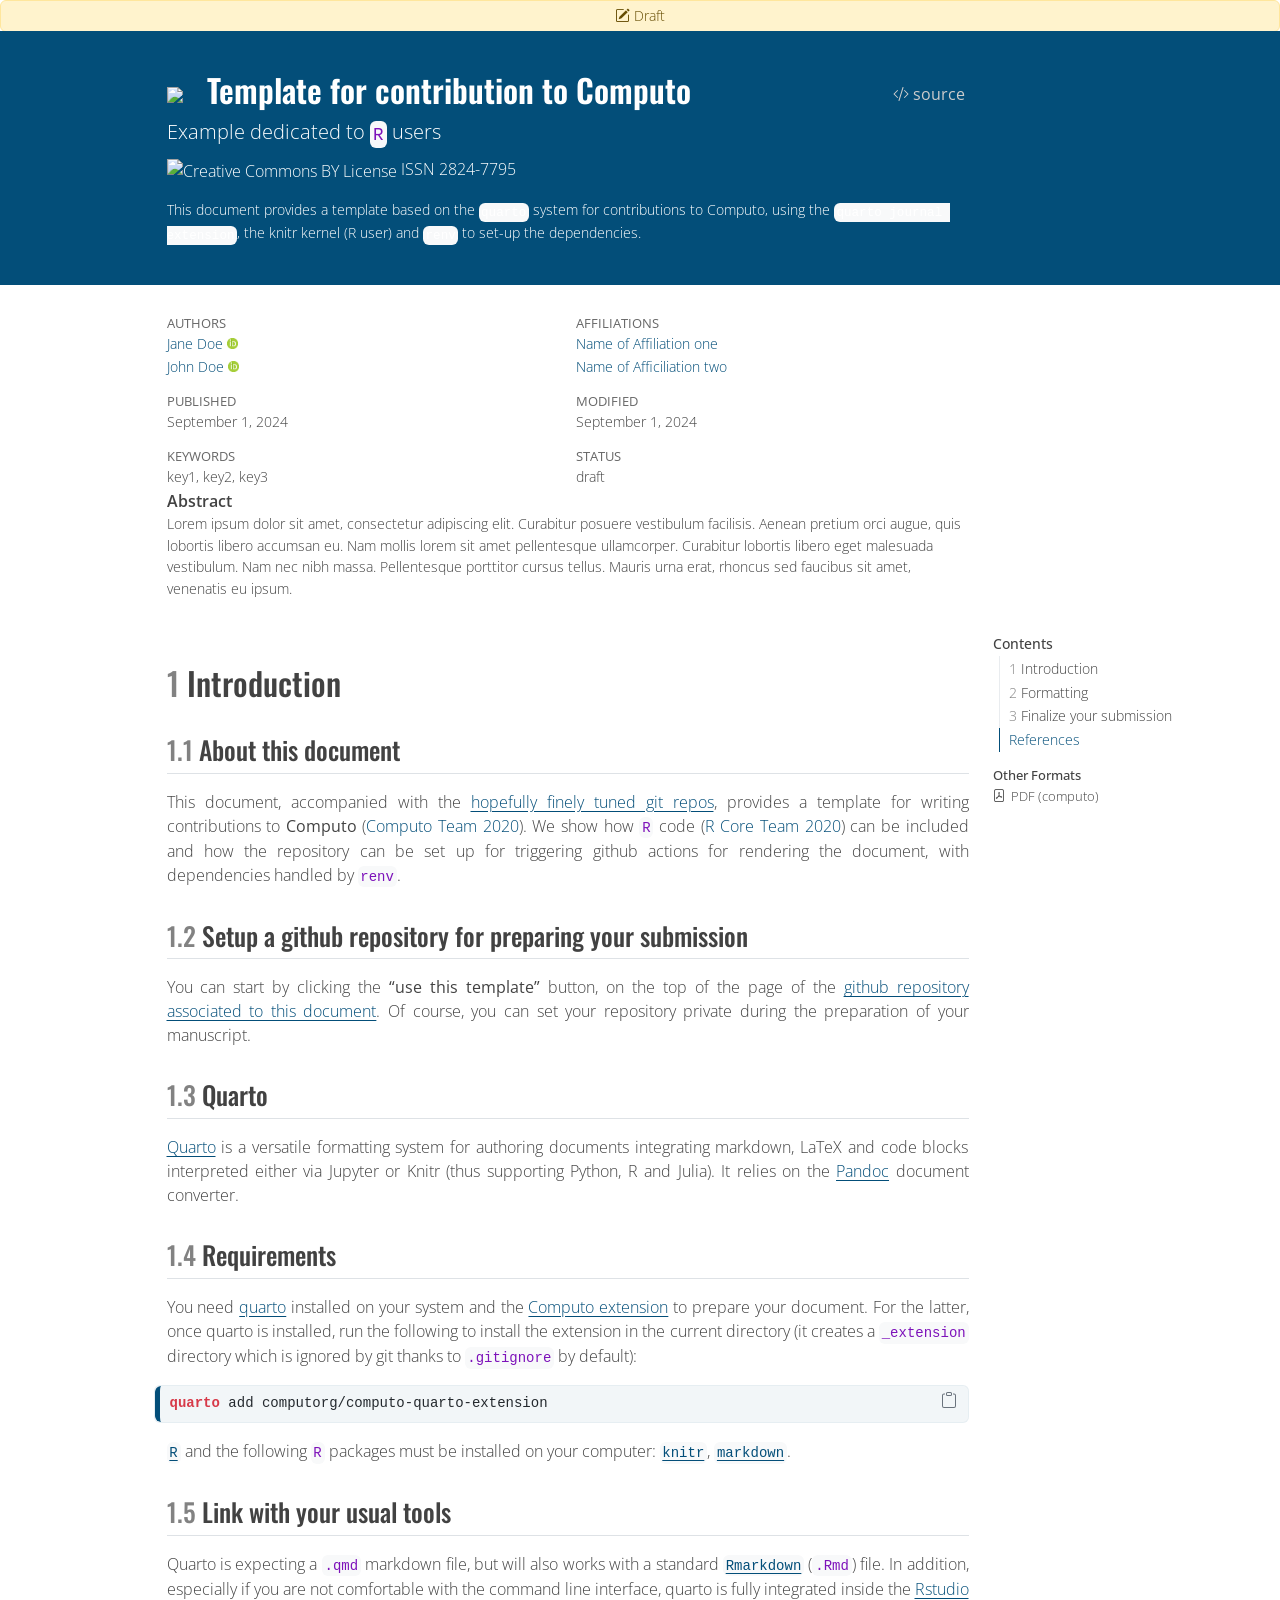
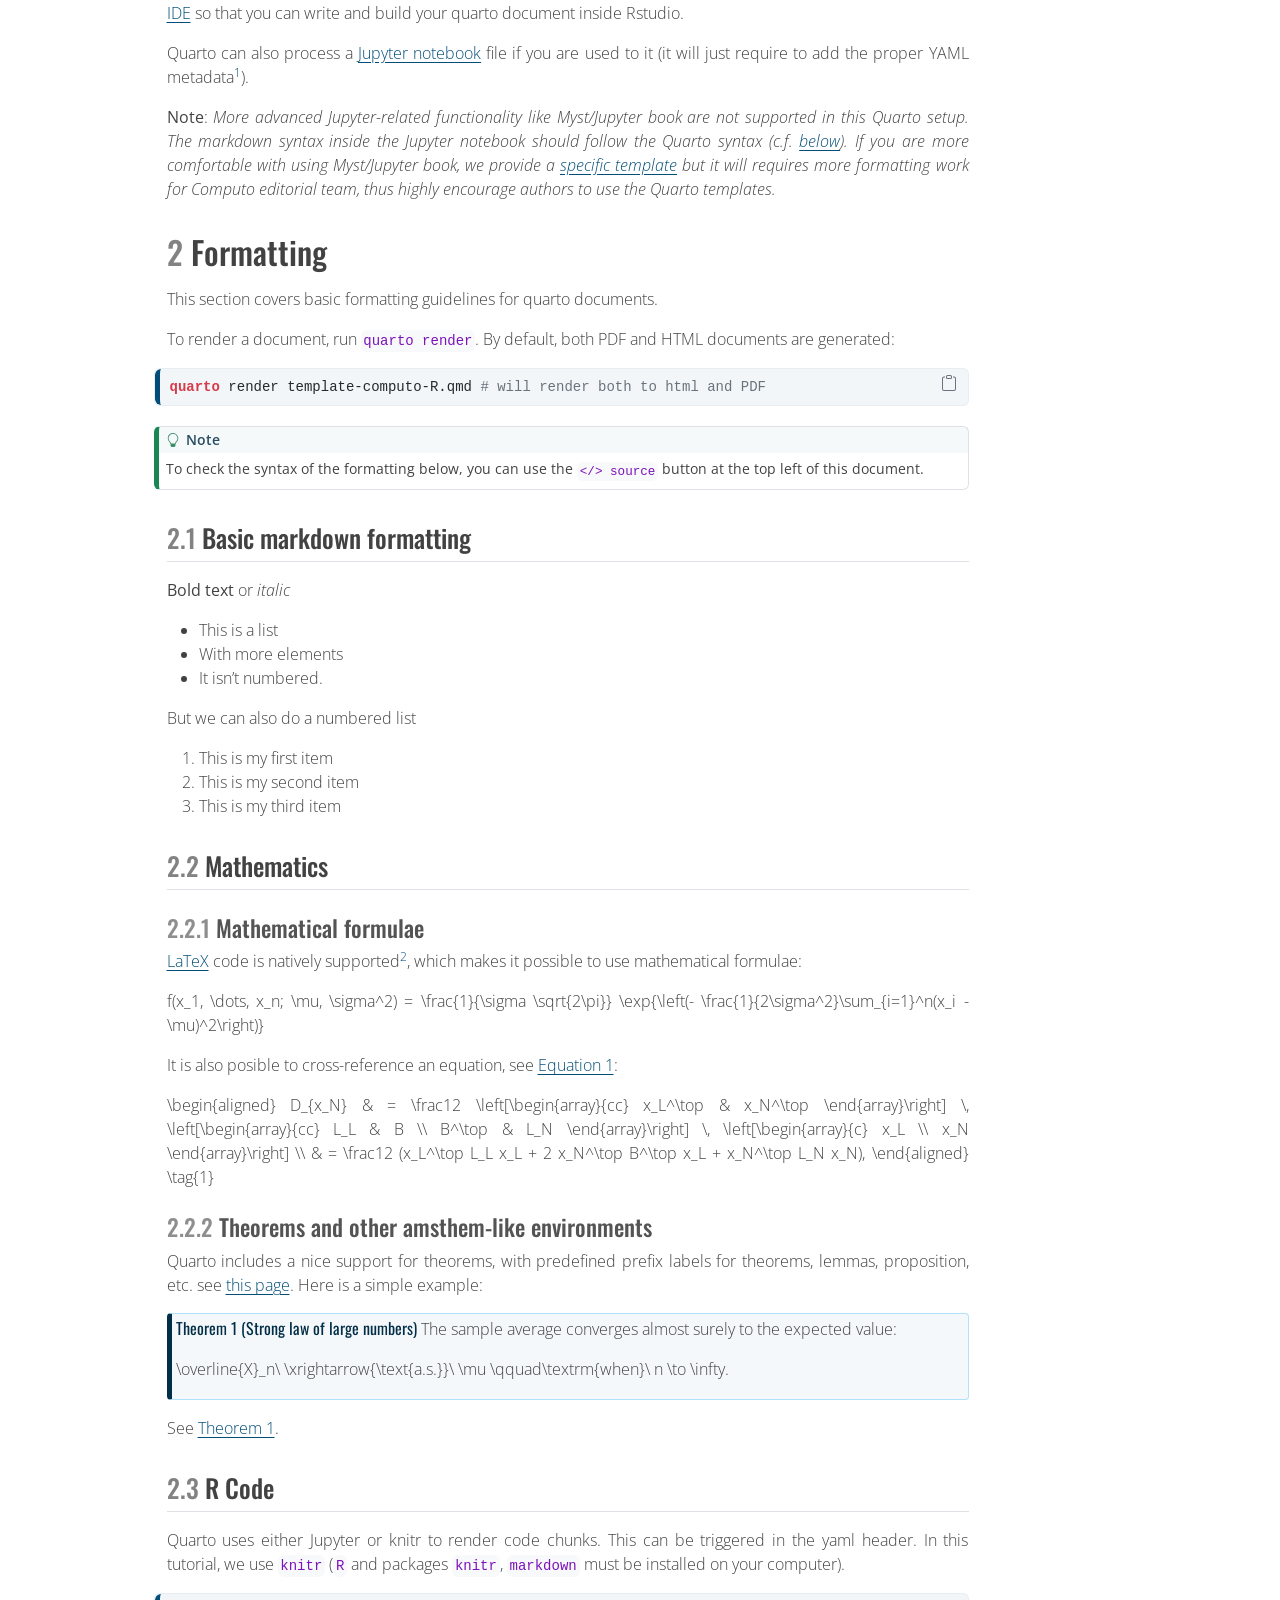
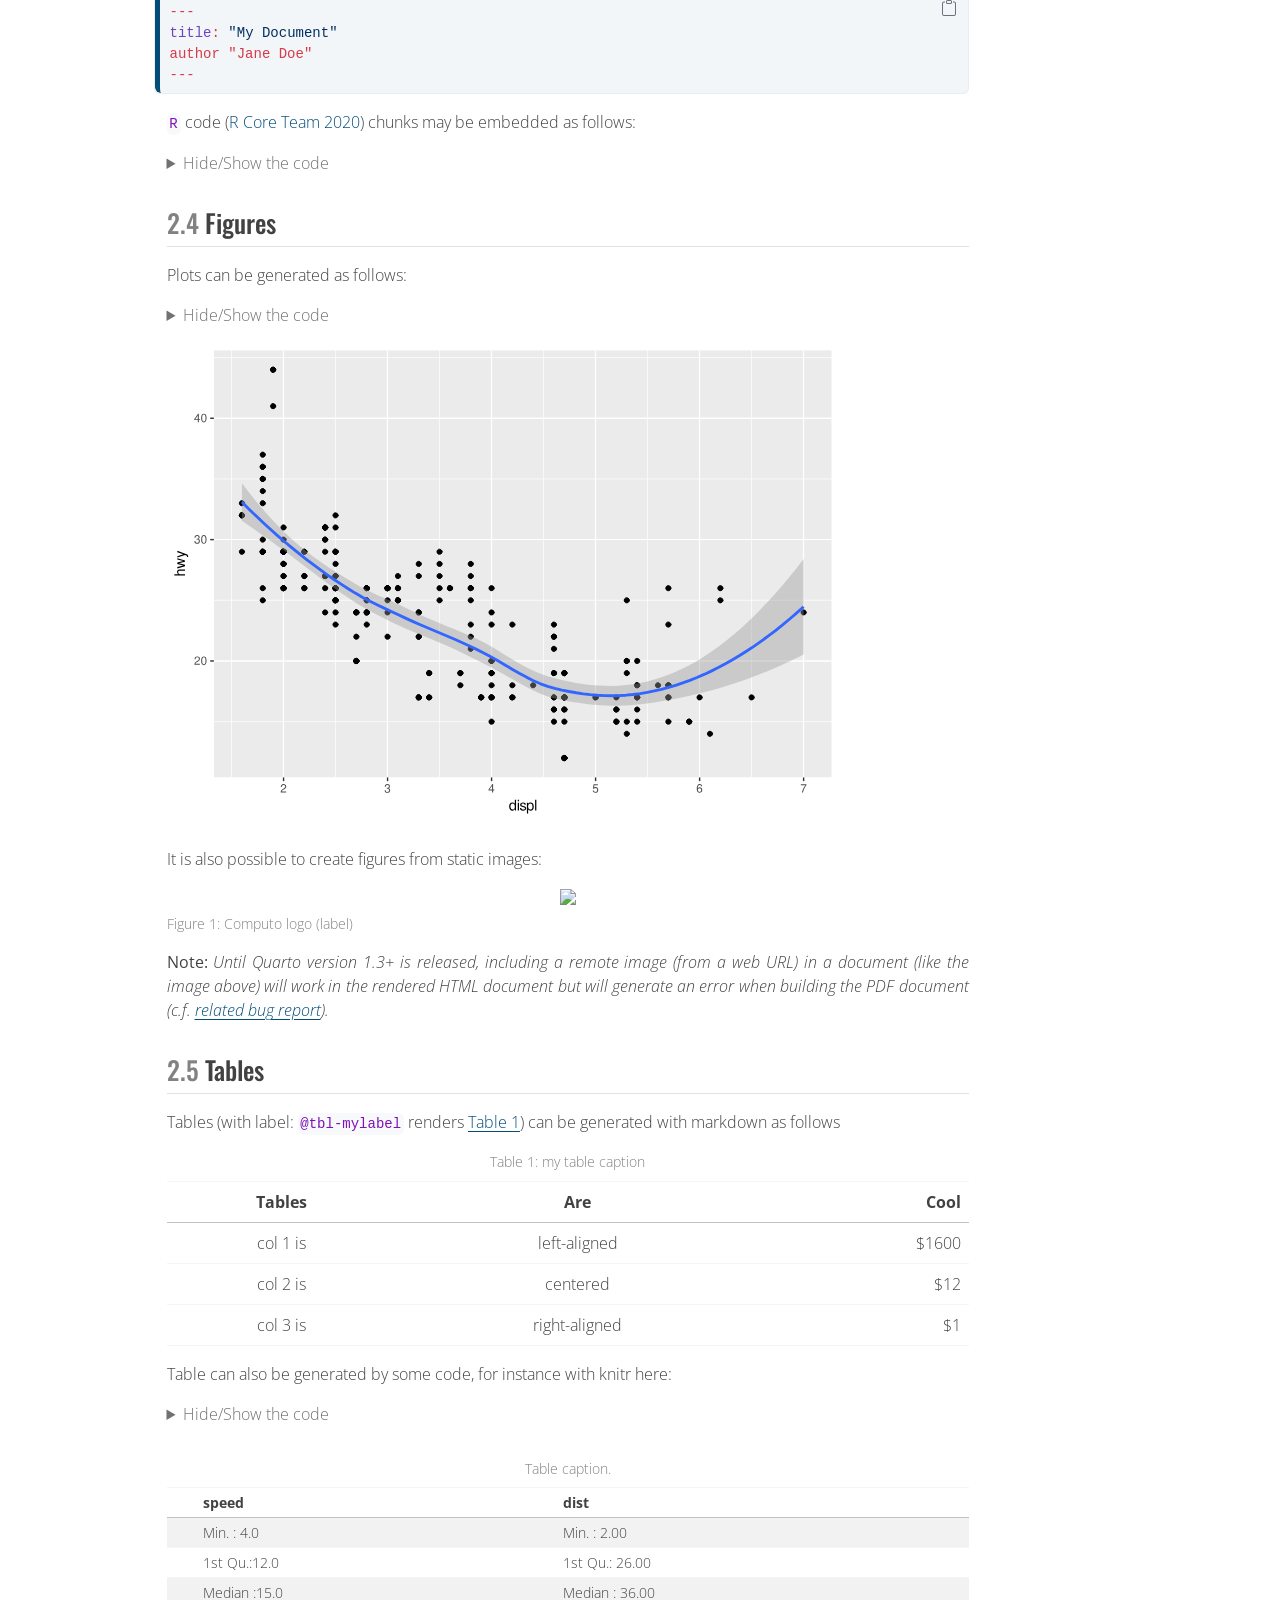
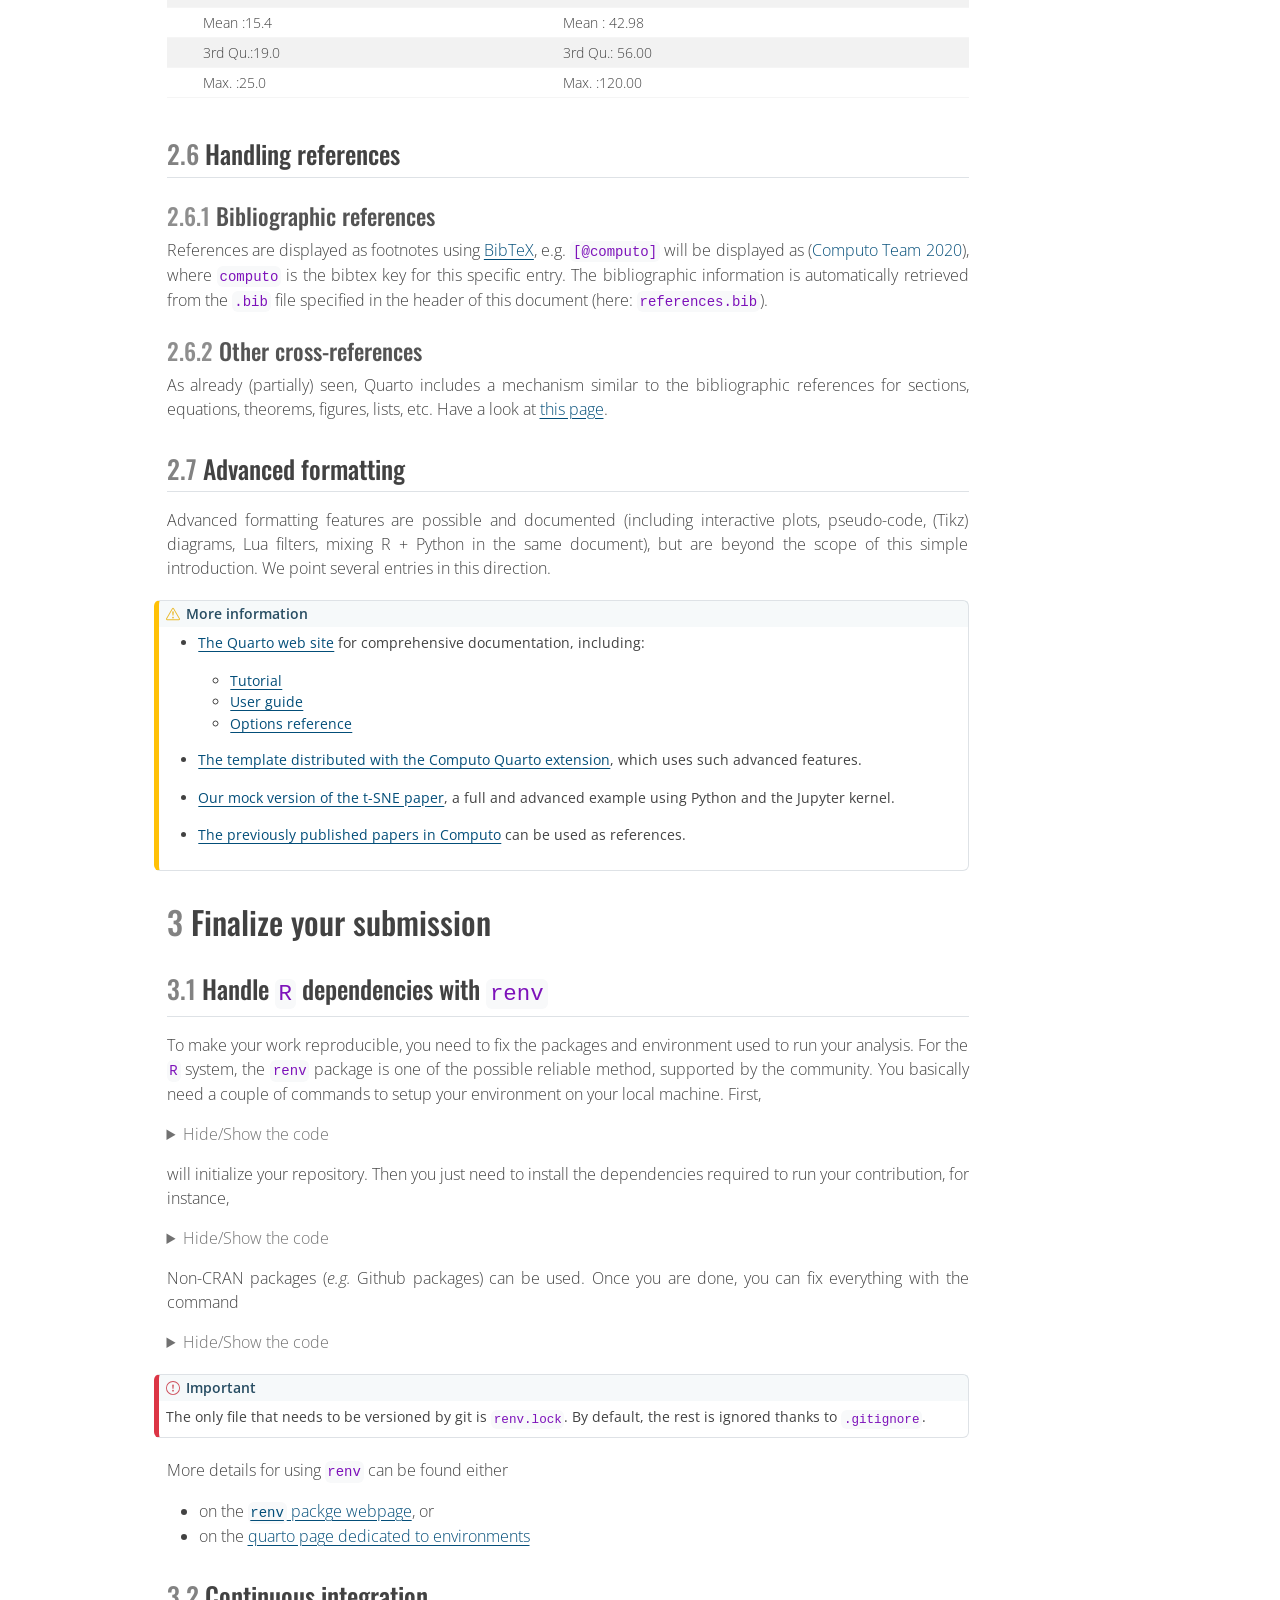
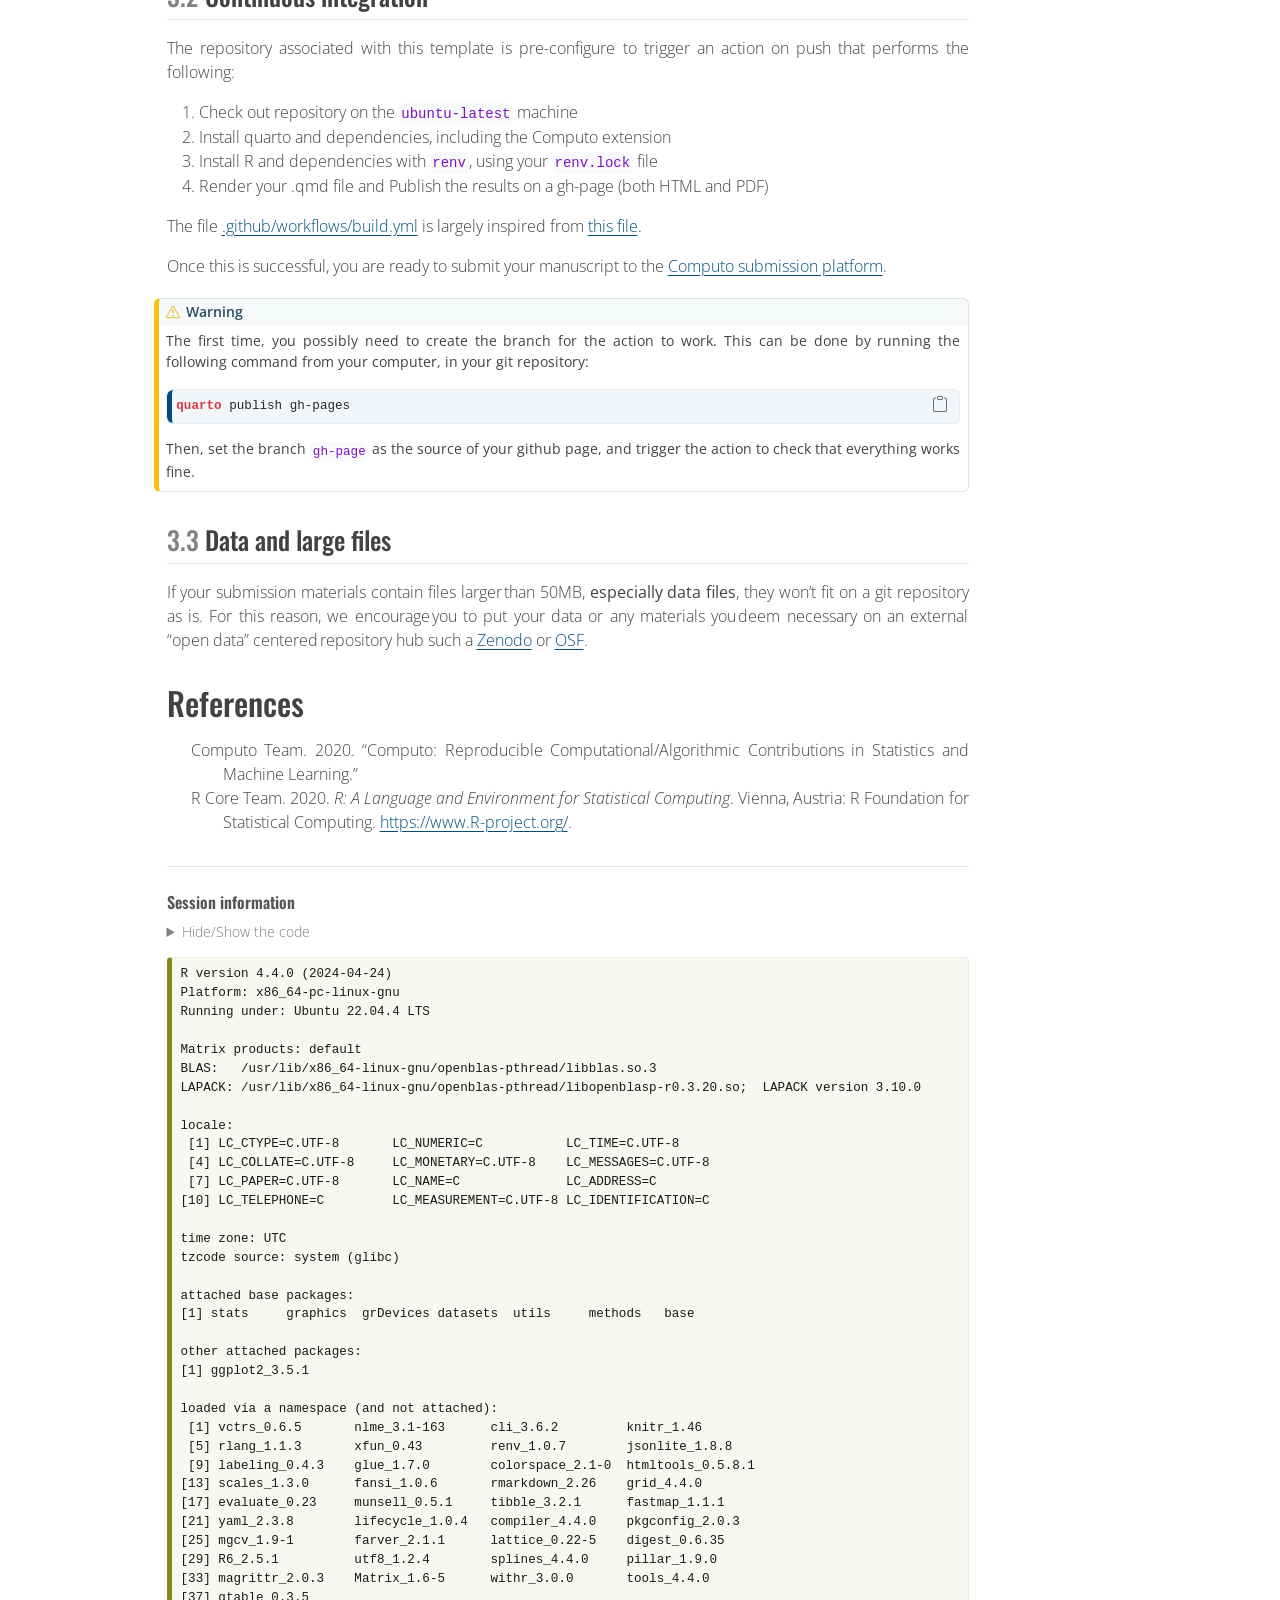
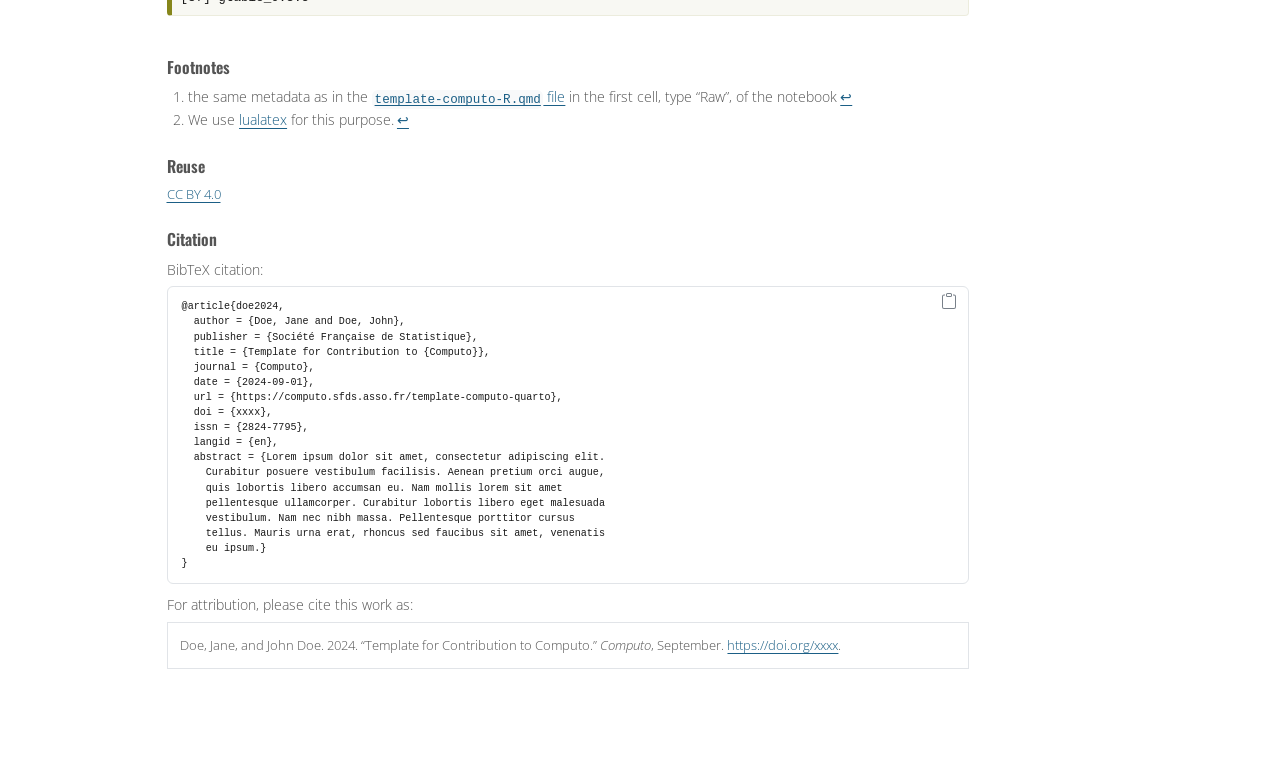
==== template-computo-R.html @ a18eab1e "Built site for gh-pages" ====
<!DOCTYPE html>
<html xmlns="http://www.w3.org/1999/xhtml" lang="en" xml:lang="en"><head>

<meta charset="utf-8">
<meta name="generator" content="quarto-1.6.9">

<meta name="viewport" content="width=device-width, initial-scale=1.0, user-scalable=yes">

<meta name="author" content="Jane Doe">
<meta name="author" content="John Doe">
<meta name="dcterms.date" content="2024-09-01">
<meta name="keywords" content="key1, key2, key3">
<meta name="description" content="This document provides a template based on the quarto system for contributions to Computo, using the quarto journal extension, the knitr kernel (R user) and renv to set-up the dependencies.">

<title>Template for contribution to Computo</title>
<style>
code{white-space: pre-wrap;}
span.smallcaps{font-variant: small-caps;}
div.columns{display: flex; gap: min(4vw, 1.5em);}
div.column{flex: auto; overflow-x: auto;}
div.hanging-indent{margin-left: 1.5em; text-indent: -1.5em;}
ul.task-list{list-style: none;}
ul.task-list li input[type="checkbox"] {
  width: 0.8em;
  margin: 0 0.8em 0.2em -1em; /* quarto-specific, see https://github.com/quarto-dev/quarto-cli/issues/4556 */ 
  vertical-align: middle;
}
/* CSS for syntax highlighting */
pre > code.sourceCode { white-space: pre; position: relative; }
pre > code.sourceCode > span { line-height: 1.25; }
pre > code.sourceCode > span:empty { height: 1.2em; }
.sourceCode { overflow: visible; }
code.sourceCode > span { color: inherit; text-decoration: inherit; }
div.sourceCode { margin: 1em 0; }
pre.sourceCode { margin: 0; }
@media screen {
div.sourceCode { overflow: auto; }
}
@media print {
pre > code.sourceCode { white-space: pre-wrap; }
pre > code.sourceCode > span { display: inline-block; text-indent: -5em; padding-left: 5em; }
}
pre.numberSource code
  { counter-reset: source-line 0; }
pre.numberSource code > span
  { position: relative; left: -4em; counter-increment: source-line; }
pre.numberSource code > span > a:first-child::before
  { content: counter(source-line);
    position: relative; left: -1em; text-align: right; vertical-align: baseline;
    border: none; display: inline-block;
    -webkit-touch-callout: none; -webkit-user-select: none;
    -khtml-user-select: none; -moz-user-select: none;
    -ms-user-select: none; user-select: none;
    padding: 0 4px; width: 4em;
  }
pre.numberSource { margin-left: 3em;  padding-left: 4px; }
div.sourceCode
  {   }
@media screen {
pre > code.sourceCode > span > a:first-child::before { text-decoration: underline; }
}
/* CSS for citations */
div.csl-bib-body { }
div.csl-entry {
  clear: both;
  margin-bottom: 0em;
}
.hanging-indent div.csl-entry {
  margin-left:2em;
  text-indent:-2em;
}
div.csl-left-margin {
  min-width:2em;
  float:left;
}
div.csl-right-inline {
  margin-left:2em;
  padding-left:1em;
}
div.csl-indent {
  margin-left: 2em;
}</style>


<script src="template-computo-R_files/libs/clipboard/clipboard.min.js"></script>
<script src="template-computo-R_files/libs/quarto-html/quarto.js"></script>
<script src="template-computo-R_files/libs/quarto-html/popper.min.js"></script>
<script src="template-computo-R_files/libs/quarto-html/tippy.umd.min.js"></script>
<script src="template-computo-R_files/libs/quarto-html/anchor.min.js"></script>
<link href="template-computo-R_files/libs/quarto-html/tippy.css" rel="stylesheet">
<link href="template-computo-R_files/libs/quarto-html/quarto-syntax-highlighting-3d3a3f531f1be4526fdd4068b34a2ee6.css" rel="stylesheet" id="quarto-text-highlighting-styles">
<script src="template-computo-R_files/libs/bootstrap/bootstrap.min.js"></script>
<link href="template-computo-R_files/libs/bootstrap/bootstrap-icons.css" rel="stylesheet">
<link href="template-computo-R_files/libs/bootstrap/bootstrap-03298d9ddba56f89ac751df14095fedf.min.css" rel="stylesheet" append-hash="true" id="quarto-bootstrap" data-mode="light">
<style>

      .quarto-title-block .quarto-title-banner h1,
      .quarto-title-block .quarto-title-banner h2,
      .quarto-title-block .quarto-title-banner h3,
      .quarto-title-block .quarto-title-banner h4,
      .quarto-title-block .quarto-title-banner h5,
      .quarto-title-block .quarto-title-banner h6
      {
        color: #FFFFFF;
      }

      .quarto-title-block .quarto-title-banner {
        color: #FFFFFF;
background: #034E79;
      }
</style>
<meta name="quarto:status" content="draft">

  <script>window.backupDefine = window.define; window.define = undefined;</script><script src="https://cdn.jsdelivr.net/npm/katex@latest/dist/katex.min.js"></script>
  <script>document.addEventListener("DOMContentLoaded", function () {
 var mathElements = document.getElementsByClassName("math");
 var macros = [];
 for (var i = 0; i < mathElements.length; i++) {
  var texText = mathElements[i].firstChild;
  if (mathElements[i].tagName == "SPAN") {
   katex.render(texText.data, mathElements[i], {
    displayMode: mathElements[i].classList.contains('display'),
    throwOnError: false,
    macros: macros,
    fleqn: false
   });
}}});
  </script>
  <script>window.define = window.backupDefine; window.backupDefine = undefined;</script><link rel="stylesheet" href="https://cdn.jsdelivr.net/npm/katex@latest/dist/katex.min.css">

<script type="text/javascript">
const typesetMath = (el) => {
  if (window.MathJax) {
    // MathJax Typeset
    window.MathJax.typeset([el]);
  } else if (window.katex) {
    // KaTeX Render
    var mathElements = el.getElementsByClassName("math");
    var macros = [];
    for (var i = 0; i < mathElements.length; i++) {
      var texText = mathElements[i].firstChild;
      if (mathElements[i].tagName == "SPAN") {
        window.katex.render(texText.data, mathElements[i], {
          displayMode: mathElements[i].classList.contains('display'),
          throwOnError: false,
          macros: macros,
          fleqn: false
        });
      }
    }
  }
}
window.Quarto = {
  typesetMath
};
</script>

</head>

<body><div id="quarto-draft-alert" class="alert alert-warning"><i class="bi bi-pencil-square"></i>Draft</div>

<header id="title-block-header" class="quarto-title-block default page-columns page-full">
  
  <div class="quarto-title-banner page-columns page-full">
    <div class="quarto-title column-body">
      <div class="quarto-title-block"><div><h1 class="title"><a href="https://computo.sfds.asso.fr">
        <img src="https://computo.sfds.asso.fr/assets/img/logo_notext_white.png" height="60px">
      </a> &nbsp; Template for contribution to Computo</h1><button type="button" class="btn code-tools-button" id="quarto-code-tools-source"><i class="bi"></i> source</button></div></div>
            <p class="subtitle lead">Example dedicated to <code>R</code> users</p>
            <p><a href="http://creativecommons.org/licenses/by/4.0/"><img src="https://i.creativecommons.org/l/by/4.0/80x15.png" alt="Creative Commons BY License"></a>
ISSN 2824-7795</p>
            <div>
        <div class="description">
          <p>This document provides a template based on the <a href="https://quarto.org/"><code>quarto</code></a> system for contributions to Computo, using the <a href="https://github.com/computorg/computo-quarto-extension"><code>quarto journal extension</code></a>, the knitr kernel (R user) and <a href="https://rstudio.github.io/renv/articles/renv.html"><code>renv</code></a> to set-up the dependencies.</p>
        </div>
      </div>
                </div>
  </div>
    
    <div class="quarto-title-meta-author">
      <div class="quarto-title-meta-heading">Authors</div>
      <div class="quarto-title-meta-heading">Affiliations</div>
          
          <div class="quarto-title-meta-contents">
        <a href="https://janedoe.someplace.themoon.org">Jane Doe</a> <a href="https://orcid.org/0000-0000-0000-0000" class="quarto-title-author-orcid"> <img src="[data-uri]"></a>
      </div>
          
          <div class="quarto-title-meta-contents">
              <p class="affiliation">
                  <a href="https://someplace.themoon.org">
                  Name of Affiliation one
                  </a>
                </p>
            </div>
            <div class="quarto-title-meta-contents">
        <a href="https://johndoe.someplace.themoon.org">John Doe</a> <a href="https://orcid.org/0000-0000-0000-0000" class="quarto-title-author-orcid"> <img src="[data-uri]"></a>
      </div>
          
          <div class="quarto-title-meta-contents">
              <p class="affiliation">
                  <a href="https://someplace.themoon.org">
                  Name of Afficiliation two
                  </a>
                </p>
            </div>
        </div>
                    
  <div class="quarto-title-meta">
                                
      <div>
      <div class="quarto-title-meta-heading">Published</div>
      <div class="quarto-title-meta-contents">
        <p class="date">September 1, 2024</p>
      </div>
    </div>
                                    
      <div>
      <div class="quarto-title-meta-heading">Modified</div>
      <div class="quarto-title-meta-contents">
        <p class="date-modified">September 1, 2024</p>
      </div>
    </div>
      
                  
      <div>
      <div class="quarto-title-meta-heading">Keywords</div>
      <div class="quarto-title-meta-contents">
        <p class="date">key1, key2, key3</p>
      </div>
    </div>
    
    <div>
      <div class="quarto-title-meta-heading">Status</div>
      <div class="quarto-title-meta-contents">
              <p class="date">draft</p>
                  </div>
    </div>

  </div>
                                                
  <div>
    <div class="abstract">
    <div class="abstract-title">Abstract</div>
      <p>Lorem ipsum dolor sit amet, consectetur adipiscing elit. Curabitur posuere vestibulum facilisis. Aenean pretium orci augue, quis lobortis libero accumsan eu. Nam mollis lorem sit amet pellentesque ullamcorper. Curabitur lobortis libero eget malesuada vestibulum. Nam nec nibh massa. Pellentesque porttitor cursus tellus. Mauris urna erat, rhoncus sed faucibus sit amet, venenatis eu ipsum.</p>
    </div>
  </div>

  </header><div id="quarto-content" class="page-columns page-rows-contents page-layout-article">
<div id="quarto-margin-sidebar" class="sidebar margin-sidebar">
  <nav id="TOC" role="doc-toc" class="toc-active">
    <h2 id="toc-title">Contents</h2>
   
  <ul>
  <li><a href="#introduction" id="toc-introduction" class="nav-link active" data-scroll-target="#introduction"><span class="header-section-number">1</span> Introduction</a>
  <ul class="collapse">
  <li><a href="#about-this-document" id="toc-about-this-document" class="nav-link" data-scroll-target="#about-this-document"><span class="header-section-number">1.1</span> About this document</a></li>
  <li><a href="#setup-a-github-repository-for-preparing-your-submission" id="toc-setup-a-github-repository-for-preparing-your-submission" class="nav-link" data-scroll-target="#setup-a-github-repository-for-preparing-your-submission"><span class="header-section-number">1.2</span> Setup a github repository for preparing your submission</a></li>
  <li><a href="#quarto" id="toc-quarto" class="nav-link" data-scroll-target="#quarto"><span class="header-section-number">1.3</span> Quarto</a></li>
  <li><a href="#requirements" id="toc-requirements" class="nav-link" data-scroll-target="#requirements"><span class="header-section-number">1.4</span> Requirements</a></li>
  <li><a href="#link-with-your-usual-tools" id="toc-link-with-your-usual-tools" class="nav-link" data-scroll-target="#link-with-your-usual-tools"><span class="header-section-number">1.5</span> Link with your usual tools</a></li>
  </ul></li>
  <li><a href="#formatting" id="toc-formatting" class="nav-link" data-scroll-target="#formatting"><span class="header-section-number">2</span> Formatting</a>
  <ul class="collapse">
  <li><a href="#basic-markdown-formatting" id="toc-basic-markdown-formatting" class="nav-link" data-scroll-target="#basic-markdown-formatting"><span class="header-section-number">2.1</span> Basic markdown formatting</a></li>
  <li><a href="#mathematics" id="toc-mathematics" class="nav-link" data-scroll-target="#mathematics"><span class="header-section-number">2.2</span> Mathematics</a>
  <ul class="collapse">
  <li><a href="#mathematical-formulae" id="toc-mathematical-formulae" class="nav-link" data-scroll-target="#mathematical-formulae"><span class="header-section-number">2.2.1</span> Mathematical formulae</a></li>
  <li><a href="#theorems-and-other-amsthem-like-environments" id="toc-theorems-and-other-amsthem-like-environments" class="nav-link" data-scroll-target="#theorems-and-other-amsthem-like-environments"><span class="header-section-number">2.2.2</span> Theorems and other amsthem-like environments</a></li>
  </ul></li>
  <li><a href="#r-code" id="toc-r-code" class="nav-link" data-scroll-target="#r-code"><span class="header-section-number">2.3</span> R Code</a></li>
  <li><a href="#figures" id="toc-figures" class="nav-link" data-scroll-target="#figures"><span class="header-section-number">2.4</span> Figures</a></li>
  <li><a href="#tables" id="toc-tables" class="nav-link" data-scroll-target="#tables"><span class="header-section-number">2.5</span> Tables</a></li>
  <li><a href="#sec-references" id="toc-sec-references" class="nav-link" data-scroll-target="#sec-references"><span class="header-section-number">2.6</span> Handling references</a>
  <ul class="collapse">
  <li><a href="#bibliographic-references" id="toc-bibliographic-references" class="nav-link" data-scroll-target="#bibliographic-references"><span class="header-section-number">2.6.1</span> Bibliographic references</a></li>
  <li><a href="#other-cross-references" id="toc-other-cross-references" class="nav-link" data-scroll-target="#other-cross-references"><span class="header-section-number">2.6.2</span> Other cross-references</a></li>
  </ul></li>
  <li><a href="#advanced-formatting" id="toc-advanced-formatting" class="nav-link" data-scroll-target="#advanced-formatting"><span class="header-section-number">2.7</span> Advanced formatting</a></li>
  </ul></li>
  <li><a href="#finalize-your-submission" id="toc-finalize-your-submission" class="nav-link" data-scroll-target="#finalize-your-submission"><span class="header-section-number">3</span> Finalize your submission</a>
  <ul class="collapse">
  <li><a href="#handle-r-dependencies-with-renv" id="toc-handle-r-dependencies-with-renv" class="nav-link" data-scroll-target="#handle-r-dependencies-with-renv"><span class="header-section-number">3.1</span> Handle <code>R</code> dependencies with <code>renv</code></a></li>
  <li><a href="#continuous-integration" id="toc-continuous-integration" class="nav-link" data-scroll-target="#continuous-integration"><span class="header-section-number">3.2</span> Continuous integration</a></li>
  <li><a href="#data-and-large-files" id="toc-data-and-large-files" class="nav-link" data-scroll-target="#data-and-large-files"><span class="header-section-number">3.3</span> Data and large files</a></li>
  </ul></li>
  <li><a href="#references" id="toc-references" class="nav-link" data-scroll-target="#references">References</a></li>
  
  </ul>
<div class="quarto-alternate-formats"><h2>Other Formats</h2><ul><li><a href="template-computo-R.pdf"><i class="bi bi-file-pdf"></i>PDF (computo)</a></li></ul></div></nav>
</div>
<main class="content quarto-banner-title-block" id="quarto-document-content">




<section id="introduction" class="level1" data-number="1">
<h1 data-number="1"><span class="header-section-number">1</span> Introduction</h1>
<section id="about-this-document" class="level2" data-number="1.1">
<h2 data-number="1.1" class="anchored" data-anchor-id="about-this-document"><span class="header-section-number">1.1</span> About this document</h2>
<p>This document, accompanied with the <a href="https://github.com/computorg/template-computo-R/">hopefully finely tuned git repos</a>, provides a template for writing contributions to <strong>Computo</strong> <span class="citation" data-cites="computo">(<a href="#ref-computo" role="doc-biblioref">Computo Team 2020</a>)</span>. We show how <code>R</code> code <span class="citation" data-cites="R-base">(<a href="#ref-R-base" role="doc-biblioref">R Core Team 2020</a>)</span> can be included and how the repository can be set up for triggering github actions for rendering the document, with dependencies handled by <code>renv</code>.</p>
</section>
<section id="setup-a-github-repository-for-preparing-your-submission" class="level2" data-number="1.2">
<h2 data-number="1.2" class="anchored" data-anchor-id="setup-a-github-repository-for-preparing-your-submission"><span class="header-section-number">1.2</span> Setup a github repository for preparing your submission</h2>
<p>You can start by clicking the <strong>“use this template”</strong> button, on the top of the page of the <a href="https://github.com/computorg/template-computo-R/">github repository associated to this document</a>. Of course, you can set your repository private during the preparation of your manuscript.</p>
</section>
<section id="quarto" class="level2" data-number="1.3">
<h2 data-number="1.3" class="anchored" data-anchor-id="quarto"><span class="header-section-number">1.3</span> Quarto</h2>
<p><a href="https://quarto.org/">Quarto</a> is a versatile formatting system for authoring documents integrating markdown, LaTeX and code blocks interpreted either via Jupyter or Knitr (thus supporting Python, R and Julia). It relies on the <a href="https://pandoc.org/MANUAL.html">Pandoc</a> document converter.</p>
</section>
<section id="requirements" class="level2" data-number="1.4">
<h2 data-number="1.4" class="anchored" data-anchor-id="requirements"><span class="header-section-number">1.4</span> Requirements</h2>
<p>You need <a href="https://quarto.org/">quarto</a> installed on your system and the <a href="https://github.com/computorg/computo-quarto-extension">Computo extension</a> to prepare your document. For the latter, once quarto is installed, run the following to install the extension in the current directory (it creates a <code>_extension</code> directory which is ignored by git thanks to <code>.gitignore</code> by default):</p>
<div class="sourceCode" id="cb1"><pre class="sourceCode .bash code-with-copy"><code class="sourceCode bash"><span id="cb1-1"><a href="#cb1-1" aria-hidden="true" tabindex="-1"></a><span class="ex">quarto</span> add computorg/computo-quarto-extension</span></code><button title="Copy to Clipboard" class="code-copy-button"><i class="bi"></i></button></pre></div>
<p><a href="https://www.r-project.org/"><code>R</code></a> and the following <code>R</code> packages must be installed on your computer: <a href="https://cran.r-project.org/package=knitr"><code>knitr</code></a>, <a href="https://cran.r-project.org/package=markdown"><code>markdown</code></a>.</p>
</section>
<section id="link-with-your-usual-tools" class="level2" data-number="1.5">
<h2 data-number="1.5" class="anchored" data-anchor-id="link-with-your-usual-tools"><span class="header-section-number">1.5</span> Link with your usual tools</h2>
<p>Quarto is expecting a <code>.qmd</code> markdown file, but will also works with a standard <a href="https://rmarkdown.rstudio.com/"><code>Rmarkdown</code></a> (<code>.Rmd</code>) file. In addition, especially if you are not comfortable with the command line interface, quarto is fully integrated inside the <a href="https://quarto.org/docs/get-started/hello/rstudio.html">Rstudio IDE</a> so that you can write and build your quarto document inside Rstudio.</p>
<p>Quarto can also process a <a href="https://quarto.org/docs/get-started/hello/jupyter.html">Jupyter notebook</a> file if you are used to it (it will just require to add the proper YAML metadata<a href="#fn1" class="footnote-ref" id="fnref1" role="doc-noteref"><sup>1</sup></a>).</p>
<p><strong>Note</strong>: <em>More advanced Jupyter-related functionality like Myst/Jupyter book are not supported in this Quarto setup. The markdown syntax inside the Jupyter notebook should follow the Quarto syntax (c.f. <a href="#formatting">below</a>). If you are more comfortable with using Myst/Jupyter book, we provide a <a href="https://github.com/computorg/template-computo-myst">specific template</a> but it will requires more formatting work for Computo editorial team, thus highly encourage authors to use the Quarto templates.</em></p>
</section>
</section>
<section id="formatting" class="level1" data-number="2">
<h1 data-number="2"><span class="header-section-number">2</span> Formatting</h1>
<p>This section covers basic formatting guidelines for quarto documents.</p>
<p>To render a document, run <code>quarto render</code>. By default, both PDF and HTML documents are generated:</p>
<div class="sourceCode" id="cb2"><pre class="sourceCode .bash code-with-copy"><code class="sourceCode bash"><span id="cb2-1"><a href="#cb2-1" aria-hidden="true" tabindex="-1"></a><span class="ex">quarto</span> render template-computo-R.qmd <span class="co"># will render both to html and PDF</span></span></code><button title="Copy to Clipboard" class="code-copy-button"><i class="bi"></i></button></pre></div>
<div class="callout callout-style-default callout-tip callout-titled">
<div class="callout-header d-flex align-content-center">
<div class="callout-icon-container">
<i class="callout-icon"></i>
</div>
<div class="callout-title-container flex-fill">
Note
</div>
</div>
<div class="callout-body-container callout-body">
<p>To check the syntax of the formatting below, you can use the <code>&lt;/&gt; source</code> button at the top left of this document.</p>
</div>
</div>
<section id="basic-markdown-formatting" class="level2" data-number="2.1">
<h2 data-number="2.1" class="anchored" data-anchor-id="basic-markdown-formatting"><span class="header-section-number">2.1</span> Basic markdown formatting</h2>
<p><strong>Bold text</strong> or <em>italic</em></p>
<ul>
<li>This is a list</li>
<li>With more elements</li>
<li>It isn’t numbered.</li>
</ul>
<p>But we can also do a numbered list</p>
<ol type="1">
<li>This is my first item</li>
<li>This is my second item</li>
<li>This is my third item</li>
</ol>
</section>
<section id="mathematics" class="level2" data-number="2.2">
<h2 data-number="2.2" class="anchored" data-anchor-id="mathematics"><span class="header-section-number">2.2</span> Mathematics</h2>
<section id="mathematical-formulae" class="level3" data-number="2.2.1">
<h3 data-number="2.2.1" class="anchored" data-anchor-id="mathematical-formulae"><span class="header-section-number">2.2.1</span> Mathematical formulae</h3>
<p><a href="https://www.latex-project.org/">LaTeX</a> code is natively supported<a href="#fn2" class="footnote-ref" id="fnref2" role="doc-noteref"><sup>2</sup></a>, which makes it possible to use mathematical formulae:</p>
<p><span class="math display">
f(x_1, \dots, x_n; \mu, \sigma^2) =
\frac{1}{\sigma \sqrt{2\pi}} \exp{\left(- \frac{1}{2\sigma^2}\sum_{i=1}^n(x_i - \mu)^2\right)}
</span></p>
<p>It is also posible to cross-reference an equation, see <a href="#eq-mylabel" class="quarto-xref">Equation&nbsp;1</a>:</p>
<p><span id="eq-mylabel"><span class="math display">
\begin{aligned}
D_{x_N} &amp; = \frac12
\left[\begin{array}{cc}
x_L^\top &amp; x_N^\top \end{array}\right] \,
\left[\begin{array}{cc}  L_L &amp; B \\ B^\top &amp; L_N \end{array}\right] \,
\left[\begin{array}{c}
x_L \\ x_N \end{array}\right] \\
&amp; = \frac12 (x_L^\top L_L x_L + 2 x_N^\top B^\top x_L + x_N^\top L_N x_N),
\end{aligned}
\tag{1}</span></span></p>
</section>
<section id="theorems-and-other-amsthem-like-environments" class="level3" data-number="2.2.2">
<h3 data-number="2.2.2" class="anchored" data-anchor-id="theorems-and-other-amsthem-like-environments"><span class="header-section-number">2.2.2</span> Theorems and other amsthem-like environments</h3>
<p>Quarto includes a nice support for theorems, with predefined prefix labels for theorems, lemmas, proposition, etc. see <a href="https://quarto.org/docs/authoring/cross-references.html#theorems-and-proofs">this page</a>. Here is a simple example:</p>
<div id="thm-slln" class="theorem">
<p><span class="theorem-title"><strong>Theorem 1 (Strong law of large numbers)</strong></span> The sample average converges almost surely to the expected value:</p>
<p><span class="math display">\overline{X}_n\ \xrightarrow{\text{a.s.}}\ \mu \qquad\textrm{when}\ n \to \infty.</span></p>
</div>
<p>See <a href="#thm-slln" class="quarto-xref">Theorem&nbsp;1</a>.</p>
</section>
</section>
<section id="r-code" class="level2" data-number="2.3">
<h2 data-number="2.3" class="anchored" data-anchor-id="r-code"><span class="header-section-number">2.3</span> R Code</h2>
<p>Quarto uses either Jupyter or knitr to render code chunks. This can be triggered in the yaml header. In this tutorial, we use <code>knitr</code> (<code>R</code> and packages <code>knitr</code>, <code>markdown</code> must be installed on your computer).</p>
<div class="sourceCode" id="cb3"><pre class="sourceCode yaml code-with-copy"><code class="sourceCode yaml"><span id="cb3-1"><a href="#cb3-1" aria-hidden="true" tabindex="-1"></a><span class="pp">---</span></span>
<span id="cb3-2"><a href="#cb3-2" aria-hidden="true" tabindex="-1"></a><span class="fu">title</span><span class="kw">:</span><span class="at"> </span><span class="st">"My Document"</span></span>
<span id="cb3-3"><a href="#cb3-3" aria-hidden="true" tabindex="-1"></a><span class="at">author "Jane Doe"</span></span>
<span id="cb3-4"><a href="#cb3-4" aria-hidden="true" tabindex="-1"></a><span class="pp">---</span></span></code><button title="Copy to Clipboard" class="code-copy-button"><i class="bi"></i></button></pre></div>
<p><code>R</code> code <span class="citation" data-cites="R-base">(<a href="#ref-R-base" role="doc-biblioref">R Core Team 2020</a>)</span> chunks may be embedded as follows:</p>
<div class="cell">
<details class="code-fold">
<summary>Hide/Show the code</summary>
<div class="sourceCode cell-code" id="cb4"><pre class="sourceCode r code-with-copy"><code class="sourceCode r"><span id="cb4-1"><a href="#cb4-1" aria-hidden="true" tabindex="-1"></a>x <span class="ot">&lt;-</span> <span class="fu">rnorm</span>(<span class="dv">10</span>)</span></code><button title="Copy to Clipboard" class="code-copy-button"><i class="bi"></i></button></pre></div>
</details>
</div>
</section>
<section id="figures" class="level2" data-number="2.4">
<h2 data-number="2.4" class="anchored" data-anchor-id="figures"><span class="header-section-number">2.4</span> Figures</h2>
<p>Plots can be generated as follows:</p>
<div class="cell">
<details class="code-fold">
<summary>Hide/Show the code</summary>
<div class="sourceCode cell-code" id="cb5"><pre class="sourceCode r code-with-copy"><code class="sourceCode r"><span id="cb5-1"><a href="#cb5-1" aria-hidden="true" tabindex="-1"></a><span class="fu">library</span>(<span class="st">"ggplot2"</span>)</span>
<span id="cb5-2"><a href="#cb5-2" aria-hidden="true" tabindex="-1"></a>p <span class="ot">&lt;-</span> <span class="fu">ggplot</span>(mpg, <span class="fu">aes</span>(displ, hwy)) <span class="sc">+</span></span>
<span id="cb5-3"><a href="#cb5-3" aria-hidden="true" tabindex="-1"></a>  <span class="fu">geom_point</span>() <span class="sc">+</span></span>
<span id="cb5-4"><a href="#cb5-4" aria-hidden="true" tabindex="-1"></a>  <span class="fu">geom_smooth</span>()</span>
<span id="cb5-5"><a href="#cb5-5" aria-hidden="true" tabindex="-1"></a>p</span></code><button title="Copy to Clipboard" class="code-copy-button"><i class="bi"></i></button></pre></div>
</details>
<div class="cell-output-display">
<div>
<figure class="figure">
<p><img src="template-computo-R_files/figure-html/pressure-1.svg" class="img-fluid figure-img"></p>
</figure>
</div>
</div>
</div>
<p>It is also possible to create figures from static images:</p>
<div id="fig-logo" class="quarto-float quarto-figure quarto-figure-center anchored">
<figure class="quarto-float quarto-float-fig figure">
<div aria-describedby="fig-logo-caption-0ceaefa1-69ba-4598-a22c-09a6ac19f8ca">
<img src="https://computo.sfds.asso.fr/assets/img/logo_text_vertical.png" height="200" class="figure-img">
</div>
<figcaption class="quarto-float-caption-bottom quarto-float-caption quarto-float-fig" id="fig-logo-caption-0ceaefa1-69ba-4598-a22c-09a6ac19f8ca">
Figure&nbsp;1: Computo logo (label)
</figcaption>
</figure>
</div>
<p><strong>Note:</strong> <em>Until Quarto version 1.3+ is released, including a remote image (from a web URL) in a document (like the image above) will work in the rendered HTML document but will generate an error when building the PDF document (c.f. <a href="https://github.com/quarto-dev/quarto-cli/issues/4443">related bug report</a>).</em></p>
</section>
<section id="tables" class="level2" data-number="2.5">
<h2 data-number="2.5" class="anchored" data-anchor-id="tables"><span class="header-section-number">2.5</span> Tables</h2>
<p>Tables (with label: <code>@tbl-mylabel</code> renders <a href="#tbl-mylabel" class="quarto-xref">Table&nbsp;1</a>) can be generated with markdown as follows</p>
<div id="tbl-mylabel" class="quarto-float quarto-figure quarto-figure-center anchored">
<figure class="quarto-float quarto-float-tbl figure">
<figcaption class="quarto-float-caption-top quarto-float-caption quarto-float-tbl" id="tbl-mylabel-caption-0ceaefa1-69ba-4598-a22c-09a6ac19f8ca">
Table&nbsp;1: my table caption
</figcaption>
<div aria-describedby="tbl-mylabel-caption-0ceaefa1-69ba-4598-a22c-09a6ac19f8ca">
<table class="caption-top table">
<thead>
<tr class="header">
<th>Tables</th>
<th style="text-align: center;">Are</th>
<th style="text-align: right;">Cool</th>
</tr>
</thead>
<tbody>
<tr class="odd">
<td>col 1 is</td>
<td style="text-align: center;">left-aligned</td>
<td style="text-align: right;">$1600</td>
</tr>
<tr class="even">
<td>col 2 is</td>
<td style="text-align: center;">centered</td>
<td style="text-align: right;">$12</td>
</tr>
<tr class="odd">
<td>col 3 is</td>
<td style="text-align: center;">right-aligned</td>
<td style="text-align: right;">$1</td>
</tr>
</tbody>
</table>
</div>
</figure>
</div>
<p>Table can also be generated by some code, for instance with knitr here:</p>
<div class="cell">
<details class="code-fold">
<summary>Hide/Show the code</summary>
<div class="sourceCode cell-code" id="cb6"><pre class="sourceCode r code-with-copy"><code class="sourceCode r"><span id="cb6-1"><a href="#cb6-1" aria-hidden="true" tabindex="-1"></a>knitr<span class="sc">::</span><span class="fu">kable</span>(<span class="fu">summary</span>(cars), <span class="at">caption =</span> <span class="st">"Table caption."</span>)</span></code><button title="Copy to Clipboard" class="code-copy-button"><i class="bi"></i></button></pre></div>
</details>
<div class="cell-output-display">
<table class="caption-top table table-sm table-striped small">
<caption>Table caption.</caption>
<thead>
<tr class="header">
<th style="text-align: left;"></th>
<th style="text-align: left;">speed</th>
<th style="text-align: left;">dist</th>
</tr>
</thead>
<tbody>
<tr class="odd">
<td style="text-align: left;"></td>
<td style="text-align: left;">Min. : 4.0</td>
<td style="text-align: left;">Min. : 2.00</td>
</tr>
<tr class="even">
<td style="text-align: left;"></td>
<td style="text-align: left;">1st Qu.:12.0</td>
<td style="text-align: left;">1st Qu.: 26.00</td>
</tr>
<tr class="odd">
<td style="text-align: left;"></td>
<td style="text-align: left;">Median :15.0</td>
<td style="text-align: left;">Median : 36.00</td>
</tr>
<tr class="even">
<td style="text-align: left;"></td>
<td style="text-align: left;">Mean :15.4</td>
<td style="text-align: left;">Mean : 42.98</td>
</tr>
<tr class="odd">
<td style="text-align: left;"></td>
<td style="text-align: left;">3rd Qu.:19.0</td>
<td style="text-align: left;">3rd Qu.: 56.00</td>
</tr>
<tr class="even">
<td style="text-align: left;"></td>
<td style="text-align: left;">Max. :25.0</td>
<td style="text-align: left;">Max. :120.00</td>
</tr>
</tbody>
</table>
</div>
</div>
</section>
<section id="sec-references" class="level2" data-number="2.6">
<h2 data-number="2.6" class="anchored" data-anchor-id="sec-references"><span class="header-section-number">2.6</span> Handling references</h2>
<section id="bibliographic-references" class="level3" data-number="2.6.1">
<h3 data-number="2.6.1" class="anchored" data-anchor-id="bibliographic-references"><span class="header-section-number">2.6.1</span> Bibliographic references</h3>
<p>References are displayed as footnotes using <a href="http://www.bibtex.org/">BibTeX</a>, e.g.&nbsp;<code>[@computo]</code> will be displayed as <span class="citation" data-cites="computo">(<a href="#ref-computo" role="doc-biblioref">Computo Team 2020</a>)</span>, where <code>computo</code> is the bibtex key for this specific entry. The bibliographic information is automatically retrieved from the <code>.bib</code> file specified in the header of this document (here: <code>references.bib</code>).</p>
</section>
<section id="other-cross-references" class="level3" data-number="2.6.2">
<h3 data-number="2.6.2" class="anchored" data-anchor-id="other-cross-references"><span class="header-section-number">2.6.2</span> Other cross-references</h3>
<p>As already (partially) seen, Quarto includes a mechanism similar to the bibliographic references for sections, equations, theorems, figures, lists, etc. Have a look at <a href="https://quarto.org/docs/authoring/cross-references.html">this page</a>.</p>
</section>
</section>
<section id="advanced-formatting" class="level2" data-number="2.7">
<h2 data-number="2.7" class="anchored" data-anchor-id="advanced-formatting"><span class="header-section-number">2.7</span> Advanced formatting</h2>
<p>Advanced formatting features are possible and documented (including interactive plots, pseudo-code, (Tikz) diagrams, Lua filters, mixing R + Python in the same document), but are beyond the scope of this simple introduction. We point several entries in this direction.</p>
<div class="callout callout-style-default callout-warning callout-titled">
<div class="callout-header d-flex align-content-center">
<div class="callout-icon-container">
<i class="callout-icon"></i>
</div>
<div class="callout-title-container flex-fill">
More information
</div>
</div>
<div class="callout-body-container callout-body">
<ul>
<li><p><a href="https://quarto.org">The Quarto web site</a> for comprehensive documentation, including:</p>
<ul>
<li><a href="https://quarto.org/docs/get-started/">Tutorial</a></li>
<li><a href="https://quarto.org/docs/guide/">User guide</a></li>
<li><a href="https://quarto.org/docs/reference/">Options reference</a></li>
</ul></li>
<li><p><a href="https://computo.sfds.asso.fr/computo-quarto-extension/">The template distributed with the Computo Quarto extension</a>, which uses such advanced features.</p></li>
<li><p><a href="https://computo.sfds.asso.fr/published-paper-tsne/">Our mock version of the t-SNE paper</a>, a full and advanced example using Python and the Jupyter kernel.</p></li>
<li><p><a href="https://computo.sfds.asso.fr/publications/">The previously published papers in Computo</a> can be used as references.</p></li>
</ul>
</div>
</div>
</section>
</section>
<section id="finalize-your-submission" class="level1" data-number="3">
<h1 data-number="3"><span class="header-section-number">3</span> Finalize your submission</h1>
<section id="handle-r-dependencies-with-renv" class="level2" data-number="3.1">
<h2 data-number="3.1" class="anchored" data-anchor-id="handle-r-dependencies-with-renv"><span class="header-section-number">3.1</span> Handle <code>R</code> dependencies with <code>renv</code></h2>
<p>To make your work reproducible, you need to fix the packages and environment used to run your analysis. For the <code>R</code> system, the <code>renv</code> package is one of the possible reliable method, supported by the community. You basically need a couple of commands to setup your environment on your local machine. First,</p>
<div class="cell">
<details class="code-fold">
<summary>Hide/Show the code</summary>
<div class="sourceCode cell-code" id="cb7"><pre class="sourceCode r code-with-copy"><code class="sourceCode r"><span id="cb7-1"><a href="#cb7-1" aria-hidden="true" tabindex="-1"></a>renv<span class="sc">::</span><span class="fu">init</span>()</span></code><button title="Copy to Clipboard" class="code-copy-button"><i class="bi"></i></button></pre></div>
</details>
</div>
<p>will initialize your repository. Then you just need to install the dependencies required to run your contribution, for instance,</p>
<div class="cell">
<details class="code-fold">
<summary>Hide/Show the code</summary>
<div class="sourceCode cell-code" id="cb8"><pre class="sourceCode r code-with-copy"><code class="sourceCode r"><span id="cb8-1"><a href="#cb8-1" aria-hidden="true" tabindex="-1"></a>renv<span class="sc">::</span><span class="fu">install</span>(<span class="st">"ggplot2"</span>) <span class="co"># or equivalently install.packages("ggplot2")</span></span></code><button title="Copy to Clipboard" class="code-copy-button"><i class="bi"></i></button></pre></div>
</details>
</div>
<p>Non-CRAN packages (<em>e.g.</em> Github packages) can be used. Once you are done, you can fix everything with the command</p>
<div class="cell">
<details class="code-fold">
<summary>Hide/Show the code</summary>
<div class="sourceCode cell-code" id="cb9"><pre class="sourceCode r code-with-copy"><code class="sourceCode r"><span id="cb9-1"><a href="#cb9-1" aria-hidden="true" tabindex="-1"></a>renv<span class="sc">::</span><span class="fu">snapshot</span>()</span></code><button title="Copy to Clipboard" class="code-copy-button"><i class="bi"></i></button></pre></div>
</details>
</div>
<div class="callout callout-style-default callout-important callout-titled">
<div class="callout-header d-flex align-content-center">
<div class="callout-icon-container">
<i class="callout-icon"></i>
</div>
<div class="callout-title-container flex-fill">
Important
</div>
</div>
<div class="callout-body-container callout-body">
<p>The only file that needs to be versioned by git is <code>renv.lock</code>. By default, the rest is ignored thanks to <code>.gitignore</code>.</p>
</div>
</div>
<p>More details for using <code>renv</code> can be found either</p>
<ul>
<li>on the <a href="https://rstudio.github.io/renv/articles/renv.html"><code>renv</code> packge webpage</a>, or</li>
<li>on the <a href="https://quarto.org/docs/projects/virtual-environments.html#using-renv">quarto page dedicated to environments</a></li>
</ul>
</section>
<section id="continuous-integration" class="level2" data-number="3.2">
<h2 data-number="3.2" class="anchored" data-anchor-id="continuous-integration"><span class="header-section-number">3.2</span> Continuous integration</h2>
<p>The repository associated with this template is pre-configure to trigger an action on push that performs the following:</p>
<ol type="1">
<li>Check out repository on the <code>ubuntu-latest</code> machine</li>
<li>Install quarto and dependencies, including the Computo extension</li>
<li>Install R and dependencies with <code>renv</code>, using your <code>renv.lock</code> file</li>
<li>Render your .qmd file and Publish the results on a gh-page (both HTML and PDF)</li>
</ol>
<p>The file <a href="https://github.com/computorg/template-computo-R/blob/main/.github/workflows/build.yml">.github/workflows/build.yml</a> is largely inspired from <a href="https://quarto.org/docs/publishing/github-pages.html#example-knitr-with-renv">this file</a>.</p>
<p>Once this is successful, you are ready to submit your manuscript to the <a href="https://computo.scholasticahq.com/">Computo submission platform</a>.</p>
<div class="callout callout-style-default callout-warning callout-titled">
<div class="callout-header d-flex align-content-center">
<div class="callout-icon-container">
<i class="callout-icon"></i>
</div>
<div class="callout-title-container flex-fill">
Warning
</div>
</div>
<div class="callout-body-container callout-body">
<p>The first time, you possibly need to create the branch for the action to work. This can be done by running the following command from your computer, in your git repository:</p>
<div class="sourceCode" id="cb10"><pre class="sourceCode .bash code-with-copy"><code class="sourceCode bash"><span id="cb10-1"><a href="#cb10-1" aria-hidden="true" tabindex="-1"></a><span class="ex">quarto</span> publish gh-pages</span></code><button title="Copy to Clipboard" class="code-copy-button"><i class="bi"></i></button></pre></div>
<p>Then, set the branch <code>gh-page</code> as the source of your github page, and trigger the action to check that everything works fine.</p>
</div>
</div>
</section>
<section id="data-and-large-files" class="level2" data-number="3.3">
<h2 data-number="3.3" class="anchored" data-anchor-id="data-and-large-files"><span class="header-section-number">3.3</span> Data and large files</h2>
<p>If your submission materials contain files larger than 50MB, <strong>especially data files</strong>, they won’t fit on a git repository as is. For this reason, we encourage you to put your data or any materials you deem necessary on an external “open data” centered repository hub such a <a href="https://zenodo.org/">Zenodo</a> or <a href="https://osf.io/">OSF</a>.</p>
</section>
</section>
<section id="references" class="level1 unnumbered">
<h1 class="unnumbered">References</h1>
<div id="refs" class="references csl-bib-body hanging-indent" data-entry-spacing="0" role="list">
<div id="ref-computo" class="csl-entry" role="listitem">
Computo Team. 2020. <span>“Computo: Reproducible Computational/Algorithmic Contributions in Statistics and Machine Learning.”</span>
</div>
<div id="ref-R-base" class="csl-entry" role="listitem">
R Core Team. 2020. <em>R: A Language and Environment for Statistical Computing</em>. Vienna, Austria: R Foundation for Statistical Computing. <a href="https://www.R-project.org/">https://www.R-project.org/</a>.
</div>
</div>
</section>



<div id="quarto-appendix" class="default"><section id="session-information" class="level1 appendix unnumbered"><h2 class="anchored quarto-appendix-heading">Session information</h2><div class="quarto-appendix-contents">

<div class="cell">
<details class="code-fold">
<summary>Hide/Show the code</summary>
<div class="sourceCode cell-code" id="cb11"><pre class="sourceCode r code-with-copy"><code class="sourceCode r"><span id="cb11-1"><a href="#cb11-1" aria-hidden="true" tabindex="-1"></a><span class="fu">sessionInfo</span>()</span></code><button title="Copy to Clipboard" class="code-copy-button"><i class="bi"></i></button></pre></div>
</details>
<div class="cell-output cell-output-stdout">
<pre><code>R version 4.4.0 (2024-04-24)
Platform: x86_64-pc-linux-gnu
Running under: Ubuntu 22.04.4 LTS

Matrix products: default
BLAS:   /usr/lib/x86_64-linux-gnu/openblas-pthread/libblas.so.3 
LAPACK: /usr/lib/x86_64-linux-gnu/openblas-pthread/libopenblasp-r0.3.20.so;  LAPACK version 3.10.0

locale:
 [1] LC_CTYPE=C.UTF-8       LC_NUMERIC=C           LC_TIME=C.UTF-8       
 [4] LC_COLLATE=C.UTF-8     LC_MONETARY=C.UTF-8    LC_MESSAGES=C.UTF-8   
 [7] LC_PAPER=C.UTF-8       LC_NAME=C              LC_ADDRESS=C          
[10] LC_TELEPHONE=C         LC_MEASUREMENT=C.UTF-8 LC_IDENTIFICATION=C   

time zone: UTC
tzcode source: system (glibc)

attached base packages:
[1] stats     graphics  grDevices datasets  utils     methods   base     

other attached packages:
[1] ggplot2_3.5.1

loaded via a namespace (and not attached):
 [1] vctrs_0.6.5       nlme_3.1-163      cli_3.6.2         knitr_1.46       
 [5] rlang_1.1.3       xfun_0.43         renv_1.0.7        jsonlite_1.8.8   
 [9] labeling_0.4.3    glue_1.7.0        colorspace_2.1-0  htmltools_0.5.8.1
[13] scales_1.3.0      fansi_1.0.6       rmarkdown_2.26    grid_4.4.0       
[17] evaluate_0.23     munsell_0.5.1     tibble_3.2.1      fastmap_1.1.1    
[21] yaml_2.3.8        lifecycle_1.0.4   compiler_4.4.0    pkgconfig_2.0.3  
[25] mgcv_1.9-1        farver_2.1.1      lattice_0.22-5    digest_0.6.35    
[29] R6_2.5.1          utf8_1.2.4        splines_4.4.0     pillar_1.9.0     
[33] magrittr_2.0.3    Matrix_1.6-5      withr_3.0.0       tools_4.4.0      
[37] gtable_0.3.5     </code></pre>
</div>
</div>
<!-- -->

</div></section><section id="footnotes" class="footnotes footnotes-end-of-document" role="doc-endnotes"><h2 class="anchored quarto-appendix-heading">Footnotes</h2>

<ol>
<li id="fn1"><p>the same metadata as in the <a href="https://github.com/computorg/template-computo-R/blob/main/template-computo-R.qmd"><code>template-computo-R.qmd</code> file</a> in the first cell, type “Raw”, of the notebook<a href="#fnref1" class="footnote-back" role="doc-backlink">↩︎</a></p></li>
<li id="fn2"><p>We use <a href="https://lualatex.org/">lualatex</a> for this purpose.<a href="#fnref2" class="footnote-back" role="doc-backlink">↩︎</a></p></li>
</ol>
</section><section class="quarto-appendix-contents" id="quarto-reuse"><h2 class="anchored quarto-appendix-heading">Reuse</h2><div class="quarto-appendix-contents"><div><a rel="license" href="https://creativecommons.org/licenses/by/4.0/">CC BY 4.0</a></div></div></section><section class="quarto-appendix-contents" id="quarto-citation"><h2 class="anchored quarto-appendix-heading">Citation</h2><div><div class="quarto-appendix-secondary-label">BibTeX citation:</div><pre class="sourceCode code-with-copy quarto-appendix-bibtex"><code class="sourceCode bibtex">@article{doe2024,
  author = {Doe, Jane and Doe, John},
  publisher = {Société Française de Statistique},
  title = {Template for Contribution to {Computo}},
  journal = {Computo},
  date = {2024-09-01},
  url = {https://computo.sfds.asso.fr/template-computo-quarto},
  doi = {xxxx},
  issn = {2824-7795},
  langid = {en},
  abstract = {Lorem ipsum dolor sit amet, consectetur adipiscing elit.
    Curabitur posuere vestibulum facilisis. Aenean pretium orci augue,
    quis lobortis libero accumsan eu. Nam mollis lorem sit amet
    pellentesque ullamcorper. Curabitur lobortis libero eget malesuada
    vestibulum. Nam nec nibh massa. Pellentesque porttitor cursus
    tellus. Mauris urna erat, rhoncus sed faucibus sit amet, venenatis
    eu ipsum.}
}
</code><button title="Copy to Clipboard" class="code-copy-button"><i class="bi"></i></button></pre><div class="quarto-appendix-secondary-label">For attribution, please cite this work as:</div><div id="ref-doe2024" class="csl-entry quarto-appendix-citeas" role="listitem">
Doe, Jane, and John Doe. 2024. <span>“Template for Contribution to
Computo.”</span> <em>Computo</em>, September. <a href="https://doi.org/xxxx">https://doi.org/xxxx</a>.
</div></div></section></div></main>
<!-- /main column -->
<script id="quarto-html-after-body" type="application/javascript">
window.document.addEventListener("DOMContentLoaded", function (event) {
  const toggleBodyColorMode = (bsSheetEl) => {
    const mode = bsSheetEl.getAttribute("data-mode");
    const bodyEl = window.document.querySelector("body");
    if (mode === "dark") {
      bodyEl.classList.add("quarto-dark");
      bodyEl.classList.remove("quarto-light");
    } else {
      bodyEl.classList.add("quarto-light");
      bodyEl.classList.remove("quarto-dark");
    }
  }
  const toggleBodyColorPrimary = () => {
    const bsSheetEl = window.document.querySelector("link#quarto-bootstrap");
    if (bsSheetEl) {
      toggleBodyColorMode(bsSheetEl);
    }
  }
  toggleBodyColorPrimary();  
  const icon = "";
  const anchorJS = new window.AnchorJS();
  anchorJS.options = {
    placement: 'right',
    icon: icon
  };
  anchorJS.add('.anchored');
  const isCodeAnnotation = (el) => {
    for (const clz of el.classList) {
      if (clz.startsWith('code-annotation-')) {                     
        return true;
      }
    }
    return false;
  }
  const onCopySuccess = function(e) {
    // button target
    const button = e.trigger;
    // don't keep focus
    button.blur();
    // flash "checked"
    button.classList.add('code-copy-button-checked');
    var currentTitle = button.getAttribute("title");
    button.setAttribute("title", "Copied!");
    let tooltip;
    if (window.bootstrap) {
      button.setAttribute("data-bs-toggle", "tooltip");
      button.setAttribute("data-bs-placement", "left");
      button.setAttribute("data-bs-title", "Copied!");
      tooltip = new bootstrap.Tooltip(button, 
        { trigger: "manual", 
          customClass: "code-copy-button-tooltip",
          offset: [0, -8]});
      tooltip.show();    
    }
    setTimeout(function() {
      if (tooltip) {
        tooltip.hide();
        button.removeAttribute("data-bs-title");
        button.removeAttribute("data-bs-toggle");
        button.removeAttribute("data-bs-placement");
      }
      button.setAttribute("title", currentTitle);
      button.classList.remove('code-copy-button-checked');
    }, 1000);
    // clear code selection
    e.clearSelection();
  }
  const getTextToCopy = function(trigger) {
      const codeEl = trigger.previousElementSibling.cloneNode(true);
      for (const childEl of codeEl.children) {
        if (isCodeAnnotation(childEl)) {
          childEl.remove();
        }
      }
      return codeEl.innerText;
  }
  const clipboard = new window.ClipboardJS('.code-copy-button:not([data-in-quarto-modal])', {
    text: getTextToCopy
  });
  clipboard.on('success', onCopySuccess);
  if (window.document.getElementById('quarto-embedded-source-code-modal')) {
    // For code content inside modals, clipBoardJS needs to be initialized with a container option
    // TODO: Check when it could be a function (https://github.com/zenorocha/clipboard.js/issues/860)
    const clipboardModal = new window.ClipboardJS('.code-copy-button[data-in-quarto-modal]', {
      text: getTextToCopy,
      container: window.document.getElementById('quarto-embedded-source-code-modal')
    });
    clipboardModal.on('success', onCopySuccess);
  }
  const viewSource = window.document.getElementById('quarto-view-source') ||
                     window.document.getElementById('quarto-code-tools-source');
  if (viewSource) {
    const sourceUrl = viewSource.getAttribute("data-quarto-source-url");
    viewSource.addEventListener("click", function(e) {
      if (sourceUrl) {
        // rstudio viewer pane
        if (/\bcapabilities=\b/.test(window.location)) {
          window.open(sourceUrl);
        } else {
          window.location.href = sourceUrl;
        }
      } else {
        const modal = new bootstrap.Modal(document.getElementById('quarto-embedded-source-code-modal'));
        modal.show();
      }
      return false;
    });
  }
  function toggleCodeHandler(show) {
    return function(e) {
      const detailsSrc = window.document.querySelectorAll(".cell > details > .sourceCode");
      for (let i=0; i<detailsSrc.length; i++) {
        const details = detailsSrc[i].parentElement;
        if (show) {
          details.open = true;
        } else {
          details.removeAttribute("open");
        }
      }
      const cellCodeDivs = window.document.querySelectorAll(".cell > .sourceCode");
      const fromCls = show ? "hidden" : "unhidden";
      const toCls = show ? "unhidden" : "hidden";
      for (let i=0; i<cellCodeDivs.length; i++) {
        const codeDiv = cellCodeDivs[i];
        if (codeDiv.classList.contains(fromCls)) {
          codeDiv.classList.remove(fromCls);
          codeDiv.classList.add(toCls);
        } 
      }
      return false;
    }
  }
  const hideAllCode = window.document.getElementById("quarto-hide-all-code");
  if (hideAllCode) {
    hideAllCode.addEventListener("click", toggleCodeHandler(false));
  }
  const showAllCode = window.document.getElementById("quarto-show-all-code");
  if (showAllCode) {
    showAllCode.addEventListener("click", toggleCodeHandler(true));
  }
    var localhostRegex = new RegExp(/^(?:http|https):\/\/localhost\:?[0-9]*\//);
    var mailtoRegex = new RegExp(/^mailto:/);
      var filterRegex = new RegExp('/' + window.location.host + '/');
    var isInternal = (href) => {
        return filterRegex.test(href) || localhostRegex.test(href) || mailtoRegex.test(href);
    }
    // Inspect non-navigation links and adorn them if external
 	var links = window.document.querySelectorAll('a[href]:not(.nav-link):not(.navbar-brand):not(.toc-action):not(.sidebar-link):not(.sidebar-item-toggle):not(.pagination-link):not(.no-external):not([aria-hidden]):not(.dropdown-item):not(.quarto-navigation-tool):not(.about-link)');
    for (var i=0; i<links.length; i++) {
      const link = links[i];
      if (!isInternal(link.href)) {
        // undo the damage that might have been done by quarto-nav.js in the case of
        // links that we want to consider external
        if (link.dataset.originalHref !== undefined) {
          link.href = link.dataset.originalHref;
        }
          // target, if specified
          link.setAttribute("target", "_blank");
          if (link.getAttribute("rel") === null) {
            link.setAttribute("rel", "noopener");
          }
      }
    }
  function tippyHover(el, contentFn, onTriggerFn, onUntriggerFn) {
    const config = {
      allowHTML: true,
      maxWidth: 500,
      delay: 100,
      arrow: false,
      appendTo: function(el) {
          return el.parentElement;
      },
      interactive: true,
      interactiveBorder: 10,
      theme: 'quarto',
      placement: 'bottom-start',
    };
    if (contentFn) {
      config.content = contentFn;
    }
    if (onTriggerFn) {
      config.onTrigger = onTriggerFn;
    }
    if (onUntriggerFn) {
      config.onUntrigger = onUntriggerFn;
    }
    window.tippy(el, config); 
  }
  const noterefs = window.document.querySelectorAll('a[role="doc-noteref"]');
  for (var i=0; i<noterefs.length; i++) {
    const ref = noterefs[i];
    tippyHover(ref, function() {
      // use id or data attribute instead here
      let href = ref.getAttribute('data-footnote-href') || ref.getAttribute('href');
      try { href = new URL(href).hash; } catch {}
      const id = href.replace(/^#\/?/, "");
      const note = window.document.getElementById(id);
      if (note) {
        return note.innerHTML;
      } else {
        return "";
      }
    });
  }
  const xrefs = window.document.querySelectorAll('a.quarto-xref');
  const processXRef = (id, note) => {
    // Strip column container classes
    const stripColumnClz = (el) => {
      el.classList.remove("page-full", "page-columns");
      if (el.children) {
        for (const child of el.children) {
          stripColumnClz(child);
        }
      }
    }
    stripColumnClz(note)
    if (id === null || id.startsWith('sec-')) {
      // Special case sections, only their first couple elements
      const container = document.createElement("div");
      if (note.children && note.children.length > 2) {
        container.appendChild(note.children[0].cloneNode(true));
        for (let i = 1; i < note.children.length; i++) {
          const child = note.children[i];
          if (child.tagName === "P" && child.innerText === "") {
            continue;
          } else {
            container.appendChild(child.cloneNode(true));
            break;
          }
        }
        if (window.Quarto?.typesetMath) {
          window.Quarto.typesetMath(container);
        }
        return container.innerHTML
      } else {
        if (window.Quarto?.typesetMath) {
          window.Quarto.typesetMath(note);
        }
        return note.innerHTML;
      }
    } else {
      // Remove any anchor links if they are present
      const anchorLink = note.querySelector('a.anchorjs-link');
      if (anchorLink) {
        anchorLink.remove();
      }
      if (window.Quarto?.typesetMath) {
        window.Quarto.typesetMath(note);
      }
      // TODO in 1.5, we should make sure this works without a callout special case
      if (note.classList.contains("callout")) {
        return note.outerHTML;
      } else {
        return note.innerHTML;
      }
    }
  }
  for (var i=0; i<xrefs.length; i++) {
    const xref = xrefs[i];
    tippyHover(xref, undefined, function(instance) {
      instance.disable();
      let url = xref.getAttribute('href');
      let hash = undefined; 
      if (url.startsWith('#')) {
        hash = url;
      } else {
        try { hash = new URL(url).hash; } catch {}
      }
      if (hash) {
        const id = hash.replace(/^#\/?/, "");
        const note = window.document.getElementById(id);
        if (note !== null) {
          try {
            const html = processXRef(id, note.cloneNode(true));
            instance.setContent(html);
          } finally {
            instance.enable();
            instance.show();
          }
        } else {
          // See if we can fetch this
          fetch(url.split('#')[0])
          .then(res => res.text())
          .then(html => {
            const parser = new DOMParser();
            const htmlDoc = parser.parseFromString(html, "text/html");
            const note = htmlDoc.getElementById(id);
            if (note !== null) {
              const html = processXRef(id, note);
              instance.setContent(html);
            } 
          }).finally(() => {
            instance.enable();
            instance.show();
          });
        }
      } else {
        // See if we can fetch a full url (with no hash to target)
        // This is a special case and we should probably do some content thinning / targeting
        fetch(url)
        .then(res => res.text())
        .then(html => {
          const parser = new DOMParser();
          const htmlDoc = parser.parseFromString(html, "text/html");
          const note = htmlDoc.querySelector('main.content');
          if (note !== null) {
            // This should only happen for chapter cross references
            // (since there is no id in the URL)
            // remove the first header
            if (note.children.length > 0 && note.children[0].tagName === "HEADER") {
              note.children[0].remove();
            }
            const html = processXRef(null, note);
            instance.setContent(html);
          } 
        }).finally(() => {
          instance.enable();
          instance.show();
        });
      }
    }, function(instance) {
    });
  }
      let selectedAnnoteEl;
      const selectorForAnnotation = ( cell, annotation) => {
        let cellAttr = 'data-code-cell="' + cell + '"';
        let lineAttr = 'data-code-annotation="' +  annotation + '"';
        const selector = 'span[' + cellAttr + '][' + lineAttr + ']';
        return selector;
      }
      const selectCodeLines = (annoteEl) => {
        const doc = window.document;
        const targetCell = annoteEl.getAttribute("data-target-cell");
        const targetAnnotation = annoteEl.getAttribute("data-target-annotation");
        const annoteSpan = window.document.querySelector(selectorForAnnotation(targetCell, targetAnnotation));
        const lines = annoteSpan.getAttribute("data-code-lines").split(",");
        const lineIds = lines.map((line) => {
          return targetCell + "-" + line;
        })
        let top = null;
        let height = null;
        let parent = null;
        if (lineIds.length > 0) {
            //compute the position of the single el (top and bottom and make a div)
            const el = window.document.getElementById(lineIds[0]);
            top = el.offsetTop;
            height = el.offsetHeight;
            parent = el.parentElement.parentElement;
          if (lineIds.length > 1) {
            const lastEl = window.document.getElementById(lineIds[lineIds.length - 1]);
            const bottom = lastEl.offsetTop + lastEl.offsetHeight;
            height = bottom - top;
          }
          if (top !== null && height !== null && parent !== null) {
            // cook up a div (if necessary) and position it 
            let div = window.document.getElementById("code-annotation-line-highlight");
            if (div === null) {
              div = window.document.createElement("div");
              div.setAttribute("id", "code-annotation-line-highlight");
              div.style.position = 'absolute';
              parent.appendChild(div);
            }
            div.style.top = top - 2 + "px";
            div.style.height = height + 4 + "px";
            div.style.left = 0;
            let gutterDiv = window.document.getElementById("code-annotation-line-highlight-gutter");
            if (gutterDiv === null) {
              gutterDiv = window.document.createElement("div");
              gutterDiv.setAttribute("id", "code-annotation-line-highlight-gutter");
              gutterDiv.style.position = 'absolute';
              const codeCell = window.document.getElementById(targetCell);
              const gutter = codeCell.querySelector('.code-annotation-gutter');
              gutter.appendChild(gutterDiv);
            }
            gutterDiv.style.top = top - 2 + "px";
            gutterDiv.style.height = height + 4 + "px";
          }
          selectedAnnoteEl = annoteEl;
        }
      };
      const unselectCodeLines = () => {
        const elementsIds = ["code-annotation-line-highlight", "code-annotation-line-highlight-gutter"];
        elementsIds.forEach((elId) => {
          const div = window.document.getElementById(elId);
          if (div) {
            div.remove();
          }
        });
        selectedAnnoteEl = undefined;
      };
        // Handle positioning of the toggle
    window.addEventListener(
      "resize",
      throttle(() => {
        elRect = undefined;
        if (selectedAnnoteEl) {
          selectCodeLines(selectedAnnoteEl);
        }
      }, 10)
    );
    function throttle(fn, ms) {
    let throttle = false;
    let timer;
      return (...args) => {
        if(!throttle) { // first call gets through
            fn.apply(this, args);
            throttle = true;
        } else { // all the others get throttled
            if(timer) clearTimeout(timer); // cancel #2
            timer = setTimeout(() => {
              fn.apply(this, args);
              timer = throttle = false;
            }, ms);
        }
      };
    }
      // Attach click handler to the DT
      const annoteDls = window.document.querySelectorAll('dt[data-target-cell]');
      for (const annoteDlNode of annoteDls) {
        annoteDlNode.addEventListener('click', (event) => {
          const clickedEl = event.target;
          if (clickedEl !== selectedAnnoteEl) {
            unselectCodeLines();
            const activeEl = window.document.querySelector('dt[data-target-cell].code-annotation-active');
            if (activeEl) {
              activeEl.classList.remove('code-annotation-active');
            }
            selectCodeLines(clickedEl);
            clickedEl.classList.add('code-annotation-active');
          } else {
            // Unselect the line
            unselectCodeLines();
            clickedEl.classList.remove('code-annotation-active');
          }
        });
      }
  const findCites = (el) => {
    const parentEl = el.parentElement;
    if (parentEl) {
      const cites = parentEl.dataset.cites;
      if (cites) {
        return {
          el,
          cites: cites.split(' ')
        };
      } else {
        return findCites(el.parentElement)
      }
    } else {
      return undefined;
    }
  };
  var bibliorefs = window.document.querySelectorAll('a[role="doc-biblioref"]');
  for (var i=0; i<bibliorefs.length; i++) {
    const ref = bibliorefs[i];
    const citeInfo = findCites(ref);
    if (citeInfo) {
      tippyHover(citeInfo.el, function() {
        var popup = window.document.createElement('div');
        citeInfo.cites.forEach(function(cite) {
          var citeDiv = window.document.createElement('div');
          citeDiv.classList.add('hanging-indent');
          citeDiv.classList.add('csl-entry');
          var biblioDiv = window.document.getElementById('ref-' + cite);
          if (biblioDiv) {
            citeDiv.innerHTML = biblioDiv.innerHTML;
          }
          popup.appendChild(citeDiv);
        });
        return popup.innerHTML;
      });
    }
  }
});
</script><div class="modal fade" id="quarto-embedded-source-code-modal" tabindex="-1" aria-labelledby="quarto-embedded-source-code-modal-label" aria-hidden="true"><div class="modal-dialog modal-dialog-scrollable"><div class="modal-content"><div class="modal-header"><h5 class="modal-title" id="quarto-embedded-source-code-modal-label">Source Code</h5><button class="btn-close" data-bs-dismiss="modal"></button></div><div class="modal-body"><div class="">
<div class="sourceCode" id="cb13" data-shortcodes="false"><pre class="sourceCode markdown code-with-copy"><code class="sourceCode markdown"><span id="cb13-1"><a href="#cb13-1" aria-hidden="true" tabindex="-1"></a><span class="co">---</span></span>
<span id="cb13-2"><a href="#cb13-2" aria-hidden="true" tabindex="-1"></a><span class="an">title:</span><span class="co"> "Template for contribution to Computo"</span></span>
<span id="cb13-3"><a href="#cb13-3" aria-hidden="true" tabindex="-1"></a><span class="an">subtitle:</span><span class="co"> "Example dedicated to `R` users"</span></span>
<span id="cb13-4"><a href="#cb13-4" aria-hidden="true" tabindex="-1"></a><span class="an">author:</span></span>
<span id="cb13-5"><a href="#cb13-5" aria-hidden="true" tabindex="-1"></a><span class="co">  - name: Jane Doe</span></span>
<span id="cb13-6"><a href="#cb13-6" aria-hidden="true" tabindex="-1"></a><span class="co">    corresponding: true</span></span>
<span id="cb13-7"><a href="#cb13-7" aria-hidden="true" tabindex="-1"></a><span class="co">    email: janedoe@nowhere.moon</span></span>
<span id="cb13-8"><a href="#cb13-8" aria-hidden="true" tabindex="-1"></a><span class="co">    url: https://janedoe.someplace.themoon.org</span></span>
<span id="cb13-9"><a href="#cb13-9" aria-hidden="true" tabindex="-1"></a><span class="co">    orcid: 0000-0000-0000-0000</span></span>
<span id="cb13-10"><a href="#cb13-10" aria-hidden="true" tabindex="-1"></a><span class="co">    affiliations:</span></span>
<span id="cb13-11"><a href="#cb13-11" aria-hidden="true" tabindex="-1"></a><span class="co">      - name: Name of Affiliation one</span></span>
<span id="cb13-12"><a href="#cb13-12" aria-hidden="true" tabindex="-1"></a><span class="co">        department: Statistics</span></span>
<span id="cb13-13"><a href="#cb13-13" aria-hidden="true" tabindex="-1"></a><span class="co">        url: https://someplace.themoon.org</span></span>
<span id="cb13-14"><a href="#cb13-14" aria-hidden="true" tabindex="-1"></a><span class="co">  - name: John Doe</span></span>
<span id="cb13-15"><a href="#cb13-15" aria-hidden="true" tabindex="-1"></a><span class="co">    email: johndoe@nowhere.moon</span></span>
<span id="cb13-16"><a href="#cb13-16" aria-hidden="true" tabindex="-1"></a><span class="co">    url: https://johndoe.someplace.themoon.org</span></span>
<span id="cb13-17"><a href="#cb13-17" aria-hidden="true" tabindex="-1"></a><span class="co">    orcid: 0000-0000-0000-0000</span></span>
<span id="cb13-18"><a href="#cb13-18" aria-hidden="true" tabindex="-1"></a><span class="co">    affiliations:</span></span>
<span id="cb13-19"><a href="#cb13-19" aria-hidden="true" tabindex="-1"></a><span class="co">      - name: Name of Afficiliation two</span></span>
<span id="cb13-20"><a href="#cb13-20" aria-hidden="true" tabindex="-1"></a><span class="co">        department: Computer Science</span></span>
<span id="cb13-21"><a href="#cb13-21" aria-hidden="true" tabindex="-1"></a><span class="co">        url: https://someplace.themoon.org</span></span>
<span id="cb13-22"><a href="#cb13-22" aria-hidden="true" tabindex="-1"></a><span class="an">date:</span><span class="co"> last-modified</span></span>
<span id="cb13-23"><a href="#cb13-23" aria-hidden="true" tabindex="-1"></a><span class="an">date-modified:</span><span class="co"> last-modified</span></span>
<span id="cb13-24"><a href="#cb13-24" aria-hidden="true" tabindex="-1"></a><span class="an">description:</span><span class="co"> |</span></span>
<span id="cb13-25"><a href="#cb13-25" aria-hidden="true" tabindex="-1"></a><span class="co">  This document provides a template based on the [`quarto`](https://quarto.org/) system for contributions to Computo, using the [`quarto journal extension`](https://github.com/computorg/computo-quarto-extension), the knitr kernel (R user) and [`renv`](https://rstudio.github.io/renv/articles/renv.html) to set-up the dependencies.</span></span>
<span id="cb13-26"><a href="#cb13-26" aria-hidden="true" tabindex="-1"></a><span class="an">abstract:</span><span class="co"> &gt;+</span></span>
<span id="cb13-27"><a href="#cb13-27" aria-hidden="true" tabindex="-1"></a><span class="co">  Lorem ipsum dolor sit amet, consectetur adipiscing elit. Curabitur posuere vestibulum facilisis. Aenean pretium orci augue, quis lobortis libero accumsan eu. Nam mollis lorem sit amet pellentesque ullamcorper. Curabitur lobortis libero eget malesuada vestibulum. Nam nec nibh massa. Pellentesque porttitor cursus tellus. Mauris urna erat, rhoncus sed faucibus sit amet, venenatis eu ipsum.</span></span>
<span id="cb13-28"><a href="#cb13-28" aria-hidden="true" tabindex="-1"></a><span class="an">keywords:</span><span class="co"> [key1, key2, key3]</span></span>
<span id="cb13-29"><a href="#cb13-29" aria-hidden="true" tabindex="-1"></a><span class="an">citation:</span></span>
<span id="cb13-30"><a href="#cb13-30" aria-hidden="true" tabindex="-1"></a><span class="co">  type: article-journal</span></span>
<span id="cb13-31"><a href="#cb13-31" aria-hidden="true" tabindex="-1"></a><span class="co">  container-title: "Computo"</span></span>
<span id="cb13-32"><a href="#cb13-32" aria-hidden="true" tabindex="-1"></a><span class="co">  doi: "xxxx"</span></span>
<span id="cb13-33"><a href="#cb13-33" aria-hidden="true" tabindex="-1"></a><span class="co">  url: https://computo.sfds.asso.fr/template-computo-quarto</span></span>
<span id="cb13-34"><a href="#cb13-34" aria-hidden="true" tabindex="-1"></a><span class="co">  publisher: "Société Française de Statistique"</span></span>
<span id="cb13-35"><a href="#cb13-35" aria-hidden="true" tabindex="-1"></a><span class="co">  issn: "2824-7795"</span></span>
<span id="cb13-36"><a href="#cb13-36" aria-hidden="true" tabindex="-1"></a><span class="an">bibliography:</span><span class="co"> references.bib</span></span>
<span id="cb13-37"><a href="#cb13-37" aria-hidden="true" tabindex="-1"></a><span class="an">github-user:</span><span class="co"> computorg</span></span>
<span id="cb13-38"><a href="#cb13-38" aria-hidden="true" tabindex="-1"></a><span class="an">repo:</span><span class="co"> "template-computo-r"</span></span>
<span id="cb13-39"><a href="#cb13-39" aria-hidden="true" tabindex="-1"></a><span class="an">draft:</span><span class="co"> true # set to false once the build is running</span></span>
<span id="cb13-40"><a href="#cb13-40" aria-hidden="true" tabindex="-1"></a><span class="an">published:</span><span class="co"> false # will be set to true once accepted</span></span>
<span id="cb13-41"><a href="#cb13-41" aria-hidden="true" tabindex="-1"></a><span class="an">format:</span></span>
<span id="cb13-42"><a href="#cb13-42" aria-hidden="true" tabindex="-1"></a><span class="co">  computo-html: default</span></span>
<span id="cb13-43"><a href="#cb13-43" aria-hidden="true" tabindex="-1"></a><span class="co">  computo-pdf: default</span></span>
<span id="cb13-44"><a href="#cb13-44" aria-hidden="true" tabindex="-1"></a><span class="co">---</span></span>
<span id="cb13-45"><a href="#cb13-45" aria-hidden="true" tabindex="-1"></a></span>
<span id="cb13-46"><a href="#cb13-46" aria-hidden="true" tabindex="-1"></a><span class="fu"># Introduction</span></span>
<span id="cb13-47"><a href="#cb13-47" aria-hidden="true" tabindex="-1"></a></span>
<span id="cb13-48"><a href="#cb13-48" aria-hidden="true" tabindex="-1"></a><span class="fu">## About this document</span></span>
<span id="cb13-49"><a href="#cb13-49" aria-hidden="true" tabindex="-1"></a></span>
<span id="cb13-50"><a href="#cb13-50" aria-hidden="true" tabindex="-1"></a>This document, accompanied with the <span class="co">[</span><span class="ot">hopefully finely tuned git repos</span><span class="co">](https://github.com/computorg/template-computo-R/)</span>, provides a template for writing contributions to **Computo** <span class="co">[</span><span class="ot">@computo</span><span class="co">]</span>. We show how <span class="in">`R`</span> code <span class="co">[</span><span class="ot">@R-base</span><span class="co">]</span> can be included and how the repository can be set up for triggering github actions for rendering the document, with dependencies handled by <span class="in">`renv`</span>.</span>
<span id="cb13-51"><a href="#cb13-51" aria-hidden="true" tabindex="-1"></a></span>
<span id="cb13-52"><a href="#cb13-52" aria-hidden="true" tabindex="-1"></a><span class="fu">## Setup a github repository for preparing your submission</span></span>
<span id="cb13-53"><a href="#cb13-53" aria-hidden="true" tabindex="-1"></a></span>
<span id="cb13-54"><a href="#cb13-54" aria-hidden="true" tabindex="-1"></a>You can start by clicking the **"use this template"** button, on the top of the page of the <span class="co">[</span><span class="ot">github repository associated to this document</span><span class="co">](https://github.com/computorg/template-computo-R/)</span>. Of course, you can set your repository private during the preparation of your manuscript.</span>
<span id="cb13-55"><a href="#cb13-55" aria-hidden="true" tabindex="-1"></a></span>
<span id="cb13-56"><a href="#cb13-56" aria-hidden="true" tabindex="-1"></a><span class="fu">## Quarto</span></span>
<span id="cb13-57"><a href="#cb13-57" aria-hidden="true" tabindex="-1"></a></span>
<span id="cb13-58"><a href="#cb13-58" aria-hidden="true" tabindex="-1"></a><span class="co">[</span><span class="ot">Quarto</span><span class="co">](https://quarto.org/)</span> is a versatile formatting system for authoring documents integrating markdown, LaTeX and code blocks interpreted either via Jupyter or Knitr (thus supporting Python, R and Julia). It relies on the <span class="co">[</span><span class="ot">Pandoc</span><span class="co">](https://pandoc.org/MANUAL.html)</span> document converter.</span>
<span id="cb13-59"><a href="#cb13-59" aria-hidden="true" tabindex="-1"></a></span>
<span id="cb13-60"><a href="#cb13-60" aria-hidden="true" tabindex="-1"></a><span class="fu">## Requirements</span></span>
<span id="cb13-61"><a href="#cb13-61" aria-hidden="true" tabindex="-1"></a></span>
<span id="cb13-62"><a href="#cb13-62" aria-hidden="true" tabindex="-1"></a>You need <span class="co">[</span><span class="ot">quarto</span><span class="co">](https://quarto.org/)</span> installed on your system and the <span class="co">[</span><span class="ot">Computo extension</span><span class="co">](https://github.com/computorg/computo-quarto-extension)</span> to prepare your document. For the latter, once quarto is installed,  run the following to install the extension in the current directory (it creates a <span class="in">`_extension`</span> directory which is ignored by git thanks to <span class="in">`.gitignore`</span> by default):</span>
<span id="cb13-63"><a href="#cb13-63" aria-hidden="true" tabindex="-1"></a></span>
<span id="cb13-64"><a href="#cb13-64" aria-hidden="true" tabindex="-1"></a><span class="in">```.bash</span></span>
<span id="cb13-65"><a href="#cb13-65" aria-hidden="true" tabindex="-1"></a><span class="in">quarto add computorg/computo-quarto-extension</span></span>
<span id="cb13-66"><a href="#cb13-66" aria-hidden="true" tabindex="-1"></a><span class="in">```</span></span>
<span id="cb13-67"><a href="#cb13-67" aria-hidden="true" tabindex="-1"></a></span>
<span id="cb13-68"><a href="#cb13-68" aria-hidden="true" tabindex="-1"></a><span class="co">[</span><span class="ot">`R`</span><span class="co">](https://www.r-project.org/)</span> and the following <span class="in">`R`</span> packages must be installed on your computer: <span class="co">[</span><span class="ot">`knitr`</span><span class="co">](https://cran.r-project.org/package=knitr)</span>, <span class="co">[</span><span class="ot">`markdown`</span><span class="co">](https://cran.r-project.org/package=markdown)</span>.</span>
<span id="cb13-69"><a href="#cb13-69" aria-hidden="true" tabindex="-1"></a></span>
<span id="cb13-70"><a href="#cb13-70" aria-hidden="true" tabindex="-1"></a><span class="fu">## Link with your usual tools</span></span>
<span id="cb13-71"><a href="#cb13-71" aria-hidden="true" tabindex="-1"></a></span>
<span id="cb13-72"><a href="#cb13-72" aria-hidden="true" tabindex="-1"></a>Quarto is expecting a <span class="in">`.qmd`</span> markdown file, but will also works with a standard <span class="co">[</span><span class="ot">`Rmarkdown`</span><span class="co">](https://rmarkdown.rstudio.com/)</span> (<span class="in">`.Rmd`</span>) file. In addition, especially if you are not comfortable with the command line interface, quarto is fully integrated inside the <span class="co">[</span><span class="ot">Rstudio IDE</span><span class="co">](https://quarto.org/docs/get-started/hello/rstudio.html)</span> so that you can write and build your quarto document inside Rstudio.</span>
<span id="cb13-73"><a href="#cb13-73" aria-hidden="true" tabindex="-1"></a></span>
<span id="cb13-74"><a href="#cb13-74" aria-hidden="true" tabindex="-1"></a>Quarto can also process a <span class="co">[</span><span class="ot">Jupyter notebook</span><span class="co">](https://quarto.org/docs/get-started/hello/jupyter.html)</span> file if you are used to it (it will just require to add the proper YAML metadata^<span class="co">[</span><span class="ot">the same metadata as in the [`template-computo-R.qmd` file](https://github.com/computorg/template-computo-R/blob/main/template-computo-R.qmd) in the first cell, type "Raw", of the notebook</span><span class="co">]</span>).</span>
<span id="cb13-75"><a href="#cb13-75" aria-hidden="true" tabindex="-1"></a></span>
<span id="cb13-76"><a href="#cb13-76" aria-hidden="true" tabindex="-1"></a>**Note**: _More advanced Jupyter-related functionality like Myst/Jupyter book are not supported in this Quarto setup. The markdown syntax inside the Jupyter notebook should follow the Quarto syntax (c.f. [below](#formatting)). If you are more comfortable with using Myst/Jupyter book, we provide a [specific template](https://github.com/computorg/template-computo-myst) but it will requires more formatting work for Computo editorial team, thus highly encourage authors to use the Quarto templates._</span>
<span id="cb13-77"><a href="#cb13-77" aria-hidden="true" tabindex="-1"></a></span>
<span id="cb13-78"><a href="#cb13-78" aria-hidden="true" tabindex="-1"></a><span class="fu"># Formatting</span></span>
<span id="cb13-79"><a href="#cb13-79" aria-hidden="true" tabindex="-1"></a></span>
<span id="cb13-80"><a href="#cb13-80" aria-hidden="true" tabindex="-1"></a>This section covers basic formatting guidelines for quarto documents.</span>
<span id="cb13-81"><a href="#cb13-81" aria-hidden="true" tabindex="-1"></a></span>
<span id="cb13-82"><a href="#cb13-82" aria-hidden="true" tabindex="-1"></a>To render a document, run <span class="in">`quarto render`</span>. By default, both PDF and HTML documents are generated:</span>
<span id="cb13-83"><a href="#cb13-83" aria-hidden="true" tabindex="-1"></a></span>
<span id="cb13-84"><a href="#cb13-84" aria-hidden="true" tabindex="-1"></a><span class="in">```.bash</span></span>
<span id="cb13-85"><a href="#cb13-85" aria-hidden="true" tabindex="-1"></a><span class="in">quarto render template-computo-R.qmd # will render both to html and PDF</span></span>
<span id="cb13-86"><a href="#cb13-86" aria-hidden="true" tabindex="-1"></a><span class="in">```</span></span>
<span id="cb13-87"><a href="#cb13-87" aria-hidden="true" tabindex="-1"></a></span>
<span id="cb13-88"><a href="#cb13-88" aria-hidden="true" tabindex="-1"></a>::: {.callout-tip}</span>
<span id="cb13-89"><a href="#cb13-89" aria-hidden="true" tabindex="-1"></a><span class="fu">## Note</span></span>
<span id="cb13-90"><a href="#cb13-90" aria-hidden="true" tabindex="-1"></a></span>
<span id="cb13-91"><a href="#cb13-91" aria-hidden="true" tabindex="-1"></a>To check the syntax of the formatting below, you can use the <span class="in">`&lt;/&gt; source`</span> button at the top left of this document.</span>
<span id="cb13-92"><a href="#cb13-92" aria-hidden="true" tabindex="-1"></a>:::</span>
<span id="cb13-93"><a href="#cb13-93" aria-hidden="true" tabindex="-1"></a></span>
<span id="cb13-94"><a href="#cb13-94" aria-hidden="true" tabindex="-1"></a><span class="fu">## Basic markdown formatting</span></span>
<span id="cb13-95"><a href="#cb13-95" aria-hidden="true" tabindex="-1"></a></span>
<span id="cb13-96"><a href="#cb13-96" aria-hidden="true" tabindex="-1"></a>**Bold text** or _italic_</span>
<span id="cb13-97"><a href="#cb13-97" aria-hidden="true" tabindex="-1"></a></span>
<span id="cb13-98"><a href="#cb13-98" aria-hidden="true" tabindex="-1"></a><span class="ss">- </span>This is a list</span>
<span id="cb13-99"><a href="#cb13-99" aria-hidden="true" tabindex="-1"></a><span class="ss">- </span>With more elements</span>
<span id="cb13-100"><a href="#cb13-100" aria-hidden="true" tabindex="-1"></a><span class="ss">- </span>It isn't numbered.</span>
<span id="cb13-101"><a href="#cb13-101" aria-hidden="true" tabindex="-1"></a></span>
<span id="cb13-102"><a href="#cb13-102" aria-hidden="true" tabindex="-1"></a>But we can also do a numbered list</span>
<span id="cb13-103"><a href="#cb13-103" aria-hidden="true" tabindex="-1"></a></span>
<span id="cb13-104"><a href="#cb13-104" aria-hidden="true" tabindex="-1"></a><span class="ss">1. </span>This is my first item</span>
<span id="cb13-105"><a href="#cb13-105" aria-hidden="true" tabindex="-1"></a><span class="ss">2. </span>This is my second item</span>
<span id="cb13-106"><a href="#cb13-106" aria-hidden="true" tabindex="-1"></a><span class="ss">3. </span>This is my third item</span>
<span id="cb13-107"><a href="#cb13-107" aria-hidden="true" tabindex="-1"></a></span>
<span id="cb13-108"><a href="#cb13-108" aria-hidden="true" tabindex="-1"></a><span class="fu">## Mathematics</span></span>
<span id="cb13-109"><a href="#cb13-109" aria-hidden="true" tabindex="-1"></a></span>
<span id="cb13-110"><a href="#cb13-110" aria-hidden="true" tabindex="-1"></a><span class="fu">### Mathematical formulae</span></span>
<span id="cb13-111"><a href="#cb13-111" aria-hidden="true" tabindex="-1"></a></span>
<span id="cb13-112"><a href="#cb13-112" aria-hidden="true" tabindex="-1"></a><span class="co">[</span><span class="ot">LaTeX</span><span class="co">](https://www.latex-project.org/)</span> code is natively supported<span class="ot">[^lualatex]</span>, which makes it possible to use mathematical formulae:</span>
<span id="cb13-113"><a href="#cb13-113" aria-hidden="true" tabindex="-1"></a></span>
<span id="cb13-114"><a href="#cb13-114" aria-hidden="true" tabindex="-1"></a><span class="ot">[^lualatex]: </span>We use <span class="co">[</span><span class="ot">lualatex</span><span class="co">](https://lualatex.org/)</span> for this purpose.</span>
<span id="cb13-115"><a href="#cb13-115" aria-hidden="true" tabindex="-1"></a></span>
<span id="cb13-116"><a href="#cb13-116" aria-hidden="true" tabindex="-1"></a>$$</span>
<span id="cb13-117"><a href="#cb13-117" aria-hidden="true" tabindex="-1"></a>f(x_1, \dots, x_n; \mu, \sigma^2) =</span>
<span id="cb13-118"><a href="#cb13-118" aria-hidden="true" tabindex="-1"></a>\frac{1}{\sigma \sqrt{2\pi}} \exp{\left(- \frac{1}{2\sigma^2}\sum_{i=1}^n(x_i - \mu)^2\right)}</span>
<span id="cb13-119"><a href="#cb13-119" aria-hidden="true" tabindex="-1"></a>$$</span>
<span id="cb13-120"><a href="#cb13-120" aria-hidden="true" tabindex="-1"></a></span>
<span id="cb13-121"><a href="#cb13-121" aria-hidden="true" tabindex="-1"></a>It is also posible to cross-reference an equation, see @eq-mylabel:</span>
<span id="cb13-122"><a href="#cb13-122" aria-hidden="true" tabindex="-1"></a></span>
<span id="cb13-123"><a href="#cb13-123" aria-hidden="true" tabindex="-1"></a>$$</span>
<span id="cb13-124"><a href="#cb13-124" aria-hidden="true" tabindex="-1"></a>\begin{aligned}</span>
<span id="cb13-125"><a href="#cb13-125" aria-hidden="true" tabindex="-1"></a>D_{x_N} &amp; = \frac12</span>
<span id="cb13-126"><a href="#cb13-126" aria-hidden="true" tabindex="-1"></a>\left[\begin{array}{cc}</span>
<span id="cb13-127"><a href="#cb13-127" aria-hidden="true" tabindex="-1"></a>x_L^\top &amp; x_N^\top \end{array}\right] \,</span>
<span id="cb13-128"><a href="#cb13-128" aria-hidden="true" tabindex="-1"></a>\left<span class="co">[</span><span class="ot">\begin{array}{cc}  L_L &amp; B \\ B^\top &amp; L_N \end{array}\right</span><span class="co">]</span> \,</span>
<span id="cb13-129"><a href="#cb13-129" aria-hidden="true" tabindex="-1"></a>\left[\begin{array}{c}</span>
<span id="cb13-130"><a href="#cb13-130" aria-hidden="true" tabindex="-1"></a>x_L <span class="sc">\\</span> x_N \end{array}\right] <span class="sc">\\</span></span>
<span id="cb13-131"><a href="#cb13-131" aria-hidden="true" tabindex="-1"></a>&amp; = \frac12 (x_L^\top L_L x_L + 2 x_N^\top B^\top x_L + x_N^\top L_N x_N),</span>
<span id="cb13-132"><a href="#cb13-132" aria-hidden="true" tabindex="-1"></a>\end{aligned}</span>
<span id="cb13-133"><a href="#cb13-133" aria-hidden="true" tabindex="-1"></a>$$ {#eq-mylabel}</span>
<span id="cb13-134"><a href="#cb13-134" aria-hidden="true" tabindex="-1"></a></span>
<span id="cb13-135"><a href="#cb13-135" aria-hidden="true" tabindex="-1"></a><span class="fu">### Theorems and other amsthem-like environments</span></span>
<span id="cb13-136"><a href="#cb13-136" aria-hidden="true" tabindex="-1"></a></span>
<span id="cb13-137"><a href="#cb13-137" aria-hidden="true" tabindex="-1"></a>Quarto includes a nice support for theorems, with predefined prefix labels for theorems, lemmas, proposition, etc. see <span class="co">[</span><span class="ot">this page</span><span class="co">](https://quarto.org/docs/authoring/cross-references.html#theorems-and-proofs)</span>. Here is a simple example:</span>
<span id="cb13-138"><a href="#cb13-138" aria-hidden="true" tabindex="-1"></a></span>
<span id="cb13-139"><a href="#cb13-139" aria-hidden="true" tabindex="-1"></a>::: {#thm-slln}</span>
<span id="cb13-140"><a href="#cb13-140" aria-hidden="true" tabindex="-1"></a><span class="fu">## Strong law of large numbers</span></span>
<span id="cb13-141"><a href="#cb13-141" aria-hidden="true" tabindex="-1"></a></span>
<span id="cb13-142"><a href="#cb13-142" aria-hidden="true" tabindex="-1"></a>The sample average converges almost surely to the expected value:</span>
<span id="cb13-143"><a href="#cb13-143" aria-hidden="true" tabindex="-1"></a></span>
<span id="cb13-144"><a href="#cb13-144" aria-hidden="true" tabindex="-1"></a>$$\overline{X}_n\ \xrightarrow{\text{a.s.}}\ \mu \qquad\textrm{when}\ n \to \infty.$$</span>
<span id="cb13-145"><a href="#cb13-145" aria-hidden="true" tabindex="-1"></a>:::</span>
<span id="cb13-146"><a href="#cb13-146" aria-hidden="true" tabindex="-1"></a></span>
<span id="cb13-147"><a href="#cb13-147" aria-hidden="true" tabindex="-1"></a>See @thm-slln.</span>
<span id="cb13-148"><a href="#cb13-148" aria-hidden="true" tabindex="-1"></a></span>
<span id="cb13-149"><a href="#cb13-149" aria-hidden="true" tabindex="-1"></a><span class="fu">## R Code</span></span>
<span id="cb13-150"><a href="#cb13-150" aria-hidden="true" tabindex="-1"></a></span>
<span id="cb13-151"><a href="#cb13-151" aria-hidden="true" tabindex="-1"></a>Quarto uses either Jupyter or knitr to render code chunks. This can be triggered in the yaml header. In this tutorial, we use <span class="in">`knitr`</span> (<span class="in">`R`</span> and packages <span class="in">`knitr`</span>, <span class="in">`markdown`</span> must be installed on your computer).</span>
<span id="cb13-152"><a href="#cb13-152" aria-hidden="true" tabindex="-1"></a></span>
<span id="cb13-153"><a href="#cb13-153" aria-hidden="true" tabindex="-1"></a><span class="in">``` yaml</span></span>
<span id="cb13-154"><a href="#cb13-154" aria-hidden="true" tabindex="-1"></a><span class="pp">---</span></span>
<span id="cb13-155"><a href="#cb13-155" aria-hidden="true" tabindex="-1"></a><span class="fu">title</span><span class="kw">:</span><span class="at"> </span><span class="st">"My Document"</span></span>
<span id="cb13-156"><a href="#cb13-156" aria-hidden="true" tabindex="-1"></a>author<span class="at"> </span>"Jane<span class="at"> </span>Doe"</span>
<span id="cb13-157"><a href="#cb13-157" aria-hidden="true" tabindex="-1"></a><span class="pp">---</span></span>
<span id="cb13-158"><a href="#cb13-158" aria-hidden="true" tabindex="-1"></a><span class="in">```</span></span>
<span id="cb13-159"><a href="#cb13-159" aria-hidden="true" tabindex="-1"></a></span>
<span id="cb13-160"><a href="#cb13-160" aria-hidden="true" tabindex="-1"></a><span class="in">`R`</span> code <span class="co">[</span><span class="ot">@R-base</span><span class="co">]</span> chunks may be embedded as follows:</span>
<span id="cb13-161"><a href="#cb13-161" aria-hidden="true" tabindex="-1"></a></span>
<span id="cb13-162"><a href="#cb13-162" aria-hidden="true" tabindex="-1"></a><span class="in">```{r r-code, echo=TRUE}</span></span>
<span id="cb13-163"><a href="#cb13-163" aria-hidden="true" tabindex="-1"></a><span class="in">x &lt;- rnorm(10)</span></span>
<span id="cb13-164"><a href="#cb13-164" aria-hidden="true" tabindex="-1"></a><span class="in">```</span></span>
<span id="cb13-165"><a href="#cb13-165" aria-hidden="true" tabindex="-1"></a></span>
<span id="cb13-166"><a href="#cb13-166" aria-hidden="true" tabindex="-1"></a><span class="fu">## Figures</span></span>
<span id="cb13-167"><a href="#cb13-167" aria-hidden="true" tabindex="-1"></a></span>
<span id="cb13-168"><a href="#cb13-168" aria-hidden="true" tabindex="-1"></a>Plots can be generated as follows:</span>
<span id="cb13-169"><a href="#cb13-169" aria-hidden="true" tabindex="-1"></a></span>
<span id="cb13-170"><a href="#cb13-170" aria-hidden="true" tabindex="-1"></a><span class="in">```{r pressure, message = FALSE}</span></span>
<span id="cb13-171"><a href="#cb13-171" aria-hidden="true" tabindex="-1"></a><span class="in">library("ggplot2")</span></span>
<span id="cb13-172"><a href="#cb13-172" aria-hidden="true" tabindex="-1"></a><span class="in">p &lt;- ggplot(mpg, aes(displ, hwy)) +</span></span>
<span id="cb13-173"><a href="#cb13-173" aria-hidden="true" tabindex="-1"></a><span class="in">  geom_point() +</span></span>
<span id="cb13-174"><a href="#cb13-174" aria-hidden="true" tabindex="-1"></a><span class="in">  geom_smooth()</span></span>
<span id="cb13-175"><a href="#cb13-175" aria-hidden="true" tabindex="-1"></a><span class="in">p</span></span>
<span id="cb13-176"><a href="#cb13-176" aria-hidden="true" tabindex="-1"></a><span class="in">```</span></span>
<span id="cb13-177"><a href="#cb13-177" aria-hidden="true" tabindex="-1"></a></span>
<span id="cb13-178"><a href="#cb13-178" aria-hidden="true" tabindex="-1"></a>It is also possible to create figures from static images:</span>
<span id="cb13-179"><a href="#cb13-179" aria-hidden="true" tabindex="-1"></a></span>
<span id="cb13-180"><a href="#cb13-180" aria-hidden="true" tabindex="-1"></a>:::{#fig-logo}</span>
<span id="cb13-181"><a href="#cb13-181" aria-hidden="true" tabindex="-1"></a></span>
<span id="cb13-182"><a href="#cb13-182" aria-hidden="true" tabindex="-1"></a><span class="al">![](https://computo.sfds.asso.fr/assets/img/logo_text_vertical.png)</span>{height=200}</span>
<span id="cb13-183"><a href="#cb13-183" aria-hidden="true" tabindex="-1"></a></span>
<span id="cb13-184"><a href="#cb13-184" aria-hidden="true" tabindex="-1"></a>Computo logo (label)</span>
<span id="cb13-185"><a href="#cb13-185" aria-hidden="true" tabindex="-1"></a>:::</span>
<span id="cb13-186"><a href="#cb13-186" aria-hidden="true" tabindex="-1"></a></span>
<span id="cb13-187"><a href="#cb13-187" aria-hidden="true" tabindex="-1"></a>**Note:** _Until Quarto version 1.3+ is released, including a remote image (from a web URL) in a document (like the image above) will work in the rendered HTML document but will generate an error when building the PDF document (c.f. [related bug report](https://github.com/quarto-dev/quarto-cli/issues/4443))._</span>
<span id="cb13-188"><a href="#cb13-188" aria-hidden="true" tabindex="-1"></a></span>
<span id="cb13-189"><a href="#cb13-189" aria-hidden="true" tabindex="-1"></a><span class="fu">## Tables</span></span>
<span id="cb13-190"><a href="#cb13-190" aria-hidden="true" tabindex="-1"></a></span>
<span id="cb13-191"><a href="#cb13-191" aria-hidden="true" tabindex="-1"></a>Tables (with label: <span class="in">`@tbl-mylabel`</span> renders @tbl-mylabel) can be generated with markdown as follows</span>
<span id="cb13-192"><a href="#cb13-192" aria-hidden="true" tabindex="-1"></a></span>
<span id="cb13-193"><a href="#cb13-193" aria-hidden="true" tabindex="-1"></a>| Tables   |      Are      |  Cool |</span>
<span id="cb13-194"><a href="#cb13-194" aria-hidden="true" tabindex="-1"></a>|----------|:-------------:|------:|</span>
<span id="cb13-195"><a href="#cb13-195" aria-hidden="true" tabindex="-1"></a>| col 1 is |  left-aligned | $1600 |</span>
<span id="cb13-196"><a href="#cb13-196" aria-hidden="true" tabindex="-1"></a>| col 2 is |    centered   |   $12 |</span>
<span id="cb13-197"><a href="#cb13-197" aria-hidden="true" tabindex="-1"></a>| col 3 is | right-aligned |    $1 |</span>
<span id="cb13-198"><a href="#cb13-198" aria-hidden="true" tabindex="-1"></a>: my table caption {#tbl-mylabel}</span>
<span id="cb13-199"><a href="#cb13-199" aria-hidden="true" tabindex="-1"></a></span>
<span id="cb13-200"><a href="#cb13-200" aria-hidden="true" tabindex="-1"></a>Table can also be generated by some code, for instance with knitr here:</span>
<span id="cb13-201"><a href="#cb13-201" aria-hidden="true" tabindex="-1"></a></span>
<span id="cb13-202"><a href="#cb13-202" aria-hidden="true" tabindex="-1"></a><span class="in">```{r cars}</span></span>
<span id="cb13-203"><a href="#cb13-203" aria-hidden="true" tabindex="-1"></a><span class="in">knitr::kable(summary(cars), caption = "Table caption.")</span></span>
<span id="cb13-204"><a href="#cb13-204" aria-hidden="true" tabindex="-1"></a><span class="in">```</span></span>
<span id="cb13-205"><a href="#cb13-205" aria-hidden="true" tabindex="-1"></a></span>
<span id="cb13-206"><a href="#cb13-206" aria-hidden="true" tabindex="-1"></a><span class="fu">## Handling references {#sec-references}</span></span>
<span id="cb13-207"><a href="#cb13-207" aria-hidden="true" tabindex="-1"></a></span>
<span id="cb13-208"><a href="#cb13-208" aria-hidden="true" tabindex="-1"></a><span class="fu">### Bibliographic references</span></span>
<span id="cb13-209"><a href="#cb13-209" aria-hidden="true" tabindex="-1"></a></span>
<span id="cb13-210"><a href="#cb13-210" aria-hidden="true" tabindex="-1"></a>References are displayed as footnotes using</span>
<span id="cb13-211"><a href="#cb13-211" aria-hidden="true" tabindex="-1"></a><span class="co">[</span><span class="ot">BibTeX</span><span class="co">](http://www.bibtex.org/)</span>, e.g. <span class="in">`[@computo]`</span> will be displayed</span>
<span id="cb13-212"><a href="#cb13-212" aria-hidden="true" tabindex="-1"></a>as <span class="co">[</span><span class="ot">@computo</span><span class="co">]</span>, where <span class="in">`computo`</span> is the bibtex key for this specific</span>
<span id="cb13-213"><a href="#cb13-213" aria-hidden="true" tabindex="-1"></a>entry. The bibliographic information is automatically retrieved from</span>
<span id="cb13-214"><a href="#cb13-214" aria-hidden="true" tabindex="-1"></a>the <span class="in">`.bib`</span> file specified in the header of this document (here:</span>
<span id="cb13-215"><a href="#cb13-215" aria-hidden="true" tabindex="-1"></a><span class="in">`references.bib`</span>).</span>
<span id="cb13-216"><a href="#cb13-216" aria-hidden="true" tabindex="-1"></a></span>
<span id="cb13-217"><a href="#cb13-217" aria-hidden="true" tabindex="-1"></a><span class="fu">### Other cross-references</span></span>
<span id="cb13-218"><a href="#cb13-218" aria-hidden="true" tabindex="-1"></a></span>
<span id="cb13-219"><a href="#cb13-219" aria-hidden="true" tabindex="-1"></a>As already (partially) seen, Quarto includes a mechanism similar to the</span>
<span id="cb13-220"><a href="#cb13-220" aria-hidden="true" tabindex="-1"></a>bibliographic references for sections, equations, theorems, figures,</span>
<span id="cb13-221"><a href="#cb13-221" aria-hidden="true" tabindex="-1"></a>lists, etc. Have a look at [this</span>
<span id="cb13-222"><a href="#cb13-222" aria-hidden="true" tabindex="-1"></a>page](https://quarto.org/docs/authoring/cross-references.html).</span>
<span id="cb13-223"><a href="#cb13-223" aria-hidden="true" tabindex="-1"></a></span>
<span id="cb13-224"><a href="#cb13-224" aria-hidden="true" tabindex="-1"></a><span class="fu">## Advanced formatting</span></span>
<span id="cb13-225"><a href="#cb13-225" aria-hidden="true" tabindex="-1"></a></span>
<span id="cb13-226"><a href="#cb13-226" aria-hidden="true" tabindex="-1"></a>Advanced formatting features are possible and documented (including interactive plots, pseudo-code, (Tikz) diagrams, Lua filters, mixing R + Python in the same document), but are beyond the scope of this simple introduction. We point several entries in this direction.</span>
<span id="cb13-227"><a href="#cb13-227" aria-hidden="true" tabindex="-1"></a></span>
<span id="cb13-228"><a href="#cb13-228" aria-hidden="true" tabindex="-1"></a>::: {.callout-warning}</span>
<span id="cb13-229"><a href="#cb13-229" aria-hidden="true" tabindex="-1"></a><span class="fu">## More information</span></span>
<span id="cb13-230"><a href="#cb13-230" aria-hidden="true" tabindex="-1"></a></span>
<span id="cb13-231"><a href="#cb13-231" aria-hidden="true" tabindex="-1"></a><span class="ss">- </span><span class="co">[</span><span class="ot">The Quarto web site</span><span class="co">](https://quarto.org)</span> for comprehensive documentation, including:</span>
<span id="cb13-232"><a href="#cb13-232" aria-hidden="true" tabindex="-1"></a><span class="ss">  + </span><span class="co">[</span><span class="ot">Tutorial</span><span class="co">](https://quarto.org/docs/get-started/)</span></span>
<span id="cb13-233"><a href="#cb13-233" aria-hidden="true" tabindex="-1"></a><span class="ss">  + </span><span class="co">[</span><span class="ot">User guide</span><span class="co">](https://quarto.org/docs/guide/)</span></span>
<span id="cb13-234"><a href="#cb13-234" aria-hidden="true" tabindex="-1"></a><span class="ss">  + </span><span class="co">[</span><span class="ot">Options reference</span><span class="co">](https://quarto.org/docs/reference/)</span></span>
<span id="cb13-235"><a href="#cb13-235" aria-hidden="true" tabindex="-1"></a></span>
<span id="cb13-236"><a href="#cb13-236" aria-hidden="true" tabindex="-1"></a><span class="ss">- </span><span class="co">[</span><span class="ot">The template distributed with the Computo Quarto extension</span><span class="co">](https://computo.sfds.asso.fr/computo-quarto-extension/)</span>, which uses such advanced features.</span>
<span id="cb13-237"><a href="#cb13-237" aria-hidden="true" tabindex="-1"></a></span>
<span id="cb13-238"><a href="#cb13-238" aria-hidden="true" tabindex="-1"></a><span class="ss">- </span><span class="co">[</span><span class="ot">Our mock version of the t-SNE paper</span><span class="co">](https://computo.sfds.asso.fr/published-paper-tsne/)</span>, a full and advanced example using Python and the Jupyter kernel.</span>
<span id="cb13-239"><a href="#cb13-239" aria-hidden="true" tabindex="-1"></a></span>
<span id="cb13-240"><a href="#cb13-240" aria-hidden="true" tabindex="-1"></a><span class="ss">- </span><span class="co">[</span><span class="ot">The previously published papers in Computo</span><span class="co">](https://computo.sfds.asso.fr/publications/)</span> can be used as references.</span>
<span id="cb13-241"><a href="#cb13-241" aria-hidden="true" tabindex="-1"></a></span>
<span id="cb13-242"><a href="#cb13-242" aria-hidden="true" tabindex="-1"></a>:::</span>
<span id="cb13-243"><a href="#cb13-243" aria-hidden="true" tabindex="-1"></a></span>
<span id="cb13-244"><a href="#cb13-244" aria-hidden="true" tabindex="-1"></a><span class="fu"># Finalize your submission</span></span>
<span id="cb13-245"><a href="#cb13-245" aria-hidden="true" tabindex="-1"></a></span>
<span id="cb13-246"><a href="#cb13-246" aria-hidden="true" tabindex="-1"></a><span class="fu">## Handle `R` dependencies with `renv`</span></span>
<span id="cb13-247"><a href="#cb13-247" aria-hidden="true" tabindex="-1"></a></span>
<span id="cb13-248"><a href="#cb13-248" aria-hidden="true" tabindex="-1"></a>To make your work reproducible, you need to fix the packages and environment used to run your analysis. For the <span class="in">`R`</span> system, the <span class="in">`renv`</span> package is one of the possible reliable method, supported by the community. You basically need a couple of commands to setup your environment on your local machine. First,</span>
<span id="cb13-249"><a href="#cb13-249" aria-hidden="true" tabindex="-1"></a></span>
<span id="cb13-250"><a href="#cb13-250" aria-hidden="true" tabindex="-1"></a><span class="in">```{r, eval = FALSE}</span></span>
<span id="cb13-251"><a href="#cb13-251" aria-hidden="true" tabindex="-1"></a><span class="in">renv::init()</span></span>
<span id="cb13-252"><a href="#cb13-252" aria-hidden="true" tabindex="-1"></a><span class="in">```</span></span>
<span id="cb13-253"><a href="#cb13-253" aria-hidden="true" tabindex="-1"></a></span>
<span id="cb13-254"><a href="#cb13-254" aria-hidden="true" tabindex="-1"></a>will initialize your repository. Then you just need to install the dependencies required to run your contribution, for instance, </span>
<span id="cb13-255"><a href="#cb13-255" aria-hidden="true" tabindex="-1"></a></span>
<span id="cb13-256"><a href="#cb13-256" aria-hidden="true" tabindex="-1"></a></span>
<span id="cb13-257"><a href="#cb13-257" aria-hidden="true" tabindex="-1"></a><span class="in">```{r, eval=FALSE}</span></span>
<span id="cb13-258"><a href="#cb13-258" aria-hidden="true" tabindex="-1"></a><span class="in">renv::install("ggplot2") # or equivalently install.packages("ggplot2")</span></span>
<span id="cb13-259"><a href="#cb13-259" aria-hidden="true" tabindex="-1"></a><span class="in">```</span></span>
<span id="cb13-260"><a href="#cb13-260" aria-hidden="true" tabindex="-1"></a></span>
<span id="cb13-261"><a href="#cb13-261" aria-hidden="true" tabindex="-1"></a>Non-CRAN packages (*e.g.* Github packages) can be used. Once you are done, you can fix everything with the command</span>
<span id="cb13-262"><a href="#cb13-262" aria-hidden="true" tabindex="-1"></a></span>
<span id="cb13-263"><a href="#cb13-263" aria-hidden="true" tabindex="-1"></a><span class="in">```{r, eval=FALSE}</span></span>
<span id="cb13-264"><a href="#cb13-264" aria-hidden="true" tabindex="-1"></a><span class="in">renv::snapshot()</span></span>
<span id="cb13-265"><a href="#cb13-265" aria-hidden="true" tabindex="-1"></a><span class="in">```</span></span>
<span id="cb13-266"><a href="#cb13-266" aria-hidden="true" tabindex="-1"></a></span>
<span id="cb13-267"><a href="#cb13-267" aria-hidden="true" tabindex="-1"></a>::: {.callout-important}</span>
<span id="cb13-268"><a href="#cb13-268" aria-hidden="true" tabindex="-1"></a>The only file that needs to be versioned by git is <span class="in">`renv.lock`</span>. By default, the rest is ignored thanks to <span class="in">`.gitignore`</span>. </span>
<span id="cb13-269"><a href="#cb13-269" aria-hidden="true" tabindex="-1"></a>:::</span>
<span id="cb13-270"><a href="#cb13-270" aria-hidden="true" tabindex="-1"></a></span>
<span id="cb13-271"><a href="#cb13-271" aria-hidden="true" tabindex="-1"></a>More details for using <span class="in">`renv`</span> can be found either</span>
<span id="cb13-272"><a href="#cb13-272" aria-hidden="true" tabindex="-1"></a></span>
<span id="cb13-273"><a href="#cb13-273" aria-hidden="true" tabindex="-1"></a><span class="ss">- </span>on the <span class="co">[</span><span class="ot">`renv` packge webpage</span><span class="co">](https://rstudio.github.io/renv/articles/renv.html)</span>, or</span>
<span id="cb13-274"><a href="#cb13-274" aria-hidden="true" tabindex="-1"></a><span class="ss">- </span>on the <span class="co">[</span><span class="ot">quarto page dedicated to environments</span><span class="co">](https://quarto.org/docs/projects/virtual-environments.html#using-renv)</span></span>
<span id="cb13-275"><a href="#cb13-275" aria-hidden="true" tabindex="-1"></a></span>
<span id="cb13-276"><a href="#cb13-276" aria-hidden="true" tabindex="-1"></a><span class="fu">## Continuous integration</span></span>
<span id="cb13-277"><a href="#cb13-277" aria-hidden="true" tabindex="-1"></a></span>
<span id="cb13-278"><a href="#cb13-278" aria-hidden="true" tabindex="-1"></a>The repository associated with this template is pre-configure to trigger an action on push that performs the following:</span>
<span id="cb13-279"><a href="#cb13-279" aria-hidden="true" tabindex="-1"></a></span>
<span id="cb13-280"><a href="#cb13-280" aria-hidden="true" tabindex="-1"></a><span class="ss">1. </span>Check out repository on the <span class="in">`ubuntu-latest`</span> machine</span>
<span id="cb13-281"><a href="#cb13-281" aria-hidden="true" tabindex="-1"></a><span class="ss">2. </span>Install quarto and dependencies, including the Computo extension</span>
<span id="cb13-282"><a href="#cb13-282" aria-hidden="true" tabindex="-1"></a><span class="ss">3. </span>Install R and dependencies with <span class="in">`renv`</span>, using your <span class="in">`renv.lock`</span> file</span>
<span id="cb13-283"><a href="#cb13-283" aria-hidden="true" tabindex="-1"></a><span class="ss">4. </span>Render your .qmd file and Publish the results on a gh-page (both HTML and PDF)</span>
<span id="cb13-284"><a href="#cb13-284" aria-hidden="true" tabindex="-1"></a></span>
<span id="cb13-285"><a href="#cb13-285" aria-hidden="true" tabindex="-1"></a>The file <span class="co">[</span><span class="ot">.github/workflows/build.yml</span><span class="co">](https://github.com/computorg/template-computo-R/blob/main/.github/workflows/build.yml)</span> is largely inspired from <span class="co">[</span><span class="ot">this file</span><span class="co">](https://quarto.org/docs/publishing/github-pages.html#example-knitr-with-renv)</span>.</span>
<span id="cb13-286"><a href="#cb13-286" aria-hidden="true" tabindex="-1"></a></span>
<span id="cb13-287"><a href="#cb13-287" aria-hidden="true" tabindex="-1"></a>Once this is successful, you are ready to submit your manuscript to the <span class="co">[</span><span class="ot">Computo submission platform</span><span class="co">](https://computo.scholasticahq.com/)</span>.</span>
<span id="cb13-288"><a href="#cb13-288" aria-hidden="true" tabindex="-1"></a></span>
<span id="cb13-289"><a href="#cb13-289" aria-hidden="true" tabindex="-1"></a>::: {.callout-warning}</span>
<span id="cb13-290"><a href="#cb13-290" aria-hidden="true" tabindex="-1"></a>The first time, you possibly need to create the branch for the action to work. This can be done by running the following command from your computer, in your git repository:</span>
<span id="cb13-291"><a href="#cb13-291" aria-hidden="true" tabindex="-1"></a></span>
<span id="cb13-292"><a href="#cb13-292" aria-hidden="true" tabindex="-1"></a><span class="in">```.bash</span></span>
<span id="cb13-293"><a href="#cb13-293" aria-hidden="true" tabindex="-1"></a><span class="in">quarto publish gh-pages</span></span>
<span id="cb13-294"><a href="#cb13-294" aria-hidden="true" tabindex="-1"></a><span class="in">```</span></span>
<span id="cb13-295"><a href="#cb13-295" aria-hidden="true" tabindex="-1"></a></span>
<span id="cb13-296"><a href="#cb13-296" aria-hidden="true" tabindex="-1"></a>Then, set the branch <span class="in">`gh-page`</span> as the source of your github page, and trigger the action to check that everything works fine.</span>
<span id="cb13-297"><a href="#cb13-297" aria-hidden="true" tabindex="-1"></a>:::</span>
<span id="cb13-298"><a href="#cb13-298" aria-hidden="true" tabindex="-1"></a></span>
<span id="cb13-299"><a href="#cb13-299" aria-hidden="true" tabindex="-1"></a><span class="fu">## Data and large files</span></span>
<span id="cb13-300"><a href="#cb13-300" aria-hidden="true" tabindex="-1"></a></span>
<span id="cb13-301"><a href="#cb13-301" aria-hidden="true" tabindex="-1"></a>If your submission materials contain files larger than 50MB, **especially data files**, they won’t fit on a git repository as is. For this reason, we encourage you to put your data or any materials you deem necessary on an external “open data” centered repository hub such a <span class="co">[</span><span class="ot">Zenodo</span><span class="co">](https://zenodo.org/)</span> or <span class="co">[</span><span class="ot">OSF</span><span class="co">](https://osf.io/)</span>.</span>
<span id="cb13-302"><a href="#cb13-302" aria-hidden="true" tabindex="-1"></a></span>
<span id="cb13-303"><a href="#cb13-303" aria-hidden="true" tabindex="-1"></a><span class="fu"># References {.unnumbered}</span></span>
<span id="cb13-304"><a href="#cb13-304" aria-hidden="true" tabindex="-1"></a></span>
<span id="cb13-305"><a href="#cb13-305" aria-hidden="true" tabindex="-1"></a>::: {#refs}</span>
<span id="cb13-306"><a href="#cb13-306" aria-hidden="true" tabindex="-1"></a>:::</span>
<span id="cb13-307"><a href="#cb13-307" aria-hidden="true" tabindex="-1"></a></span>
<span id="cb13-308"><a href="#cb13-308" aria-hidden="true" tabindex="-1"></a><span class="fu"># Session information {.appendix .unnumbered}</span></span>
<span id="cb13-309"><a href="#cb13-309" aria-hidden="true" tabindex="-1"></a></span>
<span id="cb13-310"><a href="#cb13-310" aria-hidden="true" tabindex="-1"></a><span class="in">```{r session-info}</span></span>
<span id="cb13-311"><a href="#cb13-311" aria-hidden="true" tabindex="-1"></a><span class="in">sessionInfo()</span></span>
<span id="cb13-312"><a href="#cb13-312" aria-hidden="true" tabindex="-1"></a><span class="in">```</span></span></code><button title="Copy to Clipboard" class="code-copy-button" data-in-quarto-modal=""><i class="bi"></i></button></pre></div>
</div></div></div></div></div>
</div> <!-- /content -->




</body></html>
---- template-computo-R_files/libs/quarto-html/tippy.css ----
.tippy-box[data-animation=fade][data-state=hidden]{opacity:0}[data-tippy-root]{max-width:calc(100vw - 10px)}.tippy-box{position:relative;background-color:#333;color:#fff;border-radius:4px;font-size:14px;line-height:1.4;white-space:normal;outline:0;transition-property:transform,visibility,opacity}.tippy-box[data-placement^=top]>.tippy-arrow{bottom:0}.tippy-box[data-placement^=top]>.tippy-arrow:before{bottom:-7px;left:0;border-width:8px 8px 0;border-top-color:initial;transform-origin:center top}.tippy-box[data-placement^=bottom]>.tippy-arrow{top:0}.tippy-box[data-placement^=bottom]>.tippy-arrow:before{top:-7px;left:0;border-width:0 8px 8px;border-bottom-color:initial;transform-origin:center bottom}.tippy-box[data-placement^=left]>.tippy-arrow{right:0}.tippy-box[data-placement^=left]>.tippy-arrow:before{border-width:8px 0 8px 8px;border-left-color:initial;right:-7px;transform-origin:center left}.tippy-box[data-placement^=right]>.tippy-arrow{left:0}.tippy-box[data-placement^=right]>.tippy-arrow:before{left:-7px;border-width:8px 8px 8px 0;border-right-color:initial;transform-origin:center right}.tippy-box[data-inertia][data-state=visible]{transition-timing-function:cubic-bezier(.54,1.5,.38,1.11)}.tippy-arrow{width:16px;height:16px;color:#333}.tippy-arrow:before{content:"";position:absolute;border-color:transparent;border-style:solid}.tippy-content{position:relative;padding:5px 9px;z-index:1}
---- template-computo-R_files/libs/quarto-html/quarto-syntax-highlighting-3d3a3f531f1be4526fdd4068b34a2ee6.css ----
/* quarto syntax highlight colors */
:root {
  --quarto-hl-al-color: #ff5555;
  --quarto-hl-an-color: #6a737d;
  --quarto-hl-at-color: #d73a49;
  --quarto-hl-bn-color: #005cc5;
  --quarto-hl-bu-color: #d73a49;
  --quarto-hl-ch-color: #032f62;
  --quarto-hl-co-color: #6a737d;
  --quarto-hl-cv-color: #6a737d;
  --quarto-hl-cn-color: #005cc5;
  --quarto-hl-cf-color: #d73a49;
  --quarto-hl-dt-color: #d73a49;
  --quarto-hl-dv-color: #005cc5;
  --quarto-hl-do-color: #6a737d;
  --quarto-hl-er-color: #ff5555;
  --quarto-hl-ex-color: #d73a49;
  --quarto-hl-fl-color: #005cc5;
  --quarto-hl-fu-color: #6f42c1;
  --quarto-hl-im-color: #032f62;
  --quarto-hl-in-color: #6a737d;
  --quarto-hl-kw-color: #d73a49;
  --quarto-hl-op-color: #24292e;
  --quarto-hl-pp-color: #d73a49;
  --quarto-hl-re-color: #6a737d;
  --quarto-hl-sc-color: #005cc5;
  --quarto-hl-ss-color: #032f62;
  --quarto-hl-st-color: #032f62;
  --quarto-hl-va-color: #e36209;
  --quarto-hl-vs-color: #032f62;
  --quarto-hl-wa-color: #ff5555;
}

/* other quarto variables */
:root {
  --quarto-font-monospace: SFMono-Regular, Menlo, Monaco, Consolas, "Liberation Mono", "Courier New", monospace;
}

code span.al {
  font-weight: bold;
  color: #ff5555;
}

code span.an {
  color: #6a737d;
}

code span.at {
  color: #d73a49;
}

code span.bn {
  color: #005cc5;
}

code span.bu {
  color: #d73a49;
}

code span.ch {
  color: #032f62;
}

code span.co {
  color: #6a737d;
}

code span.cv {
  color: #6a737d;
}

code span.cn {
  color: #005cc5;
}

code span.cf {
  color: #d73a49;
}

code span.dt {
  color: #d73a49;
}

code span.dv {
  color: #005cc5;
}

code span.do {
  color: #6a737d;
}

code span.er {
  color: #ff5555;
  text-decoration: underline;
}

code span.ex {
  font-weight: bold;
  color: #d73a49;
}

code span.fl {
  color: #005cc5;
}

code span.fu {
  color: #6f42c1;
}

code span.im {
  color: #032f62;
}

code span.in {
  color: #6a737d;
}

code span.kw {
  color: #d73a49;
}

pre > code.sourceCode > span {
  color: #24292e;
}

code span {
  color: #24292e;
}

code.sourceCode > span {
  color: #24292e;
}

div.sourceCode,
div.sourceCode pre.sourceCode {
  color: #24292e;
}

code span.op {
  color: #24292e;
}

code span.pp {
  color: #d73a49;
}

code span.re {
  color: #6a737d;
}

code span.sc {
  color: #005cc5;
}

code span.ss {
  color: #032f62;
}

code span.st {
  color: #032f62;
}

code span.va {
  color: #e36209;
}

code span.vs {
  color: #032f62;
}

code span.wa {
  color: #ff5555;
}

.prevent-inlining {
  content: "</";
}

/*# sourceMappingURL=2979730e813299a46cbe36c1e2113f52.css.map */
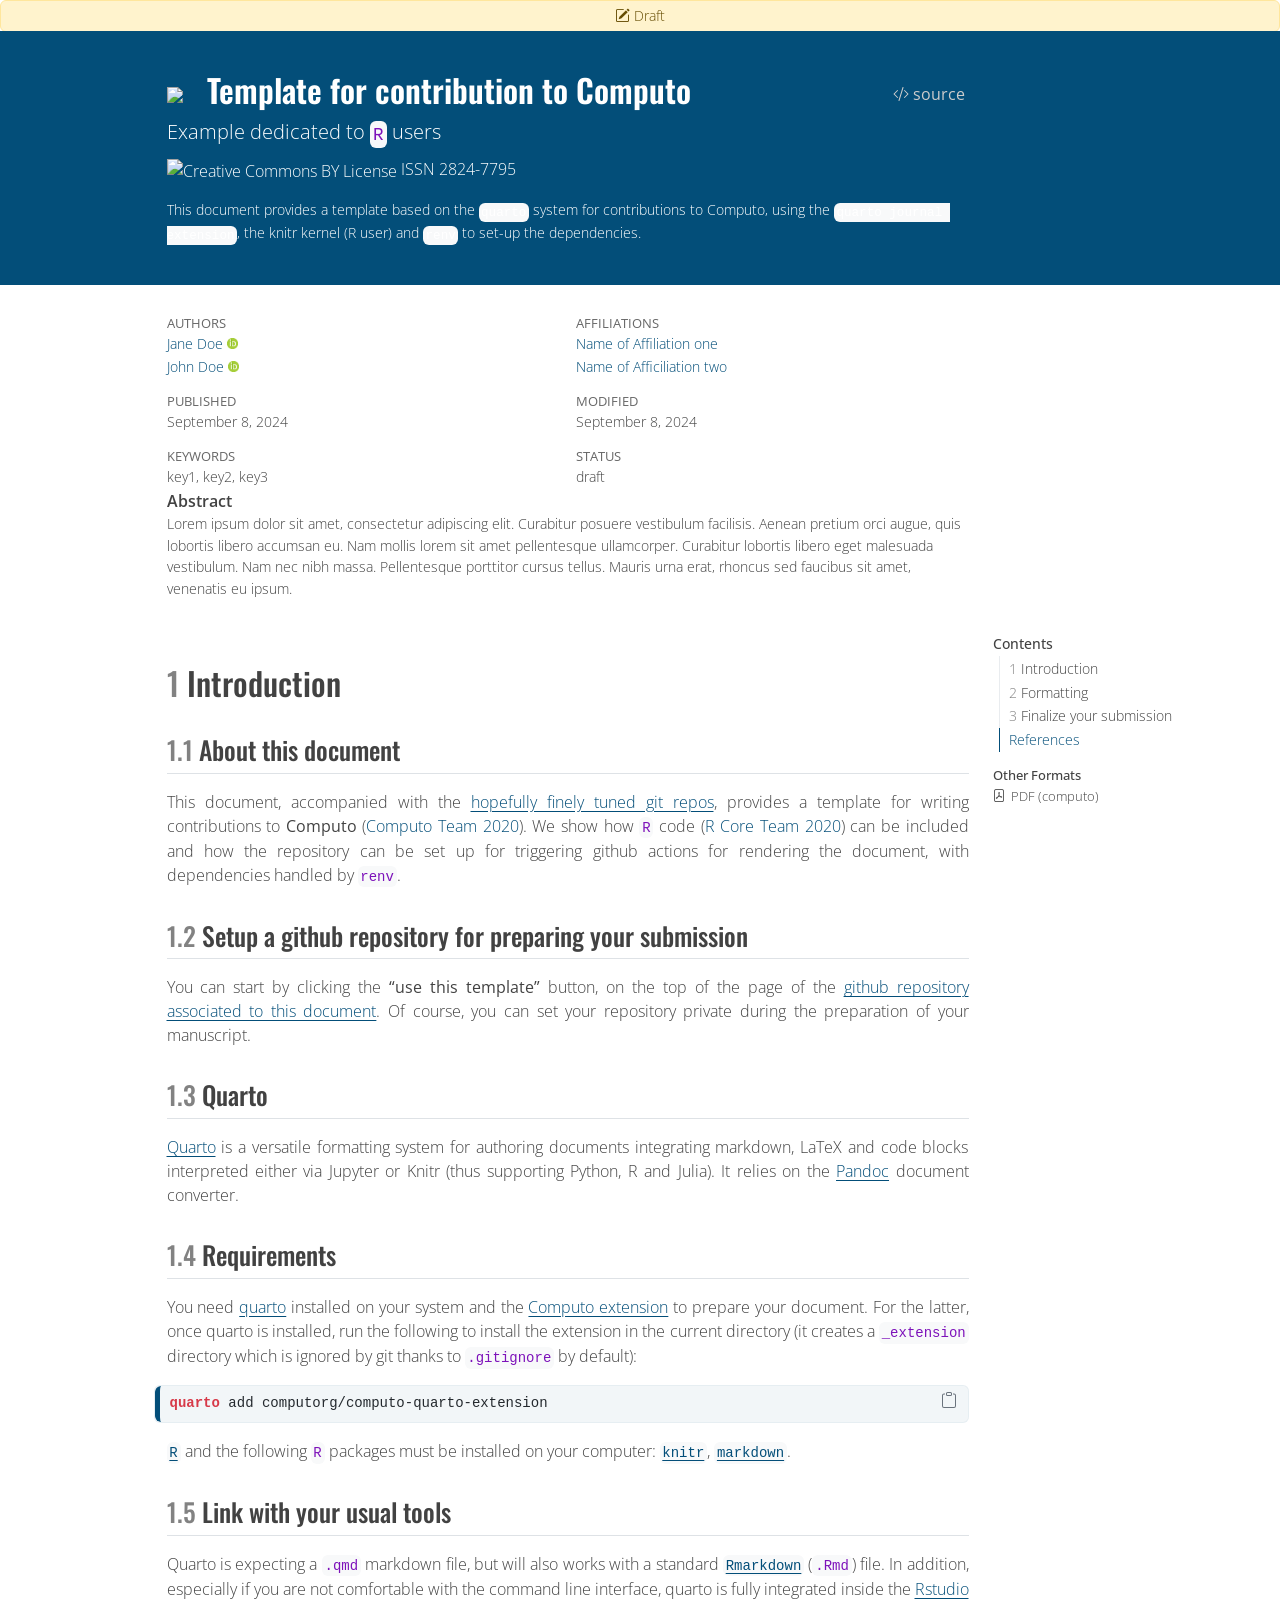
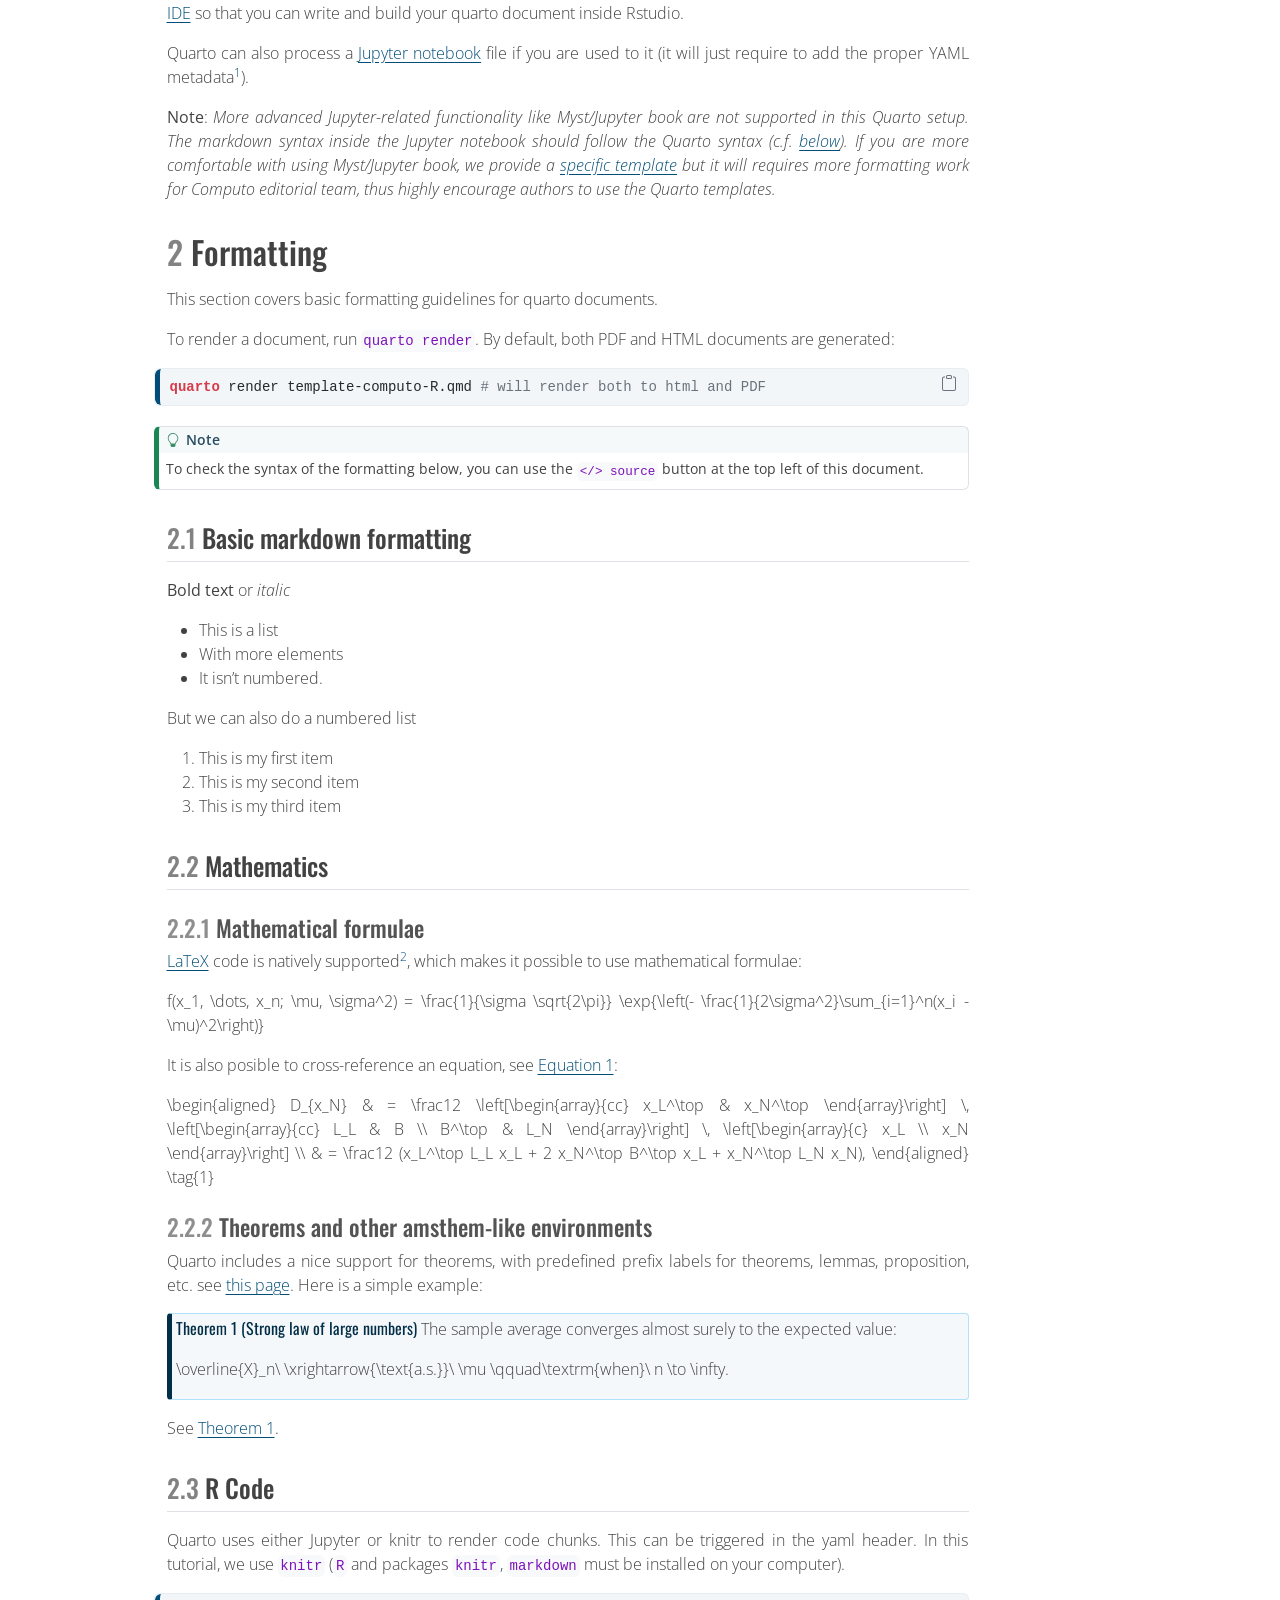
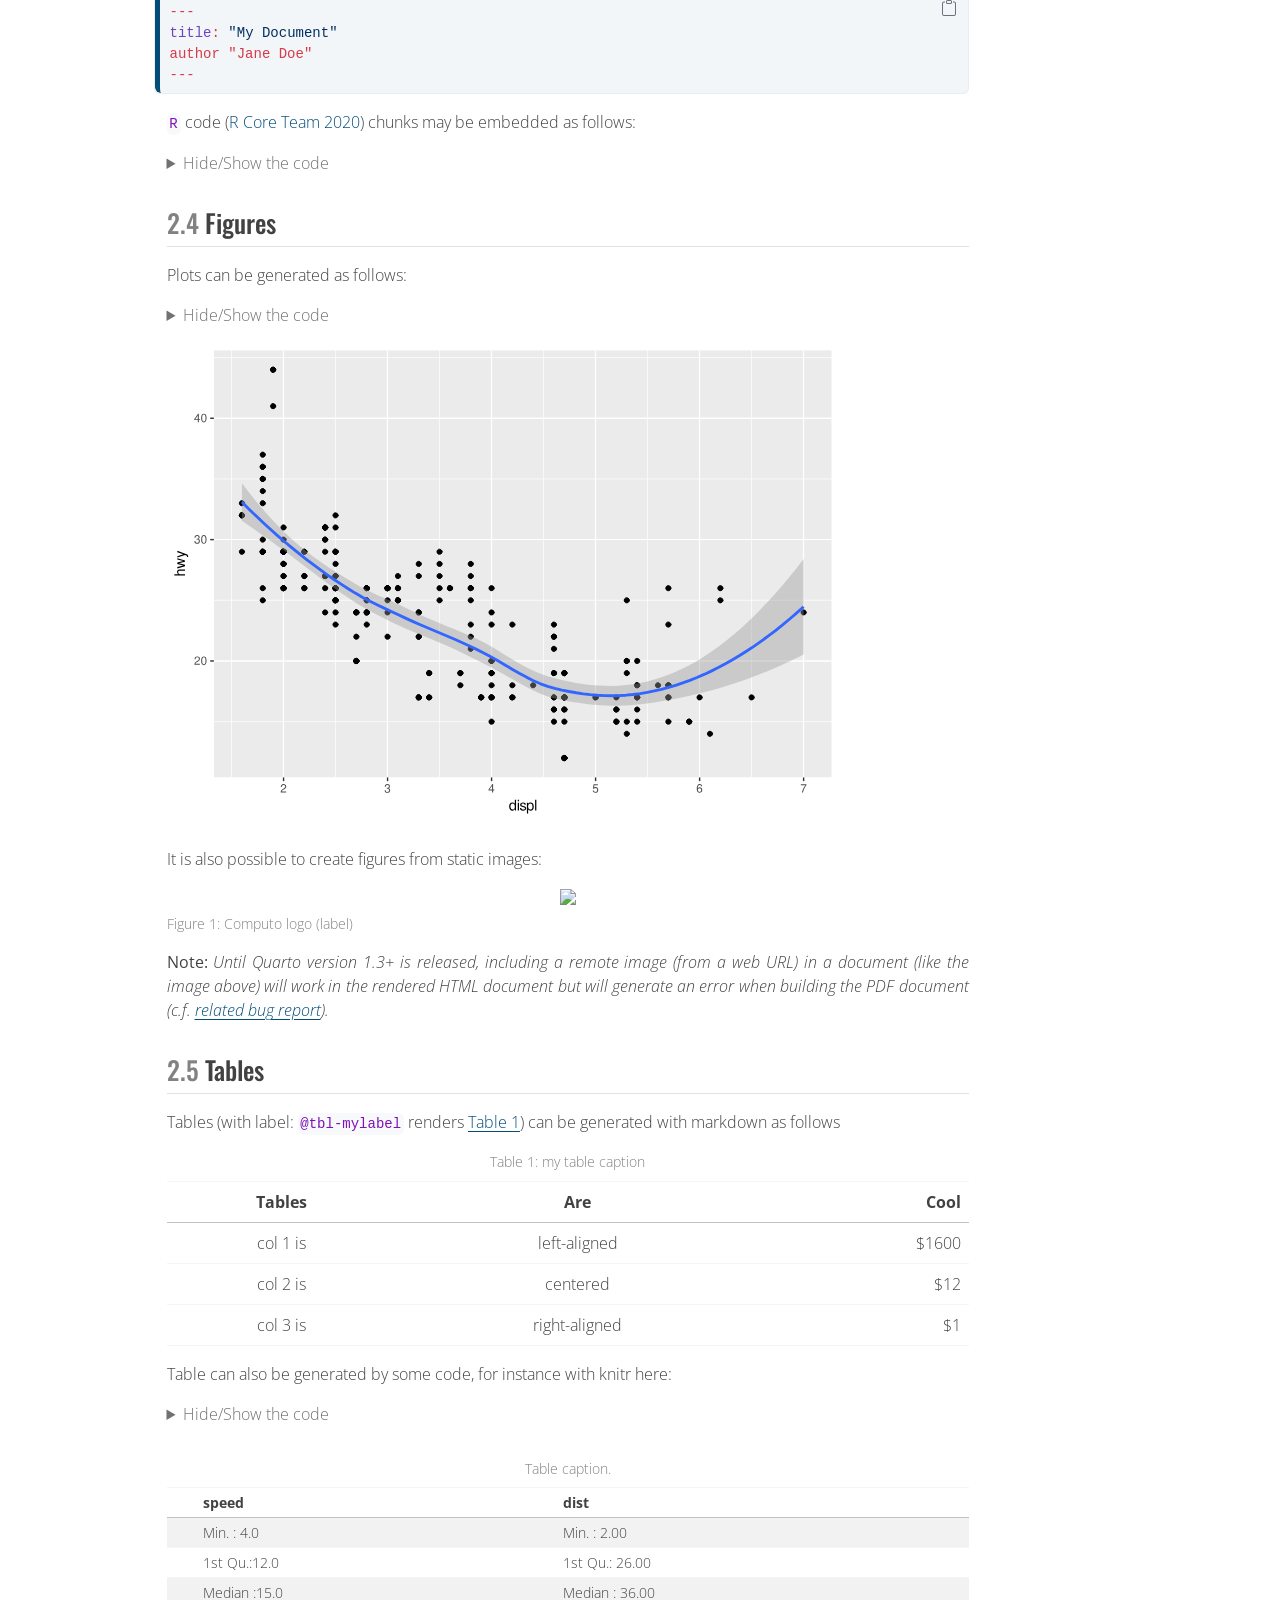
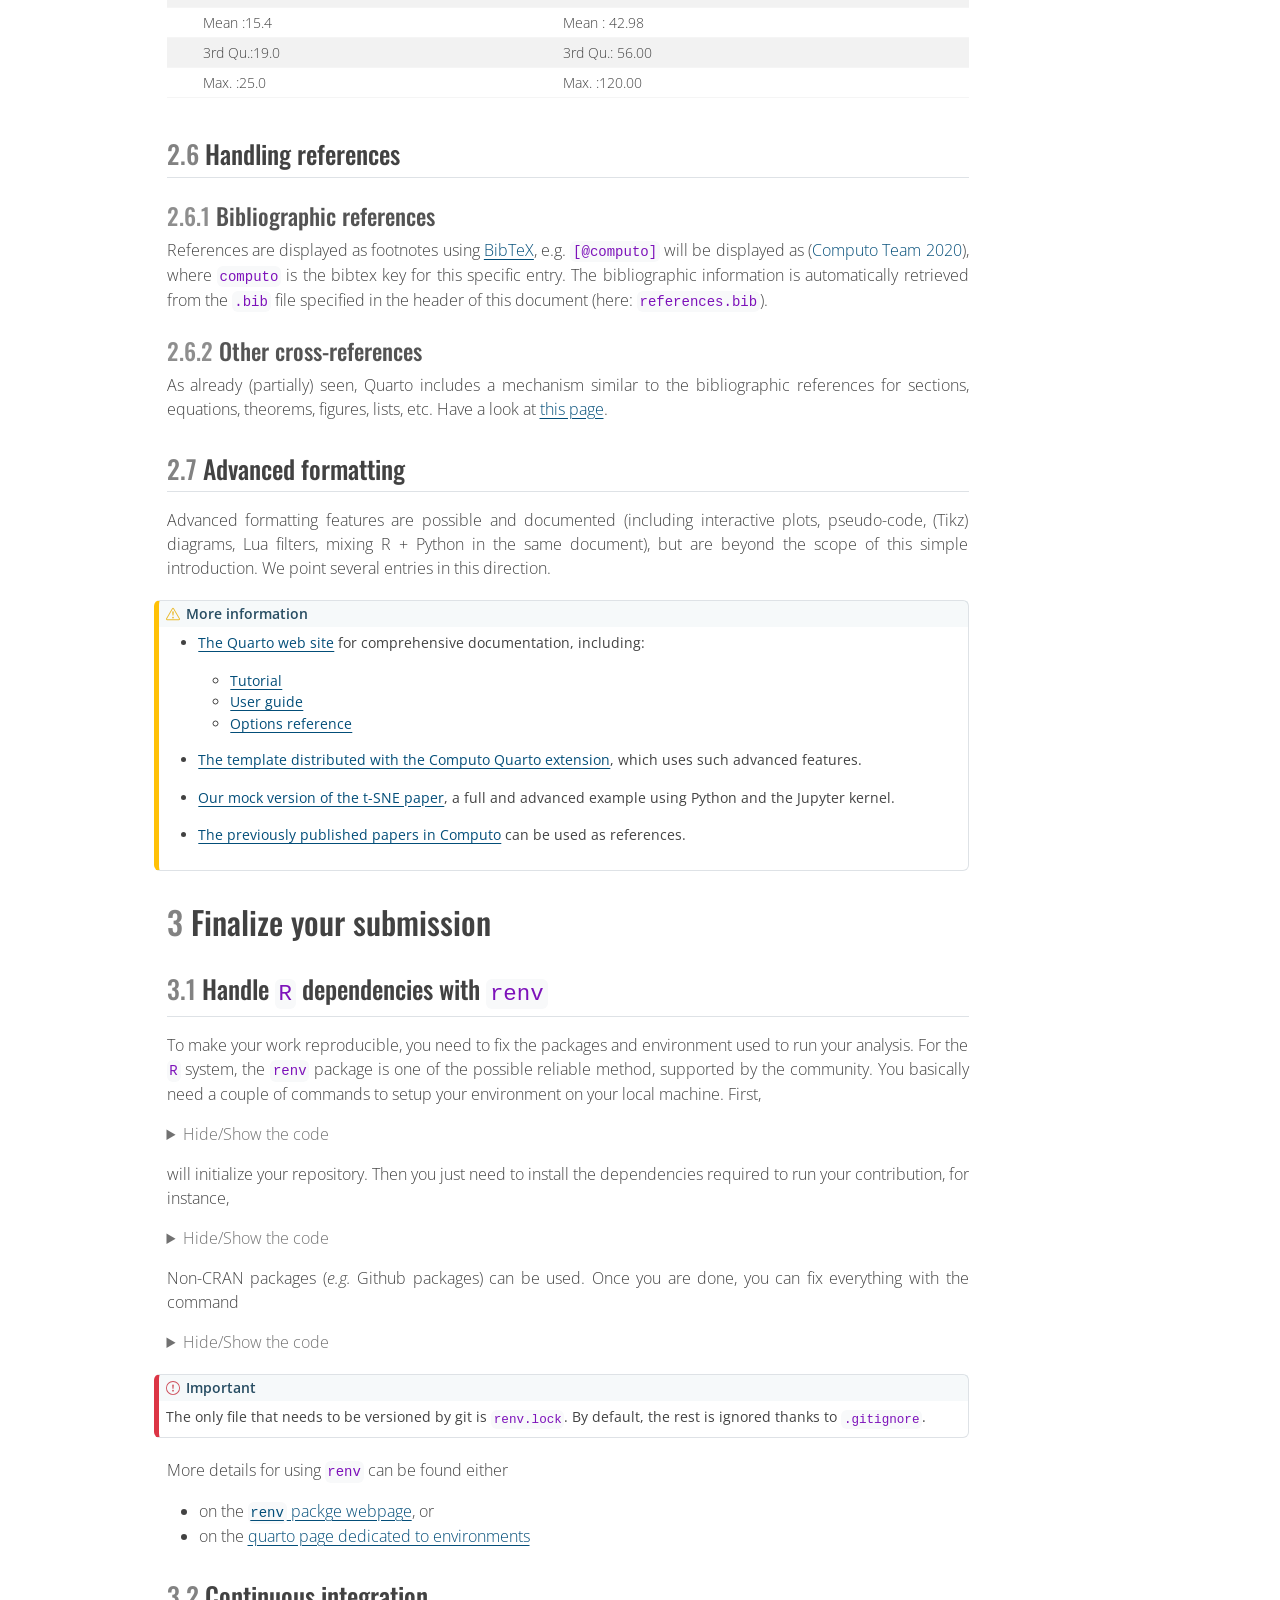
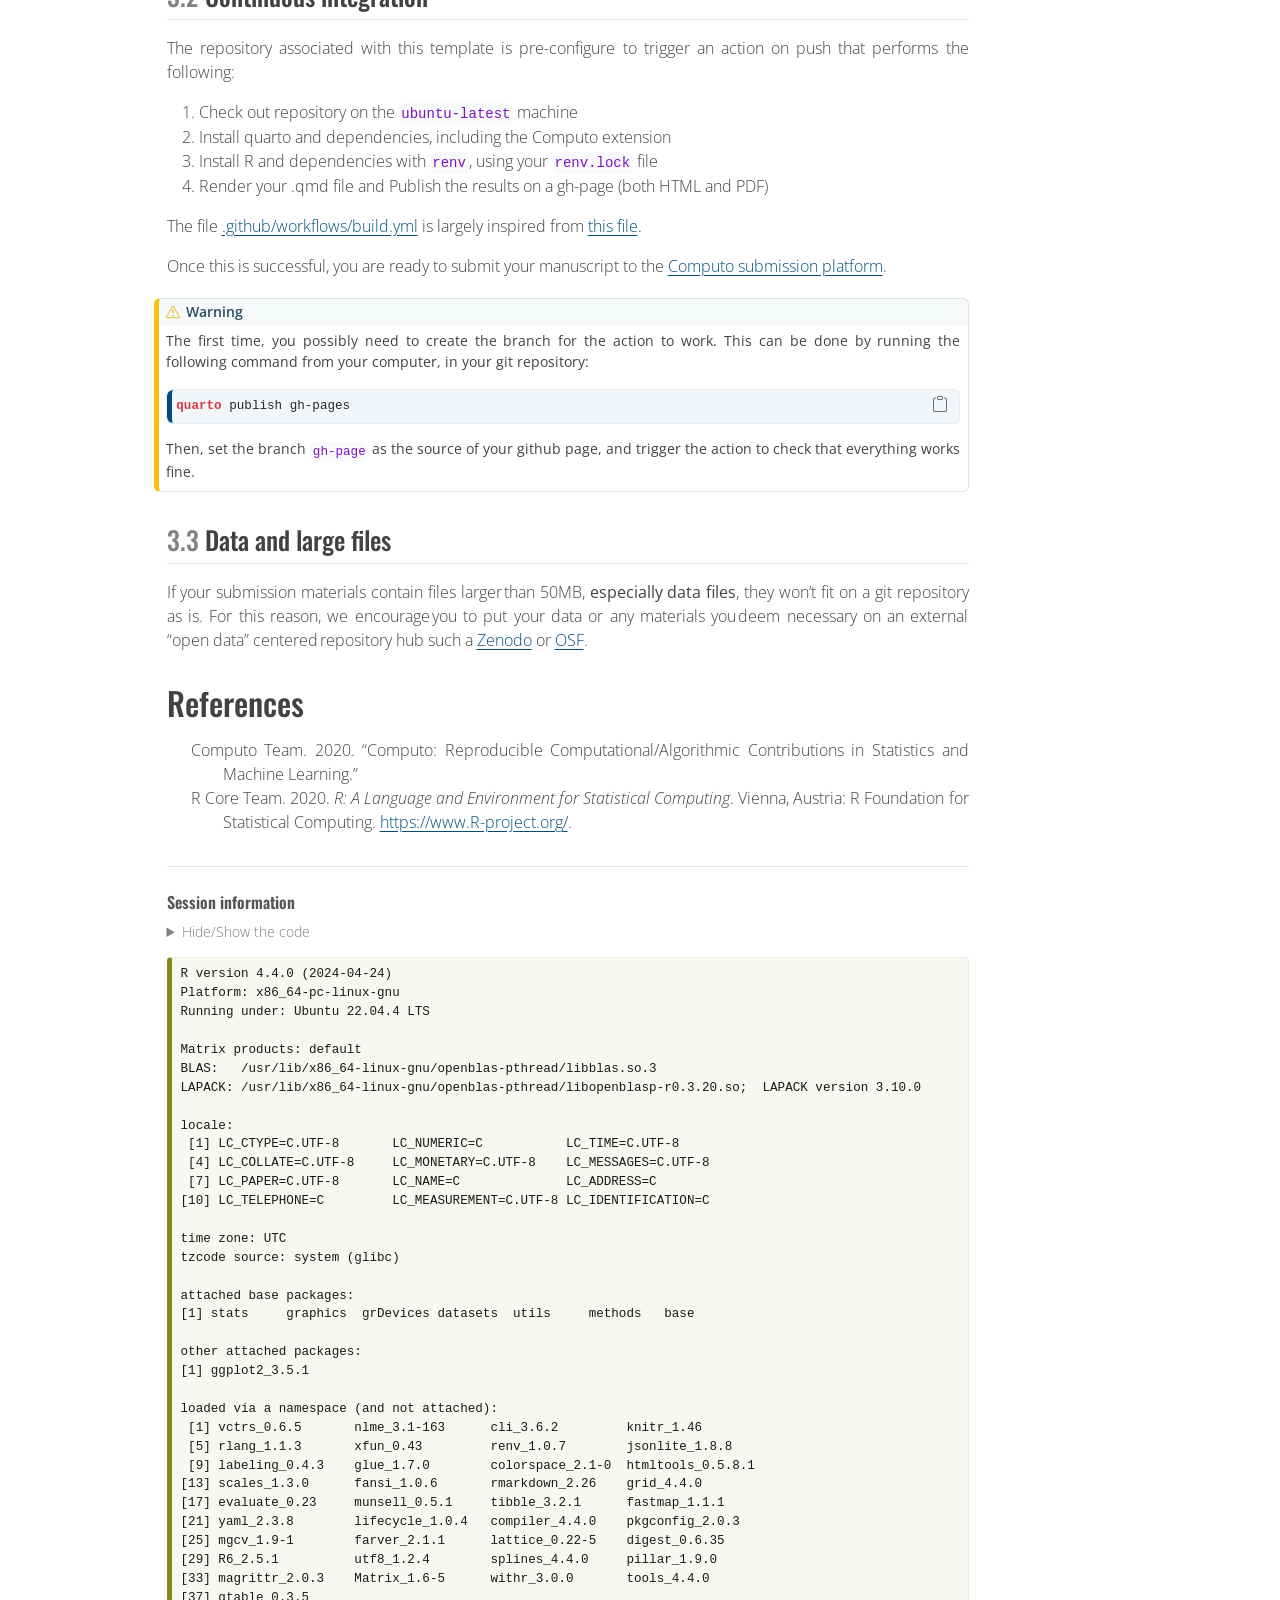
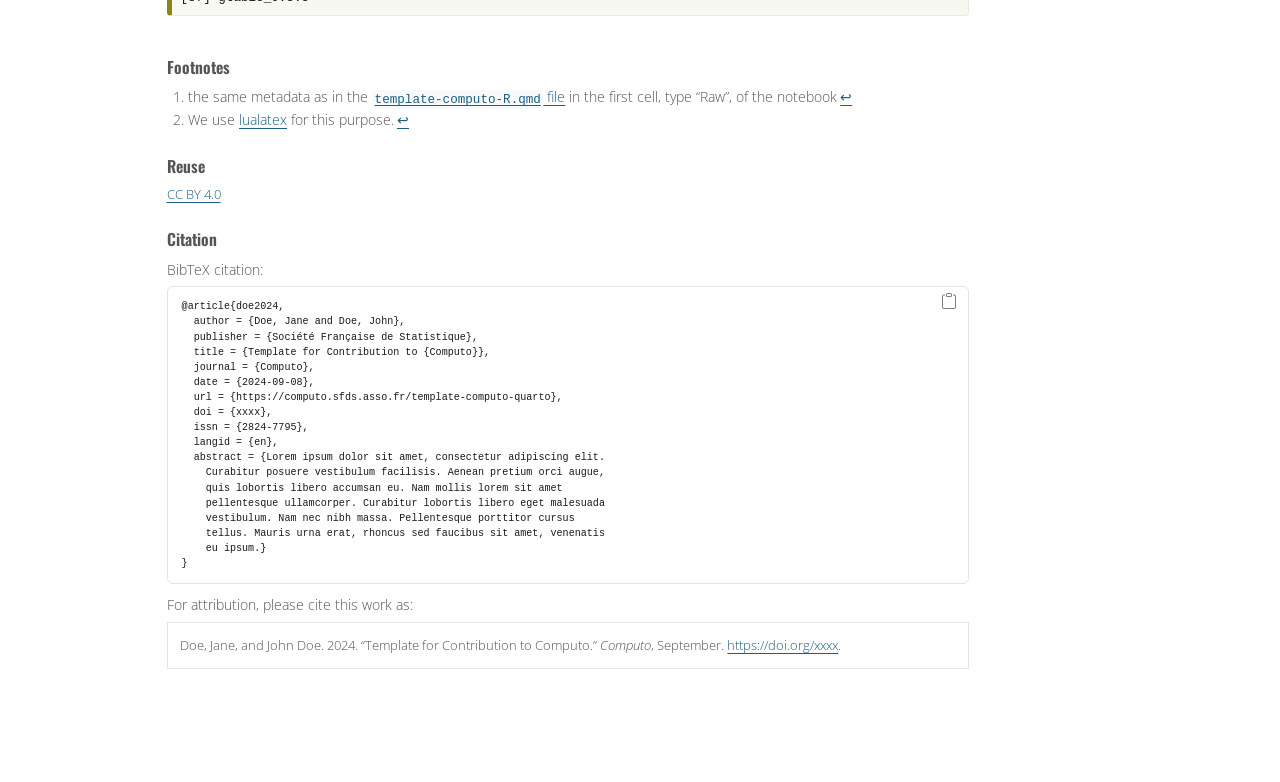
==== commit d87cd2b6: "Built site for gh-pages" ====
--- a/template-computo-R.html
+++ b/template-computo-R.html
@@ -8,7 +8,7 @@
 
 <meta name="author" content="Jane Doe">
 <meta name="author" content="John Doe">
-<meta name="dcterms.date" content="2024-09-01">
+<meta name="dcterms.date" content="2024-09-08">
 <meta name="keywords" content="key1, key2, key3">
 <meta name="description" content="This document provides a template based on the quarto system for contributions to Computo, using the quarto journal extension, the knitr kernel (R user) and renv to set-up the dependencies.">
 
@@ -91,7 +91,7 @@
 <link href="template-computo-R_files/libs/quarto-html/quarto-syntax-highlighting-3d3a3f531f1be4526fdd4068b34a2ee6.css" rel="stylesheet" id="quarto-text-highlighting-styles">
 <script src="template-computo-R_files/libs/bootstrap/bootstrap.min.js"></script>
 <link href="template-computo-R_files/libs/bootstrap/bootstrap-icons.css" rel="stylesheet">
-<link href="template-computo-R_files/libs/bootstrap/bootstrap-03298d9ddba56f89ac751df14095fedf.min.css" rel="stylesheet" append-hash="true" id="quarto-bootstrap" data-mode="light">
+<link href="template-computo-R_files/libs/bootstrap/bootstrap-8da51ca8572dc5806ece837cbf3ac82b.min.css" rel="stylesheet" append-hash="true" id="quarto-bootstrap" data-mode="light">
 <style>
 
       .quarto-title-block .quarto-title-banner h1,
@@ -210,14 +210,14 @@
       <div>
       <div class="quarto-title-meta-heading">Published</div>
       <div class="quarto-title-meta-contents">
-        <p class="date">September 1, 2024</p>
+        <p class="date">September 8, 2024</p>
       </div>
     </div>
                                     
       <div>
       <div class="quarto-title-meta-heading">Modified</div>
       <div class="quarto-title-meta-contents">
-        <p class="date-modified">September 1, 2024</p>
+        <p class="date-modified">September 8, 2024</p>
       </div>
     </div>
       
@@ -709,7 +709,7 @@
   publisher = {Société Française de Statistique},
   title = {Template for Contribution to {Computo}},
   journal = {Computo},
-  date = {2024-09-01},
+  date = {2024-09-08},
   url = {https://computo.sfds.asso.fr/template-computo-quarto},
   doi = {xxxx},
   issn = {2824-7795},
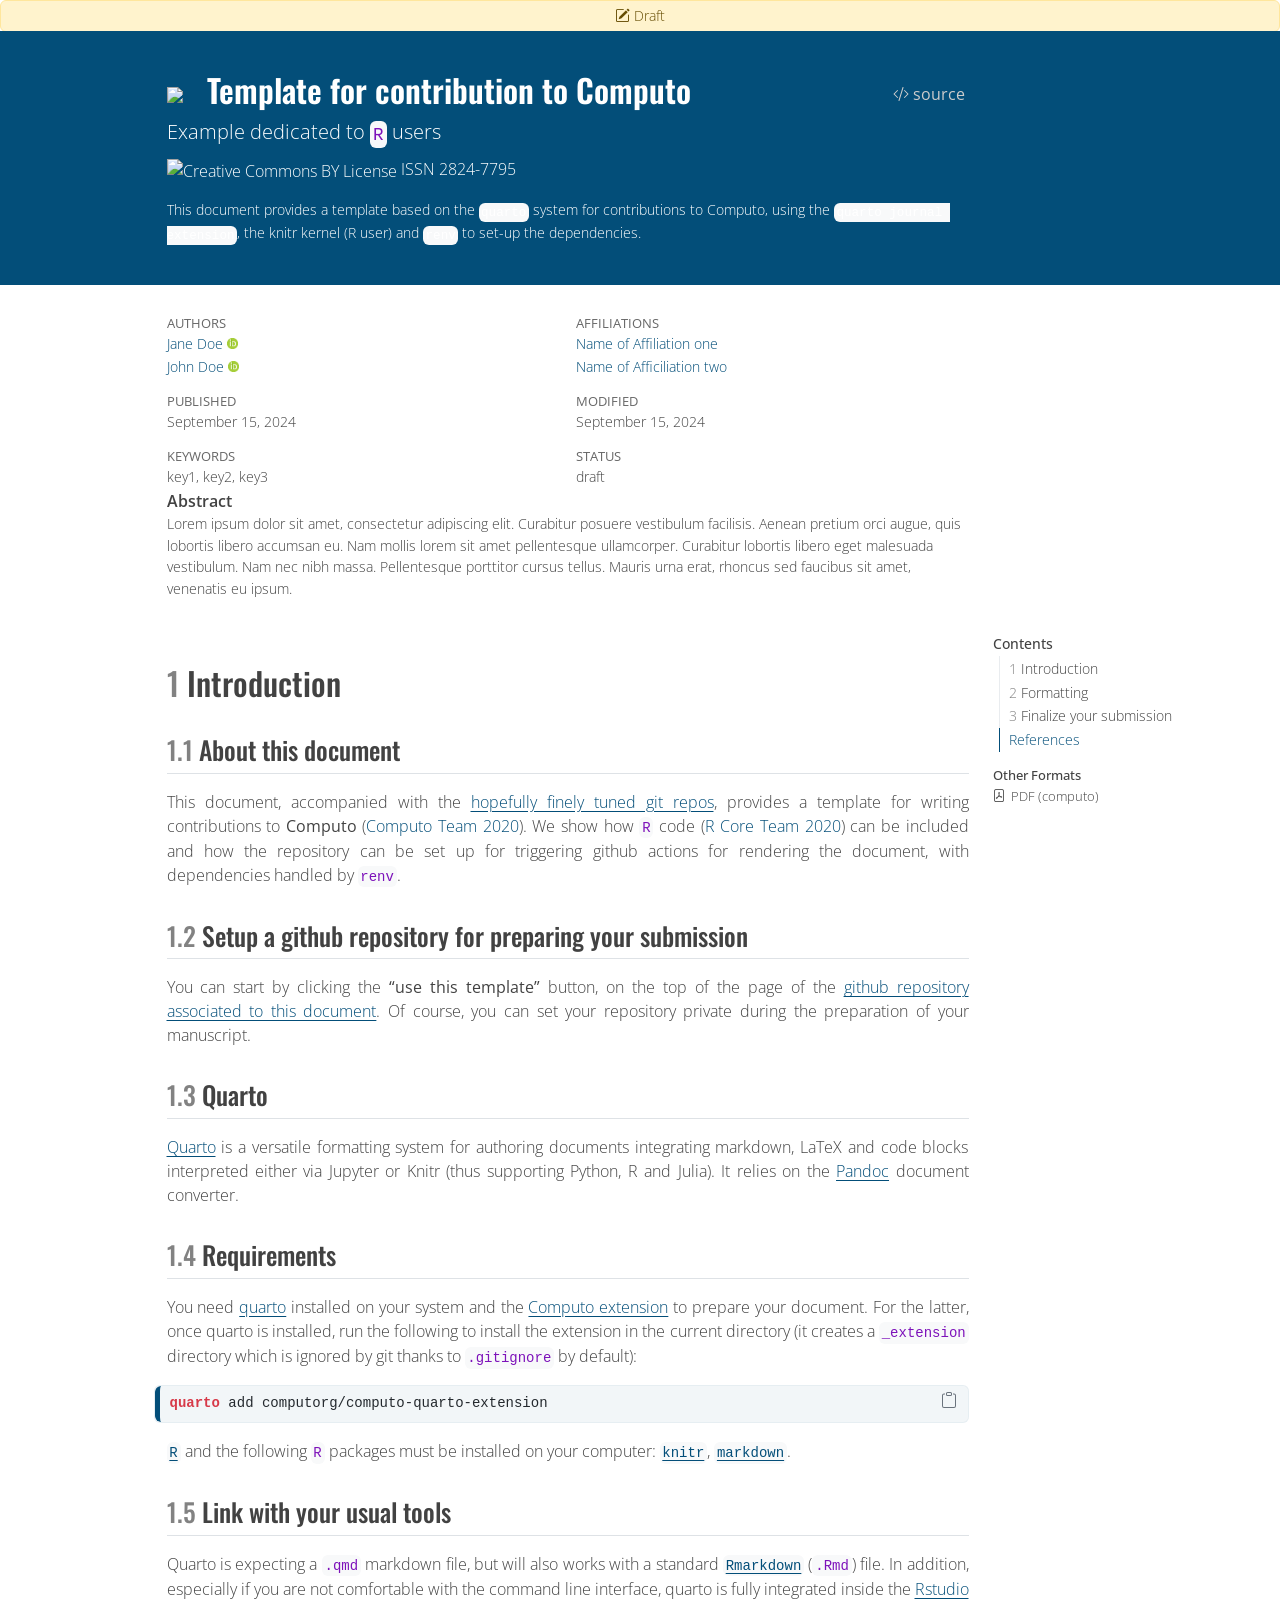
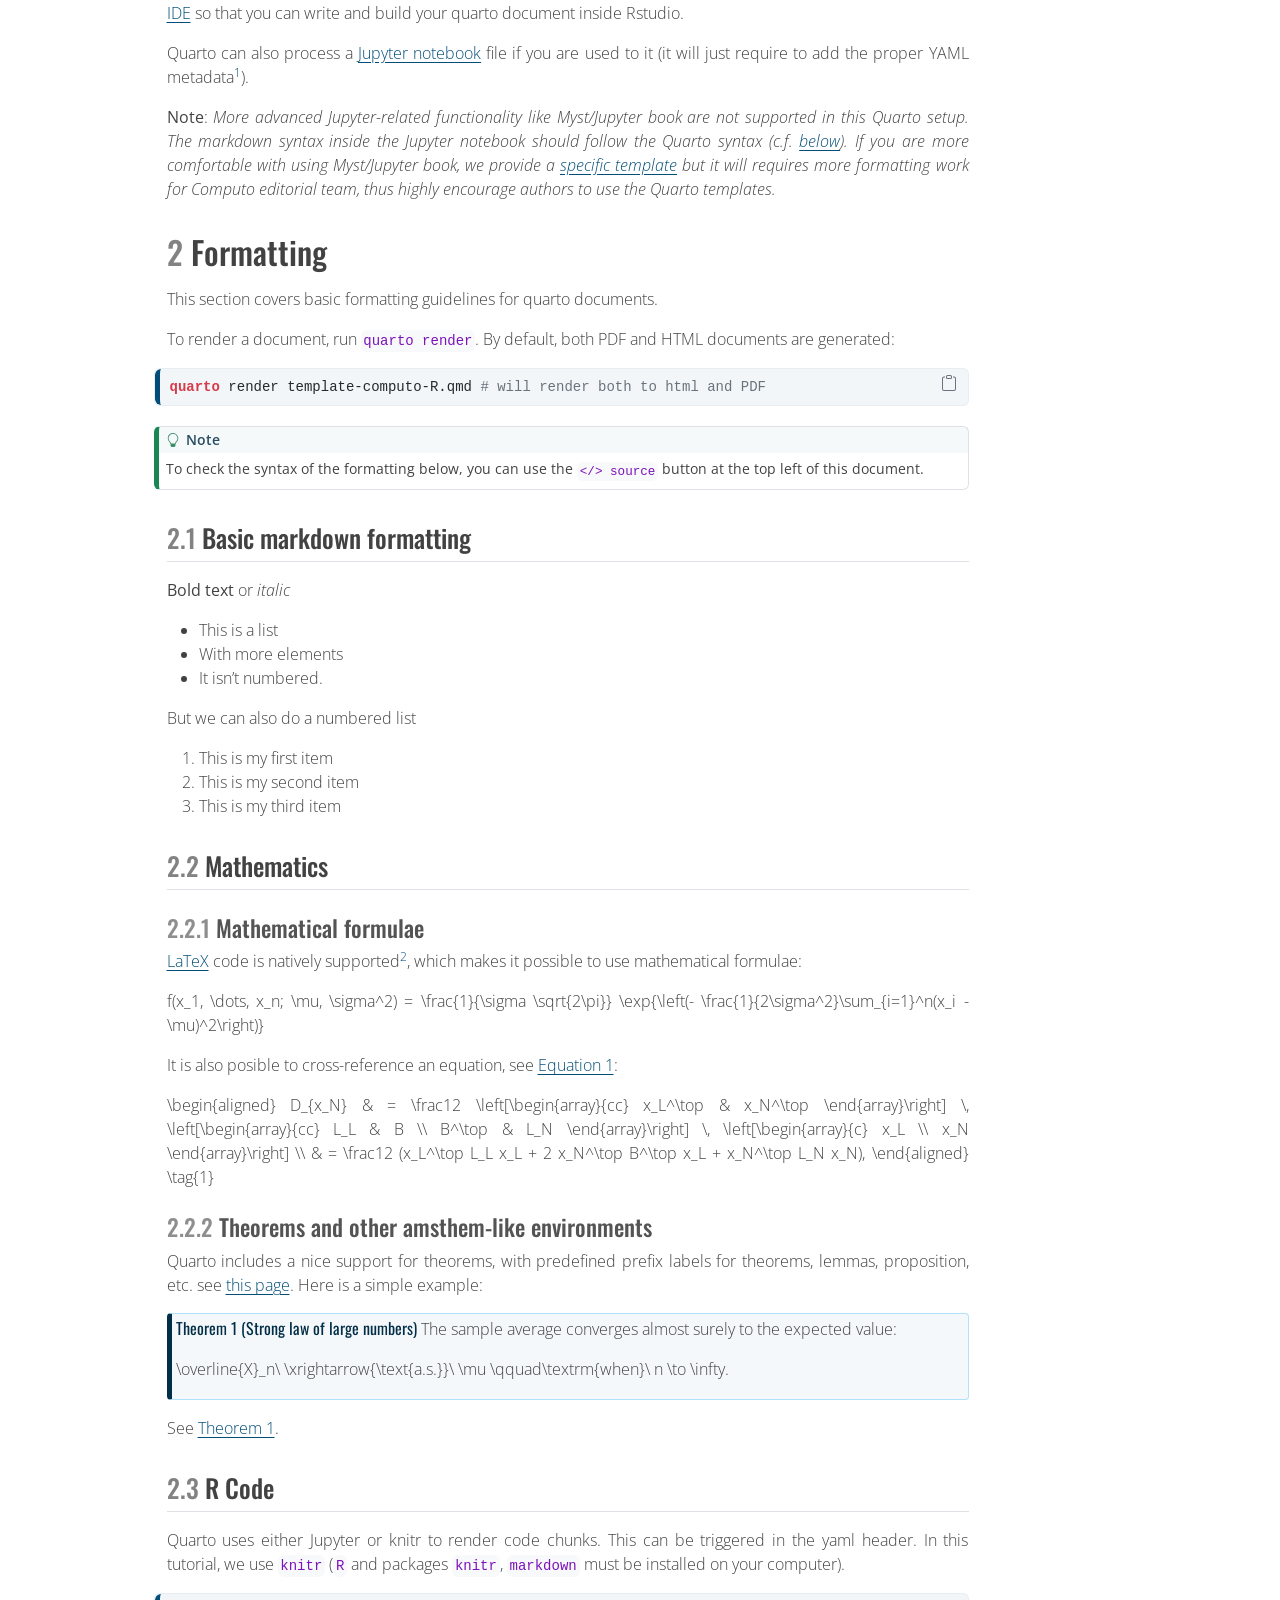
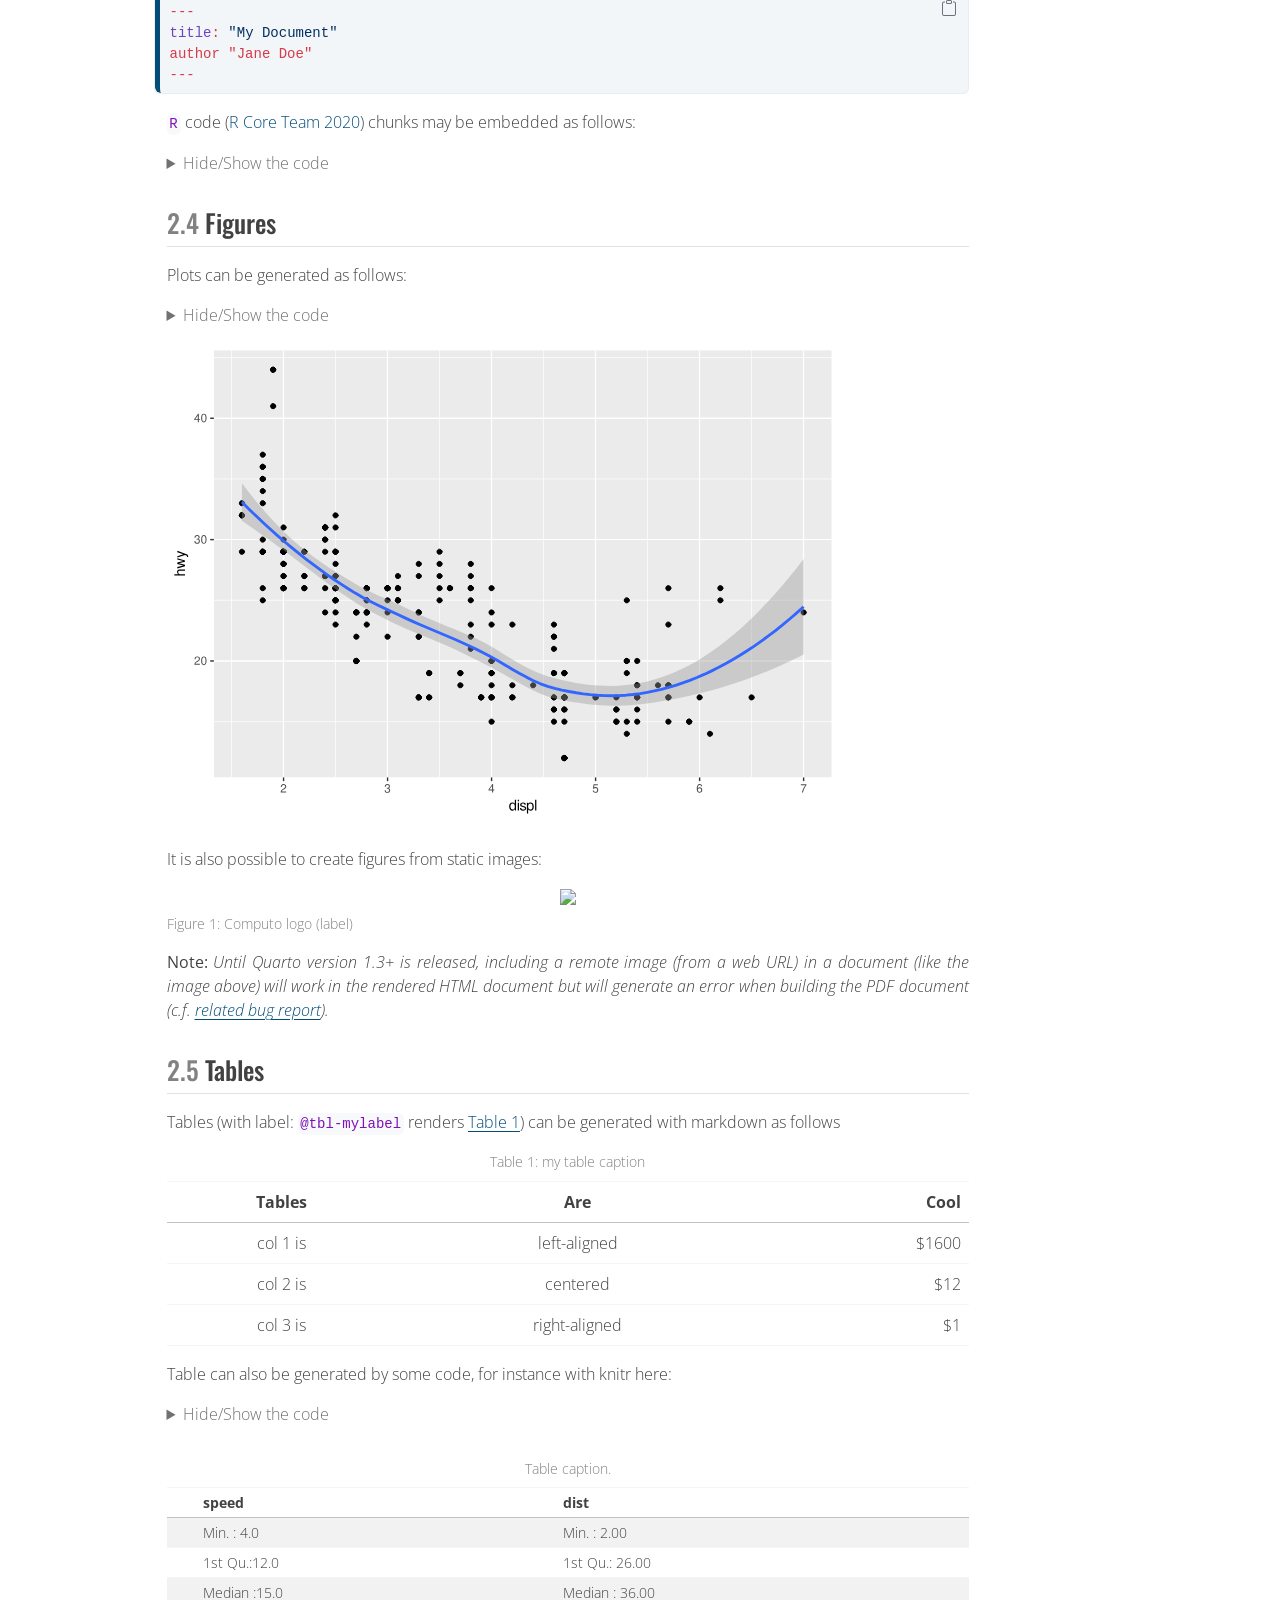
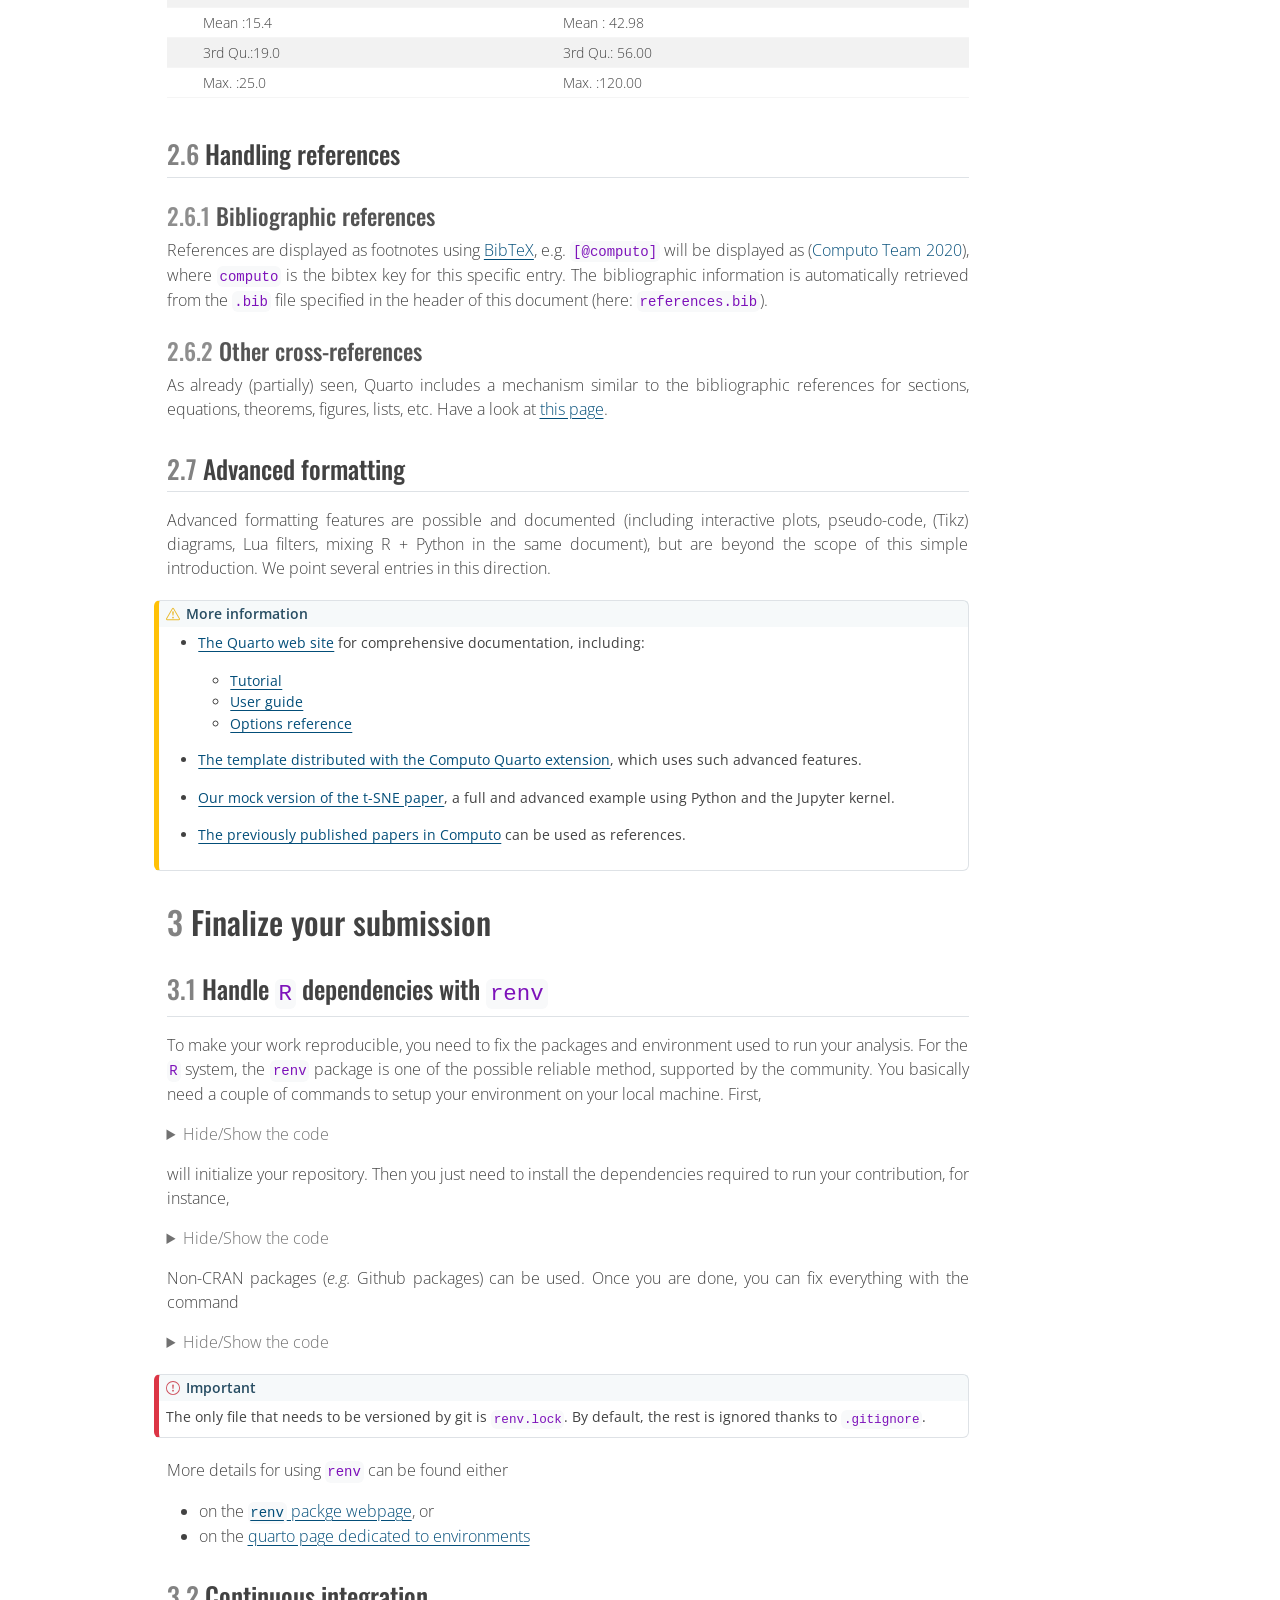
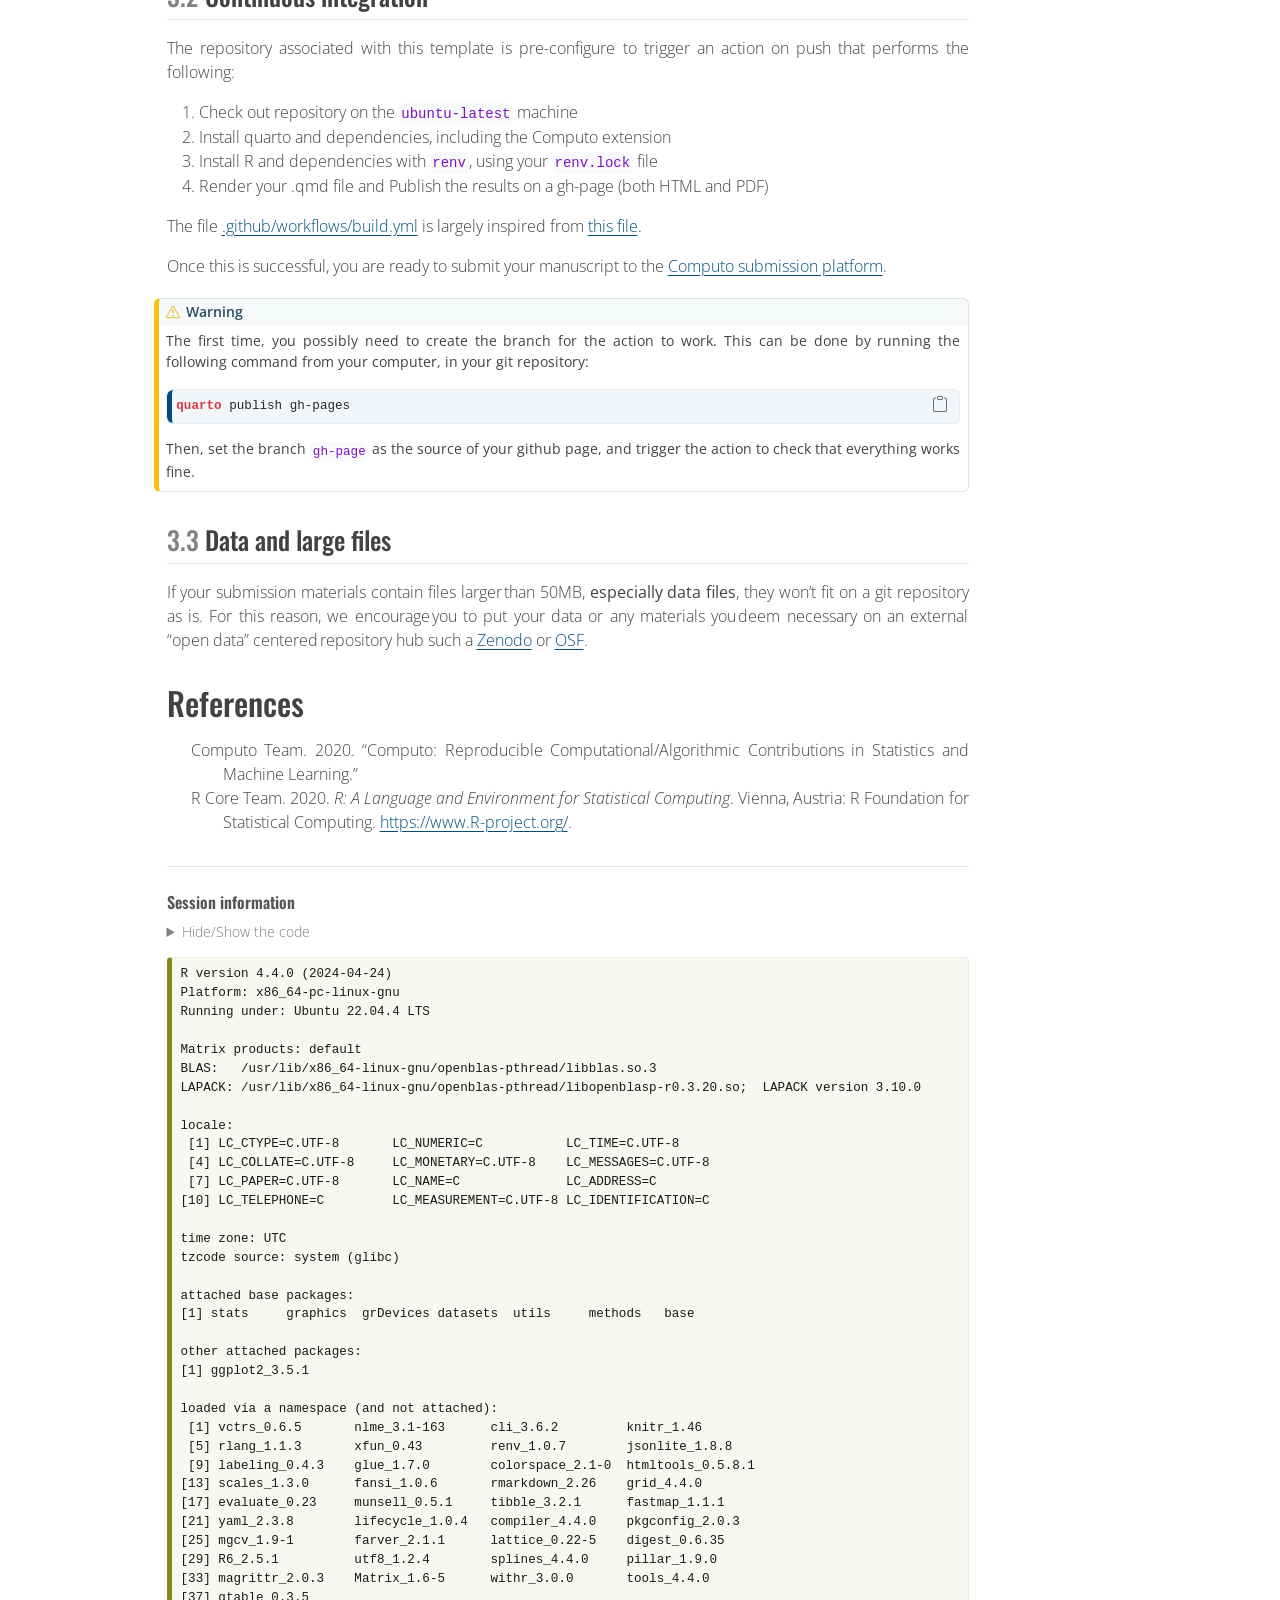
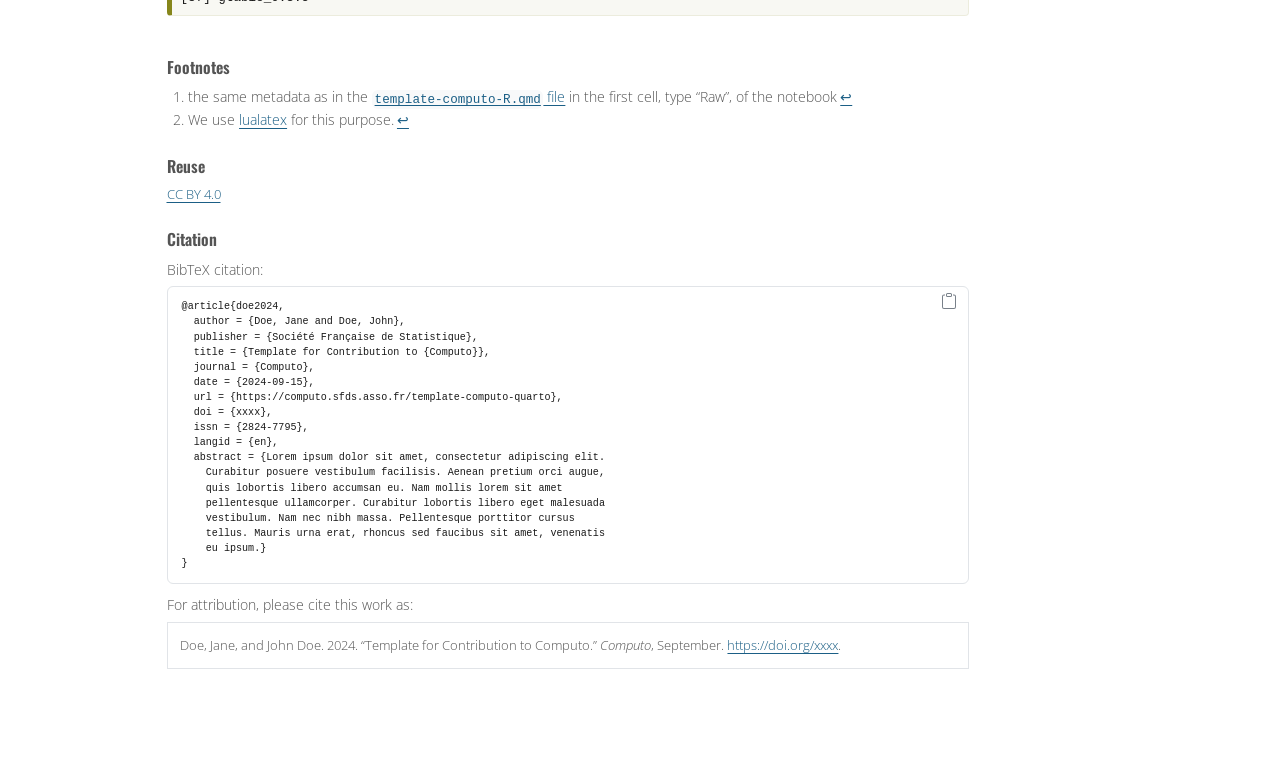
==== commit 0fe38277: "Built site for gh-pages" ====
--- a/template-computo-R.html
+++ b/template-computo-R.html
@@ -8,7 +8,7 @@
 
 <meta name="author" content="Jane Doe">
 <meta name="author" content="John Doe">
-<meta name="dcterms.date" content="2024-09-08">
+<meta name="dcterms.date" content="2024-09-15">
 <meta name="keywords" content="key1, key2, key3">
 <meta name="description" content="This document provides a template based on the quarto system for contributions to Computo, using the quarto journal extension, the knitr kernel (R user) and renv to set-up the dependencies.">
 
@@ -210,14 +210,14 @@
       <div>
       <div class="quarto-title-meta-heading">Published</div>
       <div class="quarto-title-meta-contents">
-        <p class="date">September 8, 2024</p>
+        <p class="date">September 15, 2024</p>
       </div>
     </div>
                                     
       <div>
       <div class="quarto-title-meta-heading">Modified</div>
       <div class="quarto-title-meta-contents">
-        <p class="date-modified">September 8, 2024</p>
+        <p class="date-modified">September 15, 2024</p>
       </div>
     </div>
       
@@ -709,7 +709,7 @@
   publisher = {Société Française de Statistique},
   title = {Template for Contribution to {Computo}},
   journal = {Computo},
-  date = {2024-09-08},
+  date = {2024-09-15},
   url = {https://computo.sfds.asso.fr/template-computo-quarto},
   doi = {xxxx},
   issn = {2824-7795},
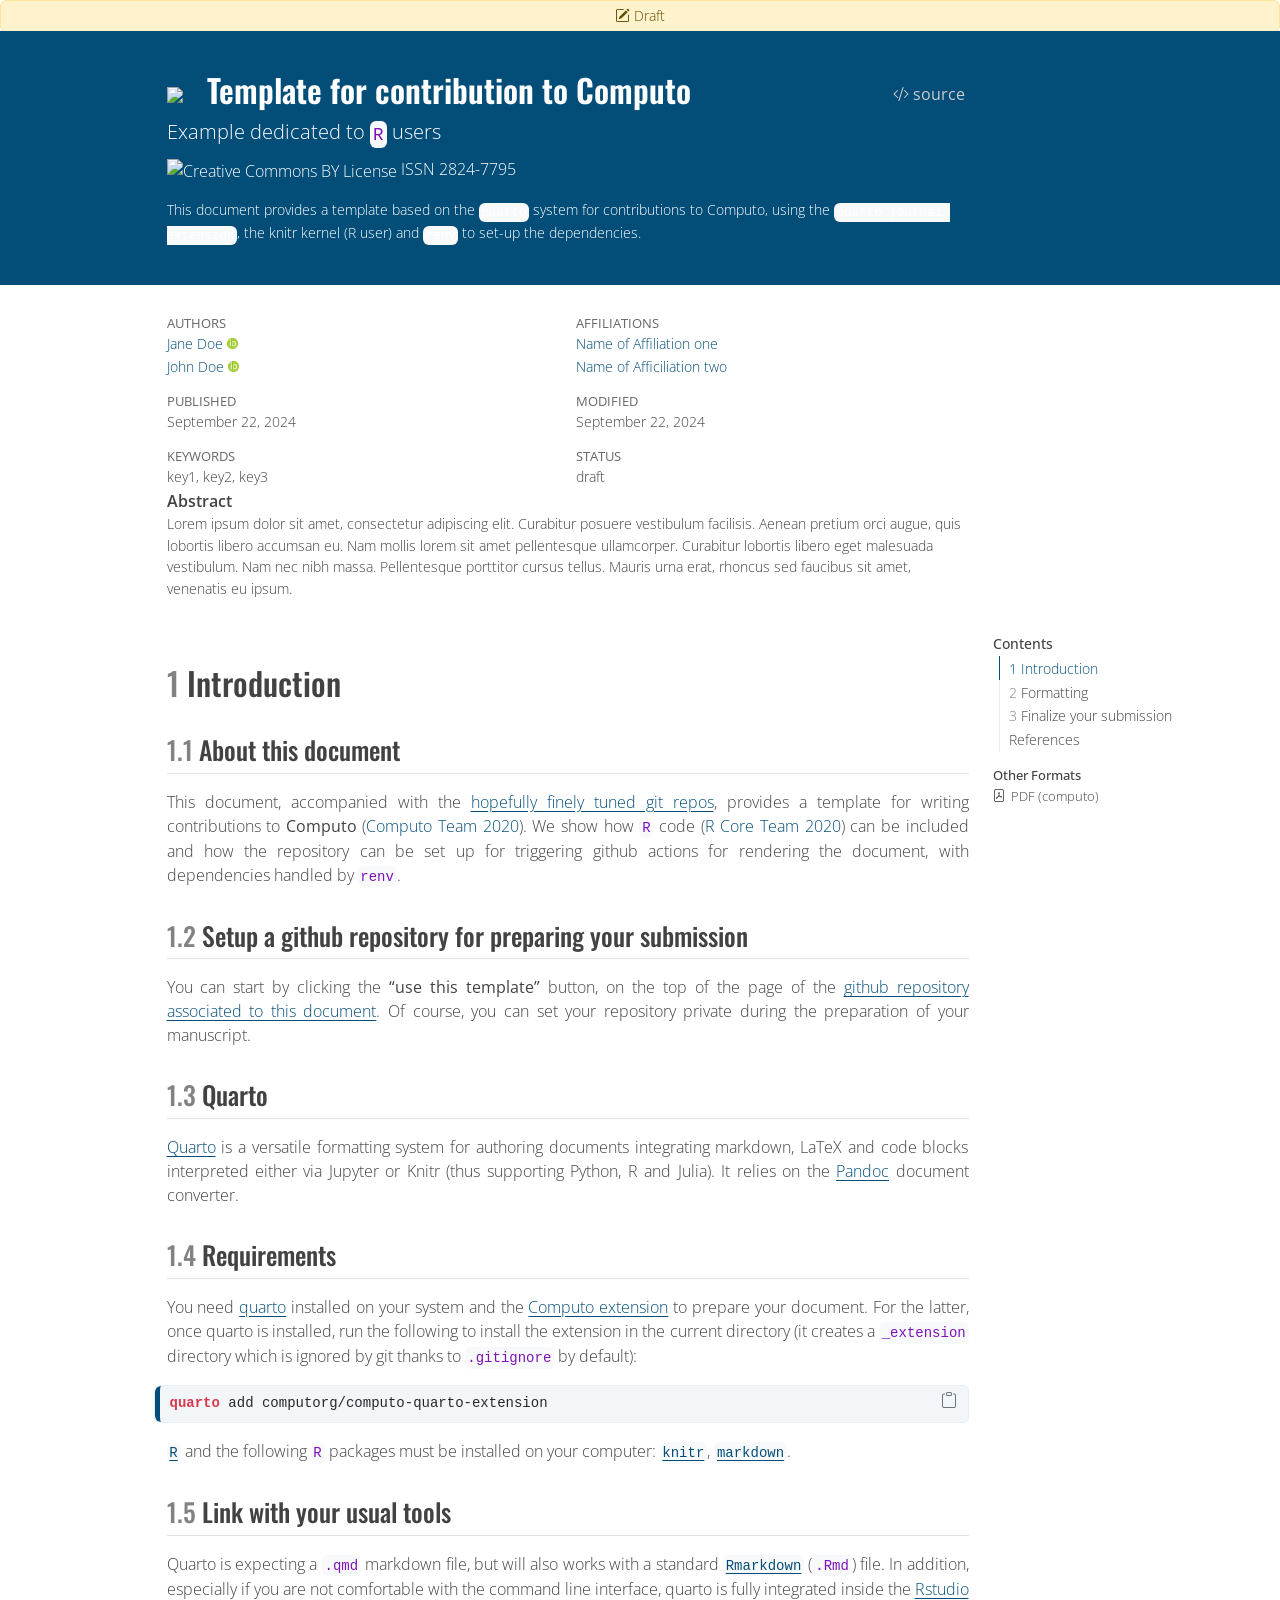
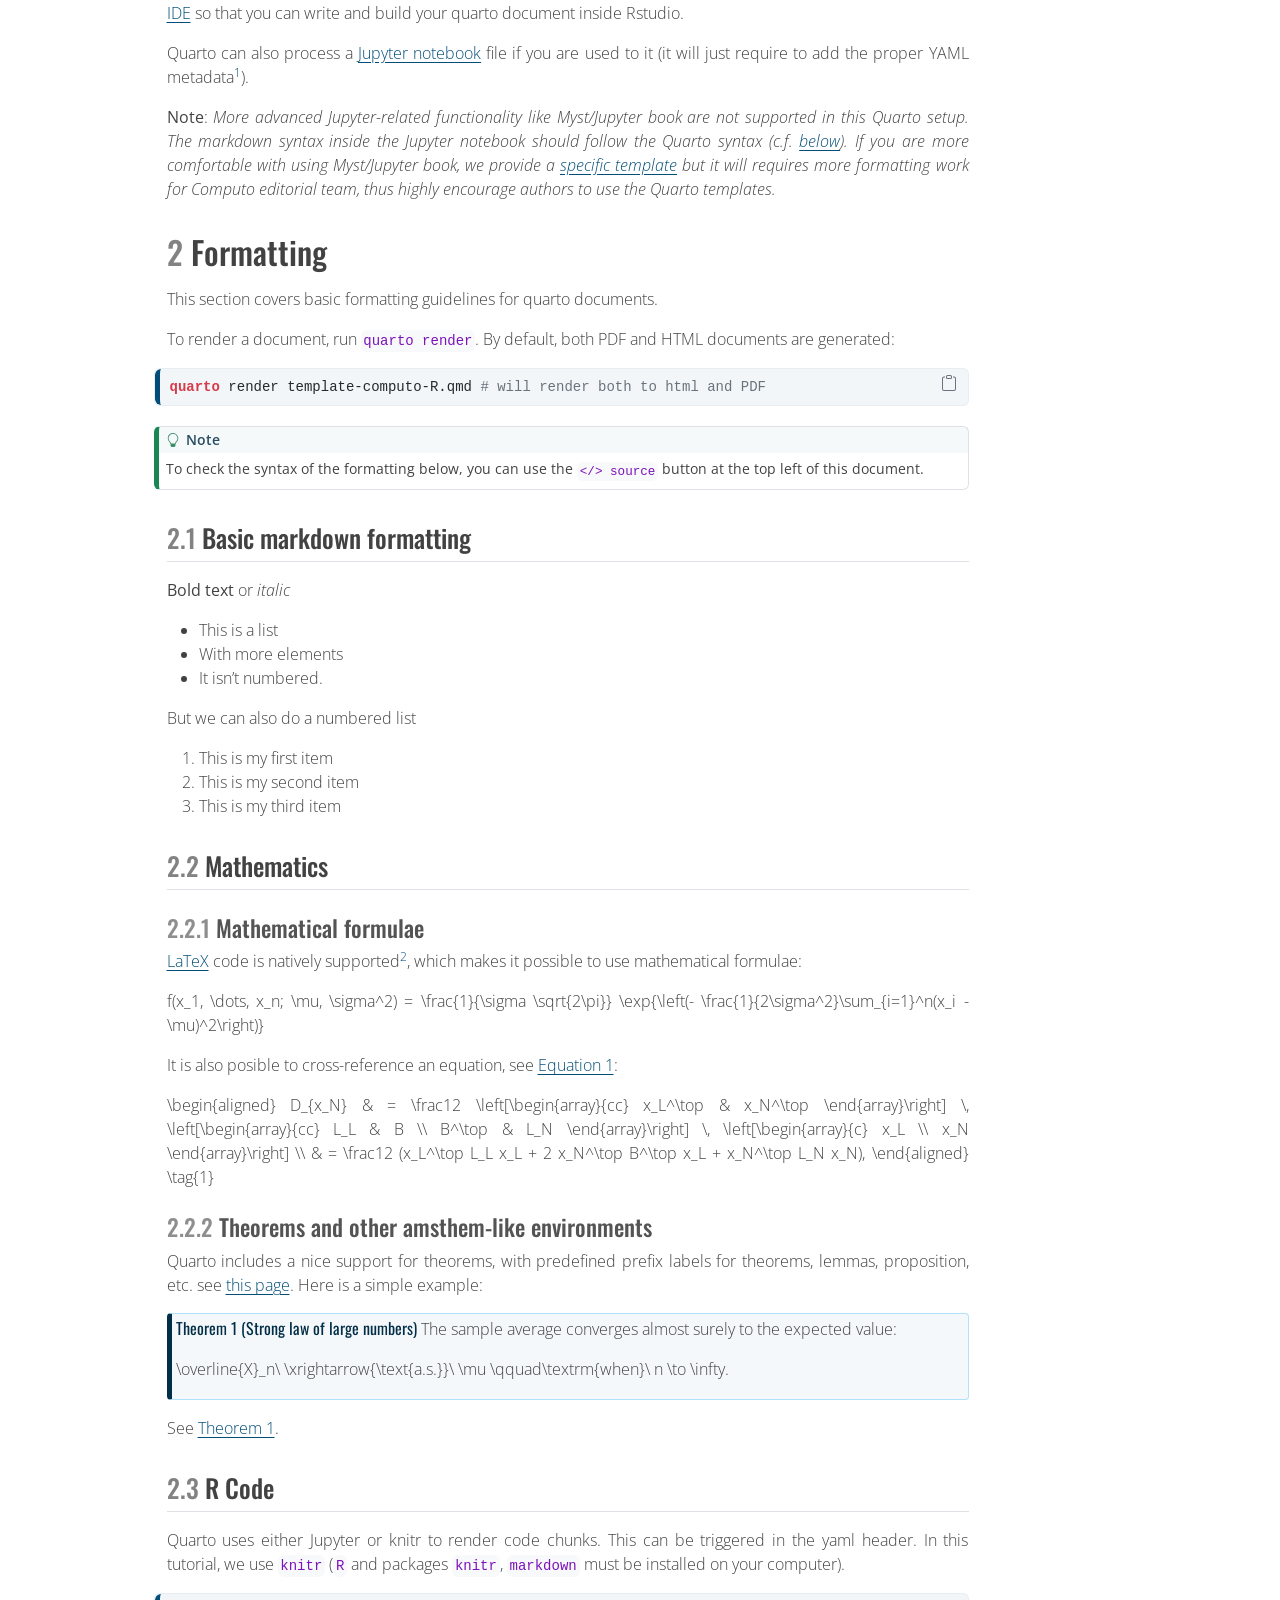
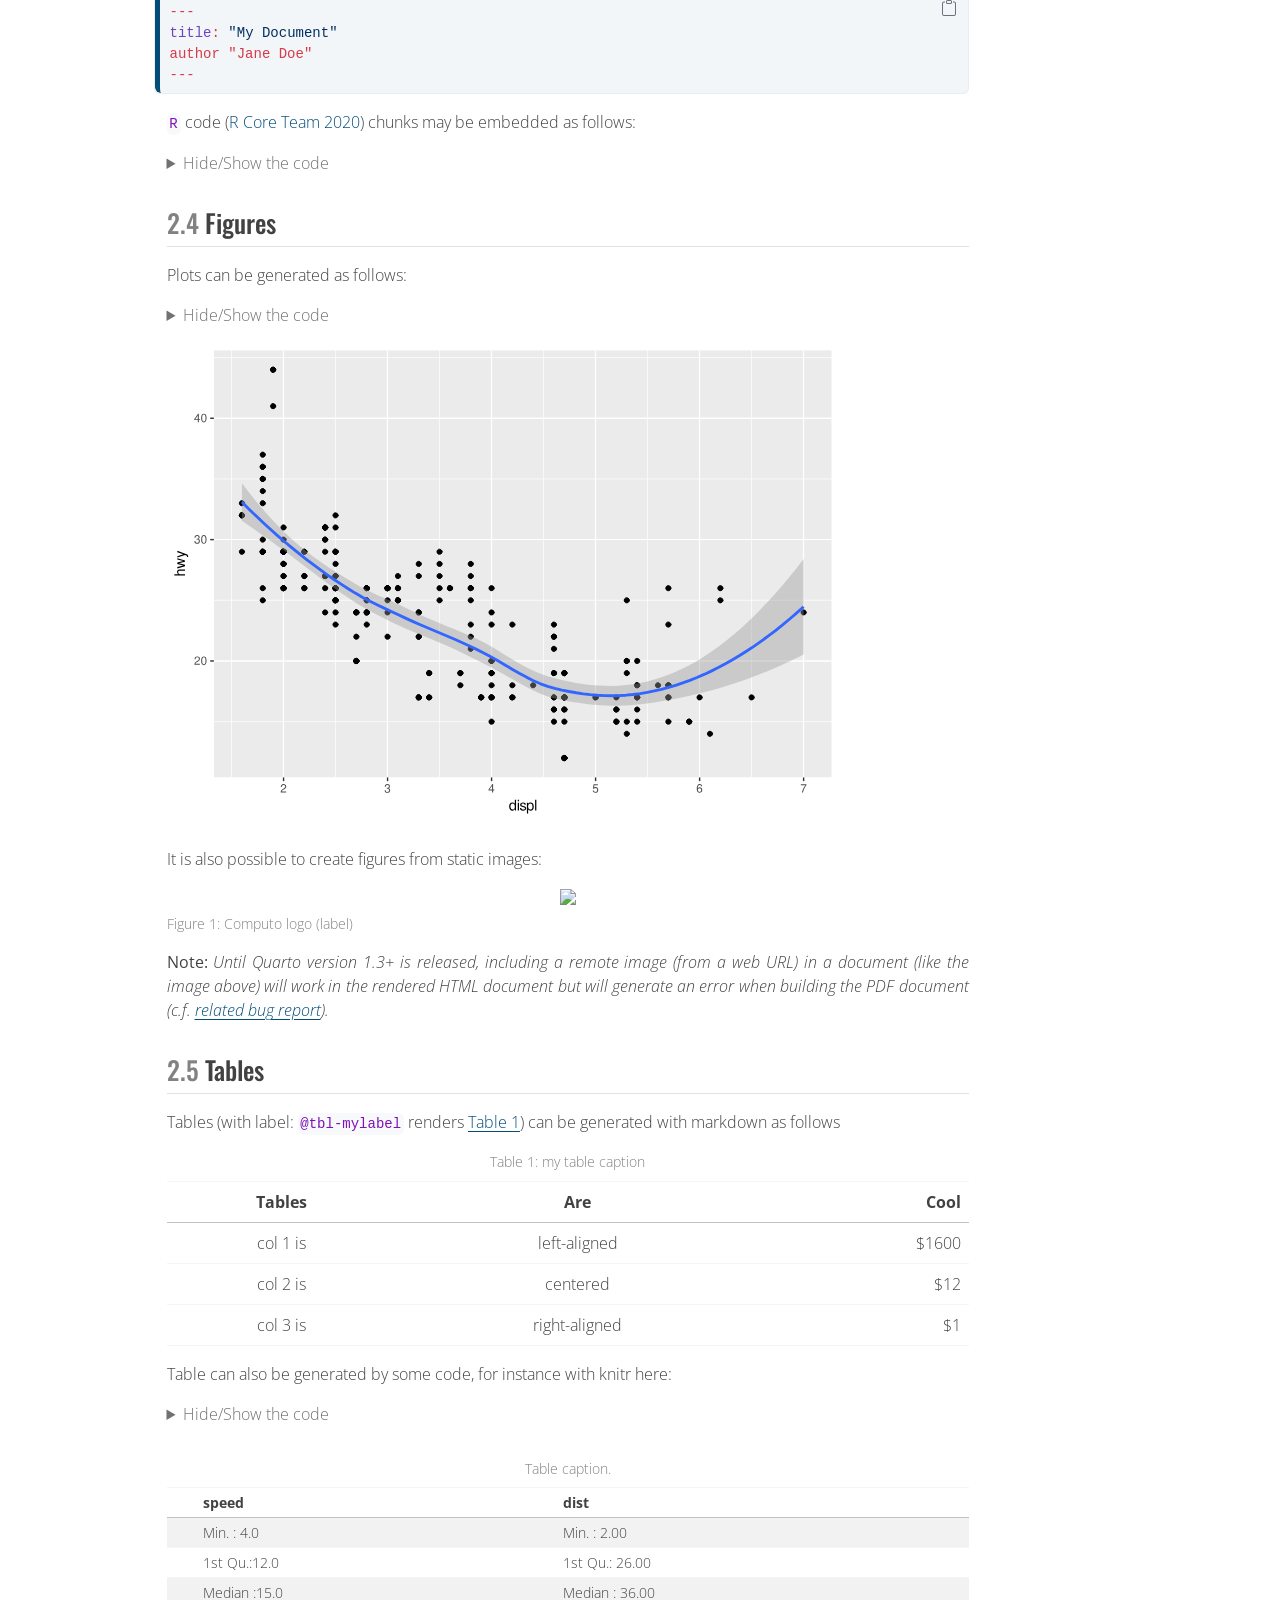
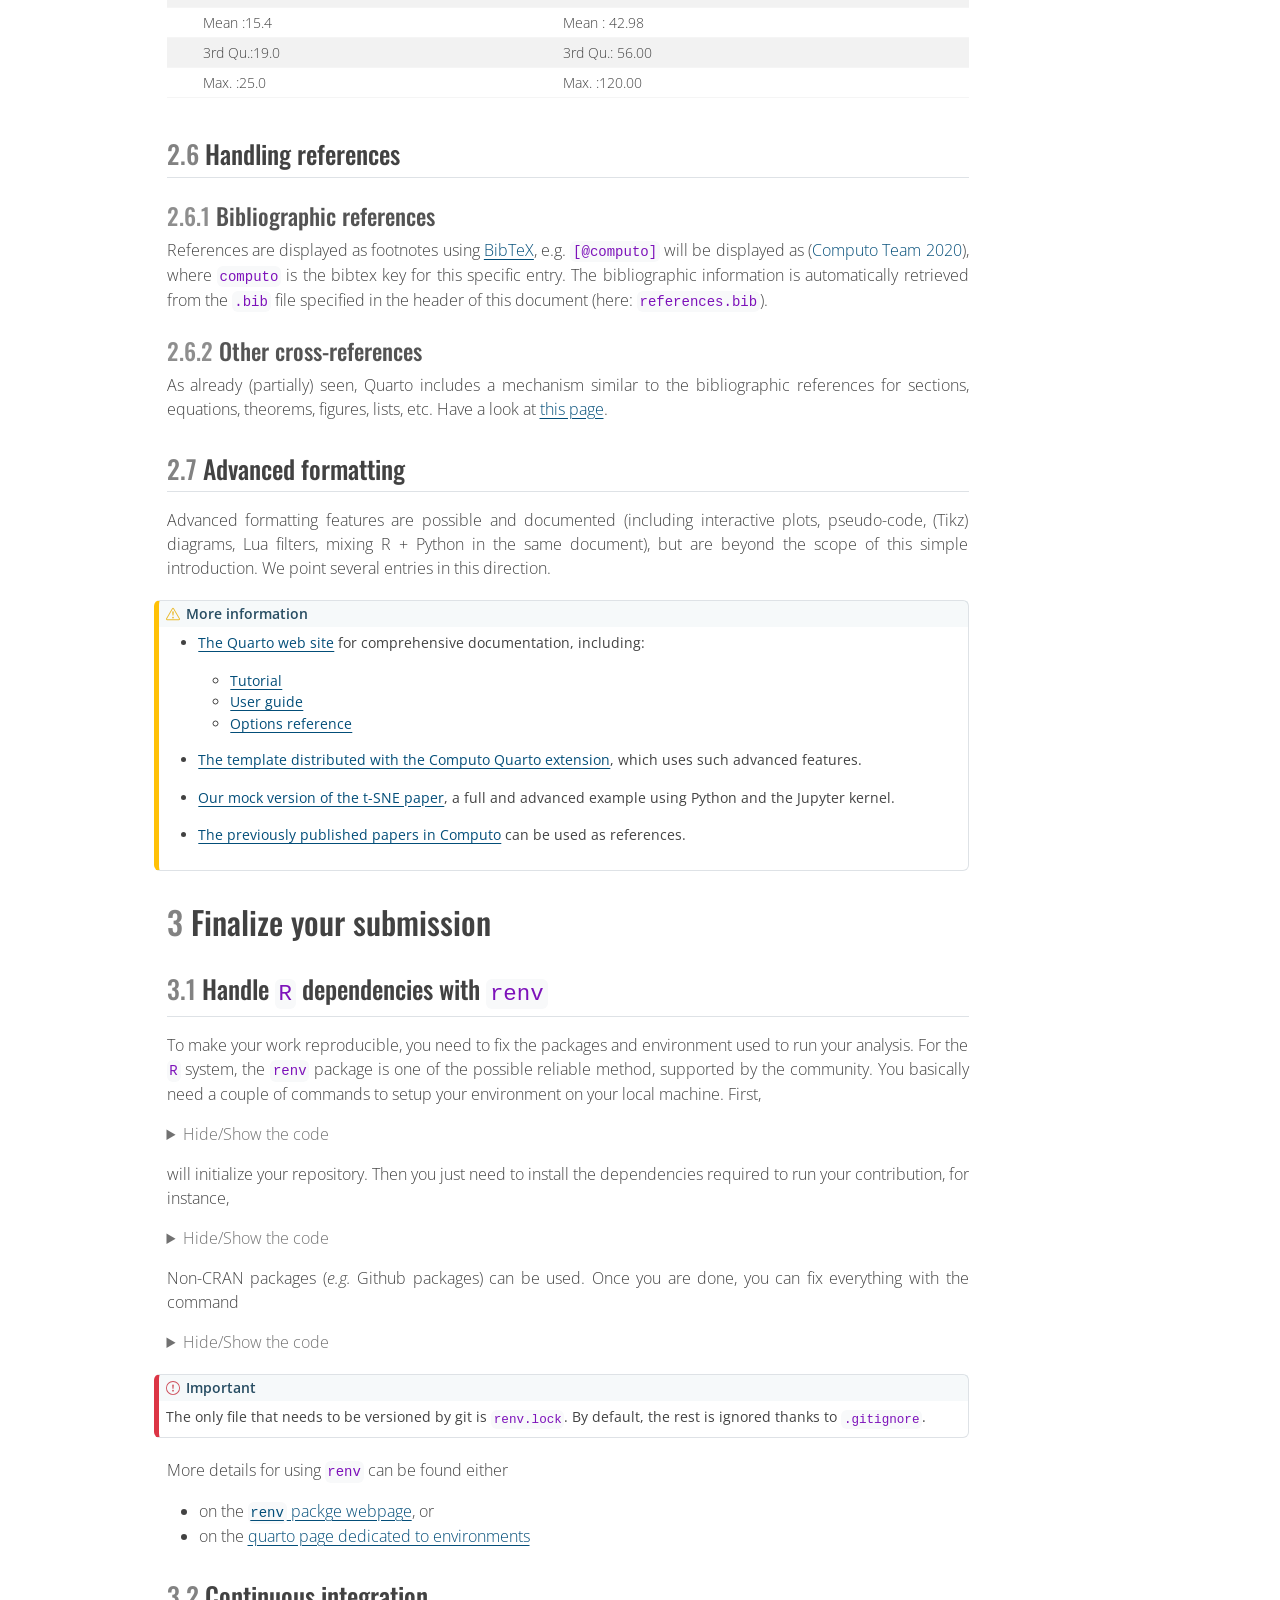
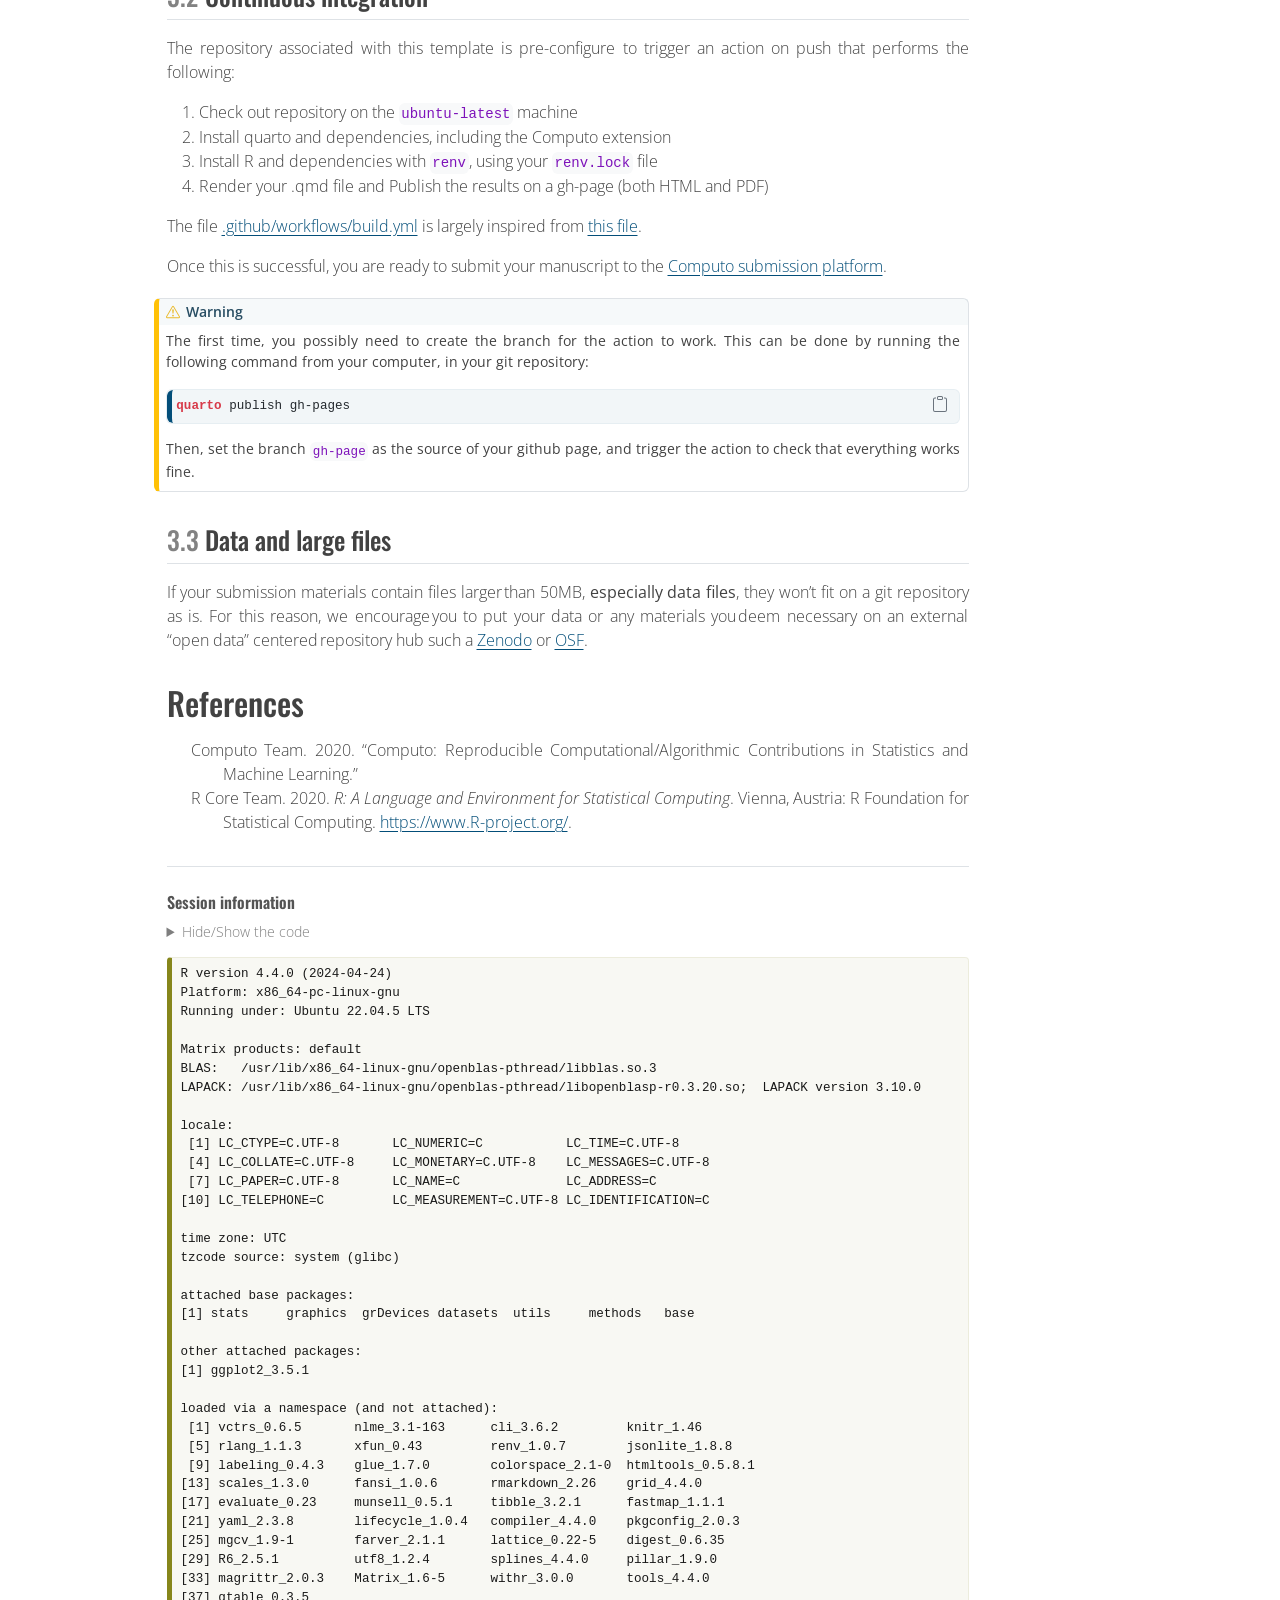
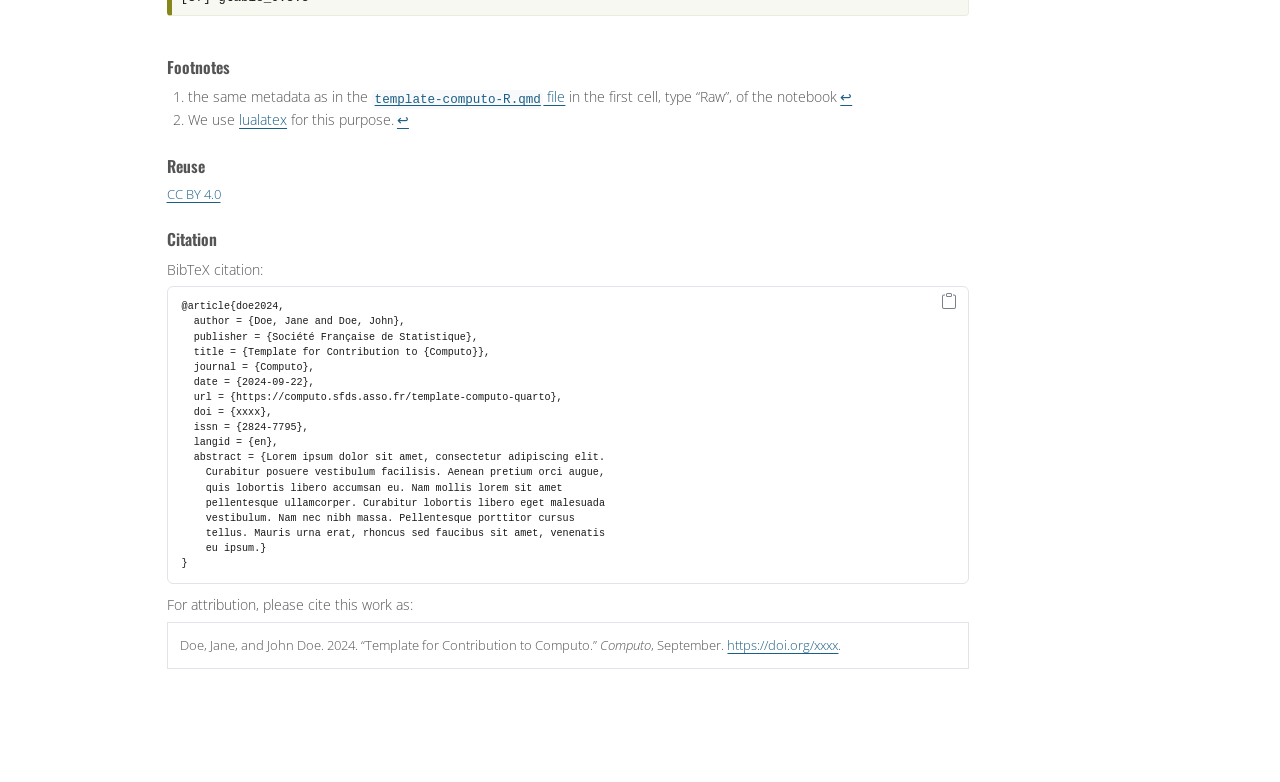
==== commit fa7f080f: "Built site for gh-pages" ====
--- a/template-computo-R.html
+++ b/template-computo-R.html
@@ -2,13 +2,13 @@
 <html xmlns="http://www.w3.org/1999/xhtml" lang="en" xml:lang="en"><head>
 
 <meta charset="utf-8">
-<meta name="generator" content="quarto-1.6.9">
+<meta name="generator" content="quarto-1.6.11">
 
 <meta name="viewport" content="width=device-width, initial-scale=1.0, user-scalable=yes">
 
 <meta name="author" content="Jane Doe">
 <meta name="author" content="John Doe">
-<meta name="dcterms.date" content="2024-09-15">
+<meta name="dcterms.date" content="2024-09-22">
 <meta name="keywords" content="key1, key2, key3">
 <meta name="description" content="This document provides a template based on the quarto system for contributions to Computo, using the quarto journal extension, the knitr kernel (R user) and renv to set-up the dependencies.">
 
@@ -91,7 +91,7 @@
 <link href="template-computo-R_files/libs/quarto-html/quarto-syntax-highlighting-3d3a3f531f1be4526fdd4068b34a2ee6.css" rel="stylesheet" id="quarto-text-highlighting-styles">
 <script src="template-computo-R_files/libs/bootstrap/bootstrap.min.js"></script>
 <link href="template-computo-R_files/libs/bootstrap/bootstrap-icons.css" rel="stylesheet">
-<link href="template-computo-R_files/libs/bootstrap/bootstrap-8da51ca8572dc5806ece837cbf3ac82b.min.css" rel="stylesheet" append-hash="true" id="quarto-bootstrap" data-mode="light">
+<link href="template-computo-R_files/libs/bootstrap/bootstrap-084f6fe58411471778637caad43228b8.min.css" rel="stylesheet" append-hash="true" id="quarto-bootstrap" data-mode="light">
 <style>
 
       .quarto-title-block .quarto-title-banner h1,
@@ -210,14 +210,14 @@
       <div>
       <div class="quarto-title-meta-heading">Published</div>
       <div class="quarto-title-meta-contents">
-        <p class="date">September 15, 2024</p>
+        <p class="date">September 22, 2024</p>
       </div>
     </div>
                                     
       <div>
       <div class="quarto-title-meta-heading">Modified</div>
       <div class="quarto-title-meta-contents">
-        <p class="date-modified">September 15, 2024</p>
+        <p class="date-modified">September 22, 2024</p>
       </div>
     </div>
       
@@ -662,7 +662,7 @@
 <div class="cell-output cell-output-stdout">
 <pre><code>R version 4.4.0 (2024-04-24)
 Platform: x86_64-pc-linux-gnu
-Running under: Ubuntu 22.04.4 LTS
+Running under: Ubuntu 22.04.5 LTS
 
 Matrix products: default
 BLAS:   /usr/lib/x86_64-linux-gnu/openblas-pthread/libblas.so.3 
@@ -709,7 +709,7 @@
   publisher = {Société Française de Statistique},
   title = {Template for Contribution to {Computo}},
   journal = {Computo},
-  date = {2024-09-15},
+  date = {2024-09-22},
   url = {https://computo.sfds.asso.fr/template-computo-quarto},
   doi = {xxxx},
   issn = {2824-7795},
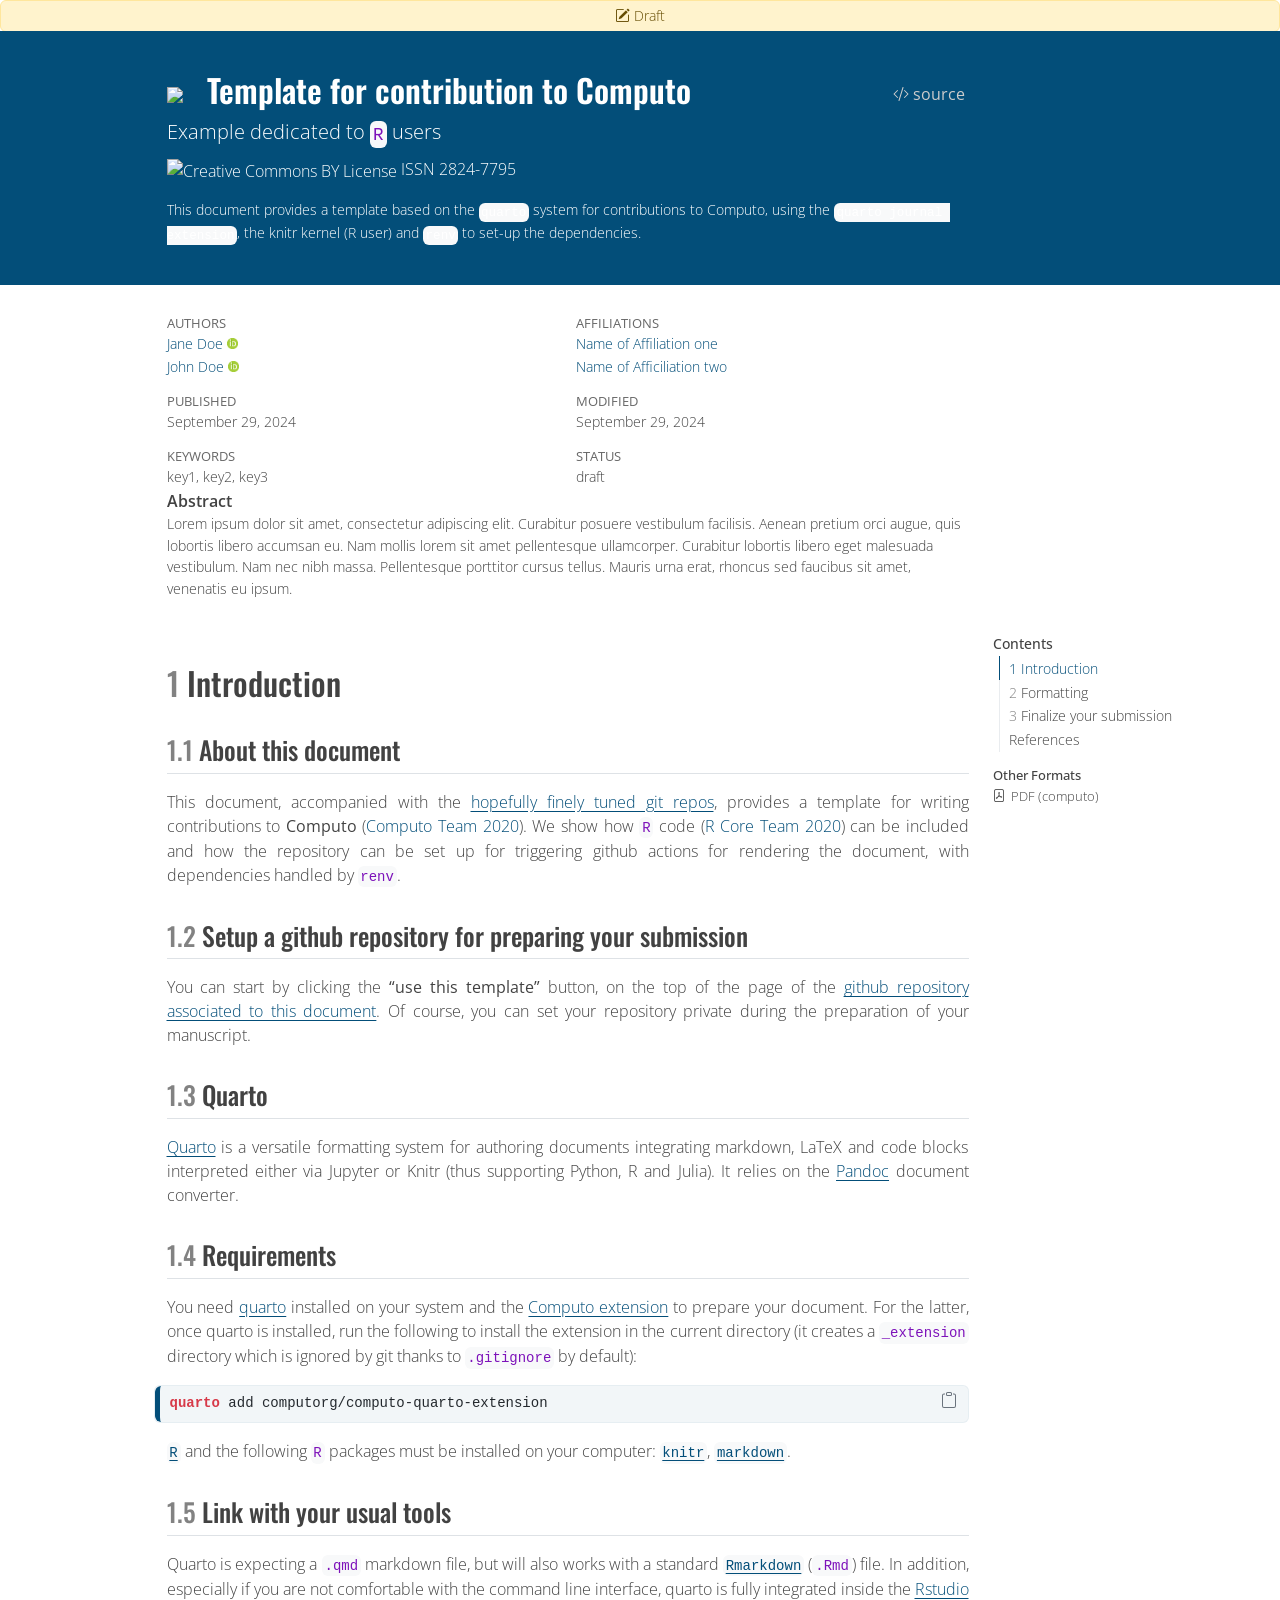
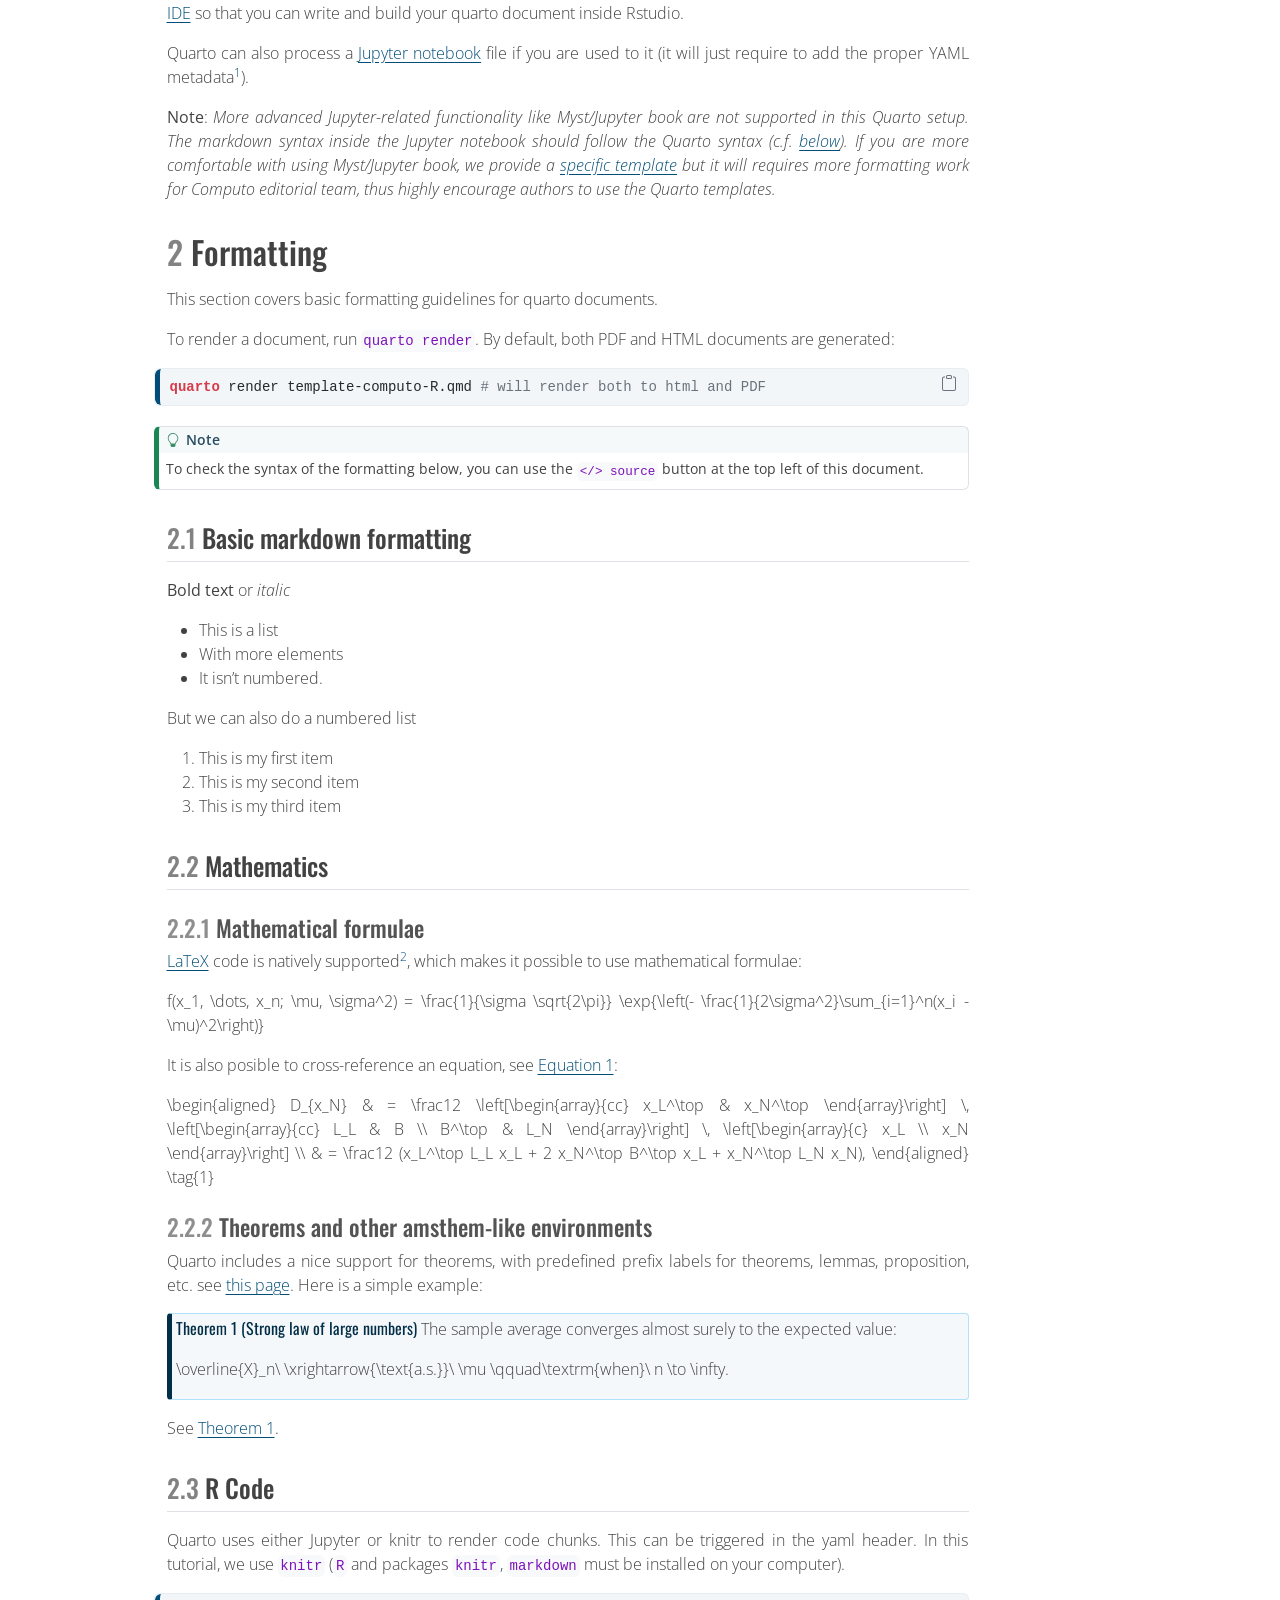
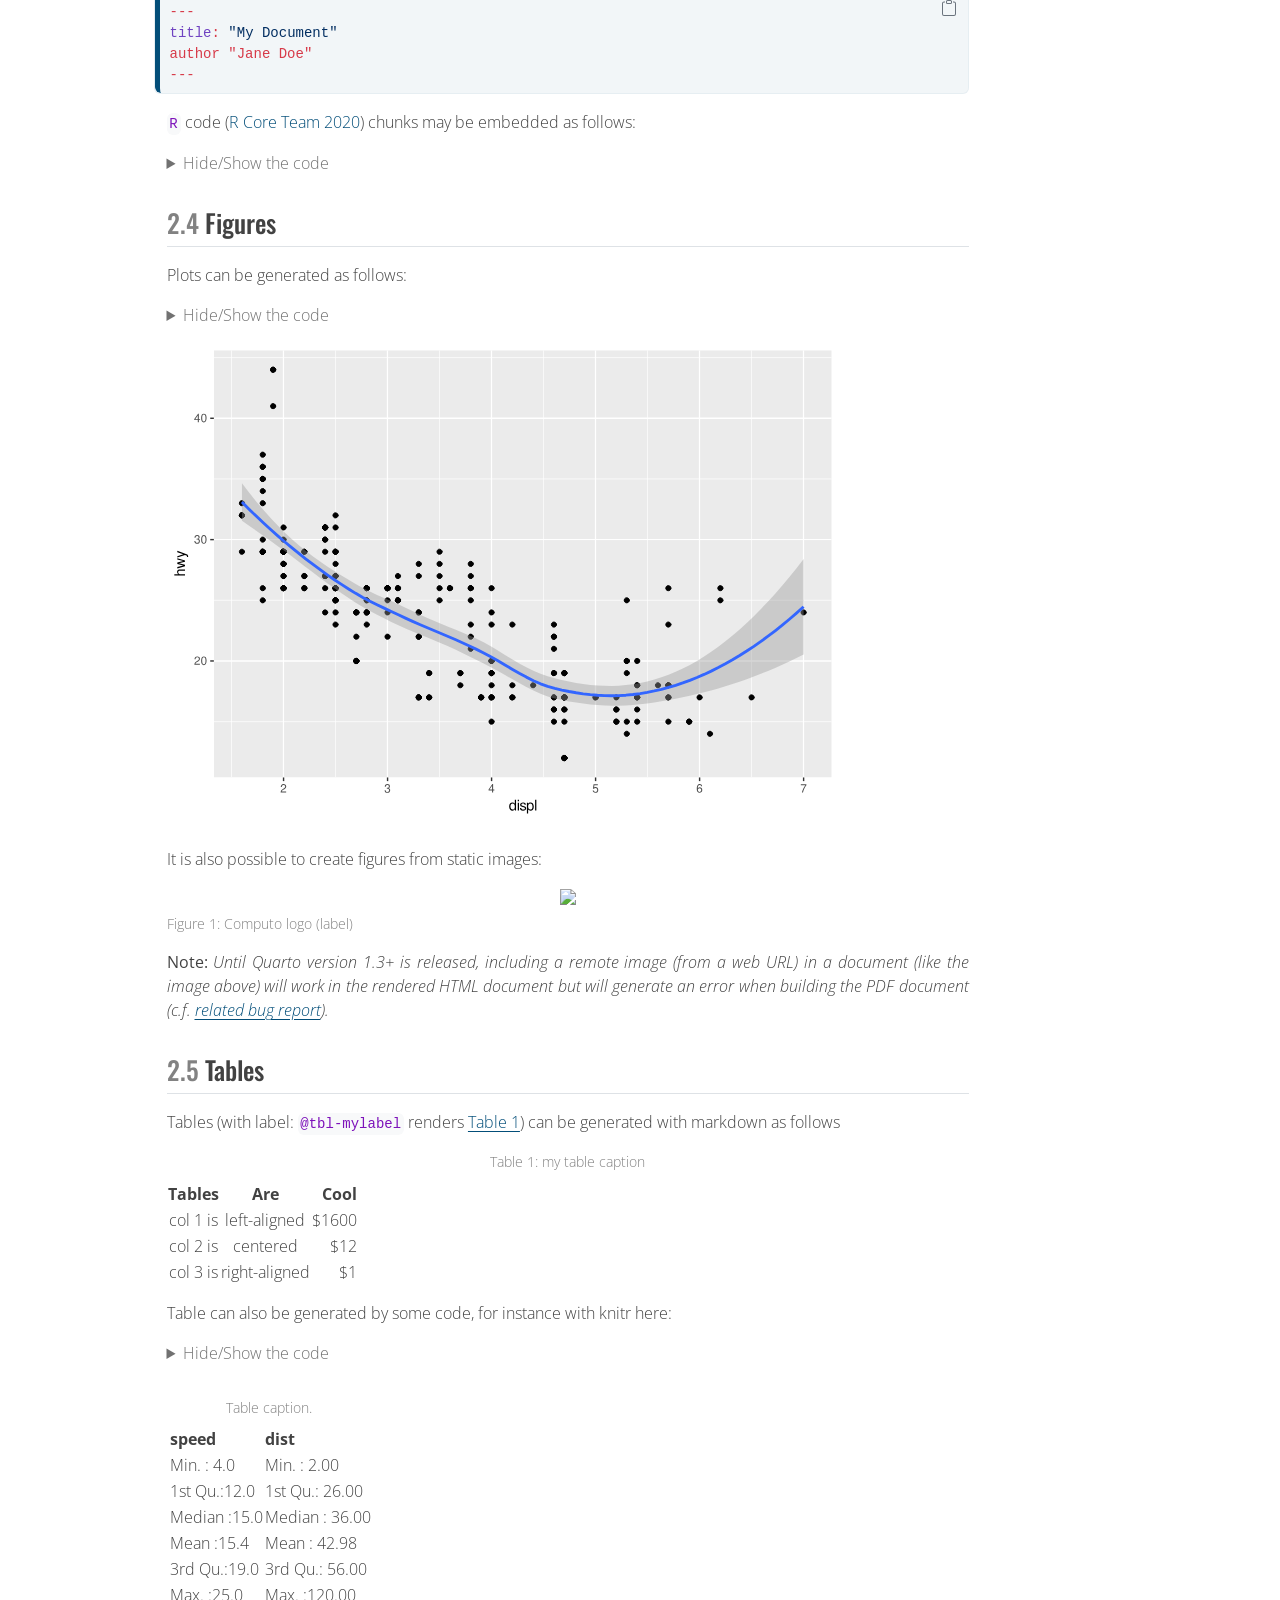
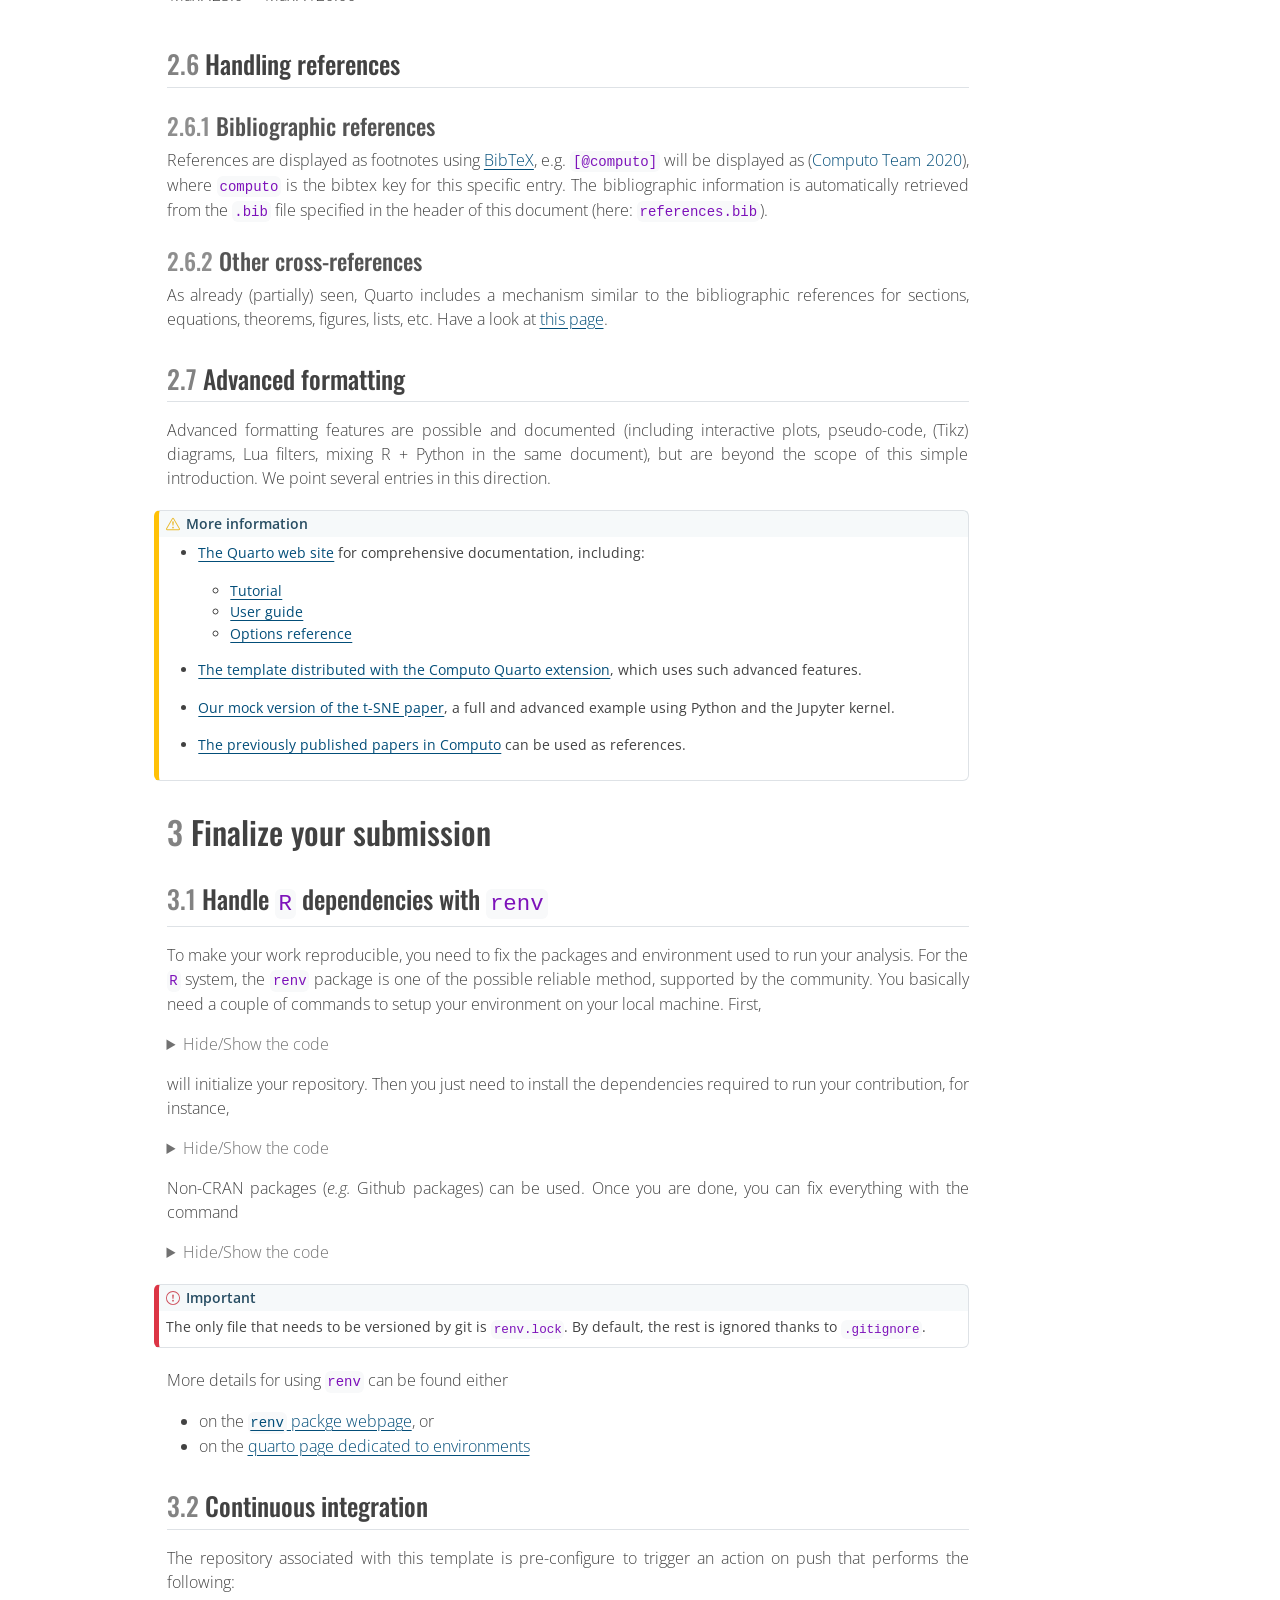
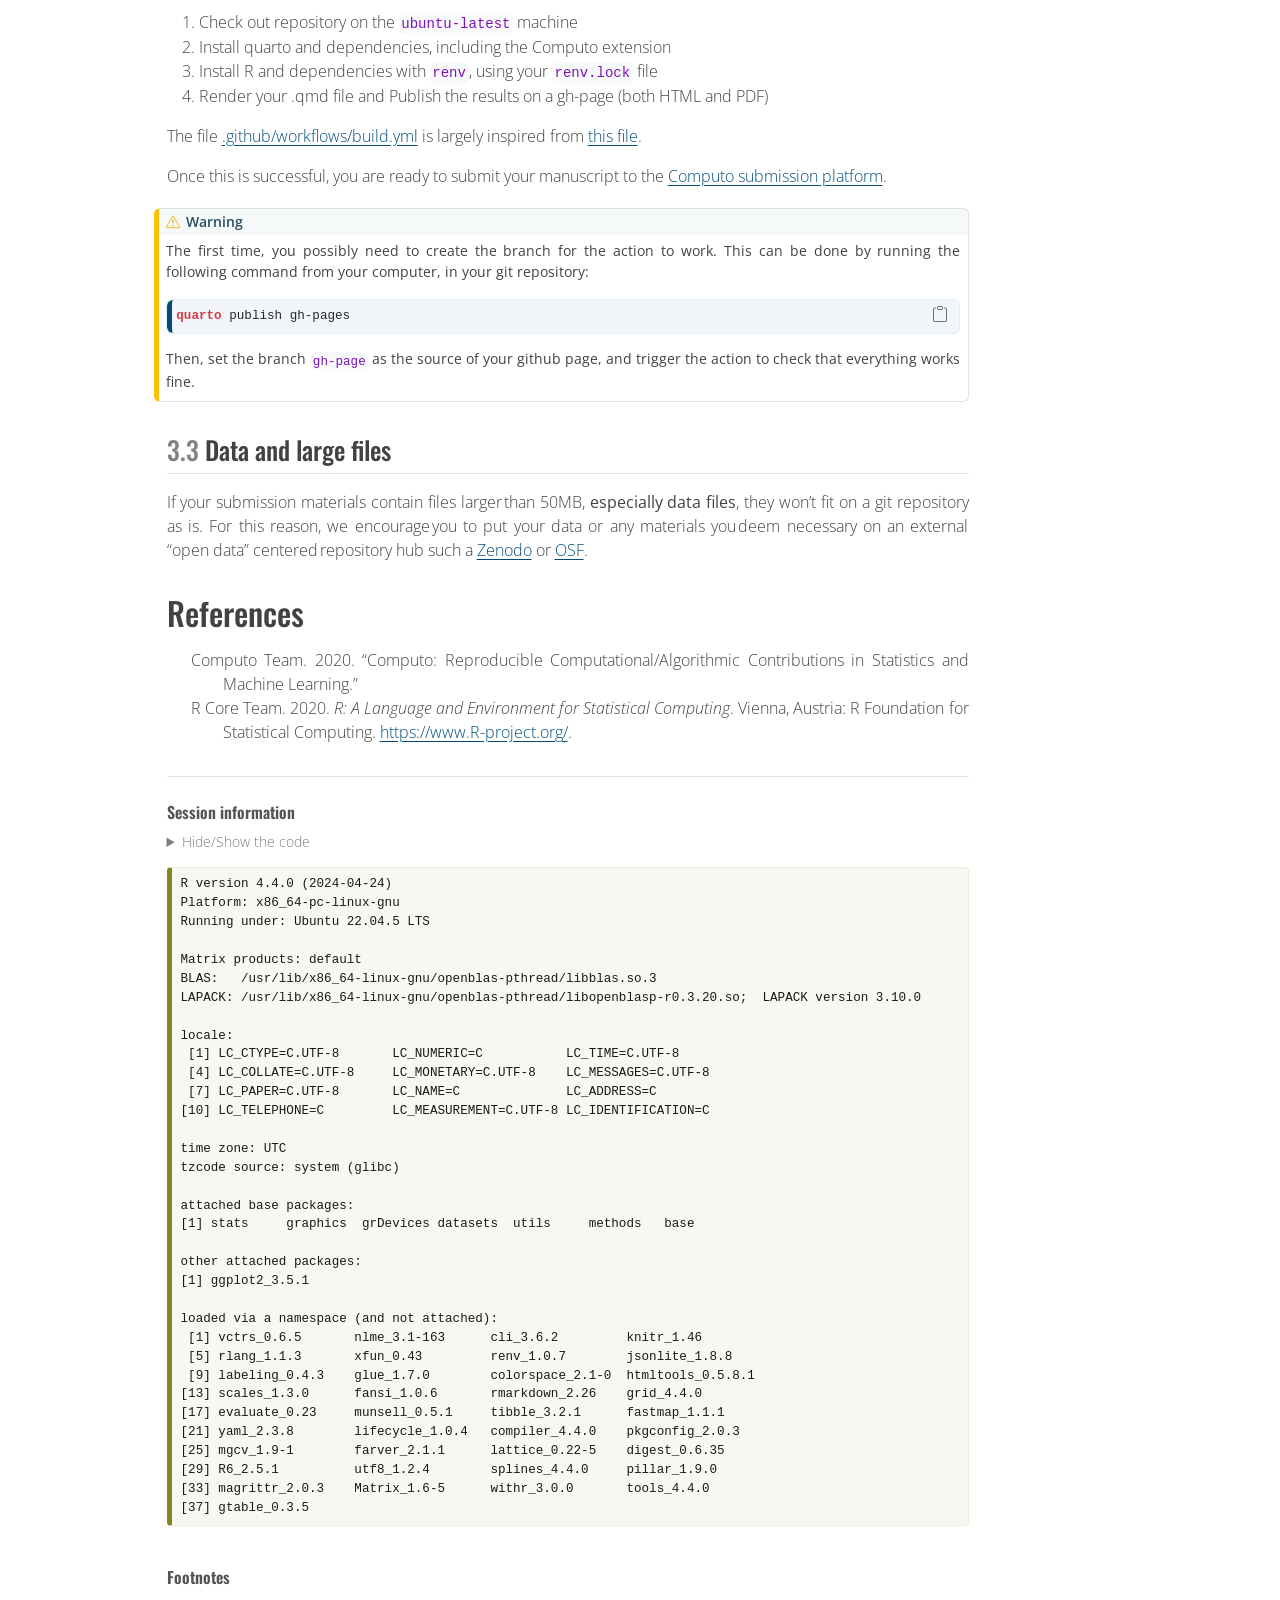
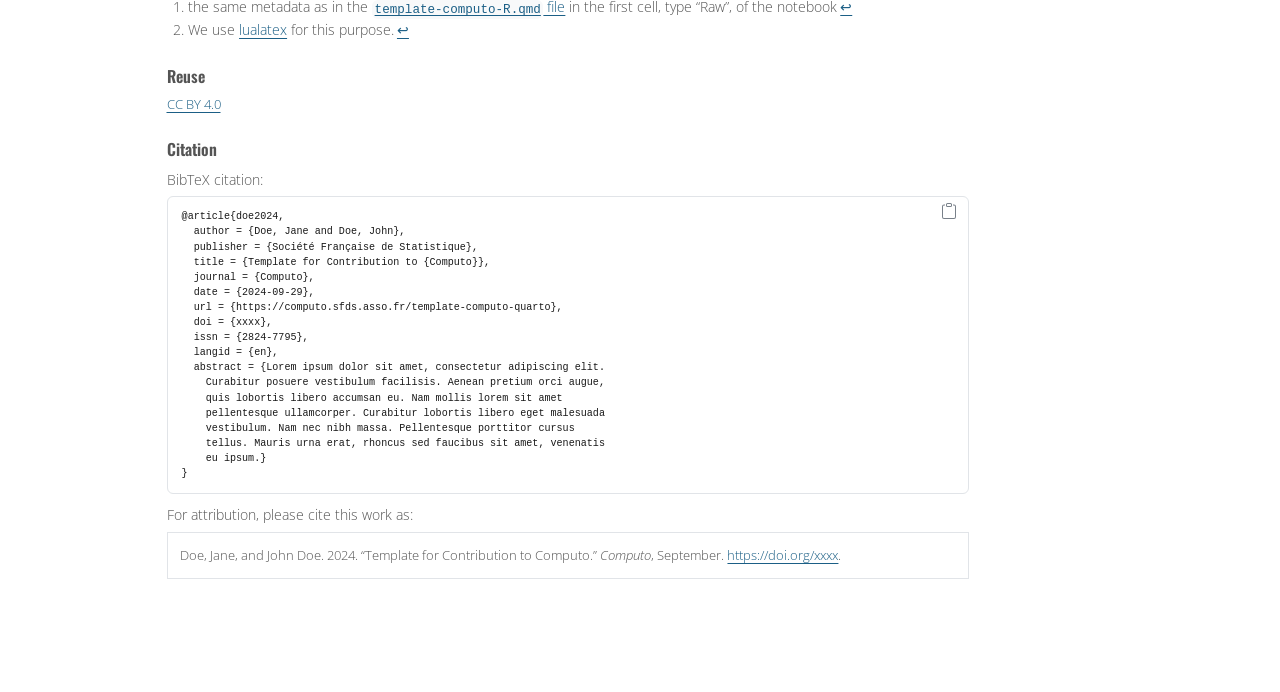
==== commit 4b9d343c: "Built site for gh-pages" ====
--- a/template-computo-R.html
+++ b/template-computo-R.html
@@ -2,13 +2,13 @@
 <html xmlns="http://www.w3.org/1999/xhtml" lang="en" xml:lang="en"><head>
 
 <meta charset="utf-8">
-<meta name="generator" content="quarto-1.6.11">
+<meta name="generator" content="quarto-1.6.15">
 
 <meta name="viewport" content="width=device-width, initial-scale=1.0, user-scalable=yes">
 
 <meta name="author" content="Jane Doe">
 <meta name="author" content="John Doe">
-<meta name="dcterms.date" content="2024-09-22">
+<meta name="dcterms.date" content="2024-09-29">
 <meta name="keywords" content="key1, key2, key3">
 <meta name="description" content="This document provides a template based on the quarto system for contributions to Computo, using the quarto journal extension, the knitr kernel (R user) and renv to set-up the dependencies.">
 
@@ -88,10 +88,10 @@
 <script src="template-computo-R_files/libs/quarto-html/tippy.umd.min.js"></script>
 <script src="template-computo-R_files/libs/quarto-html/anchor.min.js"></script>
 <link href="template-computo-R_files/libs/quarto-html/tippy.css" rel="stylesheet">
-<link href="template-computo-R_files/libs/quarto-html/quarto-syntax-highlighting-3d3a3f531f1be4526fdd4068b34a2ee6.css" rel="stylesheet" id="quarto-text-highlighting-styles">
+<link href="template-computo-R_files/libs/quarto-html/quarto-syntax-highlighting-6f7931aacaeb22aa467d6667c6f1725d.css" rel="stylesheet" id="quarto-text-highlighting-styles">
 <script src="template-computo-R_files/libs/bootstrap/bootstrap.min.js"></script>
 <link href="template-computo-R_files/libs/bootstrap/bootstrap-icons.css" rel="stylesheet">
-<link href="template-computo-R_files/libs/bootstrap/bootstrap-084f6fe58411471778637caad43228b8.min.css" rel="stylesheet" append-hash="true" id="quarto-bootstrap" data-mode="light">
+<link href="template-computo-R_files/libs/bootstrap/bootstrap-b5255278e755812c7170897e31def730.min.css" rel="stylesheet" append-hash="true" id="quarto-bootstrap" data-mode="light">
 <style>
 
       .quarto-title-block .quarto-title-banner h1,
@@ -210,14 +210,14 @@
       <div>
       <div class="quarto-title-meta-heading">Published</div>
       <div class="quarto-title-meta-contents">
-        <p class="date">September 22, 2024</p>
+        <p class="date">September 29, 2024</p>
       </div>
     </div>
                                     
       <div>
       <div class="quarto-title-meta-heading">Modified</div>
       <div class="quarto-title-meta-contents">
-        <p class="date-modified">September 22, 2024</p>
+        <p class="date-modified">September 29, 2024</p>
       </div>
     </div>
       
@@ -442,26 +442,26 @@
 Table&nbsp;1: my table caption
 </figcaption>
 <div aria-describedby="tbl-mylabel-caption-0ceaefa1-69ba-4598-a22c-09a6ac19f8ca">
-<table class="caption-top table">
+<table class="caption-top">
 <thead>
-<tr class="header">
+<tr>
 <th>Tables</th>
 <th style="text-align: center;">Are</th>
 <th style="text-align: right;">Cool</th>
 </tr>
 </thead>
 <tbody>
-<tr class="odd">
+<tr>
 <td>col 1 is</td>
 <td style="text-align: center;">left-aligned</td>
 <td style="text-align: right;">$1600</td>
 </tr>
-<tr class="even">
+<tr>
 <td>col 2 is</td>
 <td style="text-align: center;">centered</td>
 <td style="text-align: right;">$12</td>
 </tr>
-<tr class="odd">
+<tr>
 <td>col 3 is</td>
 <td style="text-align: center;">right-aligned</td>
 <td style="text-align: right;">$1</td>
@@ -478,42 +478,42 @@
 <div class="sourceCode cell-code" id="cb6"><pre class="sourceCode r code-with-copy"><code class="sourceCode r"><span id="cb6-1"><a href="#cb6-1" aria-hidden="true" tabindex="-1"></a>knitr<span class="sc">::</span><span class="fu">kable</span>(<span class="fu">summary</span>(cars), <span class="at">caption =</span> <span class="st">"Table caption."</span>)</span></code><button title="Copy to Clipboard" class="code-copy-button"><i class="bi"></i></button></pre></div>
 </details>
 <div class="cell-output-display">
-<table class="caption-top table table-sm table-striped small">
+<table class="caption-top">
 <caption>Table caption.</caption>
 <thead>
-<tr class="header">
+<tr>
 <th style="text-align: left;"></th>
 <th style="text-align: left;">speed</th>
 <th style="text-align: left;">dist</th>
 </tr>
 </thead>
 <tbody>
-<tr class="odd">
+<tr>
 <td style="text-align: left;"></td>
 <td style="text-align: left;">Min. : 4.0</td>
 <td style="text-align: left;">Min. : 2.00</td>
 </tr>
-<tr class="even">
+<tr>
 <td style="text-align: left;"></td>
 <td style="text-align: left;">1st Qu.:12.0</td>
 <td style="text-align: left;">1st Qu.: 26.00</td>
 </tr>
-<tr class="odd">
+<tr>
 <td style="text-align: left;"></td>
 <td style="text-align: left;">Median :15.0</td>
 <td style="text-align: left;">Median : 36.00</td>
 </tr>
-<tr class="even">
+<tr>
 <td style="text-align: left;"></td>
 <td style="text-align: left;">Mean :15.4</td>
 <td style="text-align: left;">Mean : 42.98</td>
 </tr>
-<tr class="odd">
+<tr>
 <td style="text-align: left;"></td>
 <td style="text-align: left;">3rd Qu.:19.0</td>
 <td style="text-align: left;">3rd Qu.: 56.00</td>
 </tr>
-<tr class="even">
+<tr>
 <td style="text-align: left;"></td>
 <td style="text-align: left;">Max. :25.0</td>
 <td style="text-align: left;">Max. :120.00</td>
@@ -709,7 +709,7 @@
   publisher = {Société Française de Statistique},
   title = {Template for Contribution to {Computo}},
   journal = {Computo},
-  date = {2024-09-22},
+  date = {2024-09-29},
   url = {https://computo.sfds.asso.fr/template-computo-quarto},
   doi = {xxxx},
   issn = {2824-7795},
--- a/template-computo-R_files/libs/quarto-html/quarto-syntax-highlighting-6f7931aacaeb22aa467d6667c6f1725d.css
+++ b/template-computo-R_files/libs/quarto-html/quarto-syntax-highlighting-6f7931aacaeb22aa467d6667c6f1725d.css
@@ -0,0 +1,179 @@
+/* quarto syntax highlight colors */
+:root {
+  --quarto-hl-al-color: #ff5555;
+  --quarto-hl-an-color: #6a737d;
+  --quarto-hl-at-color: #d73a49;
+  --quarto-hl-bn-color: #005cc5;
+  --quarto-hl-bu-color: #d73a49;
+  --quarto-hl-ch-color: #032f62;
+  --quarto-hl-co-color: #6a737d;
+  --quarto-hl-cv-color: #6a737d;
+  --quarto-hl-cn-color: #005cc5;
+  --quarto-hl-cf-color: #d73a49;
+  --quarto-hl-dt-color: #d73a49;
+  --quarto-hl-dv-color: #005cc5;
+  --quarto-hl-do-color: #6a737d;
+  --quarto-hl-er-color: #ff5555;
+  --quarto-hl-ex-color: #d73a49;
+  --quarto-hl-fl-color: #005cc5;
+  --quarto-hl-fu-color: #6f42c1;
+  --quarto-hl-im-color: #032f62;
+  --quarto-hl-in-color: #6a737d;
+  --quarto-hl-kw-color: #d73a49;
+  --quarto-hl-op-color: #24292e;
+  --quarto-hl-pp-color: #d73a49;
+  --quarto-hl-re-color: #6a737d;
+  --quarto-hl-sc-color: #005cc5;
+  --quarto-hl-ss-color: #032f62;
+  --quarto-hl-st-color: #032f62;
+  --quarto-hl-va-color: #e36209;
+  --quarto-hl-vs-color: #032f62;
+  --quarto-hl-wa-color: #ff5555;
+}
+
+/* other quarto variables */
+:root {
+  --quarto-font-monospace: SFMono-Regular, Menlo, Monaco, Consolas, "Liberation Mono", "Courier New", monospace;
+}
+
+code span.al {
+  font-weight: bold;
+  color: #ff5555;
+}
+
+code span.an {
+  color: #6a737d;
+}
+
+code span.at {
+  color: #d73a49;
+}
+
+code span.bn {
+  color: #005cc5;
+}
+
+code span.bu {
+  color: #d73a49;
+}
+
+code span.ch {
+  color: #032f62;
+}
+
+code span.co {
+  color: #6a737d;
+}
+
+code span.cv {
+  color: #6a737d;
+}
+
+code span.cn {
+  color: #005cc5;
+}
+
+code span.cf {
+  color: #d73a49;
+}
+
+code span.dt {
+  color: #d73a49;
+}
+
+code span.dv {
+  color: #005cc5;
+}
+
+code span.do {
+  color: #6a737d;
+}
+
+code span.er {
+  color: #ff5555;
+  text-decoration: underline;
+}
+
+code span.ex {
+  font-weight: bold;
+  color: #d73a49;
+}
+
+code span.fl {
+  color: #005cc5;
+}
+
+code span.fu {
+  color: #6f42c1;
+}
+
+code span.im {
+  color: #032f62;
+}
+
+code span.in {
+  color: #6a737d;
+}
+
+code span.kw {
+  color: #d73a49;
+}
+
+pre > code.sourceCode > span {
+  color: #24292e;
+}
+
+code span {
+  color: #24292e;
+}
+
+code.sourceCode > span {
+  color: #24292e;
+}
+
+div.sourceCode,
+div.sourceCode pre.sourceCode {
+  color: #24292e;
+}
+
+code span.op {
+  color: #24292e;
+}
+
+code span.pp {
+  color: #d73a49;
+}
+
+code span.re {
+  color: #6a737d;
+}
+
+code span.sc {
+  color: #005cc5;
+}
+
+code span.ss {
+  color: #032f62;
+}
+
+code span.st {
+  color: #032f62;
+}
+
+code span.va {
+  color: #e36209;
+}
+
+code span.vs {
+  color: #032f62;
+}
+
+code span.wa {
+  color: #ff5555;
+}
+
+.prevent-inlining {
+  content: "</";
+}
+
+/*# sourceMappingURL=35da5fd4e970676fbd83fa66d69697f1.css.map */
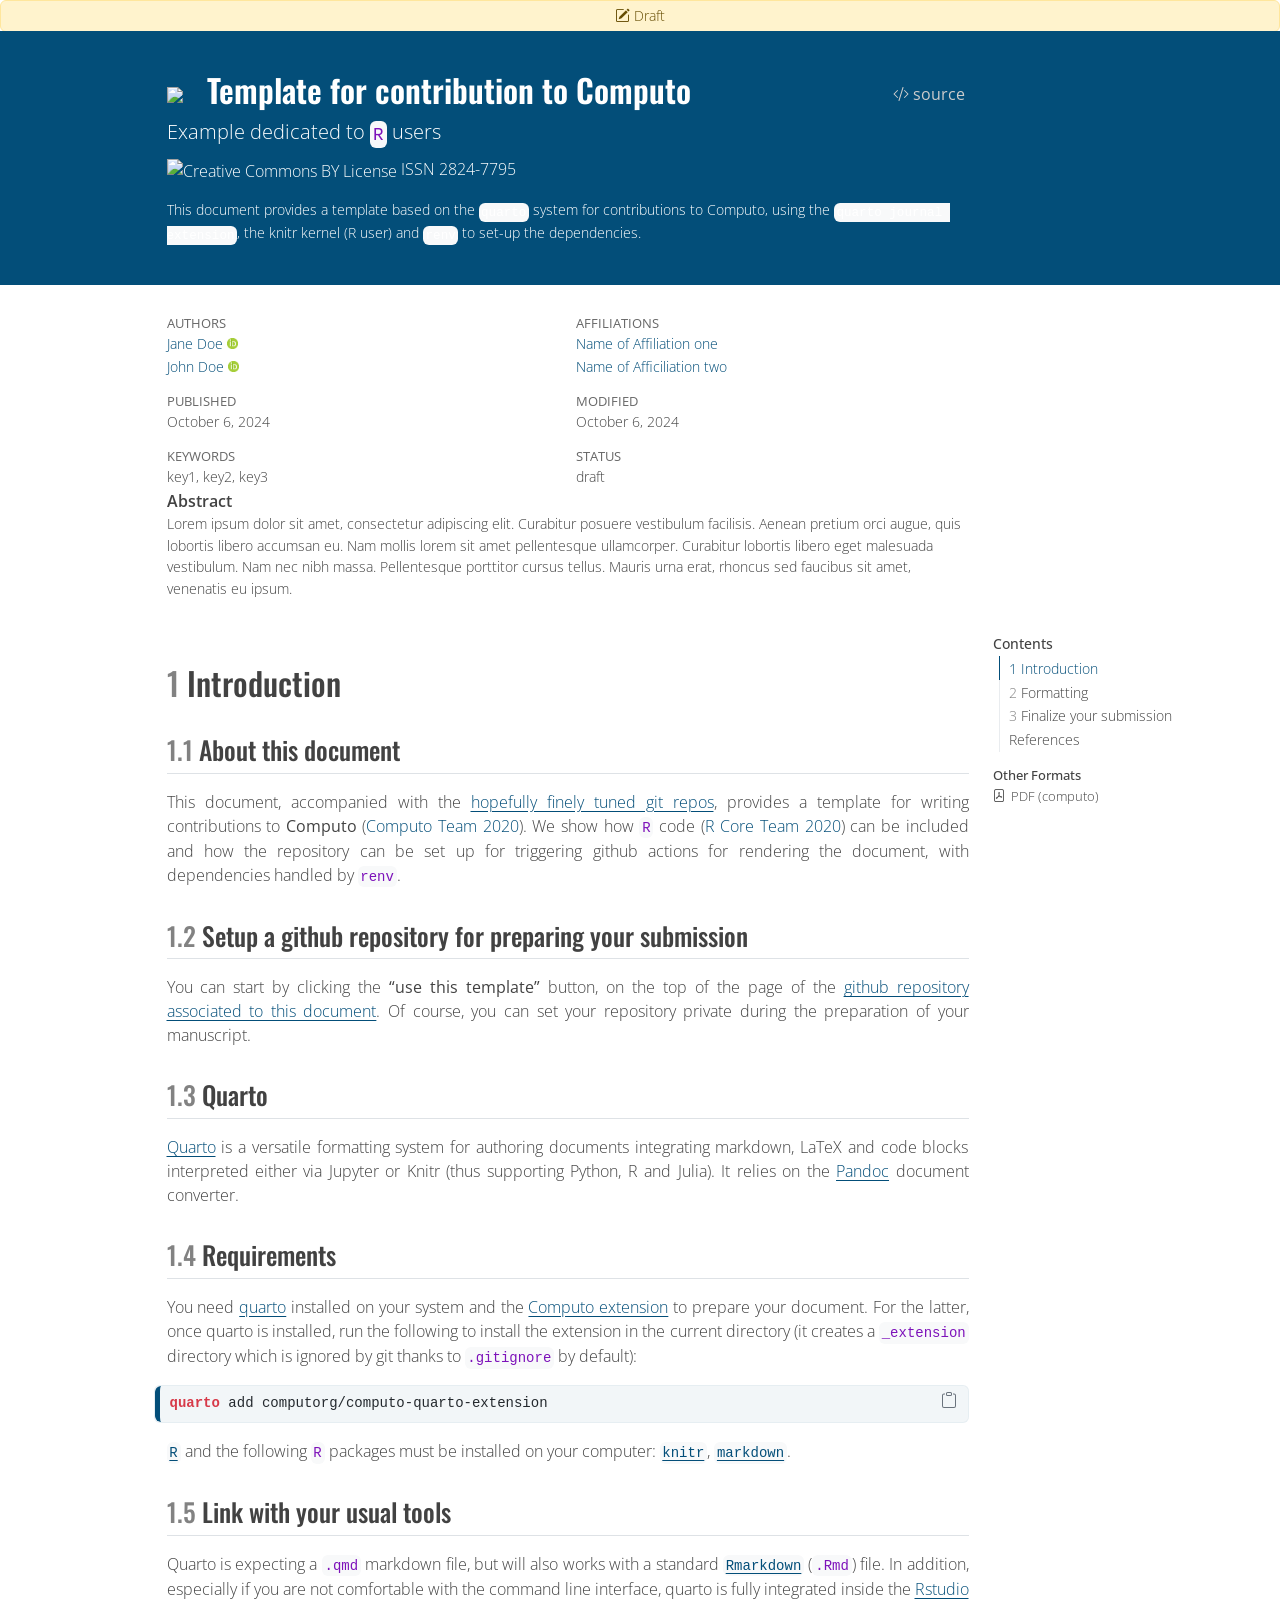
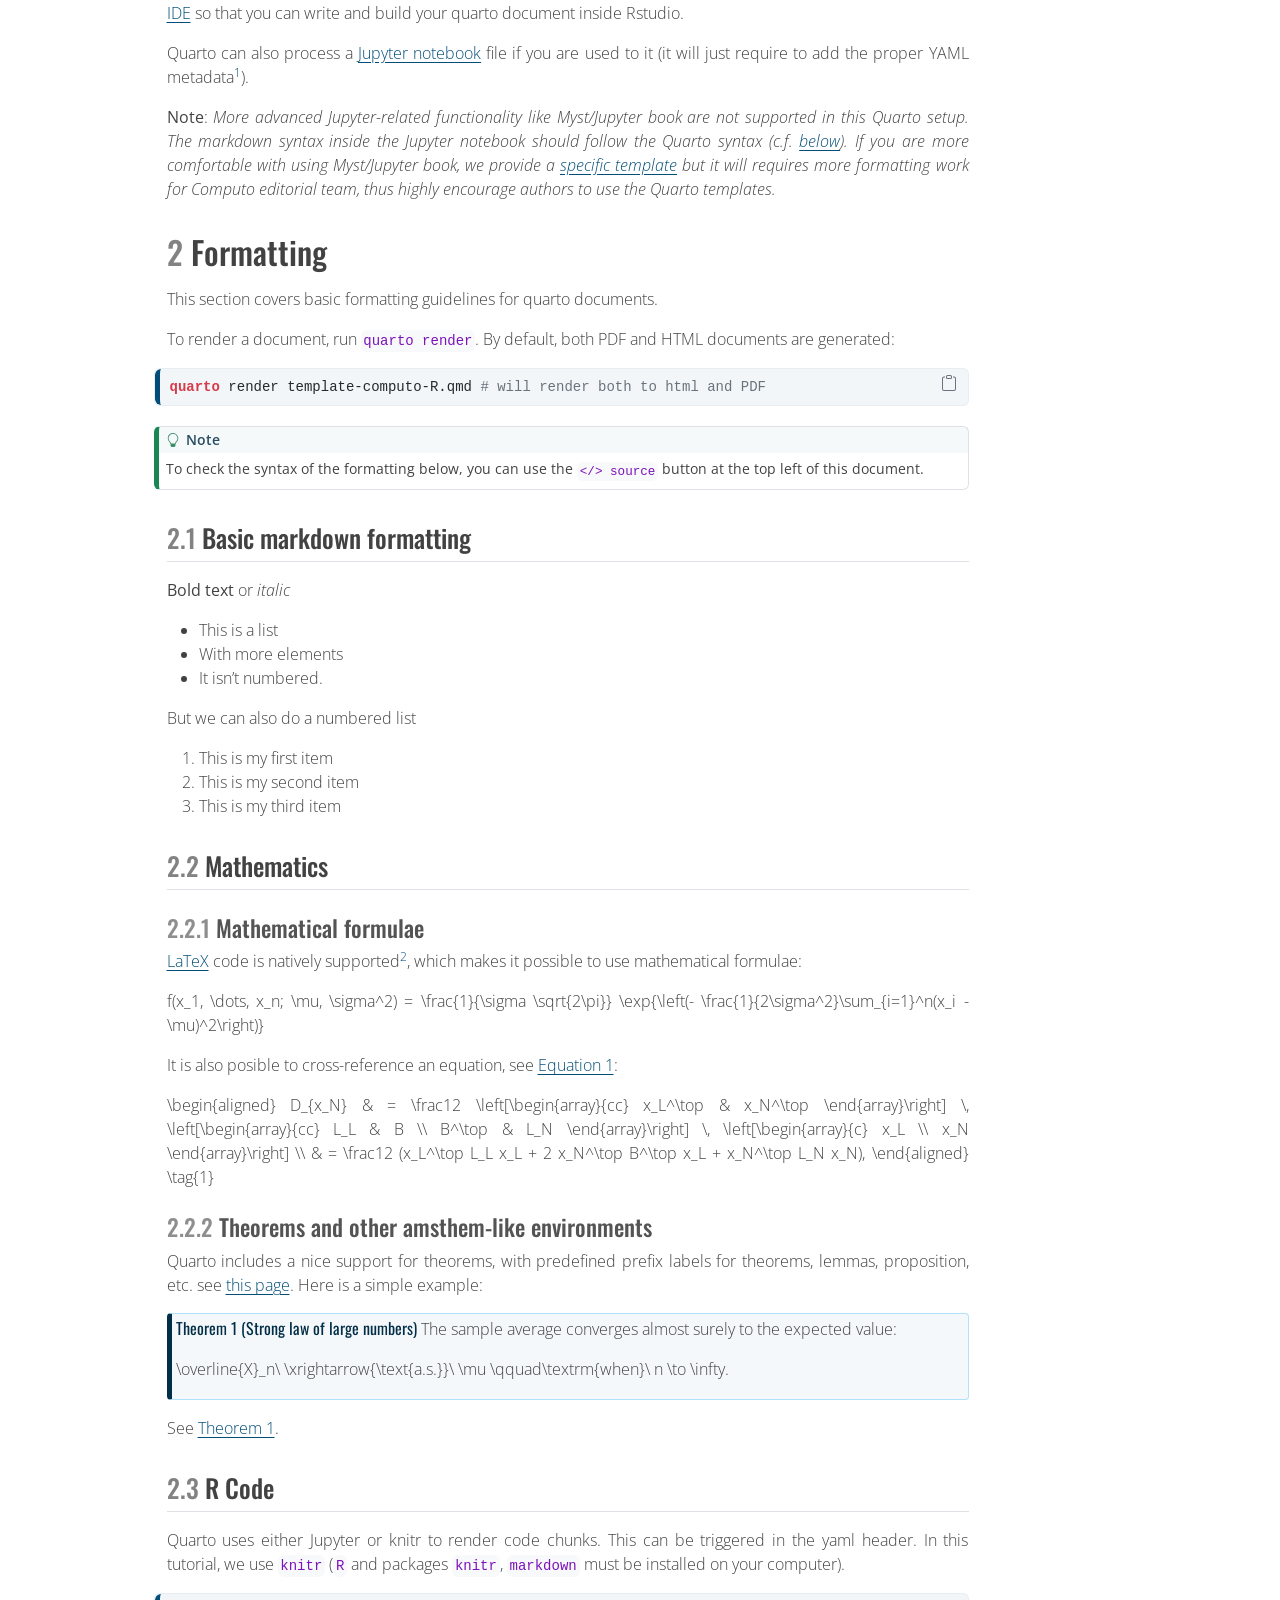
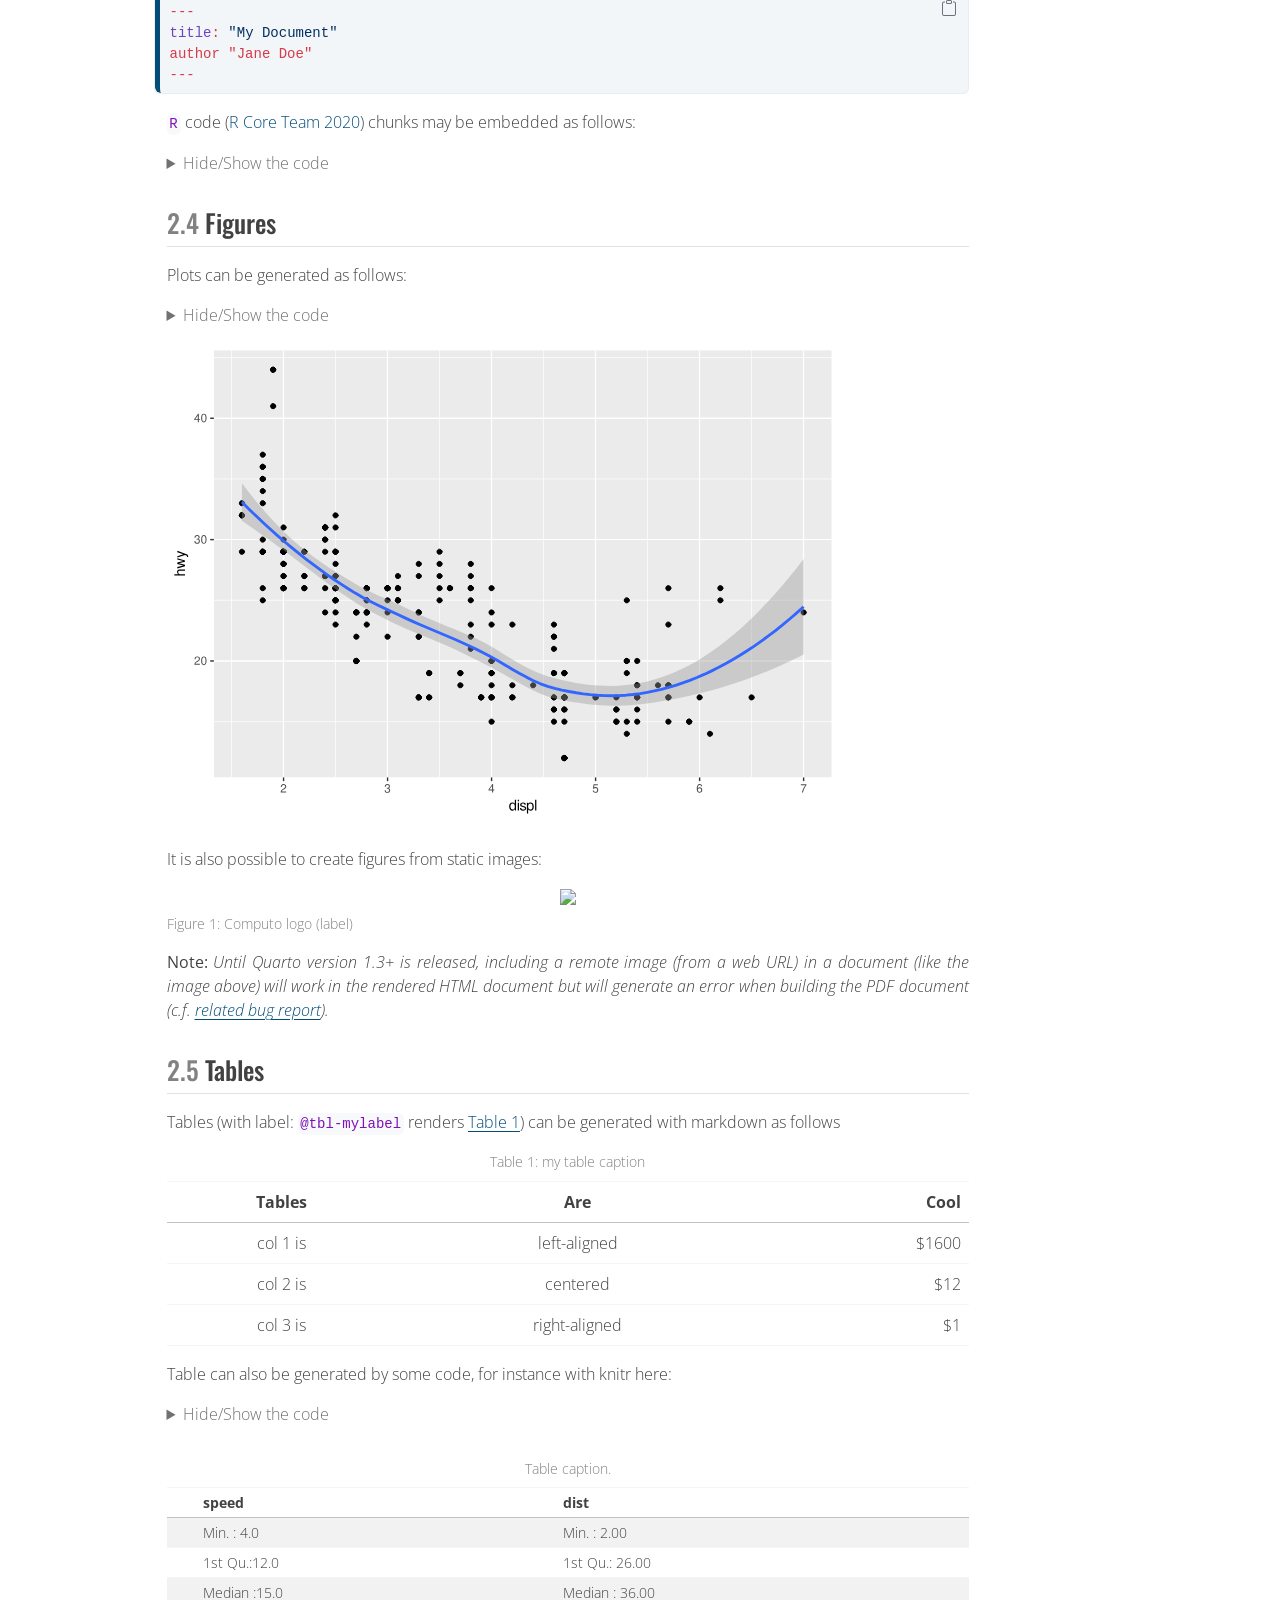
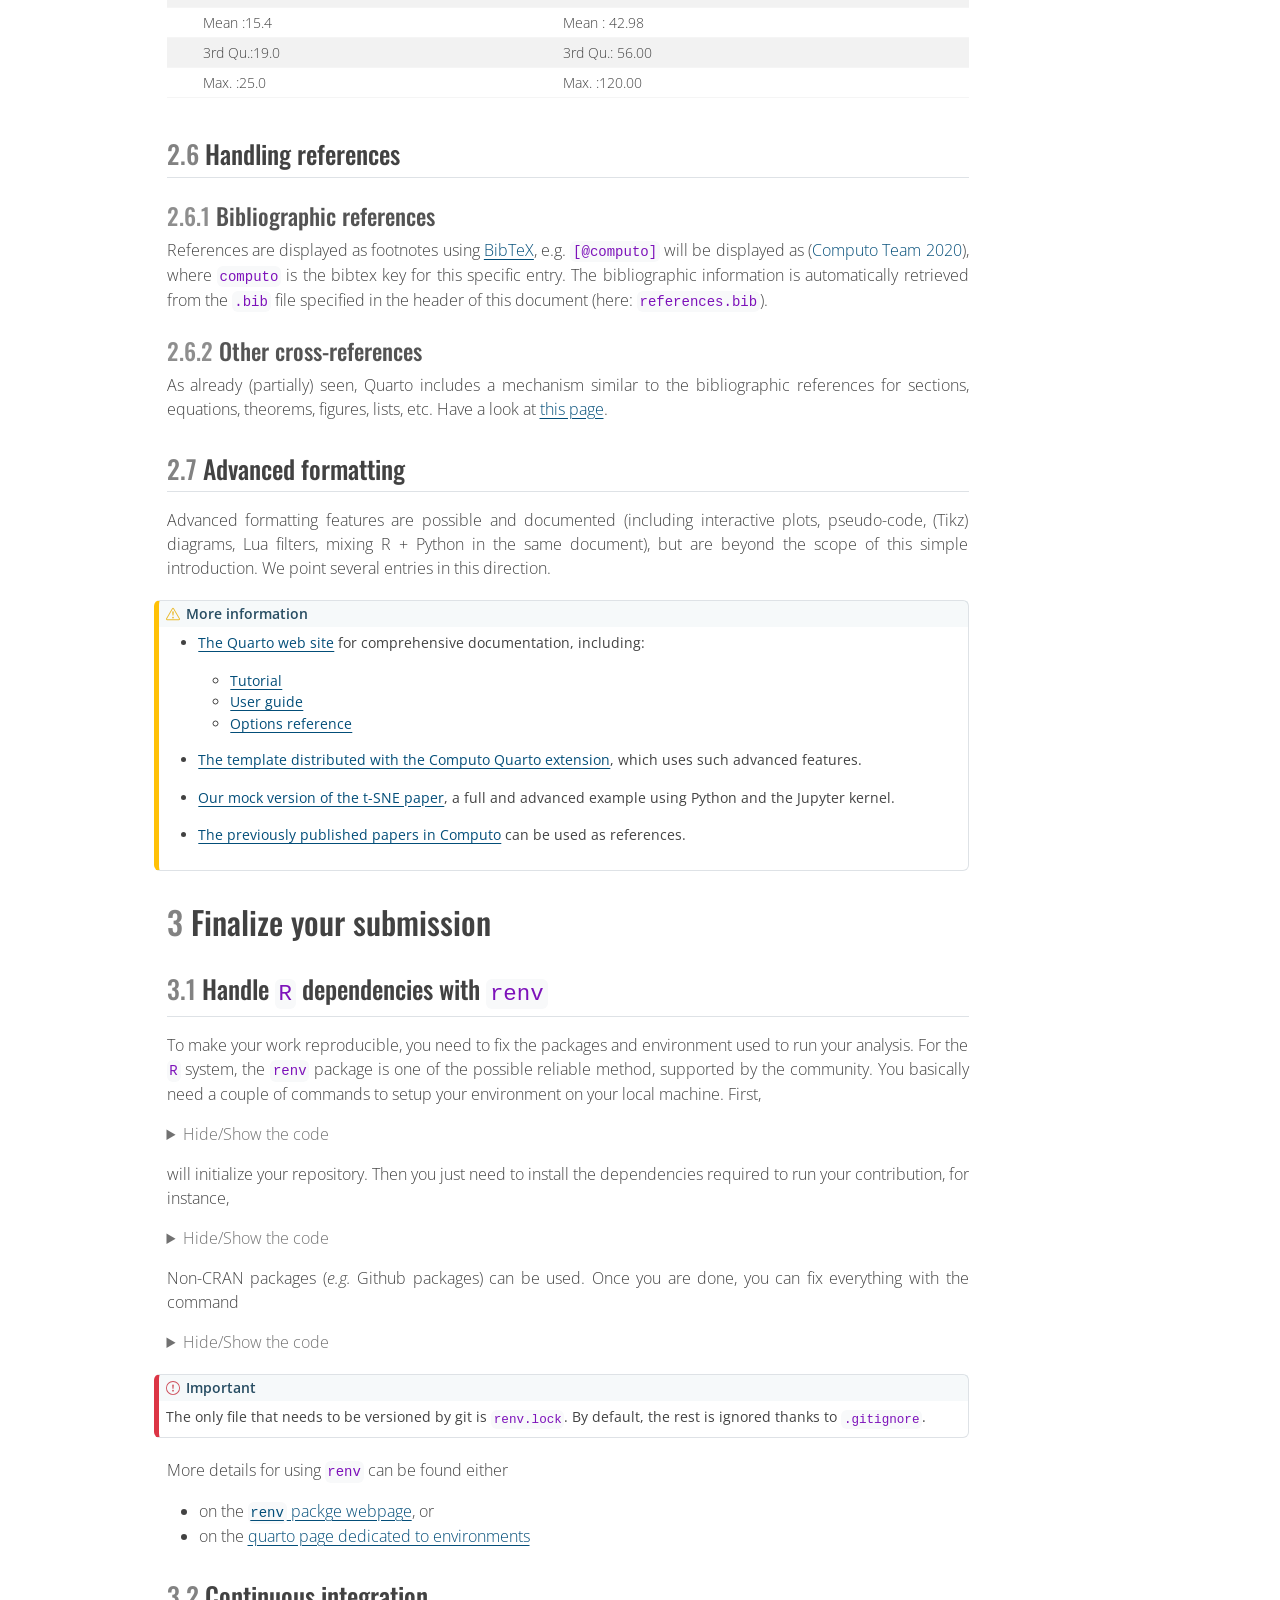
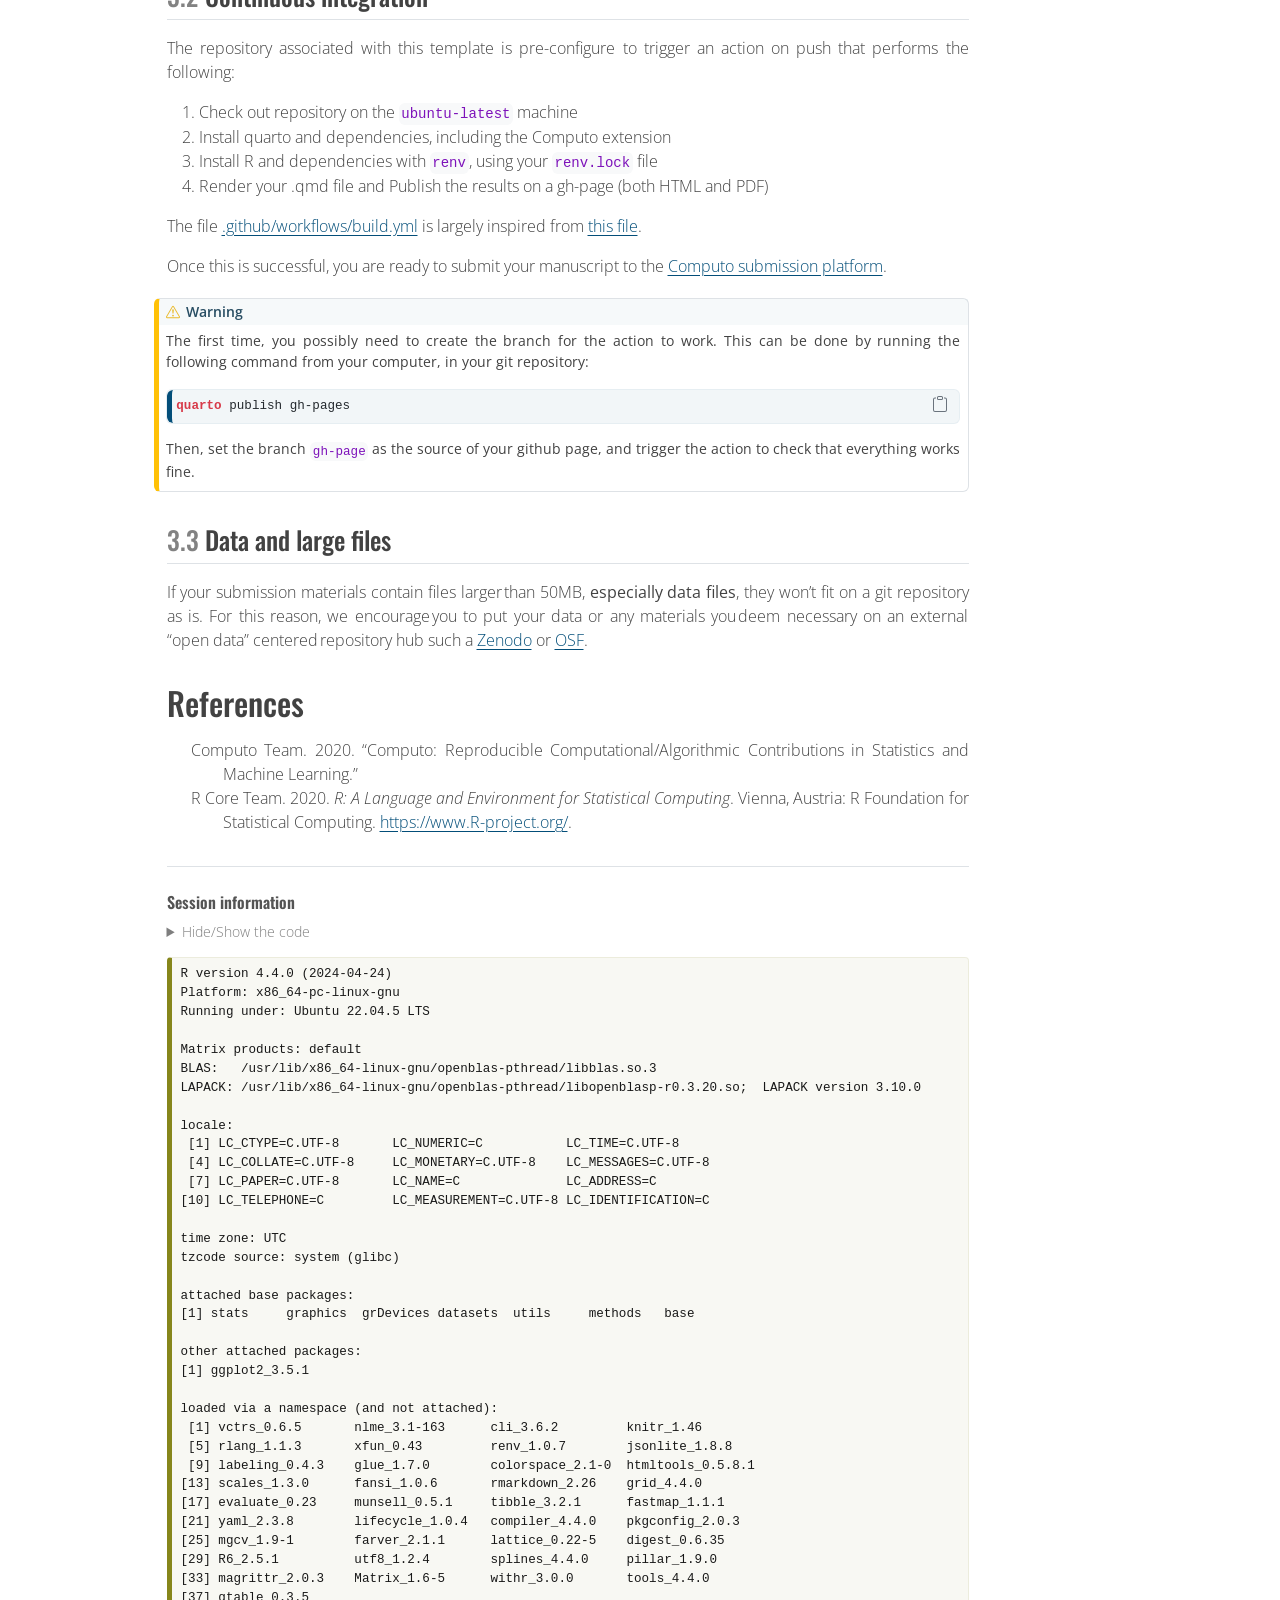
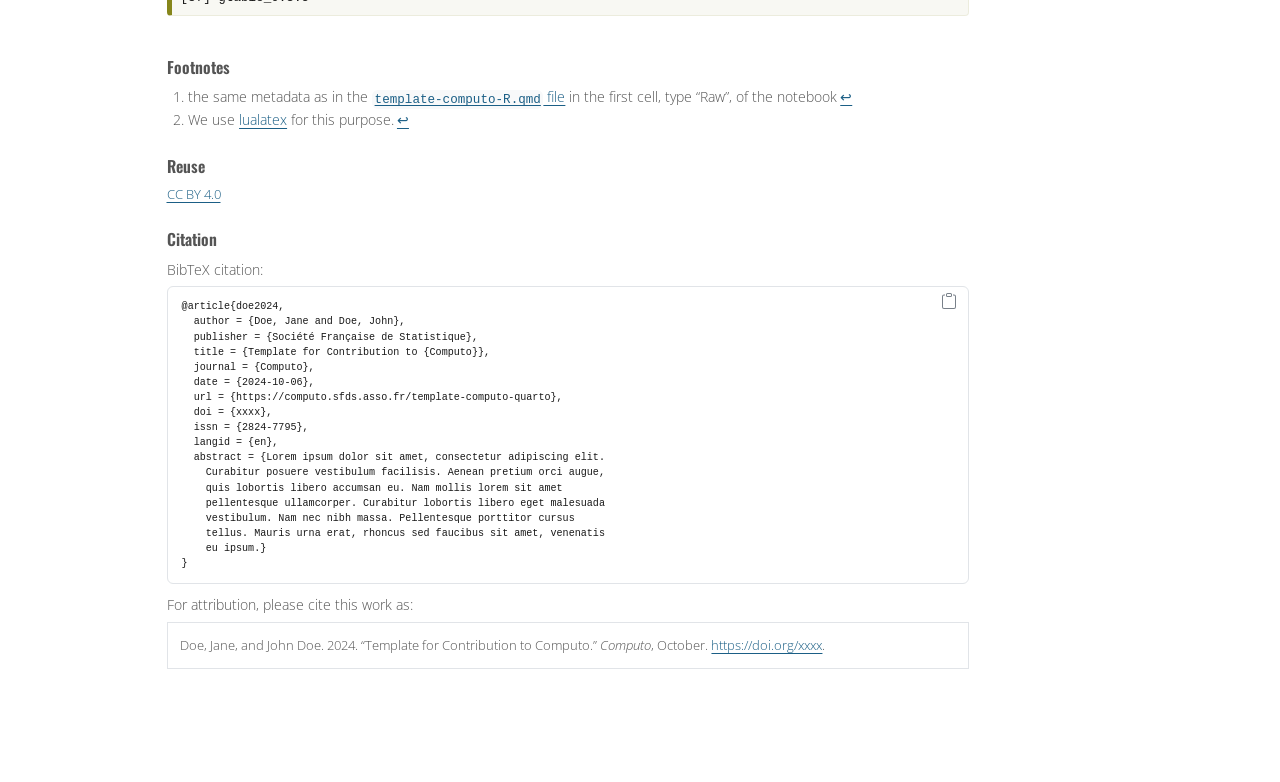
==== commit 7096f947: "Built site for gh-pages" ====
--- a/template-computo-R.html
+++ b/template-computo-R.html
@@ -2,13 +2,13 @@
 <html xmlns="http://www.w3.org/1999/xhtml" lang="en" xml:lang="en"><head>
 
 <meta charset="utf-8">
-<meta name="generator" content="quarto-1.6.15">
+<meta name="generator" content="quarto-1.6.21">
 
 <meta name="viewport" content="width=device-width, initial-scale=1.0, user-scalable=yes">
 
 <meta name="author" content="Jane Doe">
 <meta name="author" content="John Doe">
-<meta name="dcterms.date" content="2024-09-29">
+<meta name="dcterms.date" content="2024-10-06">
 <meta name="keywords" content="key1, key2, key3">
 <meta name="description" content="This document provides a template based on the quarto system for contributions to Computo, using the quarto journal extension, the knitr kernel (R user) and renv to set-up the dependencies.">
 
@@ -91,7 +91,7 @@
 <link href="template-computo-R_files/libs/quarto-html/quarto-syntax-highlighting-6f7931aacaeb22aa467d6667c6f1725d.css" rel="stylesheet" id="quarto-text-highlighting-styles">
 <script src="template-computo-R_files/libs/bootstrap/bootstrap.min.js"></script>
 <link href="template-computo-R_files/libs/bootstrap/bootstrap-icons.css" rel="stylesheet">
-<link href="template-computo-R_files/libs/bootstrap/bootstrap-b5255278e755812c7170897e31def730.min.css" rel="stylesheet" append-hash="true" id="quarto-bootstrap" data-mode="light">
+<link href="template-computo-R_files/libs/bootstrap/bootstrap-3d562f37409bf2d9a8bc8ded1d1c4080.min.css" rel="stylesheet" append-hash="true" id="quarto-bootstrap" data-mode="light">
 <style>
 
       .quarto-title-block .quarto-title-banner h1,
@@ -210,14 +210,14 @@
       <div>
       <div class="quarto-title-meta-heading">Published</div>
       <div class="quarto-title-meta-contents">
-        <p class="date">September 29, 2024</p>
+        <p class="date">October 6, 2024</p>
       </div>
     </div>
                                     
       <div>
       <div class="quarto-title-meta-heading">Modified</div>
       <div class="quarto-title-meta-contents">
-        <p class="date-modified">September 29, 2024</p>
+        <p class="date-modified">October 6, 2024</p>
       </div>
     </div>
       
@@ -442,26 +442,26 @@
 Table&nbsp;1: my table caption
 </figcaption>
 <div aria-describedby="tbl-mylabel-caption-0ceaefa1-69ba-4598-a22c-09a6ac19f8ca">
-<table class="caption-top">
+<table class="caption-top table">
 <thead>
-<tr>
+<tr class="header">
 <th>Tables</th>
 <th style="text-align: center;">Are</th>
 <th style="text-align: right;">Cool</th>
 </tr>
 </thead>
 <tbody>
-<tr>
+<tr class="odd">
 <td>col 1 is</td>
 <td style="text-align: center;">left-aligned</td>
 <td style="text-align: right;">$1600</td>
 </tr>
-<tr>
+<tr class="even">
 <td>col 2 is</td>
 <td style="text-align: center;">centered</td>
 <td style="text-align: right;">$12</td>
 </tr>
-<tr>
+<tr class="odd">
 <td>col 3 is</td>
 <td style="text-align: center;">right-aligned</td>
 <td style="text-align: right;">$1</td>
@@ -478,42 +478,42 @@
 <div class="sourceCode cell-code" id="cb6"><pre class="sourceCode r code-with-copy"><code class="sourceCode r"><span id="cb6-1"><a href="#cb6-1" aria-hidden="true" tabindex="-1"></a>knitr<span class="sc">::</span><span class="fu">kable</span>(<span class="fu">summary</span>(cars), <span class="at">caption =</span> <span class="st">"Table caption."</span>)</span></code><button title="Copy to Clipboard" class="code-copy-button"><i class="bi"></i></button></pre></div>
 </details>
 <div class="cell-output-display">
-<table class="caption-top">
+<table class="caption-top table table-sm table-striped small">
 <caption>Table caption.</caption>
 <thead>
-<tr>
+<tr class="header">
 <th style="text-align: left;"></th>
 <th style="text-align: left;">speed</th>
 <th style="text-align: left;">dist</th>
 </tr>
 </thead>
 <tbody>
-<tr>
+<tr class="odd">
 <td style="text-align: left;"></td>
 <td style="text-align: left;">Min. : 4.0</td>
 <td style="text-align: left;">Min. : 2.00</td>
 </tr>
-<tr>
+<tr class="even">
 <td style="text-align: left;"></td>
 <td style="text-align: left;">1st Qu.:12.0</td>
 <td style="text-align: left;">1st Qu.: 26.00</td>
 </tr>
-<tr>
+<tr class="odd">
 <td style="text-align: left;"></td>
 <td style="text-align: left;">Median :15.0</td>
 <td style="text-align: left;">Median : 36.00</td>
 </tr>
-<tr>
+<tr class="even">
 <td style="text-align: left;"></td>
 <td style="text-align: left;">Mean :15.4</td>
 <td style="text-align: left;">Mean : 42.98</td>
 </tr>
-<tr>
+<tr class="odd">
 <td style="text-align: left;"></td>
 <td style="text-align: left;">3rd Qu.:19.0</td>
 <td style="text-align: left;">3rd Qu.: 56.00</td>
 </tr>
-<tr>
+<tr class="even">
 <td style="text-align: left;"></td>
 <td style="text-align: left;">Max. :25.0</td>
 <td style="text-align: left;">Max. :120.00</td>
@@ -709,7 +709,7 @@
   publisher = {Société Française de Statistique},
   title = {Template for Contribution to {Computo}},
   journal = {Computo},
-  date = {2024-09-29},
+  date = {2024-10-06},
   url = {https://computo.sfds.asso.fr/template-computo-quarto},
   doi = {xxxx},
   issn = {2824-7795},
@@ -724,7 +724,7 @@
 }
 </code><button title="Copy to Clipboard" class="code-copy-button"><i class="bi"></i></button></pre><div class="quarto-appendix-secondary-label">For attribution, please cite this work as:</div><div id="ref-doe2024" class="csl-entry quarto-appendix-citeas" role="listitem">
 Doe, Jane, and John Doe. 2024. <span>“Template for Contribution to
-Computo.”</span> <em>Computo</em>, September. <a href="https://doi.org/xxxx">https://doi.org/xxxx</a>.
+Computo.”</span> <em>Computo</em>, October. <a href="https://doi.org/xxxx">https://doi.org/xxxx</a>.
 </div></div></section></div></main>
 <!-- /main column -->
 <script id="quarto-html-after-body" type="application/javascript">
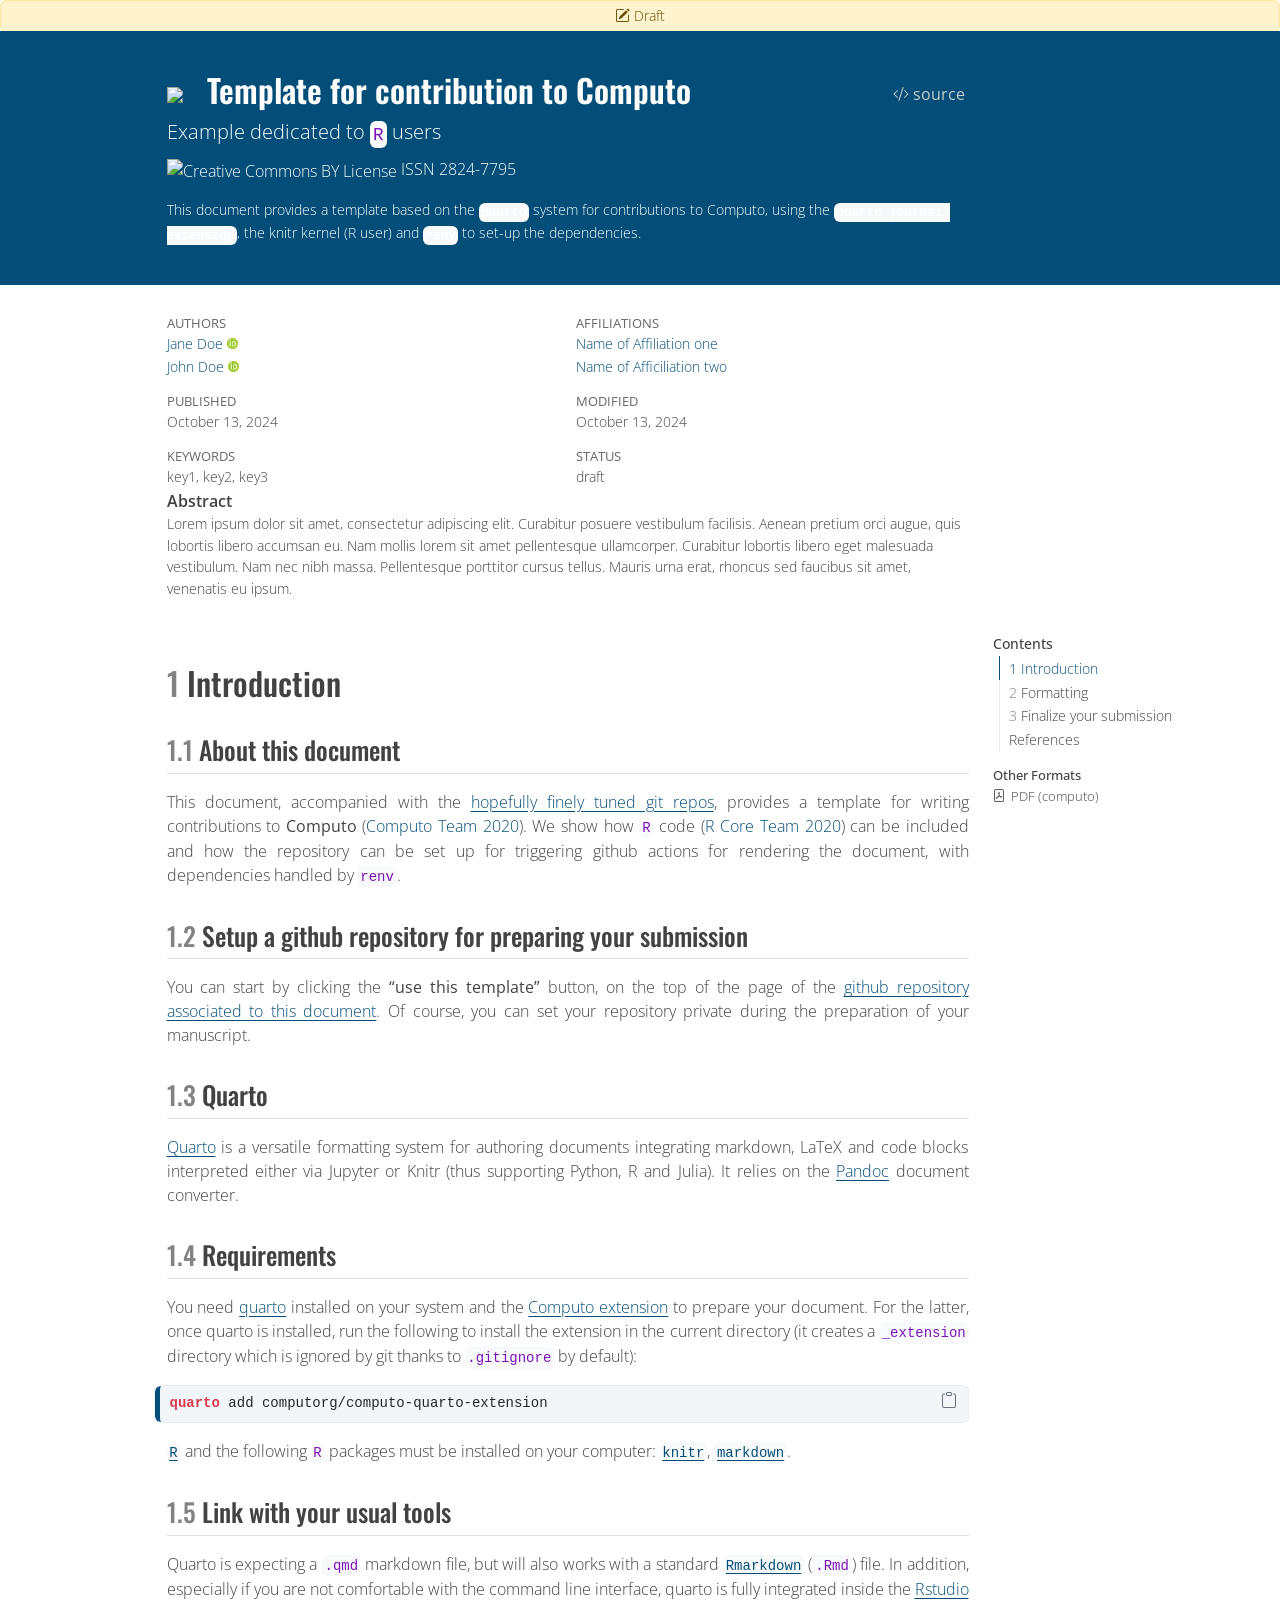
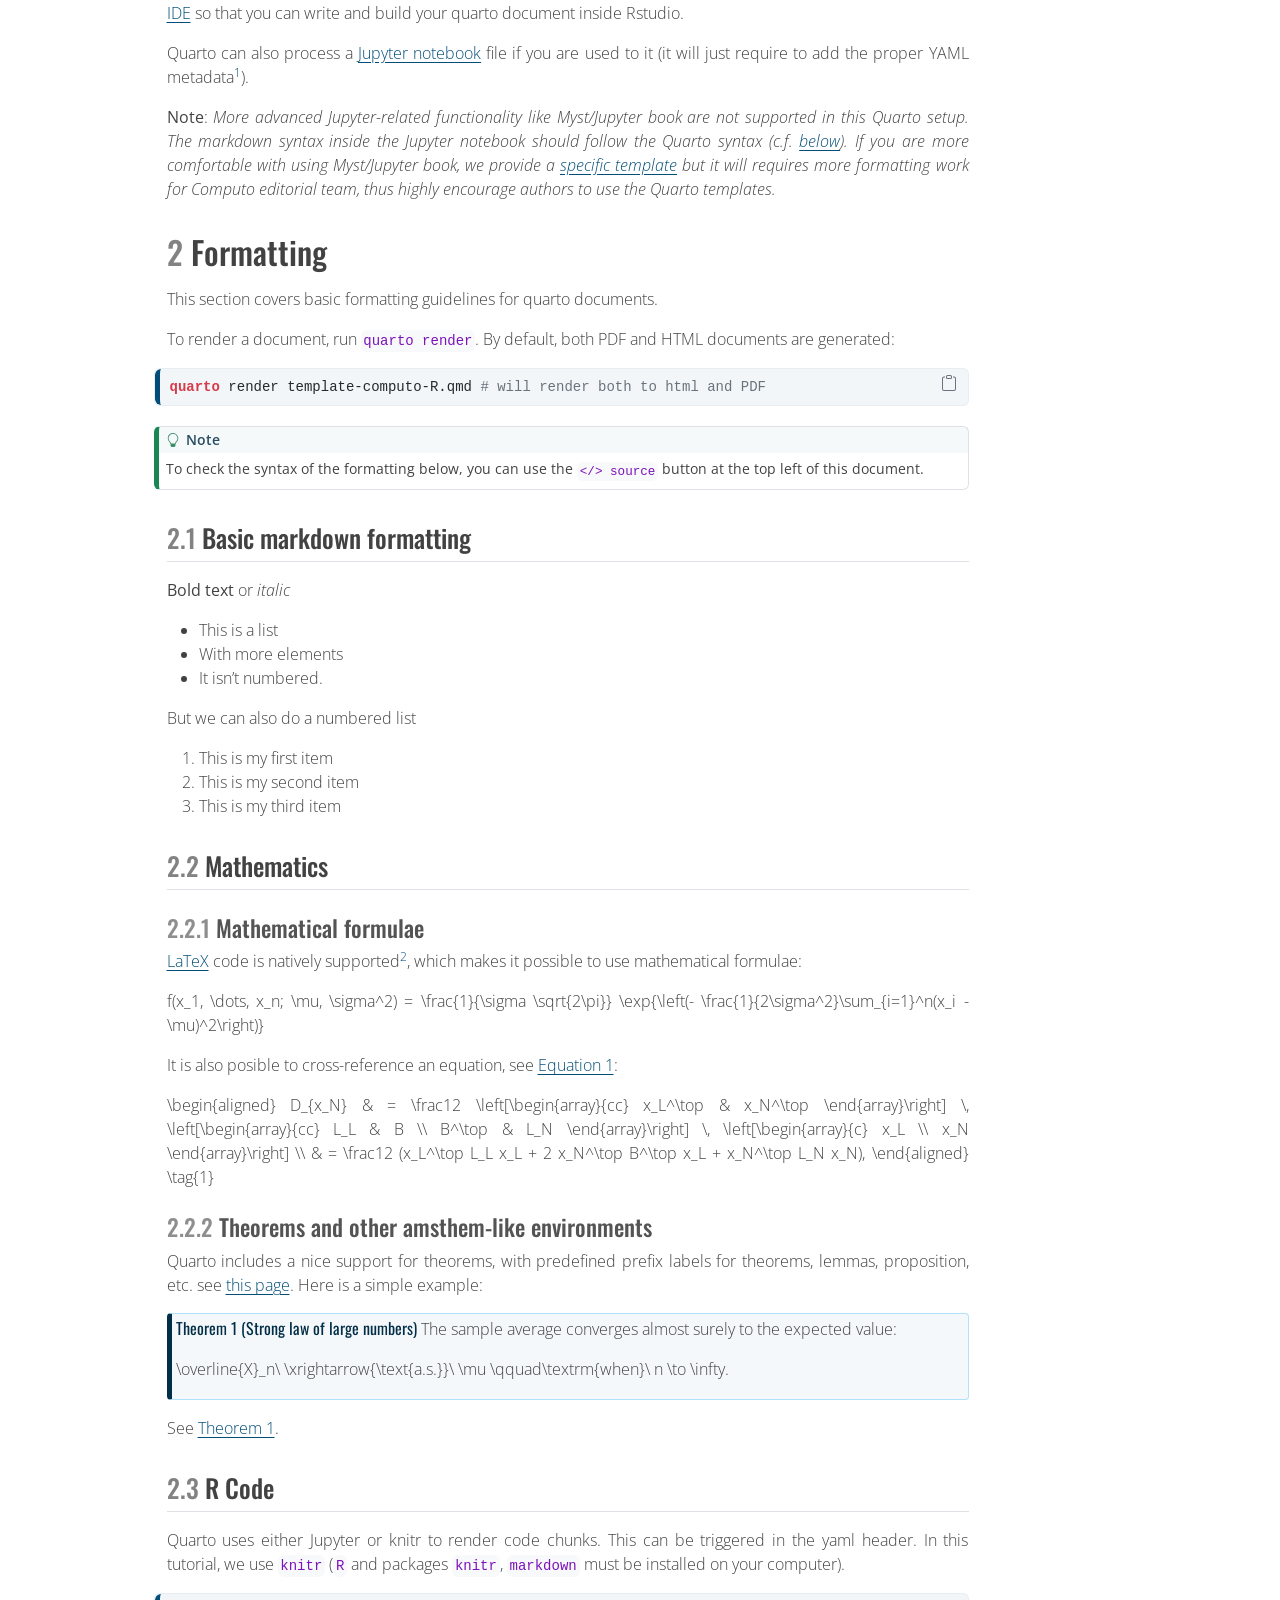
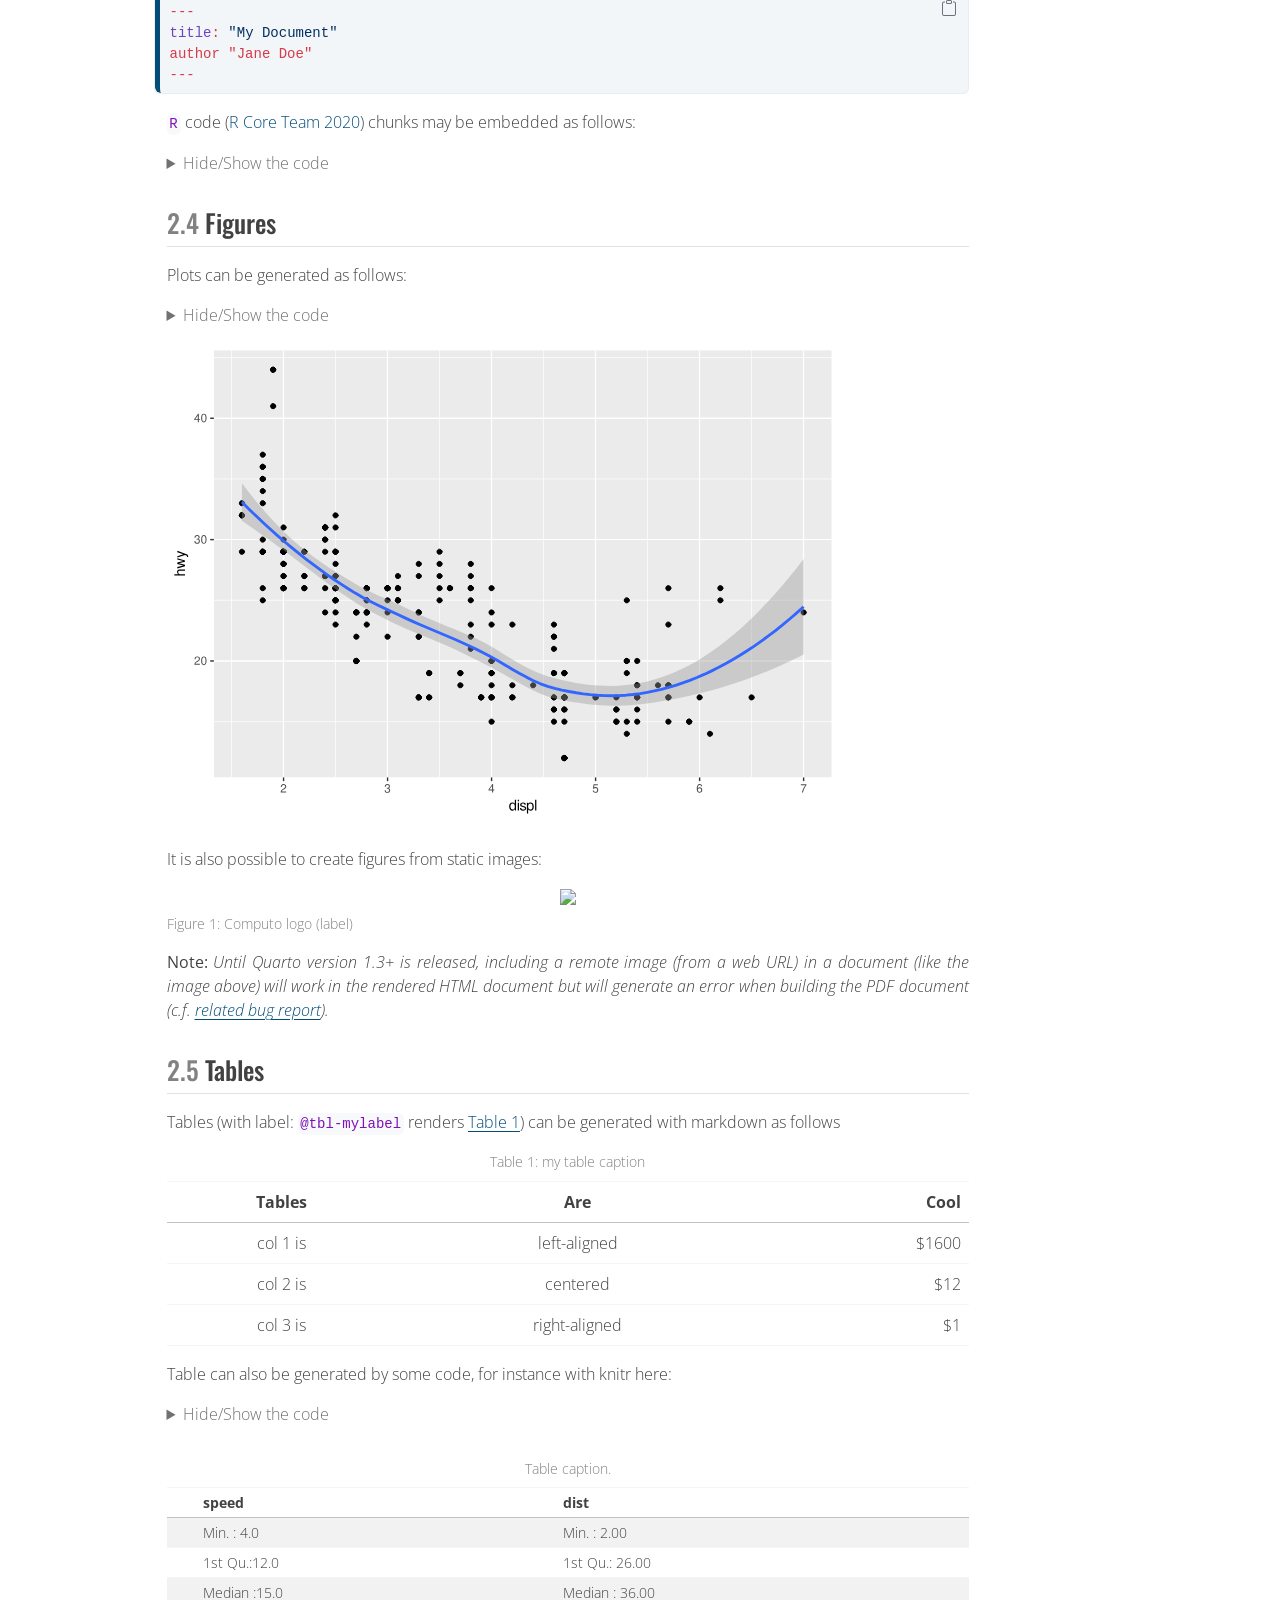
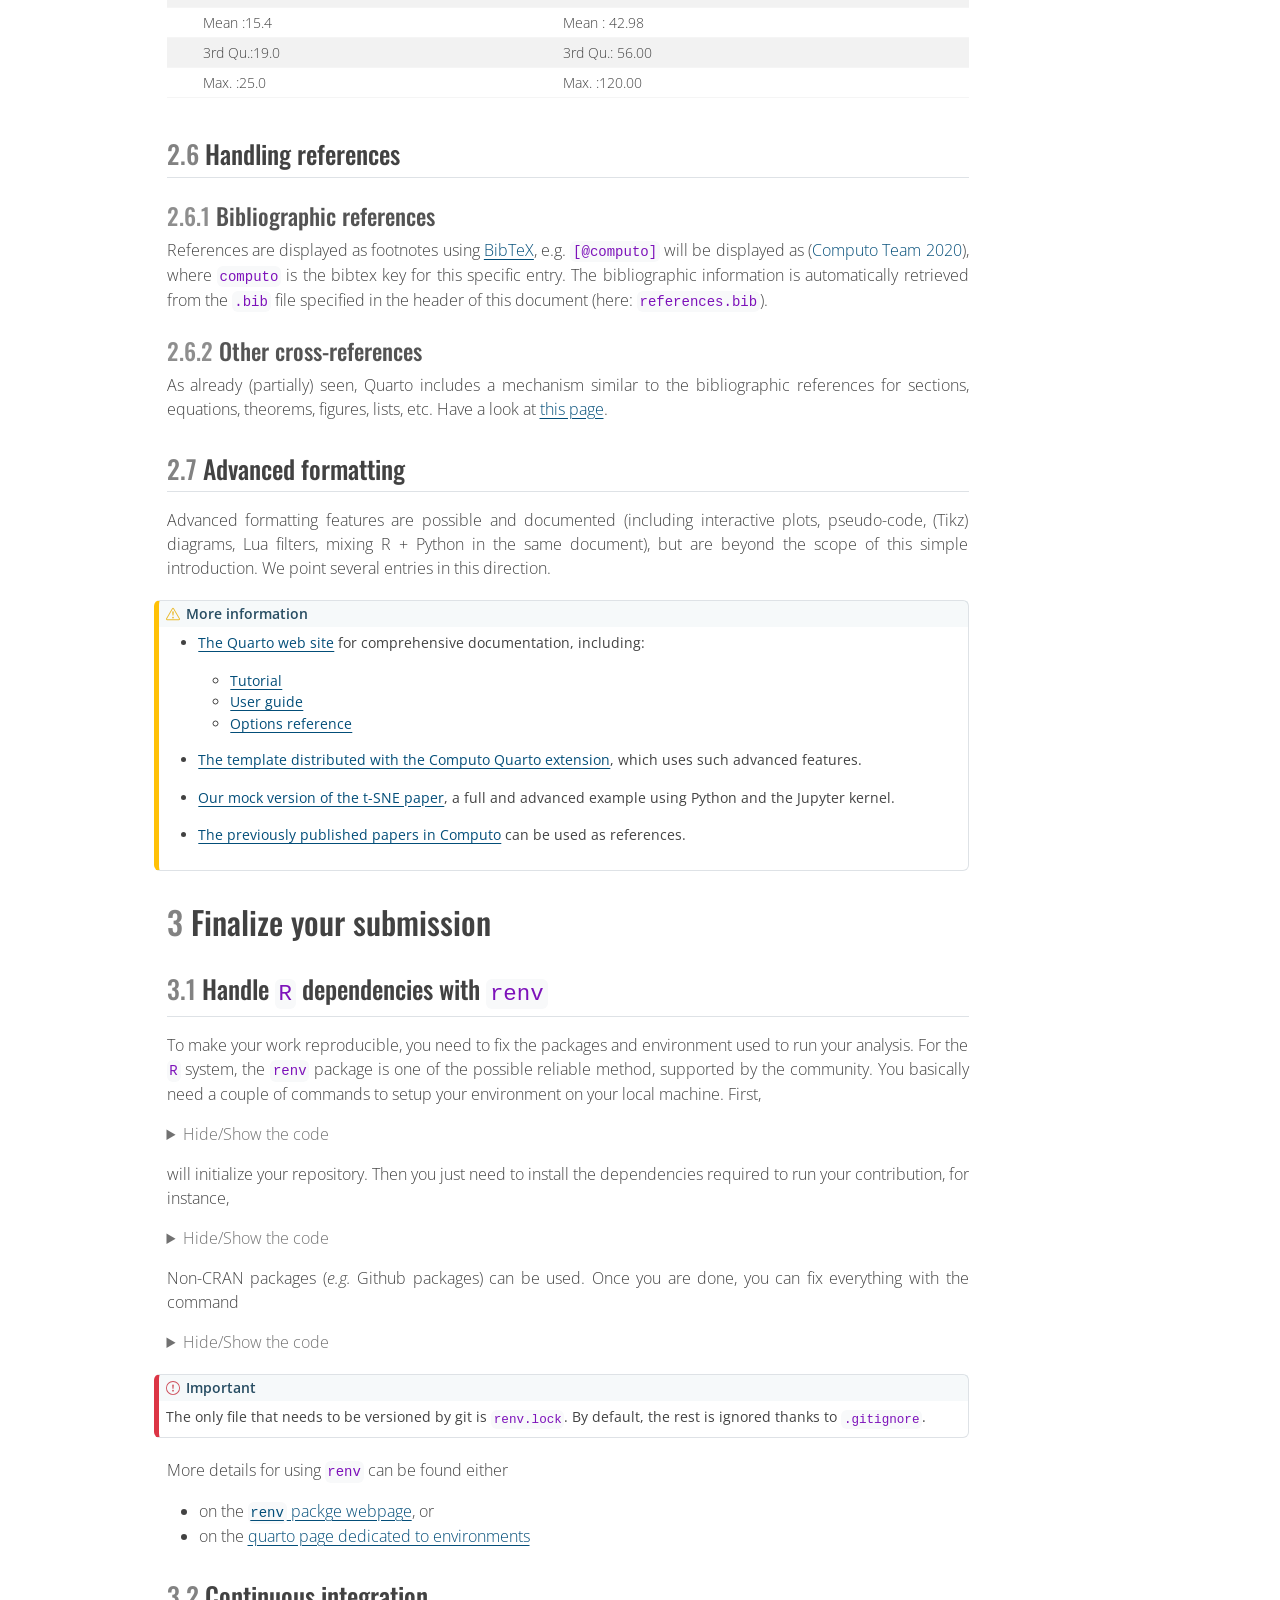
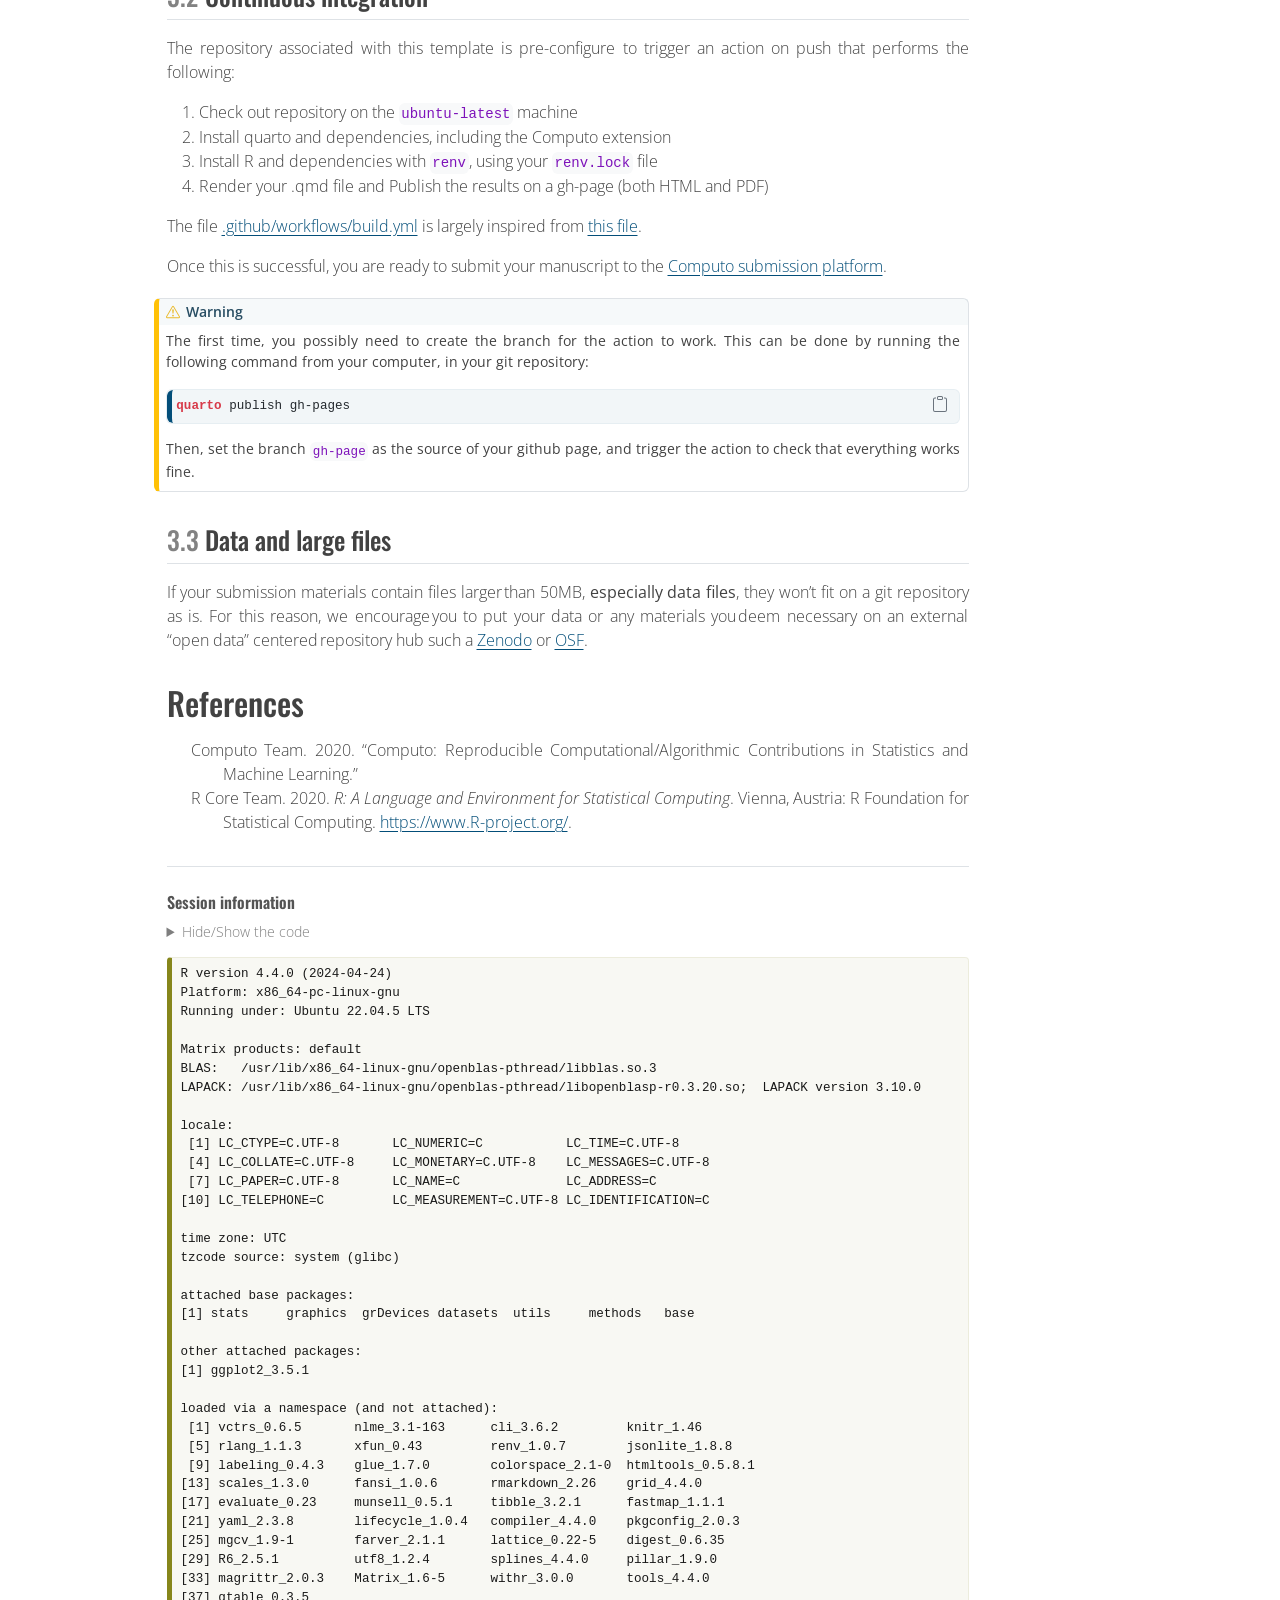
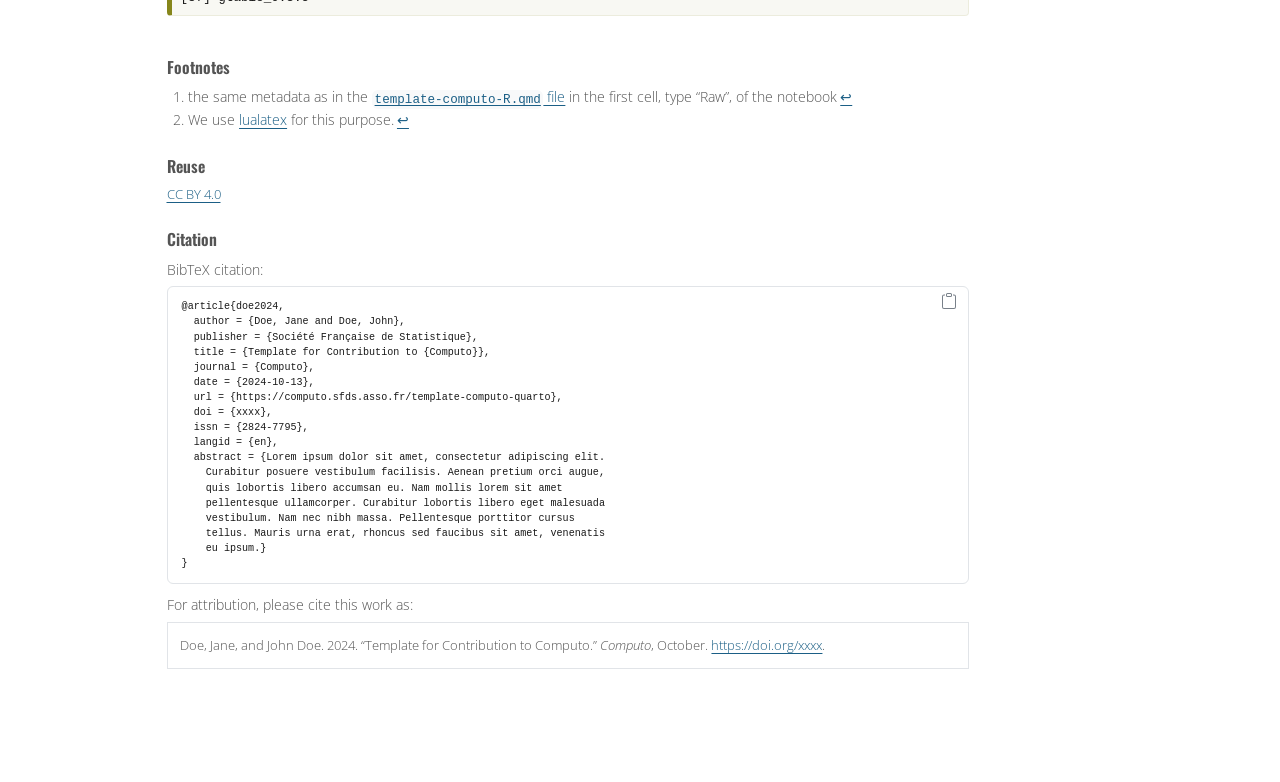
==== commit e960ceb5: "Built site for gh-pages" ====
--- a/template-computo-R.html
+++ b/template-computo-R.html
@@ -2,13 +2,13 @@
 <html xmlns="http://www.w3.org/1999/xhtml" lang="en" xml:lang="en"><head>
 
 <meta charset="utf-8">
-<meta name="generator" content="quarto-1.6.21">
+<meta name="generator" content="quarto-1.6.25">
 
 <meta name="viewport" content="width=device-width, initial-scale=1.0, user-scalable=yes">
 
 <meta name="author" content="Jane Doe">
 <meta name="author" content="John Doe">
-<meta name="dcterms.date" content="2024-10-06">
+<meta name="dcterms.date" content="2024-10-13">
 <meta name="keywords" content="key1, key2, key3">
 <meta name="description" content="This document provides a template based on the quarto system for contributions to Computo, using the quarto journal extension, the knitr kernel (R user) and renv to set-up the dependencies.">
 
@@ -91,7 +91,7 @@
 <link href="template-computo-R_files/libs/quarto-html/quarto-syntax-highlighting-6f7931aacaeb22aa467d6667c6f1725d.css" rel="stylesheet" id="quarto-text-highlighting-styles">
 <script src="template-computo-R_files/libs/bootstrap/bootstrap.min.js"></script>
 <link href="template-computo-R_files/libs/bootstrap/bootstrap-icons.css" rel="stylesheet">
-<link href="template-computo-R_files/libs/bootstrap/bootstrap-3d562f37409bf2d9a8bc8ded1d1c4080.min.css" rel="stylesheet" append-hash="true" id="quarto-bootstrap" data-mode="light">
+<link href="template-computo-R_files/libs/bootstrap/bootstrap-bd987972e5885778c45a80ac90485a07.min.css" rel="stylesheet" append-hash="true" id="quarto-bootstrap" data-mode="light">
 <style>
 
       .quarto-title-block .quarto-title-banner h1,
@@ -210,14 +210,14 @@
       <div>
       <div class="quarto-title-meta-heading">Published</div>
       <div class="quarto-title-meta-contents">
-        <p class="date">October 6, 2024</p>
+        <p class="date">October 13, 2024</p>
       </div>
     </div>
                                     
       <div>
       <div class="quarto-title-meta-heading">Modified</div>
       <div class="quarto-title-meta-contents">
-        <p class="date-modified">October 6, 2024</p>
+        <p class="date-modified">October 13, 2024</p>
       </div>
     </div>
       
@@ -709,7 +709,7 @@
   publisher = {Société Française de Statistique},
   title = {Template for Contribution to {Computo}},
   journal = {Computo},
-  date = {2024-10-06},
+  date = {2024-10-13},
   url = {https://computo.sfds.asso.fr/template-computo-quarto},
   doi = {xxxx},
   issn = {2824-7795},
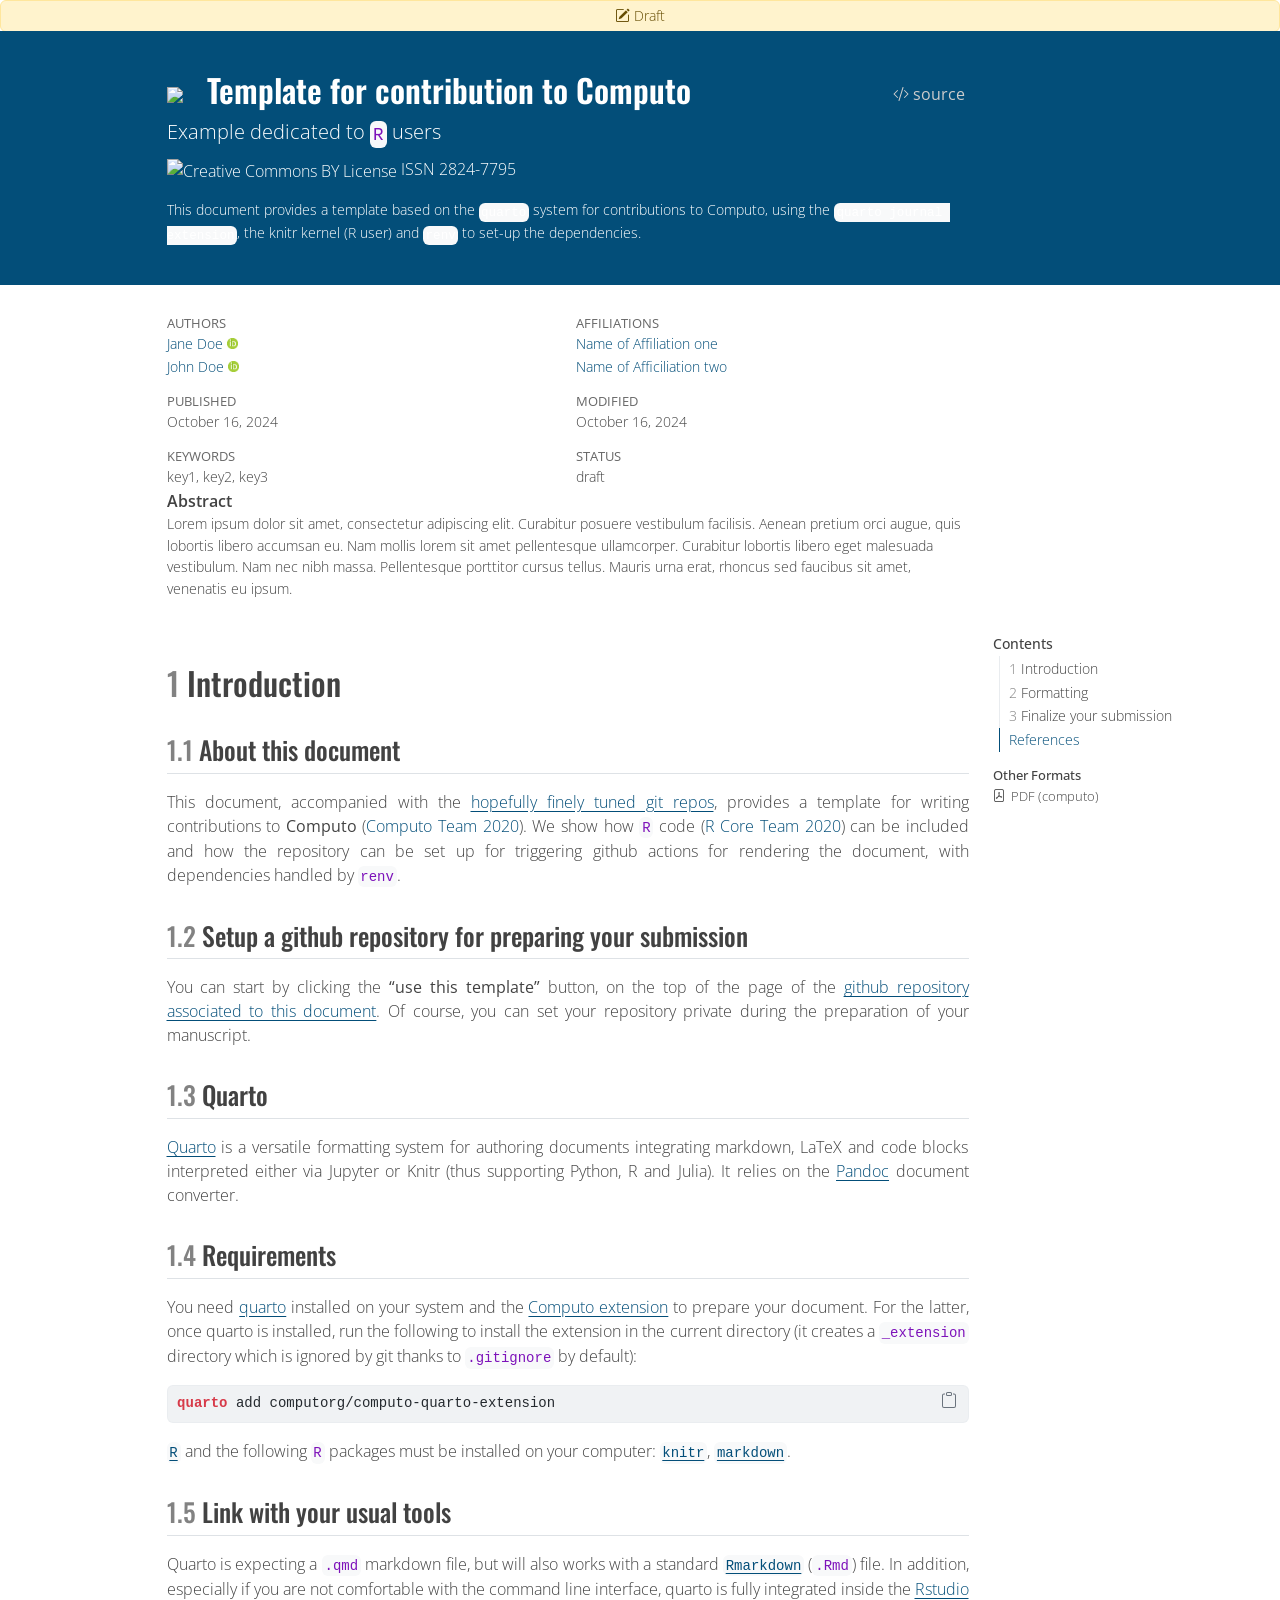
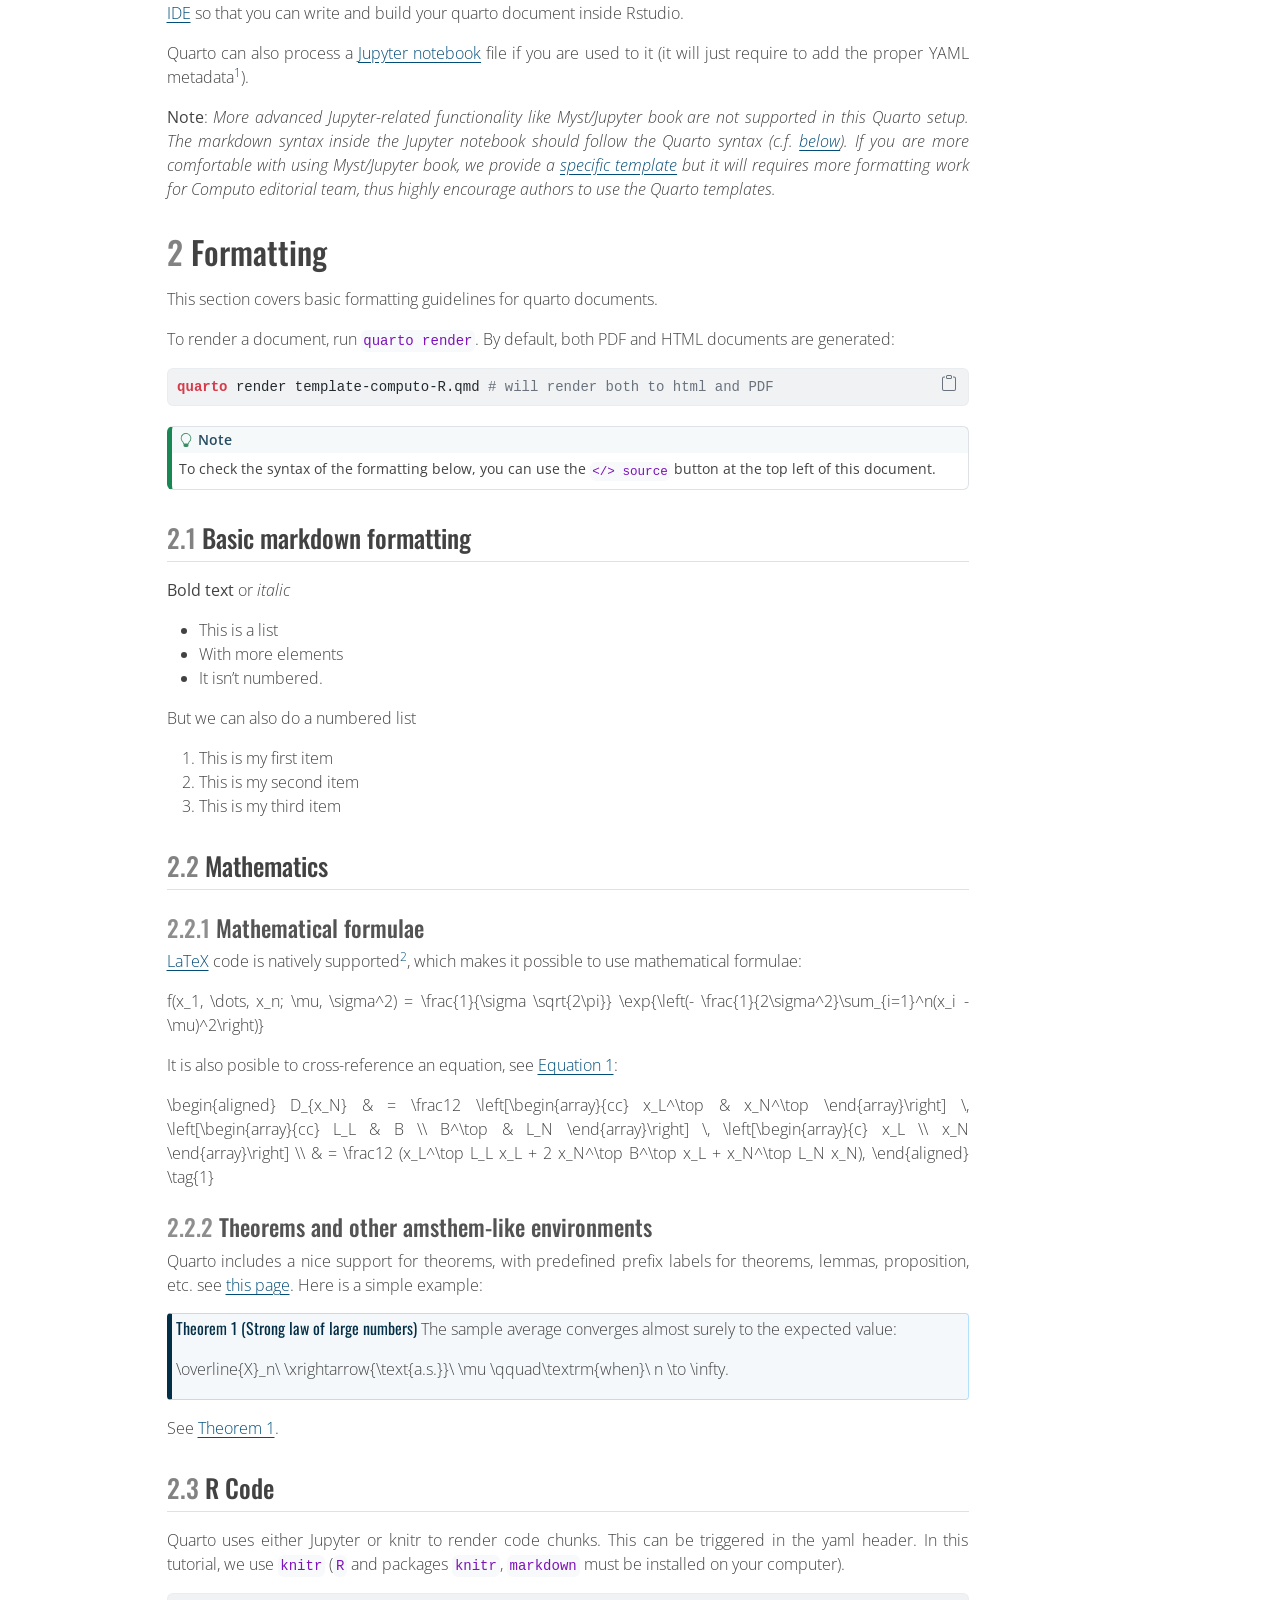
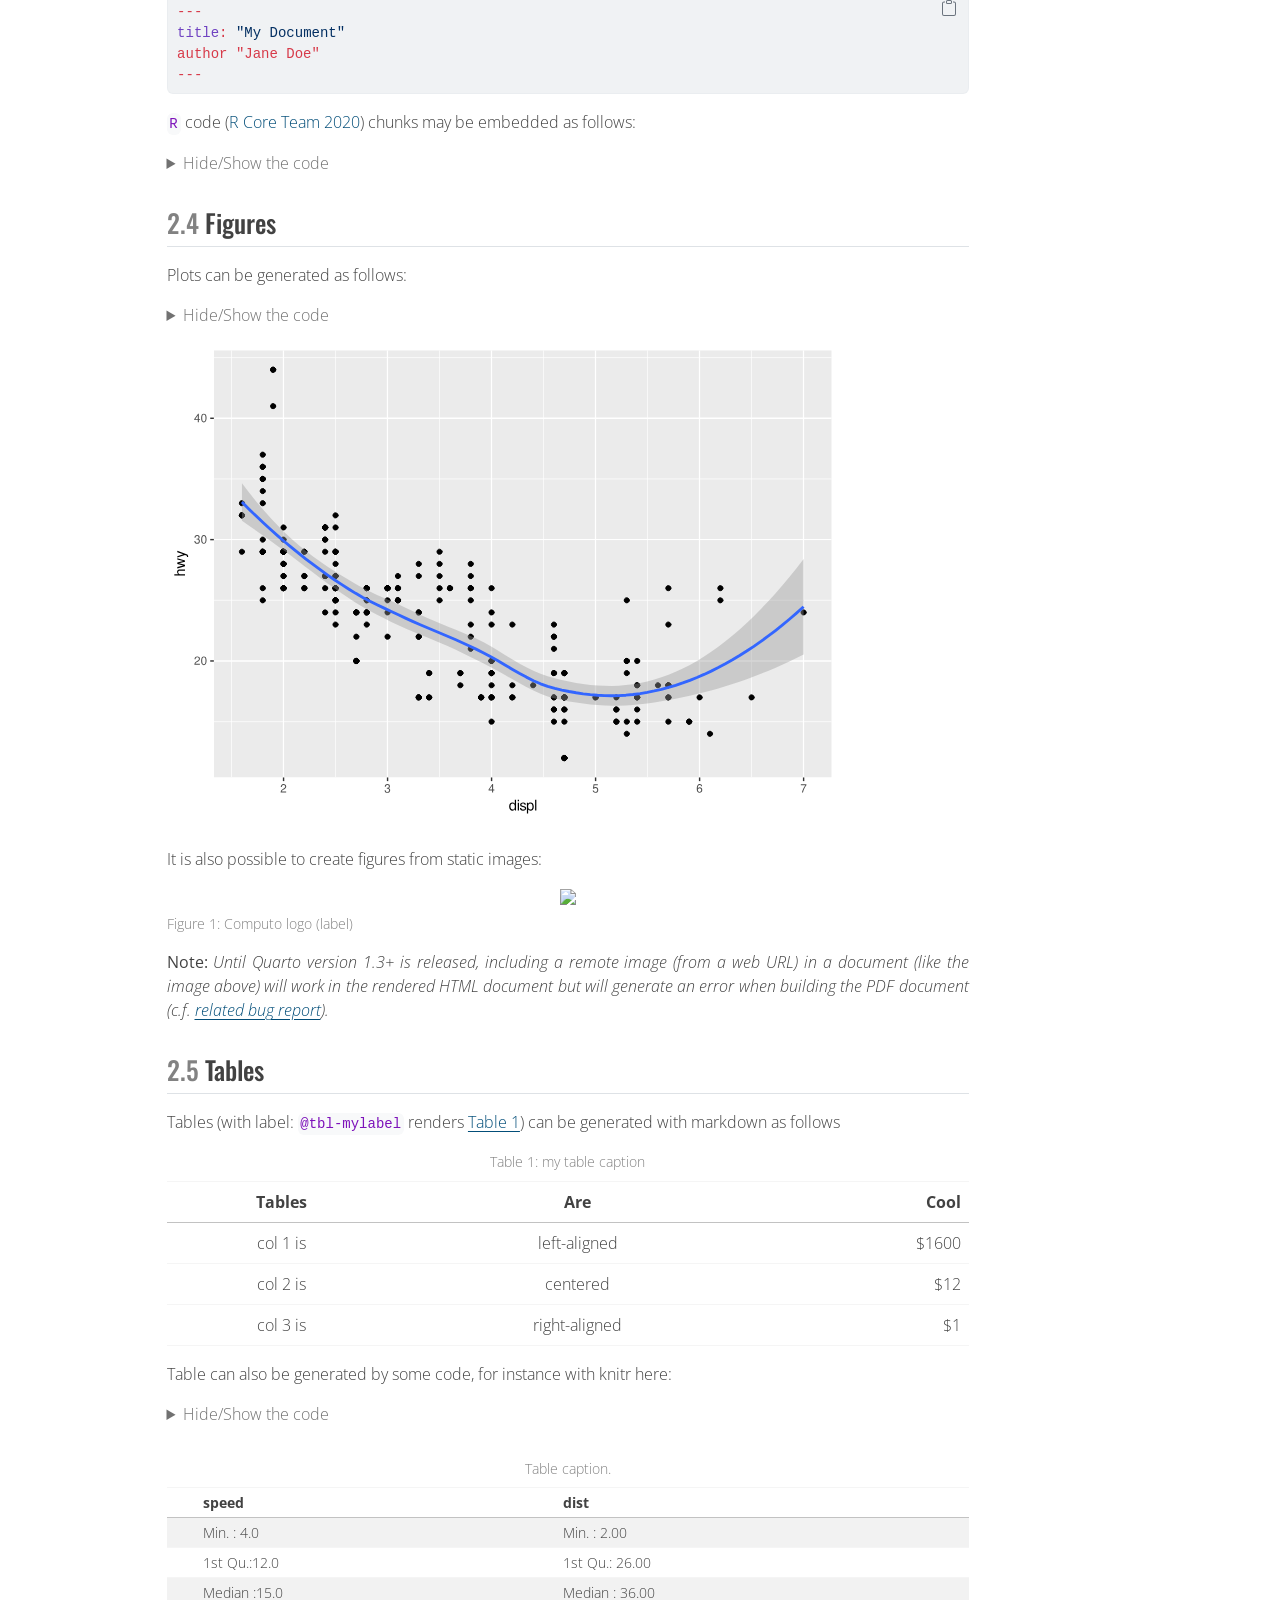
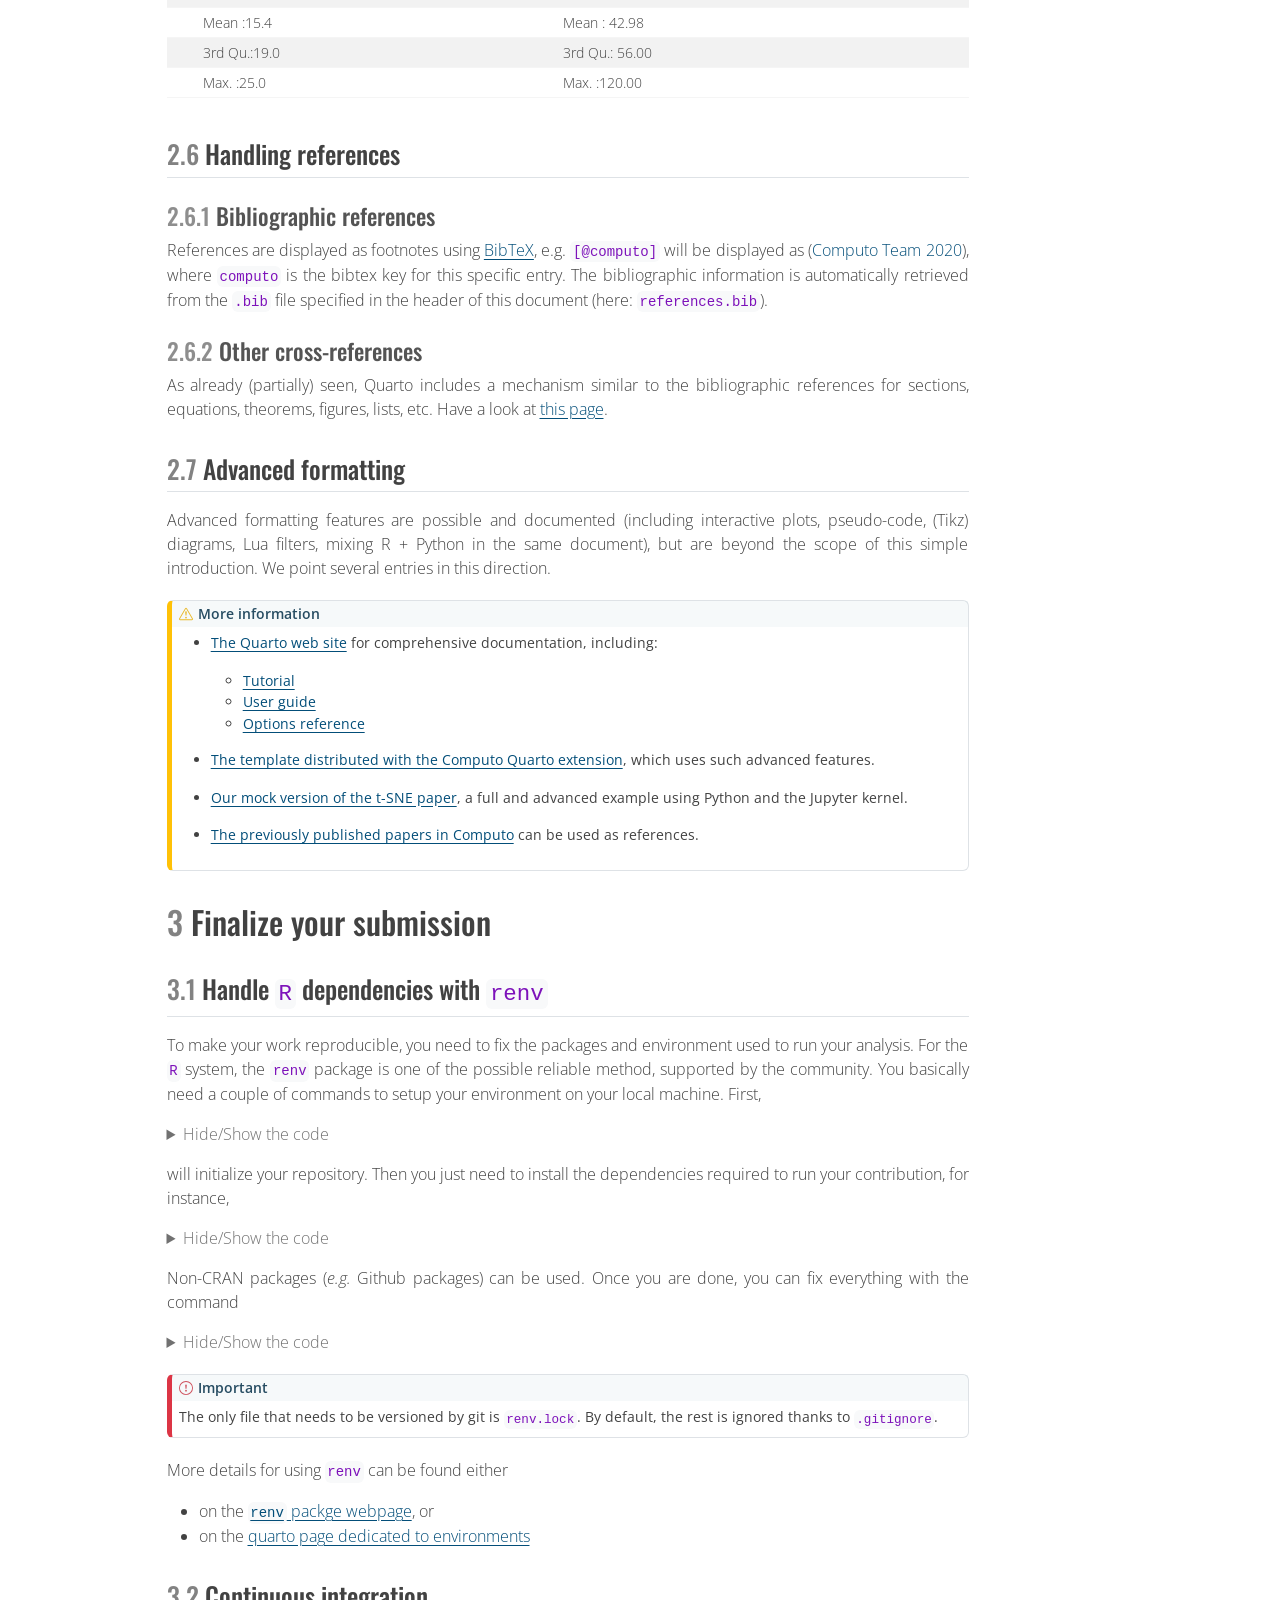
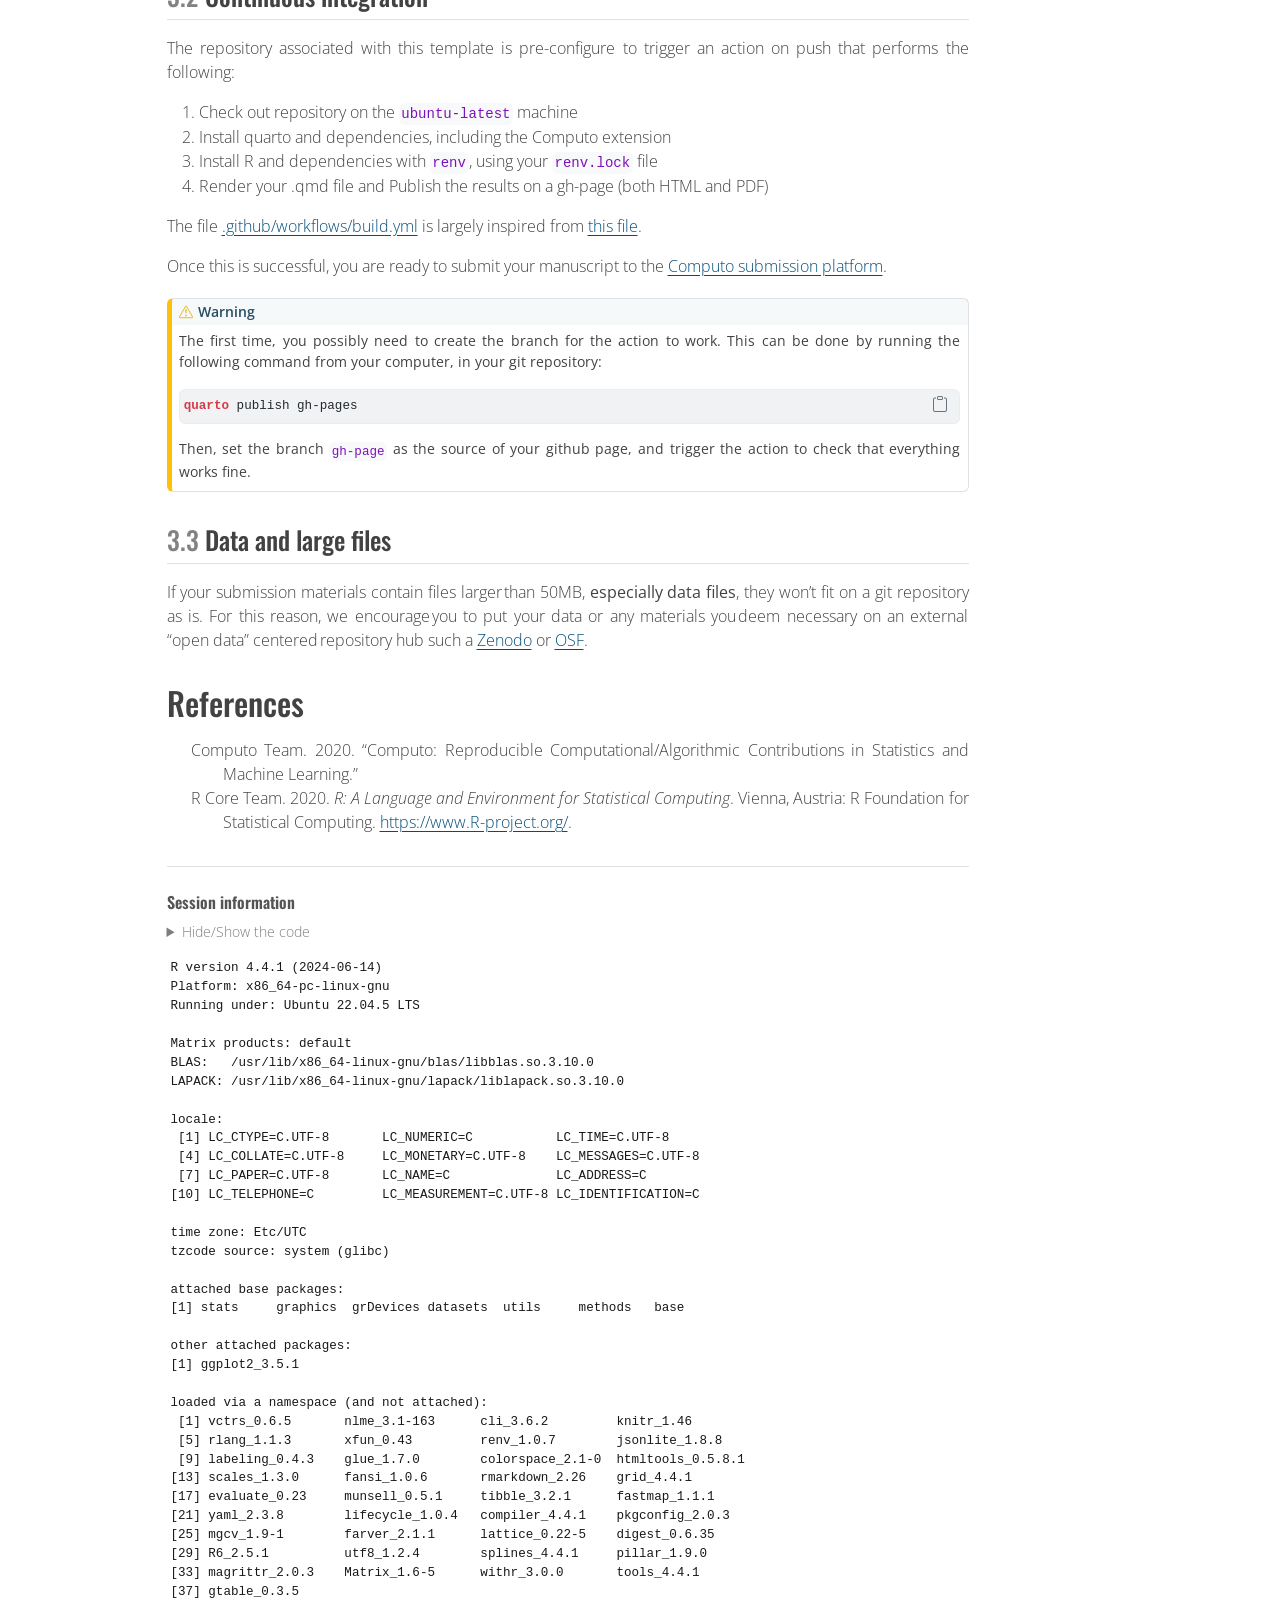
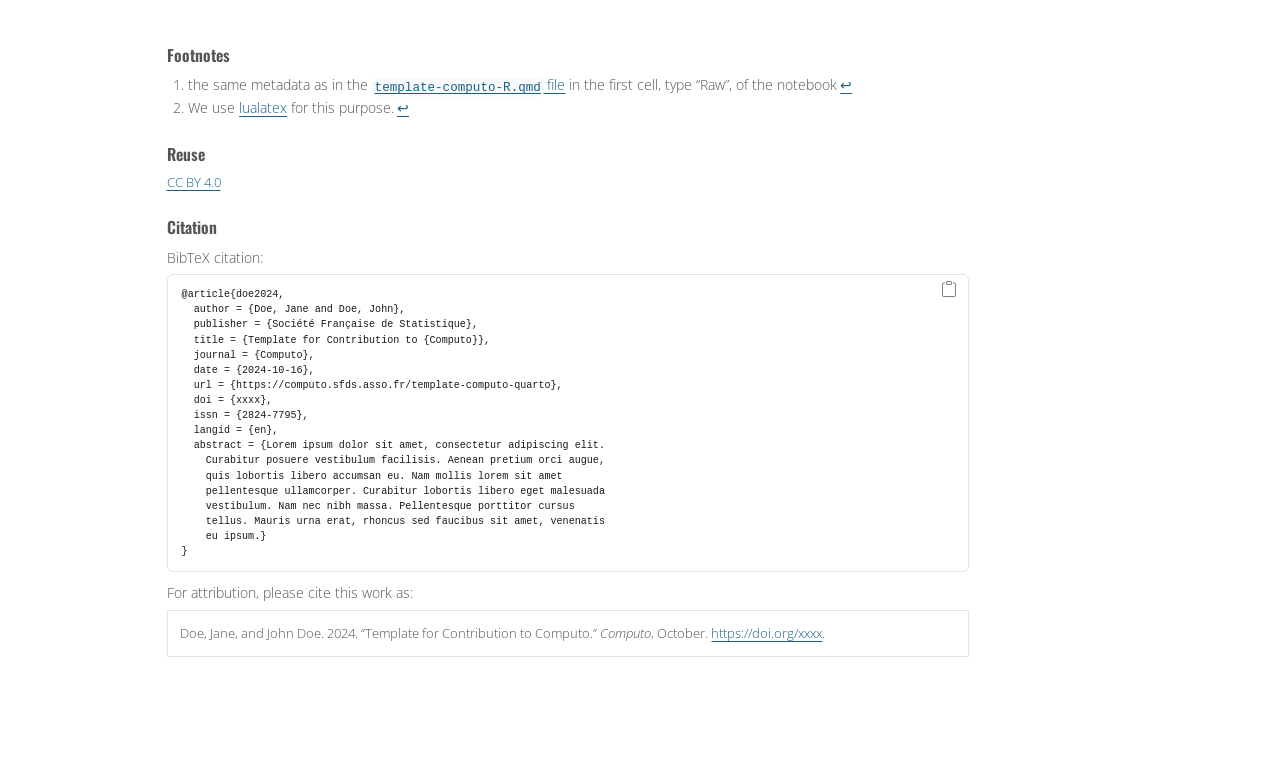
==== commit 781facbe: "Built site for gh-pages" ====
--- a/template-computo-R.html
+++ b/template-computo-R.html
@@ -2,13 +2,13 @@
 <html xmlns="http://www.w3.org/1999/xhtml" lang="en" xml:lang="en"><head>
 
 <meta charset="utf-8">
-<meta name="generator" content="quarto-1.6.25">
+<meta name="generator" content="quarto-1.5.57">
 
 <meta name="viewport" content="width=device-width, initial-scale=1.0, user-scalable=yes">
 
 <meta name="author" content="Jane Doe">
 <meta name="author" content="John Doe">
-<meta name="dcterms.date" content="2024-10-13">
+<meta name="dcterms.date" content="2024-10-16">
 <meta name="keywords" content="key1, key2, key3">
 <meta name="description" content="This document provides a template based on the quarto system for contributions to Computo, using the quarto journal extension, the knitr kernel (R user) and renv to set-up the dependencies.">
 
@@ -88,10 +88,12 @@
 <script src="template-computo-R_files/libs/quarto-html/tippy.umd.min.js"></script>
 <script src="template-computo-R_files/libs/quarto-html/anchor.min.js"></script>
 <link href="template-computo-R_files/libs/quarto-html/tippy.css" rel="stylesheet">
-<link href="template-computo-R_files/libs/quarto-html/quarto-syntax-highlighting-6f7931aacaeb22aa467d6667c6f1725d.css" rel="stylesheet" id="quarto-text-highlighting-styles">
+<link href="template-computo-R_files/libs/quarto-html/quarto-syntax-highlighting.css" rel="stylesheet" id="quarto-text-highlighting-styles">
 <script src="template-computo-R_files/libs/bootstrap/bootstrap.min.js"></script>
 <link href="template-computo-R_files/libs/bootstrap/bootstrap-icons.css" rel="stylesheet">
-<link href="template-computo-R_files/libs/bootstrap/bootstrap-bd987972e5885778c45a80ac90485a07.min.css" rel="stylesheet" append-hash="true" id="quarto-bootstrap" data-mode="light">
+<link href="template-computo-R_files/libs/bootstrap/bootstrap.min.css" rel="stylesheet" id="quarto-bootstrap" data-mode="light">
+<script src="template-computo-R_files/libs/quarto-contrib/pseudocode-2.4.1/pseudocode.min.js"></script>
+<link href="template-computo-R_files/libs/quarto-contrib/pseudocode-2.4.1/pseudocode.min.css" rel="stylesheet">
 <style>
 
       .quarto-title-block .quarto-title-banner h1,
@@ -210,14 +212,14 @@
       <div>
       <div class="quarto-title-meta-heading">Published</div>
       <div class="quarto-title-meta-contents">
-        <p class="date">October 13, 2024</p>
+        <p class="date">October 16, 2024</p>
       </div>
     </div>
                                     
       <div>
       <div class="quarto-title-meta-heading">Modified</div>
       <div class="quarto-title-meta-contents">
-        <p class="date-modified">October 13, 2024</p>
+        <p class="date-modified">October 16, 2024</p>
       </div>
     </div>
       
@@ -660,13 +662,13 @@
 <div class="sourceCode cell-code" id="cb11"><pre class="sourceCode r code-with-copy"><code class="sourceCode r"><span id="cb11-1"><a href="#cb11-1" aria-hidden="true" tabindex="-1"></a><span class="fu">sessionInfo</span>()</span></code><button title="Copy to Clipboard" class="code-copy-button"><i class="bi"></i></button></pre></div>
 </details>
 <div class="cell-output cell-output-stdout">
-<pre><code>R version 4.4.0 (2024-04-24)
+<pre><code>R version 4.4.1 (2024-06-14)
 Platform: x86_64-pc-linux-gnu
 Running under: Ubuntu 22.04.5 LTS
 
 Matrix products: default
-BLAS:   /usr/lib/x86_64-linux-gnu/openblas-pthread/libblas.so.3 
-LAPACK: /usr/lib/x86_64-linux-gnu/openblas-pthread/libopenblasp-r0.3.20.so;  LAPACK version 3.10.0
+BLAS:   /usr/lib/x86_64-linux-gnu/blas/libblas.so.3.10.0 
+LAPACK: /usr/lib/x86_64-linux-gnu/lapack/liblapack.so.3.10.0
 
 locale:
  [1] LC_CTYPE=C.UTF-8       LC_NUMERIC=C           LC_TIME=C.UTF-8       
@@ -674,7 +676,7 @@
  [7] LC_PAPER=C.UTF-8       LC_NAME=C              LC_ADDRESS=C          
 [10] LC_TELEPHONE=C         LC_MEASUREMENT=C.UTF-8 LC_IDENTIFICATION=C   
 
-time zone: UTC
+time zone: Etc/UTC
 tzcode source: system (glibc)
 
 attached base packages:
@@ -687,12 +689,12 @@
  [1] vctrs_0.6.5       nlme_3.1-163      cli_3.6.2         knitr_1.46       
  [5] rlang_1.1.3       xfun_0.43         renv_1.0.7        jsonlite_1.8.8   
  [9] labeling_0.4.3    glue_1.7.0        colorspace_2.1-0  htmltools_0.5.8.1
-[13] scales_1.3.0      fansi_1.0.6       rmarkdown_2.26    grid_4.4.0       
+[13] scales_1.3.0      fansi_1.0.6       rmarkdown_2.26    grid_4.4.1       
 [17] evaluate_0.23     munsell_0.5.1     tibble_3.2.1      fastmap_1.1.1    
-[21] yaml_2.3.8        lifecycle_1.0.4   compiler_4.4.0    pkgconfig_2.0.3  
+[21] yaml_2.3.8        lifecycle_1.0.4   compiler_4.4.1    pkgconfig_2.0.3  
 [25] mgcv_1.9-1        farver_2.1.1      lattice_0.22-5    digest_0.6.35    
-[29] R6_2.5.1          utf8_1.2.4        splines_4.4.0     pillar_1.9.0     
-[33] magrittr_2.0.3    Matrix_1.6-5      withr_3.0.0       tools_4.4.0      
+[29] R6_2.5.1          utf8_1.2.4        splines_4.4.1     pillar_1.9.0     
+[33] magrittr_2.0.3    Matrix_1.6-5      withr_3.0.0       tools_4.4.1      
 [37] gtable_0.3.5     </code></pre>
 </div>
 </div>
@@ -709,7 +711,7 @@
   publisher = {Société Française de Statistique},
   title = {Template for Contribution to {Computo}},
   journal = {Computo},
-  date = {2024-10-13},
+  date = {2024-10-16},
   url = {https://computo.sfds.asso.fr/template-computo-quarto},
   doi = {xxxx},
   issn = {2824-7795},
@@ -1517,6 +1519,38 @@
 <span id="cb13-312"><a href="#cb13-312" aria-hidden="true" tabindex="-1"></a><span class="in">```</span></span></code><button title="Copy to Clipboard" class="code-copy-button" data-in-quarto-modal=""><i class="bi"></i></button></pre></div>
 </div></div></div></div></div>
 </div> <!-- /content -->
+    <script type="text/javascript">
+    (function(d) {
+      d.querySelectorAll(".pseudocode-container").forEach(function(el) {
+        let pseudocodeOptions = {
+          indentSize: el.dataset.indentSize || "1.2em",
+          commentDelimiter: el.dataset.commentDelimiter || "//",
+          lineNumber: el.dataset.lineNumber === "true" ? true : false,
+          lineNumberPunc: el.dataset.lineNumberPunc || ":",
+          noEnd: el.dataset.noEnd === "true" ? true : false,
+          titlePrefix: el.dataset.captionPrefix || "Algorithm"
+        };
+        pseudocode.renderElement(el.querySelector(".pseudocode"), pseudocodeOptions);
+      });
+    })(document);
+    (function(d) {
+      d.querySelectorAll(".pseudocode-container").forEach(function(el) {
+        let captionSpan = el.querySelector(".ps-root > .ps-algorithm > .ps-line > .ps-keyword")
+        if (captionSpan !== null) {
+          let captionPrefix = el.dataset.captionPrefix + " ";
+          let captionNumber = "";
+          if (el.dataset.pseudocodeNumber) {
+            captionNumber = el.dataset.pseudocodeNumber + " ";
+            if (el.dataset.chapterLevel) {
+              captionNumber = el.dataset.chapterLevel + "." + captionNumber;
+            }
+          }
+          captionSpan.innerHTML = captionPrefix + captionNumber;
+        }
+      });
+    })(document);
+    </script>
+  
 
 
 
--- a/template-computo-R_files/libs/quarto-html/quarto-syntax-highlighting.css
+++ b/template-computo-R_files/libs/quarto-html/quarto-syntax-highlighting.css
@@ -0,0 +1,179 @@
+/* quarto syntax highlight colors */
+:root {
+  --quarto-hl-al-color: #ff5555;
+  --quarto-hl-an-color: #6a737d;
+  --quarto-hl-at-color: #d73a49;
+  --quarto-hl-bn-color: #005cc5;
+  --quarto-hl-bu-color: #d73a49;
+  --quarto-hl-ch-color: #032f62;
+  --quarto-hl-co-color: #6a737d;
+  --quarto-hl-cv-color: #6a737d;
+  --quarto-hl-cn-color: #005cc5;
+  --quarto-hl-cf-color: #d73a49;
+  --quarto-hl-dt-color: #d73a49;
+  --quarto-hl-dv-color: #005cc5;
+  --quarto-hl-do-color: #6a737d;
+  --quarto-hl-er-color: #ff5555;
+  --quarto-hl-ex-color: #d73a49;
+  --quarto-hl-fl-color: #005cc5;
+  --quarto-hl-fu-color: #6f42c1;
+  --quarto-hl-im-color: #032f62;
+  --quarto-hl-in-color: #6a737d;
+  --quarto-hl-kw-color: #d73a49;
+  --quarto-hl-op-color: #24292e;
+  --quarto-hl-pp-color: #d73a49;
+  --quarto-hl-re-color: #6a737d;
+  --quarto-hl-sc-color: #005cc5;
+  --quarto-hl-ss-color: #032f62;
+  --quarto-hl-st-color: #032f62;
+  --quarto-hl-va-color: #e36209;
+  --quarto-hl-vs-color: #032f62;
+  --quarto-hl-wa-color: #ff5555;
+}
+
+/* other quarto variables */
+:root {
+  --quarto-font-monospace: SFMono-Regular, Menlo, Monaco, Consolas, "Liberation Mono", "Courier New", monospace;
+}
+
+code span.al {
+  font-weight: bold;
+  color: #ff5555;
+}
+
+code span.an {
+  color: #6a737d;
+}
+
+code span.at {
+  color: #d73a49;
+}
+
+code span.bn {
+  color: #005cc5;
+}
+
+code span.bu {
+  color: #d73a49;
+}
+
+code span.ch {
+  color: #032f62;
+}
+
+code span.co {
+  color: #6a737d;
+}
+
+code span.cv {
+  color: #6a737d;
+}
+
+code span.cn {
+  color: #005cc5;
+}
+
+code span.cf {
+  color: #d73a49;
+}
+
+code span.dt {
+  color: #d73a49;
+}
+
+code span.dv {
+  color: #005cc5;
+}
+
+code span.do {
+  color: #6a737d;
+}
+
+code span.er {
+  color: #ff5555;
+  text-decoration: underline;
+}
+
+code span.ex {
+  font-weight: bold;
+  color: #d73a49;
+}
+
+code span.fl {
+  color: #005cc5;
+}
+
+code span.fu {
+  color: #6f42c1;
+}
+
+code span.im {
+  color: #032f62;
+}
+
+code span.in {
+  color: #6a737d;
+}
+
+code span.kw {
+  color: #d73a49;
+}
+
+pre > code.sourceCode > span {
+  color: #24292e;
+}
+
+code span {
+  color: #24292e;
+}
+
+code.sourceCode > span {
+  color: #24292e;
+}
+
+div.sourceCode,
+div.sourceCode pre.sourceCode {
+  color: #24292e;
+}
+
+code span.op {
+  color: #24292e;
+}
+
+code span.pp {
+  color: #d73a49;
+}
+
+code span.re {
+  color: #6a737d;
+}
+
+code span.sc {
+  color: #005cc5;
+}
+
+code span.ss {
+  color: #032f62;
+}
+
+code span.st {
+  color: #032f62;
+}
+
+code span.va {
+  color: #e36209;
+}
+
+code span.vs {
+  color: #032f62;
+}
+
+code span.wa {
+  color: #ff5555;
+}
+
+.prevent-inlining {
+  content: "</";
+}
+
+/*# sourceMappingURL=debc5d5d77c3f9108843748ff7464032.css.map */
--- a/template-computo-R_files/libs/quarto-contrib/pseudocode-2.4.1/pseudocode.min.css
+++ b/template-computo-R_files/libs/quarto-contrib/pseudocode-2.4.1/pseudocode.min.css
@@ -0,0 +1 @@
+@import url(https://cdnjs.cloudflare.com/ajax/libs/KaTeX/0.16.7/katex.min.css);.ps-root{font-family:KaTeX_Main,'Times New Roman',Times,serif;font-size:1em;font-weight:100;-webkit-font-smoothing:antialiased!important}.ps-root .ps-algorithm{margin:.8em 0;border-top:3px solid #000;border-bottom:2px solid #000}.ps-root .ps-algorithm.with-caption>.ps-line:first-child{border-bottom:2px solid #000}.ps-root .katex{text-indent:0;font-size:1em}.ps-root .MathJax,.ps-root .MathJax_CHTML{text-indent:0;font-size:1em!important}.ps-root .ps-line{margin:0;padding:0;line-height:1.2}.ps-root .ps-funcname{font-family:KaTeX_Main,'Times New Roman',Times,serif;font-weight:400;font-variant:small-caps;font-style:normal;text-transform:none}.ps-root .ps-keyword{font-family:KaTeX_Main,'Times New Roman',Times,serif;font-weight:700;font-variant:normal;font-style:normal;text-transform:none}.ps-root .ps-comment{font-family:KaTeX_Main,'Times New Roman',Times,serif;font-weight:400;font-variant:normal;font-style:normal;text-transform:none}.ps-root .ps-linenum{font-size:.8em;line-height:1em;width:1.6em;text-align:right;display:inline-block;position:relative;padding-right:.3em}.ps-root .ps-algorithmic.with-linenum .ps-line.ps-code{text-indent:-1.6em}.ps-root .ps-algorithmic.with-linenum .ps-line.ps-code>span{text-indent:0}.ps-root .ps-algorithmic.with-scopelines div.ps-block{border-left-style:solid;border-left-width:.1em;padding-left:.6em}.ps-root .ps-algorithmic.with-scopelines>div.ps-block{border-left:none}
